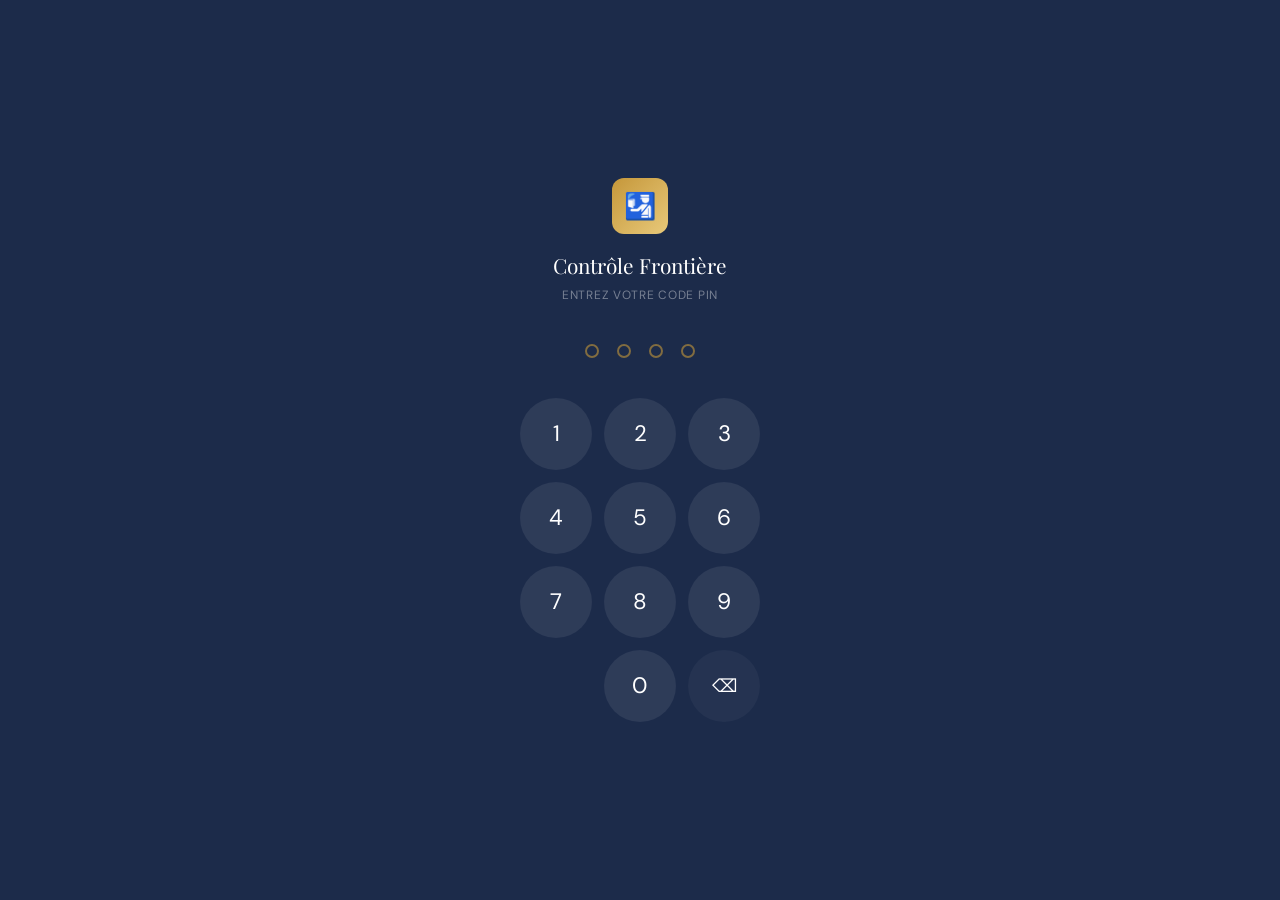
==== index.html @ 1e410df4 "Update index.html" ====
<!DOCTYPE html>
<html lang="fr">
<head>
<meta charset="UTF-8"/>
<meta name="viewport" content="width=device-width, initial-scale=1.0, viewport-fit=cover"/>
<meta name="mobile-web-app-capable" content="yes"/>
<meta name="apple-mobile-web-app-capable" content="yes"/>
<meta name="color-scheme" content="light only"/>
<meta name="theme-color" content="#1C2B4A"/>
<title>Traduction Contrôle Frontière</title>
<!-- Google tag (gtag.js) -->
<script async src="https://www.googletagmanager.com/gtag/js?id=G-CYJ9P1YVPS"></script>
<script>
  window.dataLayer = window.dataLayer || [];
  function gtag(){dataLayer.push(arguments);}
  gtag('js', new Date());

  gtag('config', 'G-CYJ9P1YVPS');
</script>
<link rel="preconnect" href="https://fonts.googleapis.com"/>
<link href="https://fonts.googleapis.com/css2?family=Playfair+Display:wght@500;700&family=DM+Sans:wght@300;400;500&display=swap" rel="stylesheet"/>
<style>
/* ═══════════════════════════════════════════════════════════
   style.css — Traduction Contrôle Frontière
   Mobile-first · Forced light mode
═══════════════════════════════════════════════════════════ */

/* ── 0. FORCE LIGHT MODE ── */
:root { color-scheme: light only; }
@media (prefers-color-scheme: dark) { :root { color-scheme: light; } }

/* ── 1. TOKENS ── */
:root {
  --navy:       #1C2B4A;
  --navy-2:     #253660;
  --navy-3:     #3a5a8a;
  --gold:       #C5973A;
  --gold-l:     #E8C97A;
  --sage:       #7A9E8E;
  --sage-l:     #B2CFC5;
  --cream:      #F7F4EE;
  --white:      #FFFFFF;
  --border:     rgba(28,43,74,.10);
  --border-2:   rgba(28,43,74,.06);
  --text:       #1E2235;
  --muted:      #7A7D90;
  --sh-sm:      0 2px 8px  rgba(28,43,74,.07);
  --sh-md:      0 4px 20px rgba(28,43,74,.10);
  --r-sm:  8px;
  --r-md:  12px;
  --r-lg:  16px;
  --r-xl:  20px;
  --r-pill:100px;
  --gap:   14px;
  --gap-sm:10px;
  --font-body:   'DM Sans', sans-serif;
  --font-display:'Playfair Display', serif;
  --topbar-h:    52px;
}

/* ── 2. RESET ── */
*, *::before, *::after { box-sizing: border-box; margin: 0; padding: 0; }
html, body { height: 100%; background: var(--cream) !important; color: var(--text) !important; }
body { font-family: var(--font-body); font-size: 16px; line-height: 1.5; overflow: hidden; overscroll-behavior: none; }
button { font-family: var(--font-body); cursor: pointer; border: none; background: none; -webkit-tap-highlight-color: transparent; }
input  { font-family: var(--font-body); color: var(--text); background: transparent; border: none; outline: none; }

/* ── 3. APP SHELL ── */
#app { display: flex; flex-direction: column; height: 100vh; height: 100dvh; overflow: hidden; background: var(--cream); }
.hidden { display: none !important; }

/* ── 4. TOPBAR ── */
.topbar {
  flex-shrink: 0;
  background: var(--navy);
  height: calc(var(--topbar-h) + env(safe-area-inset-top));
  padding-top: env(safe-area-inset-top);
  padding-inline: var(--gap);
  display: flex;
  align-items: center;
  box-shadow: 0 2px 16px rgba(0,0,0,.22);
  z-index: 10;
}
.topbar-state { display: flex; align-items: center; gap: 10px; width: 100%; }
.topbar-logo  { width:36px; height:36px; border-radius:var(--r-sm); background:linear-gradient(135deg,var(--gold),var(--gold-l)); display:flex; align-items:center; justify-content:center; font-size:18px; flex-shrink:0; }
.topbar-title { flex:1; display:flex; flex-direction:column; gap:1px; }
.topbar-main  { font-family:var(--font-display); font-size:1rem; font-weight:500; color:#fff; line-height:1.2; }
.topbar-sub   { font-size:.65rem; color:rgba(255,255,255,.45); letter-spacing:.07em; text-transform:uppercase; }
.topbar-back  { width:36px; height:36px; border-radius:var(--r-sm); background:rgba(255,255,255,.12); color:#fff; font-size:18px; display:flex; align-items:center; justify-content:center; flex-shrink:0; transition:background .18s; }
.topbar-back:active { background:rgba(255,255,255,.28); }
.topbar-flag  { font-size:1.75rem; flex-shrink:0; }

/* ── 5. SCREENS ── */
.screen { display: flex; flex-direction: column; flex: 1; overflow: hidden; }
.screen.active { display: flex; }

/* ── 6. HOME ── */
.hero { flex-shrink:0; background:linear-gradient(150deg,var(--navy) 0%,var(--navy-2) 55%,var(--navy-3) 100%); padding:26px var(--gap) 34px; text-align:center; }
.hero h1 { font-family:var(--font-display); font-size:1.45rem; font-weight:700; color:#fff; line-height:1.28; margin-bottom:8px; }
.hero h1 .accent { color:var(--gold-l); }
.hero p { font-size:.82rem; font-weight:300; color:rgba(255,255,255,.52); line-height:1.65; margin-bottom:18px; }
.hero-stats { display:flex; justify-content:center; gap:24px; }
.stat { display:flex; flex-direction:column; align-items:center; gap:2px; }
.stat-n { font-family:var(--font-display); font-size:1.3rem; color:var(--gold-l); line-height:1; }
.stat-l { font-size:.62rem; color:rgba(255,255,255,.38); letter-spacing:.07em; text-transform:uppercase; }

.wave { display:block; flex-shrink:0; width:100%; height:26px; background:linear-gradient(to bottom,var(--navy-3),var(--navy-3)); }

/* Search */
.search-wrap { flex-shrink:0; padding:13px var(--gap) 9px; }
.search-box  { display:flex; align-items:center; gap:8px; background:var(--white); border:1px solid var(--border); border-radius:var(--r-lg); padding:10px 14px; box-shadow:var(--sh-sm); }
.search-box input { flex:1; font-size:.9rem; }
.search-box input::placeholder { color:var(--muted); }
.search-icon  { font-size:1rem; color:var(--muted); flex-shrink:0; }
.search-clear { color:var(--muted); font-size:.9rem; padding:2px 4px; border-radius:4px; }
.search-clear:active { color:var(--navy); }

/* Filter chips */
.filter-bar { flex-shrink:0; display:flex; gap:7px; padding:0 var(--gap) 11px; overflow-x:auto; }
.filter-bar::-webkit-scrollbar { display:none; }
.chip { padding:5px 13px; border-radius:var(--r-pill); font-size:.75rem; border:1px solid var(--border); background:var(--white); color:var(--muted); white-space:nowrap; flex-shrink:0; transition:all .18s; }
.chip.active { background:var(--navy); color:#fff; border-color:var(--navy); }
.chip:active { opacity:.75; }

/* Lang grid */
.lang-grid { display:grid; grid-template-columns:repeat(2,1fr); gap:var(--gap-sm); padding:0 var(--gap) 10px; overflow-y:auto; -webkit-overflow-scrolling:touch; overscroll-behavior-y:contain; flex:1; min-height:0; }
.lang-grid::-webkit-scrollbar { width:3px; }
.lang-grid::-webkit-scrollbar-thumb { background:var(--sage-l); border-radius:2px; }

.lang-card { background:var(--white); border:1px solid var(--border); border-radius:var(--r-lg); padding:13px 11px; display:flex; align-items:center; gap:11px; box-shadow:var(--sh-sm); cursor:pointer; transition:transform .15s,box-shadow .15s; -webkit-tap-highlight-color:transparent; }
.lang-card:active { transform:scale(.96); box-shadow:none; }
.lc-flag   { font-size:1.75rem; line-height:1; flex-shrink:0; }
.lc-info   { flex:1; min-width:0; }
.lc-name   { font-weight:500; font-size:.88rem; color:var(--navy); white-space:nowrap; overflow:hidden; text-overflow:ellipsis; }
.lc-native { font-size:.7rem; color:var(--muted); font-weight:300; }
.lc-arrow  { font-size:.9rem; color:var(--gold); flex-shrink:0; }

.empty-state { grid-column:1/-1; text-align:center; padding:40px 0; color:var(--muted); }
.empty-icon  { font-size:2rem; margin-bottom:8px; }

/* Links button (bottom of home) */
.links-btn-wrap { flex-shrink:0; padding:10px var(--gap) calc(14px + env(safe-area-inset-bottom)); }
.links-btn { width:100%; display:flex; align-items:center; justify-content:center; gap:8px; padding:13px; border-radius:var(--r-lg); background:var(--white); border:1px solid var(--border); color:var(--navy); font-size:.9rem; font-weight:500; box-shadow:var(--sh-sm); transition:all .18s; }
.links-btn:active { background:var(--cream); }

/* ── 7. PHRASE SCREEN ── */
.cat-tabs { flex-shrink:0; display:flex; overflow-x:auto; background:var(--navy-2); border-bottom:1px solid rgba(255,255,255,.08); }
.cat-tabs::-webkit-scrollbar { display:none; }
.ctab { flex-shrink:0; padding:11px 14px; font-size:.76rem; color:rgba(255,255,255,.45); border-bottom:2px solid transparent; white-space:nowrap; transition:color .18s,border-color .18s; }
.ctab.active { color:#fff; }
.ctab:active { opacity:.7; }

.phrase-list { flex:1; overflow-y:auto; -webkit-overflow-scrolling:touch; overscroll-behavior-y:contain; padding:12px var(--gap) 24px; display:flex; flex-direction:column; gap:11px; }
.phrase-list::-webkit-scrollbar { width:3px; }
.phrase-list::-webkit-scrollbar-thumb { background:var(--sage-l); border-radius:2px; }

/* Phrase card */
.pcard { background:var(--white); border:1px solid var(--border); border-radius:var(--r-xl); overflow:visible; box-shadow:var(--sh-sm); }
.pcard-fr { display:flex; align-items:flex-start; gap:7px; padding:10px 14px 8px; border-bottom:1px dashed var(--border-2); }
.pcard-fr-flag { font-size:.95rem; flex-shrink:0; margin-top:1px; }
.pcard-fr-text { font-size:.78rem; color:var(--muted); font-style:italic; line-height:1.55; flex:1; }
.pcard-tr { padding:11px 14px 8px; }
.pcard-tr-text { font-size:1.05rem; font-weight:500; color:var(--navy); line-height:1.5; }
.pcard-tr-text.rtl { direction:rtl; text-align:right; font-size:1.15rem; }
.pcard-actions { display:flex; gap:8px; padding:0 14px 13px; }

/* Speak button */
.btn-speak { flex:1; display:flex; align-items:center; justify-content:center; gap:7px; padding:11px 0; border-radius:var(--r-md); font-size:.86rem; font-weight:500; color:#fff; background:linear-gradient(135deg,var(--navy),var(--navy-2)); transition:opacity .15s,background .2s; user-select:none; }
.btn-speak:active  { opacity:.82; }
.btn-speak.playing { background:linear-gradient(135deg,#2A6050,#3D8A72); }
.btn-speak .spk-icon { font-size:1rem; display:inline-block; }
.btn-speak.playing .spk-icon { animation:icon-pulse .45s infinite alternate; }
@keyframes icon-pulse { from{transform:scale(1)} to{transform:scale(1.3)} }

/* Copy button */
.btn-copy { width:44px; height:44px; flex-shrink:0; border-radius:var(--r-md); border:1px solid var(--border); background:var(--cream); font-size:1.05rem; display:flex; align-items:center; justify-content:center; transition:background .18s,border-color .18s; }
.btn-copy:active { transform:scale(.9); }
.btn-copy.copied { background:var(--sage); border-color:var(--sage); }

/* Expand button */
.btn-expand { width:44px; height:44px; flex-shrink:0; border-radius:var(--r-md); border:1px solid var(--border); background:var(--cream); font-size:1rem; display:flex; align-items:center; justify-content:center; color:var(--navy); transition:background .18s; }
.btn-expand:active { background:var(--navy); color:#fff; border-color:var(--navy); }

/* ── 8. LINKS & CODES SCREEN ── */

/* Onglets liens/codes */
.info-tabs { flex-shrink:0; display:flex; background:var(--navy-2); border-bottom:1px solid rgba(255,255,255,.08); }
.itab { flex:1; padding:12px 8px; font-size:.82rem; font-family:var(--font-body); color:rgba(255,255,255,.45); border-bottom:2px solid transparent; transition:all .18s; white-space:nowrap; }
.itab.active { color:#fff; border-bottom-color:var(--gold); }
.itab:active { opacity:.7; }
.links-page { flex:1; overflow-y:auto; -webkit-overflow-scrolling:touch; padding:20px var(--gap) 32px; display:flex; flex-direction:column; gap:12px; }
.links-page::-webkit-scrollbar { width:3px; }
.links-page::-webkit-scrollbar-thumb { background:var(--sage-l); border-radius:2px; }

.links-header { padding:0 0 8px; }
.links-header h2 { font-family:var(--font-display); font-size:1.3rem; color:var(--navy); margin-bottom:4px; }
.links-header p  { font-size:.82rem; color:var(--muted); }

.link-card { background:var(--white); border:1px solid var(--border); border-radius:var(--r-lg); padding:16px; display:flex; align-items:center; gap:14px; box-shadow:var(--sh-sm); text-decoration:none; color:inherit; transition:transform .15s,box-shadow .15s; -webkit-tap-highlight-color:transparent; }
.link-card:active { transform:scale(.97); box-shadow:none; }
.link-icon { width:44px; height:44px; border-radius:var(--r-md); background:linear-gradient(135deg,var(--navy),var(--navy-2)); display:flex; align-items:center; justify-content:center; font-size:1.2rem; flex-shrink:0; }
.link-info { flex:1; min-width:0; }
.link-title { font-weight:500; font-size:.95rem; color:var(--navy); }
.link-url   { font-size:.72rem; color:var(--muted); margin-top:2px; white-space:nowrap; overflow:hidden; text-overflow:ellipsis; }
/* Codes visa */
.codes-section-title { font-weight:500; font-size:.82rem; color:var(--muted); letter-spacing:.06em; text-transform:uppercase; padding:4px 0 8px; }
.code-card { background:var(--white); border:1px solid var(--border); border-radius:var(--r-md); padding:12px 14px; display:flex; align-items:flex-start; gap:12px; box-shadow:var(--sh-sm); margin-bottom:8px; }
.code-badge { flex-shrink:0; background:var(--navy); color:#fff; font-size:.78rem; font-weight:700; padding:4px 10px; border-radius:var(--r-sm); white-space:nowrap; letter-spacing:.03em; }
.code-badge.bnl { background:linear-gradient(135deg,#2A5A88,var(--navy)); }
.code-desc { font-size:.82rem; color:var(--text); line-height:1.55; }

/* ── 9. FULLSCREEN OVERLAY ── */
.fs-overlay {
  position: fixed;
  inset: 0;
  z-index: 200;
  background: var(--navy);
  display: flex;
  flex-direction: column;
  padding: env(safe-area-inset-top) 0 env(safe-area-inset-bottom);
}
.fs-overlay.hidden { display: none !important; }

.fs-close {
  position: absolute;
  top: calc(12px + env(safe-area-inset-top));
  right: 16px;
  width: 40px; height: 40px;
  border-radius: 50%;
  background: rgba(255,255,255,.15);
  color: #fff;
  font-size: 18px;
  display: flex; align-items: center; justify-content: center;
  z-index: 1;
  transition: background .18s;
}
.fs-close:active { background: rgba(255,255,255,.3); }

.fs-body {
  flex: 1;
  display: flex;
  flex-direction: column;
  align-items: center;
  justify-content: center;
  padding: 60px 24px 20px;
  gap: 28px;
  overflow-y: auto;
}

.fs-fr {
  font-size: 1rem;
  font-style: italic;
  color: rgba(255,255,255,.55);
  text-align: center;
  line-height: 1.6;
  max-width: 340px;
}

.fs-tr {
  font-family: var(--font-display);
  font-size: clamp(2rem, 12vw, 4rem);
  font-weight: 700;
  color: #fff;
  text-align: center;
  line-height: 1.25;
  width: 100%;
  padding: 0 16px;
  word-break: break-word;
  transition: font-size 0.2s ease;
}
.fs-tr.rtl { direction: rtl; }

.fs-actions {
  flex-shrink: 0;
  padding: 0 24px 20px;
}

.fs-speak {
  width: 100%;
  display: flex; align-items: center; justify-content: center; gap: 10px;
  padding: 16px;
  border-radius: var(--r-lg);
  background: rgba(255,255,255,.15);
  color: #fff;
  font-size: 1rem;
  font-weight: 500;
  border: 1px solid rgba(255,255,255,.2);
  transition: background .18s;
}
.fs-speak:active { background: rgba(255,255,255,.25); }
.fs-speak.playing { background: linear-gradient(135deg,#2A6050,#3D8A72); border-color:transparent; }
.fs-speak .spk-icon { font-size:1.1rem; }
.fs-speak.playing .spk-icon { animation: icon-pulse .45s infinite alternate; }

/* ── LOGIN PIN ── */
#login-screen {
  position: fixed;
  inset: 0;
  z-index: 9999;
  background: var(--navy);
  display: flex;
  flex-direction: column;
  align-items: center;
  justify-content: center;
  gap: 40px;
  padding: 24px;
  transition: opacity .35s ease;
}
#login-screen.hide {
  opacity: 0;
  pointer-events: none;
}
.login-header { text-align: center; }
.login-logo {
  width: 56px; height: 56px;
  border-radius: var(--r-md);
  background: linear-gradient(135deg, var(--gold), var(--gold-l));
  display: flex; align-items: center; justify-content: center;
  font-size: 26px;
  margin: 0 auto 16px;
}
.login-title {
  font-family: var(--font-display);
  font-size: 1.3rem;
  color: #fff;
  margin-bottom: 4px;
}
.login-sub {
  font-size: .75rem;
  color: rgba(255,255,255,.4);
  letter-spacing: .06em;
  text-transform: uppercase;
}
.pin-dots {
  display: flex;
  gap: 18px;
}
.pin-dot {
  width: 14px; height: 14px;
  border-radius: 50%;
  border: 2px solid rgba(197,151,58,.6);
  background: transparent;
  transition: background .15s, border-color .15s;
}
.pin-dot.filled {
  background: var(--gold);
  border-color: var(--gold);
}
@keyframes pin-shake {
  0%,100% { transform: translateX(0); }
  20%      { transform: translateX(-8px); }
  40%      { transform: translateX(8px); }
  60%      { transform: translateX(-6px); }
  80%      { transform: translateX(6px); }
}
.pin-dots.shake { animation: pin-shake .4s ease; }
.pin-dots.error .pin-dot { border-color: #e05555; background: #e05555; }
.pin-keypad {
  display: grid;
  grid-template-columns: repeat(3, 72px);
  grid-template-rows: repeat(4, 72px);
  gap: 12px;
}
.pin-key {
  width: 72px; height: 72px;
  border-radius: 50%;
  background: rgba(255,255,255,.08);
  color: #fff;
  font-family: var(--font-body);
  font-size: 1.4rem;
  font-weight: 400;
  display: flex; align-items: center; justify-content: center;
  transition: background .15s, transform .1s;
  -webkit-tap-highlight-color: transparent;
  user-select: none;
}
.pin-key:active { background: rgba(197,151,58,.35); transform: scale(.92); }
.pin-key.del { font-size: 1.1rem; background: rgba(255,255,255,.04); }
.pin-key.empty { visibility: hidden; pointer-events: none; }
</style>
</head>
<body>

<!-- ── LOGIN PIN SCREEN ── -->
<div id="login-screen">
  <div class="login-header">
    <div class="login-logo">🛂</div>
    <div class="login-title">Contrôle Frontière</div>
    <div class="login-sub">Entrez votre code PIN</div>
  </div>
  <div class="pin-dots" id="pin-dots">
    <div class="pin-dot" id="pd0"></div>
    <div class="pin-dot" id="pd1"></div>
    <div class="pin-dot" id="pd2"></div>
    <div class="pin-dot" id="pd3"></div>
  </div>
  <div class="pin-keypad">
    <button class="pin-key" data-k="1">1</button>
    <button class="pin-key" data-k="2">2</button>
    <button class="pin-key" data-k="3">3</button>
    <button class="pin-key" data-k="4">4</button>
    <button class="pin-key" data-k="5">5</button>
    <button class="pin-key" data-k="6">6</button>
    <button class="pin-key" data-k="7">7</button>
    <button class="pin-key" data-k="8">8</button>
    <button class="pin-key" data-k="9">9</button>
    <button class="pin-key empty" aria-hidden="true"></button>
    <button class="pin-key" data-k="0">0</button>
    <button class="pin-key del" data-k="del">⌫</button>
  </div>
</div>

<div id="app">
  <header class="topbar">
    <div class="topbar-state" id="topbar-home">
      <div class="topbar-logo">🛂</div>
      <div class="topbar-title">
        <span class="topbar-main">Contrôle Frontière</span>
        <span class="topbar-sub">Guide de traduction</span>
      </div>
    </div>
    <div class="topbar-state hidden" id="topbar-phrases">
      <button class="topbar-back" id="btn-back">←</button>
      <div class="topbar-title">
        <span class="topbar-main" id="topbar-lang-name"></span>
        <span class="topbar-sub" id="topbar-lang-native"></span>
      </div>
      <span class="topbar-flag" id="topbar-lang-flag"></span>
    </div>
    <div class="topbar-state hidden" id="topbar-links">
      <button class="topbar-back" id="btn-back-links">←</button>
      <div class="topbar-title">
        <span class="topbar-main">Liens &amp; Codes</span>
        <span class="topbar-sub">Ressources</span>
      </div>
      <span style="font-size:1.4rem">🔗</span>
    </div>
  </header>

  <main id="screen-home" class="screen active">
    <section class="hero">
      <h1>Traduction pour le<br/><span class="accent">contrôle aux frontières</span></h1>
      <p>Sélectionnez la langue du voyageur pour afficher et lire les phrases clés.</p>
      <div class="hero-stats">
        <div class="stat"><span class="stat-n">20</span><span class="stat-l">Langues</span></div>
        <div class="stat"><span class="stat-n">5</span><span class="stat-l">Catégories</span></div>
        <div class="stat"><span class="stat-n">100+</span><span class="stat-l">Phrases</span></div>
      </div>
    </section>
    <svg class="wave" viewBox="0 0 390 26" xmlns="http://www.w3.org/2000/svg" preserveAspectRatio="none">
      <path d="M0,26 C130,0 260,0 390,26 L390,26 L0,26 Z" fill="#F7F4EE"/>
    </svg>
    <div class="search-wrap">
      <div class="search-box">
        <span class="search-icon">🔍</span>
        <input type="search" id="search-input" placeholder="Rechercher une langue…" autocomplete="off" autocorrect="off" spellcheck="false"/>
        <button class="search-clear hidden" id="search-clear">✕</button>
      </div>
    </div>
    <nav class="filter-bar" id="filter-bar"></nav>
    <div class="lang-grid" id="lang-grid" role="list"></div>
    <div class="links-btn-wrap">
      <button class="links-btn" id="btn-open-links">🔗 &nbsp;Liens et informations utiles</button>
    </div>
  </main>

  <section id="screen-phrases" class="screen hidden">
    <nav class="cat-tabs" id="cat-tabs"></nav>
    <div class="phrase-list" id="phrase-list" aria-live="polite"></div>
  </section>

  <section id="screen-links" class="screen hidden">
    <div class="info-tabs">
      <button class="itab active" data-tab="liens">🔗 Liens utiles</button>
      <button class="itab" data-tab="codes">🪪 Codes Visa</button>
    </div>
    <div class="links-page" id="links-page"></div>
  </section>

  <div id="fs-overlay" class="fs-overlay hidden" role="dialog" aria-modal="true">
    <button class="fs-close" id="fs-close">✕</button>
    <div class="fs-body">
      <div class="fs-fr" id="fs-fr"></div>
      <div class="fs-tr" id="fs-tr"></div>
    </div>
    <div class="fs-actions">
      <button class="fs-speak" id="fs-speak"><span class="spk-icon">🔊</span> Écouter</button>
    </div>
  </div>
</div>
<script>
/* ═══════════════════════════════════════════════════════════
   app.js — Traduction Contrôle Frontière
   Données issues du Google Sheet Arnaud
═══════════════════════════════════════════════════════════ */
"use strict";

/* ─────────────────────────────────────────────────────────
   1. DONNÉES — CATÉGORIES
───────────────────────────────────────────────────────── */
const CATEGORIES = [
  { key: "motif",   label: "Motif de voyage", icon: "✈️",  color: "#2E6A58", offset: 0  },
  { key: "duree",   label: "Durée du voyage",  icon: "📅",  color: "#B07D20", offset: 5  },
  { key: "lieux",   label: "Lieux du séjour",  icon: "📍",  color: "#2A5A88", offset: 11 },
  { key: "argent",  label: "Argent",            icon: "💳",  color: "#8B3A2A", offset: 15 },
  { key: "autres",  label: "Autres",            icon: "📋",  color: "#5A3A8B", offset: 18 },
];

/* ─────────────────────────────────────────────────────────
   2. DONNÉES — LIENS UTILES
───────────────────────────────────────────────────────── */
const LINKS = [
  { id:1, titre:"Vols départs",           url:"https://www.brussels-charleroi-airport.com/d_jour.html",                                              icon:"✈️" },
  { id:2, titre:"Vols arrivées",           url:"https://www.brussels-charleroi-airport.com/a_jours.html",                                             icon:"🛬" },
  { id:3, titre:"Calculateur de séjour",  url:"https://ec.europa.eu/assets/home/visa-calculator/calculator.htm?lang=fr",                             icon:"🗓️" },
  { id:4, titre:"Vérification Booking",   url:"https://secure.booking.com/help/confirmation_pin_auth?origin=home_bnpinauth_start",                    icon:"🏨" },
  { id:5, titre:"Vérification Pégasus",   url:"https://www.flypgs.com/fr",                                                                           icon:"🛩️" },
  { id:6, titre:"Vérification Wizzair",   url:"https://www.wizzair.com/en-gb/travel-agency-booking",                                                  icon:"🟣" },
];

/* ─────────────────────────────────────────────────────────
   3. DONNÉES — LANGUES + QUESTIONS
   Structure : { slug, id, name, native, flag, region, rtl, audioFolder, questions }
   questions : tableau de 20 objets { fr, tr, cat }
   Les questions sont dans l'ordre Q001→Q020 tel que le CSV.
   Catégorie déduite de la colonne "catégorie" du CSV.
───────────────────────────────────────────────────────── */

// Map LangueID → { slug, native, region, rtl, audioFolder }
const LANG_META = {
  SQ: { slug:"albanais",    native:"Shqip",       region:"europe",        rtl:false, audioFolder:"Albanais"    },
  DE: { slug:"allemand",    native:"Deutsch",      region:"europe",        rtl:false, audioFolder:"Allemand"    },
  EN: { slug:"anglais",     native:"English",      region:"europe",        rtl:false, audioFolder:"Anglais"     },
  AR: { slug:"arabe",       native:"العربية",       region:"moyen-orient",  rtl:true,  audioFolder:"Arabe"       },
  BS: { slug:"bosniaque",   native:"Bosanski",     region:"europe",        rtl:false, audioFolder:"Bosniaque"   },
  ZH: { slug:"chinois",     native:"中文",          region:"asie",          rtl:false, audioFolder:"Chinois"     },
  ES: { slug:"espagnol",    native:"Español",      region:"amerique",      rtl:false, audioFolder:"Espagnol"    },
  KA: { slug:"georgien",    native:"ქართული",      region:"europe",        rtl:false, audioFolder:"Georgien"    },
  EL: { slug:"grec",        native:"Ελληνικά",     region:"europe",        rtl:false, audioFolder:"Grec"        },
  HE: { slug:"hebreu",      native:"עברית",         region:"moyen-orient",  rtl:true,  audioFolder:"Hebreu"      },
  IT: { slug:"italien",     native:"Italiano",     region:"europe",        rtl:false, audioFolder:"Italien"     },
  MK: { slug:"macedonien",  native:"Македонски",   region:"europe",        rtl:false, audioFolder:"Macedonien"  },
  NL: { slug:"neerlandais", native:"Nederlands",   region:"europe",        rtl:false, audioFolder:"Neerlandais" },
  FA: { slug:"persan",      native:"فارسی",         region:"moyen-orient",  rtl:true,  audioFolder:"Persan"      },
  PT: { slug:"portugais",   native:"Português",    region:"amerique",      rtl:false, audioFolder:"Portugais"   },
  RO: { slug:"roumain",     native:"Română",       region:"europe",        rtl:false, audioFolder:"Roumain"     },
  RU: { slug:"russe",       native:"Русский",      region:"europe",        rtl:false, audioFolder:"Russe"       },
  SR: { slug:"serbe",       native:"Srpski",       region:"europe",        rtl:false, audioFolder:"Serbe"       },
  TR: { slug:"turc",        native:"Türkçe",       region:"europe",        rtl:false, audioFolder:"Turc"        },
  UK: { slug:"ukrainien",   native:"Українська",   region:"europe",        rtl:false, audioFolder:"Ukrainien"   },
};

// Map catégorie CSV → clé interne
const CAT_MAP = {
  "Motif de voyage": "motif",
  "Durée du voyage": "duree",
  "Lieux du séjour": "lieux",
  "Argent":          "argent",
  "Autres":          "autres",
};

// Toutes les questions issues du CSV (ordre identique)
const RAW_QUESTIONS = [
  // ── ALBANAIS (SQ)
  {id:"Q001",lang:"SQ",fr:"Pourquoi venir en Belgique ?",tr:"Pse të vini në Belgjikë ?",cat:"Motif de voyage"},
  {id:"Q002",lang:"SQ",fr:"Pour rendre visite à de la famille ?",tr:"Për të vizituar familjen?",cat:"Motif de voyage"},
  {id:"Q003",lang:"SQ",fr:"Pour faire du tourisme ?",tr:"Për turizëm?",cat:"Motif de voyage"},
  {id:"Q004",lang:"SQ",fr:"Pour le travail ?",tr:"Për punë?",cat:"Motif de voyage"},
  {id:"Q005",lang:"SQ",fr:"Montrez-moi votre contrat de travail ou votre invitation.",tr:"Më trego kontratën tënde të punës ose ftesën.",cat:"Motif de voyage"},
  {id:"Q006",lang:"SQ",fr:"Combien de temps restez vous en Europe ?",tr:"Sa gjatë do të qëndrosh në Evropë?",cat:"Durée du voyage"},
  {id:"Q007",lang:"SQ",fr:"Jours",tr:"Ditë",cat:"Durée du voyage"},
  {id:"Q008",lang:"SQ",fr:"Semaines",tr:"Javë",cat:"Durée du voyage"},
  {id:"Q009",lang:"SQ",fr:"Mois",tr:"Muaj",cat:"Durée du voyage"},
  {id:"Q010",lang:"SQ",fr:"Avez-vous un billet retour ?",tr:"Ke biletë kthimi?",cat:"Durée du voyage"},
  {id:"Q011",lang:"SQ",fr:"Montrez moi votre billet retour",tr:"Më trego biletën tënde të kthimit.",cat:"Durée du voyage"},
  {id:"Q012",lang:"SQ",fr:"Où allez vous dormir ?",tr:"Ku do të qëndrosh?",cat:"Lieux du séjour"},
  {id:"Q013",lang:"SQ",fr:"Chez de la famille ou des amis ?",tr:"Me familje apo me miq?",cat:"Lieux du séjour"},
  {id:"Q014",lang:"SQ",fr:"A l'hôtel ?",tr:"Në një hotel?",cat:"Lieux du séjour"},
  {id:"Q015",lang:"SQ",fr:"Montrez-moi la réservation d'hôtel",tr:"Më trego rezervimin e hotelit.",cat:"Lieux du séjour"},
  {id:"Q016",lang:"SQ",fr:"Avez-vous de l'argent liquide ou une carte de crédit ?",tr:"A ke para në dorë apo kartë krediti?",cat:"Argent"},
  {id:"Q017",lang:"SQ",fr:"Montrez-moi l'argent",tr:"Më trego paratë në dorë.",cat:"Argent"},
  {id:"Q018",lang:"SQ",fr:"Montrez-moi la carte de crédit",tr:"Më trego kartën e kreditit.",cat:"Argent"},
  {id:"Q019",lang:"SQ",fr:"Mettez les 4 doigts de la main droite sur la lumière verte",tr:"Vendosni katër gishtat e dorës së djathtë mbi dritën jeshile.",cat:"Autres"},
  {id:"Q020",lang:"SQ",fr:"Placez-vous devant la caméra",tr:"Qëndroni përpara kamerës.",cat:"Autres"},
  // ── ALLEMAND (DE)
  {id:"Q001",lang:"DE",fr:"Pourquoi venir en Belgique ?",tr:"Warum nach Belgien kommen.",cat:"Motif de voyage"},
  {id:"Q002",lang:"DE",fr:"Pour rendre visite à de la famille ?",tr:"Um Ihre Familie zu besuchen?",cat:"Motif de voyage"},
  {id:"Q003",lang:"DE",fr:"Pour faire du tourisme ?",tr:"Um Urlaub zu machen?",cat:"Motif de voyage"},
  {id:"Q004",lang:"DE",fr:"Pour le travail ?",tr:"Um zu arbeiten?",cat:"Motif de voyage"},
  {id:"Q005",lang:"DE",fr:"Montrez-moi votre contrat de travail ou votre invitation.",tr:"Zeigen Sie mir Ihren Arbeitsvertrag oder Ihre Einladung.",cat:"Motif de voyage"},
  {id:"Q006",lang:"DE",fr:"Combien de temps restez vous en Europe ?",tr:"Wie lange bleiben Sie in Europa?",cat:"Durée du voyage"},
  {id:"Q007",lang:"DE",fr:"Jours",tr:"Tage",cat:"Durée du voyage"},
  {id:"Q008",lang:"DE",fr:"Semaines",tr:"Wochen",cat:"Durée du voyage"},
  {id:"Q009",lang:"DE",fr:"Mois",tr:"Monate",cat:"Durée du voyage"},
  {id:"Q010",lang:"DE",fr:"Avez-vous un billet retour ?",tr:"Haben Sie ein Rückflugticket?",cat:"Durée du voyage"},
  {id:"Q011",lang:"DE",fr:"Montrez moi votre billet retour",tr:"Zeigen Sie mir Ihr Rückflugticket.",cat:"Durée du voyage"},
  {id:"Q012",lang:"DE",fr:"Où allez vous dormir ?",tr:"Wo werden Sie übernachten?",cat:"Lieux du séjour"},
  {id:"Q013",lang:"DE",fr:"Chez de la famille ou des amis ?",tr:"Bei Familie oder Freunden?",cat:"Lieux du séjour"},
  {id:"Q014",lang:"DE",fr:"A l'hôtel ?",tr:"Im Hotel?",cat:"Lieux du séjour"},
  {id:"Q015",lang:"DE",fr:"Montrez-moi la réservation d'hôtel",tr:"Zeigen Sie mir die Hotelreservierung",cat:"Lieux du séjour"},
  {id:"Q016",lang:"DE",fr:"Avez-vous de l'argent liquide ou une carte de crédit ?",tr:"Haben Sie Bargeld oder eine Kreditkarte?",cat:"Argent"},
  {id:"Q017",lang:"DE",fr:"Montrez-moi l'argent",tr:"Zeigen Sie mir das Geld",cat:"Argent"},
  {id:"Q018",lang:"DE",fr:"Montrez-moi la carte de crédit",tr:"Zeigen Sie mir die Kreditkarte",cat:"Argent"},
  {id:"Q019",lang:"DE",fr:"Mettez les 4 doigts de la main droite sur la lumière verte",tr:"Legen Sie die vier Finger Ihrer rechten Hand auf das grüne Licht.",cat:"Autres"},
  {id:"Q020",lang:"DE",fr:"Placez-vous devant la caméra",tr:"Stellen Sie sich vor die Kamera.",cat:"Autres"},
  // ── ANGLAIS (EN)
  {id:"Q001",lang:"EN",fr:"Pourquoi venir en Belgique ?",tr:"Why do you come in Belgium ?",cat:"Motif de voyage"},
  {id:"Q002",lang:"EN",fr:"Pour rendre visite à de la famille ?",tr:"To visit your family?",cat:"Motif de voyage"},
  {id:"Q003",lang:"EN",fr:"Pour faire du tourisme ?",tr:"For tourism?",cat:"Motif de voyage"},
  {id:"Q004",lang:"EN",fr:"Pour le travail ?",tr:"For work?",cat:"Motif de voyage"},
  {id:"Q005",lang:"EN",fr:"Montrez-moi votre contrat de travail ou votre invitation.",tr:"Show me your employment contract or invitation.",cat:"Motif de voyage"},
  {id:"Q006",lang:"EN",fr:"Combien de temps restez vous en Europe ?",tr:"How long are you staying in Europe?",cat:"Durée du voyage"},
  {id:"Q007",lang:"EN",fr:"Jours",tr:"Days",cat:"Durée du voyage"},
  {id:"Q008",lang:"EN",fr:"Semaines",tr:"Weeks",cat:"Durée du voyage"},
  {id:"Q009",lang:"EN",fr:"Mois",tr:"Months",cat:"Durée du voyage"},
  {id:"Q010",lang:"EN",fr:"Avez-vous un billet retour ?",tr:"Do you have a return ticket?",cat:"Durée du voyage"},
  {id:"Q011",lang:"EN",fr:"Montrez moi votre billet retour",tr:"Show me your return ticket.",cat:"Durée du voyage"},
  {id:"Q012",lang:"EN",fr:"Où allez vous dormir ?",tr:"Where are you staying?",cat:"Lieux du séjour"},
  {id:"Q013",lang:"EN",fr:"Chez de la famille ou des amis ?",tr:"With family or friends?",cat:"Lieux du séjour"},
  {id:"Q014",lang:"EN",fr:"A l'hôtel ?",tr:"At a hotel?",cat:"Lieux du séjour"},
  {id:"Q015",lang:"EN",fr:"Montrez-moi la réservation d'hôtel",tr:"Show me the hotel reservation.",cat:"Lieux du séjour"},
  {id:"Q016",lang:"EN",fr:"Avez-vous de l'argent liquide ou une carte de crédit ?",tr:"Do you have cash or a credit card?",cat:"Argent"},
  {id:"Q017",lang:"EN",fr:"Montrez-moi l'argent",tr:"Show me the cash.",cat:"Argent"},
  {id:"Q018",lang:"EN",fr:"Montrez-moi la carte de crédit",tr:"Show me the credit card.",cat:"Argent"},
  {id:"Q019",lang:"EN",fr:"Mettez les 4 doigts de la main droite sur la lumière verte",tr:"Place the four fingers of your right hand on the green light.",cat:"Autres"},
  {id:"Q020",lang:"EN",fr:"Placez-vous devant la caméra",tr:"Stand in front of the camera.",cat:"Autres"},
  // ── ARABE (AR)
  {id:"Q001",lang:"AR",fr:"Pourquoi venir en Belgique ?",tr:"لماذا المجيء إلى بلجيكا؟",cat:"Motif de voyage"},
  {id:"Q002",lang:"AR",fr:"Pour rendre visite à de la famille ?",tr:"لزيارة عائلتك؟",cat:"Motif de voyage"},
  {id:"Q003",lang:"AR",fr:"Pour faire du tourisme ?",tr:"للسياحة؟",cat:"Motif de voyage"},
  {id:"Q004",lang:"AR",fr:"Pour le travail ?",tr:"للعمل؟",cat:"Motif de voyage"},
  {id:"Q005",lang:"AR",fr:"Montrez-moi votre contrat de travail ou votre invitation.",tr:"أرني عقد عملك أو دعوتك.",cat:"Motif de voyage"},
  {id:"Q006",lang:"AR",fr:"Combien de temps restez vous en Europe ?",tr:"كم من الوقت ستبقى في أوروبا؟",cat:"Durée du voyage"},
  {id:"Q007",lang:"AR",fr:"Jours",tr:"أيام",cat:"Durée du voyage"},
  {id:"Q008",lang:"AR",fr:"Semaines",tr:"أسابيع",cat:"Durée du voyage"},
  {id:"Q009",lang:"AR",fr:"Mois",tr:"أشهر",cat:"Durée du voyage"},
  {id:"Q010",lang:"AR",fr:"Avez-vous un billet retour ?",tr:"هل لديك تذكرة عودة؟",cat:"Durée du voyage"},
  {id:"Q011",lang:"AR",fr:"Montrez moi votre billet retour",tr:"أرني تذكرة عودتك.",cat:"Durée du voyage"},
  {id:"Q012",lang:"AR",fr:"Où allez vous dormir ?",tr:"أين ستنام؟",cat:"Lieux du séjour"},
  {id:"Q013",lang:"AR",fr:"Chez de la famille ou des amis ?",tr:"عند العائلة أو الأصدقاء؟",cat:"Lieux du séjour"},
  {id:"Q014",lang:"AR",fr:"A l'hôtel ?",tr:"في الفندق؟",cat:"Lieux du séjour"},
  {id:"Q015",lang:"AR",fr:"Montrez-moi la réservation d'hôtel",tr:"أرني حجز الفندق",cat:"Lieux du séjour"},
  {id:"Q016",lang:"AR",fr:"Avez-vous de l'argent liquide ou une carte de crédit ?",tr:"هل لديك نقود أو بطاقة ائتمان؟",cat:"Argent"},
  {id:"Q017",lang:"AR",fr:"Montrez-moi l'argent",tr:"أرني النقود",cat:"Argent"},
  {id:"Q018",lang:"AR",fr:"Montrez-moi la carte de crédit",tr:"أرني بطاقة الائتمان",cat:"Argent"},
  {id:"Q019",lang:"AR",fr:"Mettez les 4 doigts de la main droite sur la lumière verte",tr:"ضع أصابع يدك اليمنى الأربعة على الضوء الأخضر.",cat:"Autres"},
  {id:"Q020",lang:"AR",fr:"Placez-vous devant la caméra",tr:"قف أمام الكاميرا.",cat:"Autres"},
  // ── BOSNIAQUE (BS)
  {id:"Q001",lang:"BS",fr:"Pourquoi venir en Belgique ?",tr:"Zašto doći u Belgiju?",cat:"Motif de voyage"},
  {id:"Q002",lang:"BS",fr:"Pour rendre visite à de la famille ?",tr:"Da posjetite svoju porodicu?",cat:"Motif de voyage"},
  {id:"Q003",lang:"BS",fr:"Pour faire du tourisme ?",tr:"Za turizam?",cat:"Motif de voyage"},
  {id:"Q004",lang:"BS",fr:"Pour le travail ?",tr:"Za posao?",cat:"Motif de voyage"},
  {id:"Q005",lang:"BS",fr:"Montrez-moi votre contrat de travail ou votre invitation.",tr:"Pokazite mi vaš ugovor o radu ili pozivnicu.",cat:"Motif de voyage"},
  {id:"Q006",lang:"BS",fr:"Combien de temps restez vous en Europe ?",tr:"Koliko dugo boravite u Evropi?",cat:"Durée du voyage"},
  {id:"Q007",lang:"BS",fr:"Jours",tr:"Dani",cat:"Durée du voyage"},
  {id:"Q008",lang:"BS",fr:"Semaines",tr:"Sedmice",cat:"Durée du voyage"},
  {id:"Q009",lang:"BS",fr:"Mois",tr:"Mjeseci",cat:"Durée du voyage"},
  {id:"Q010",lang:"BS",fr:"Avez-vous un billet retour ?",tr:"Imate li povratnu kartu?",cat:"Durée du voyage"},
  {id:"Q011",lang:"BS",fr:"Montrez moi votre billet retour",tr:"Pokazite mi vašu povratnu kartu.",cat:"Durée du voyage"},
  {id:"Q012",lang:"BS",fr:"Où allez vous dormir ?",tr:"Gdje ćete boraviti?",cat:"Lieux du séjour"},
  {id:"Q013",lang:"BS",fr:"Chez de la famille ou des amis ?",tr:"Sa porodicom ili prijateljima?",cat:"Lieux du séjour"},
  {id:"Q014",lang:"BS",fr:"A l'hôtel ?",tr:"U hotelu?",cat:"Lieux du séjour"},
  {id:"Q015",lang:"BS",fr:"Montrez-moi la réservation d'hôtel",tr:"Pokažite mi rezervaciju hotela.",cat:"Lieux du séjour"},
  {id:"Q016",lang:"BS",fr:"Avez-vous de l'argent liquide ou une carte de crédit ?",tr:"Imate li gotovinu ili kreditnu karticu?",cat:"Argent"},
  {id:"Q017",lang:"BS",fr:"Montrez-moi l'argent",tr:"Pokažite mi gotovinu.",cat:"Argent"},
  {id:"Q018",lang:"BS",fr:"Montrez-moi la carte de crédit",tr:"Pokažite mi kreditnu karticu.",cat:"Argent"},
  {id:"Q019",lang:"BS",fr:"Mettez les 4 doigts de la main droite sur la lumière verte",tr:"Stavite četiri prsta desne ruke na zeleno svjetlo.",cat:"Autres"},
  {id:"Q020",lang:"BS",fr:"Placez-vous devant la caméra",tr:"Stajte ispred kamere.",cat:"Autres"},
  // ── CHINOIS (ZH)
  {id:"Q001",lang:"ZH",fr:"Pourquoi venir en Belgique ?",tr:"为什么来比利时？",cat:"Motif de voyage"},
  {id:"Q002",lang:"ZH",fr:"Pour rendre visite à de la famille ?",tr:"探亲？",cat:"Motif de voyage"},
  {id:"Q003",lang:"ZH",fr:"Pour faire du tourisme ?",tr:"旅游？",cat:"Motif de voyage"},
  {id:"Q004",lang:"ZH",fr:"Pour le travail ?",tr:"工作？",cat:"Motif de voyage"},
  {id:"Q005",lang:"ZH",fr:"Montrez-moi votre contrat de travail ou votre invitation.",tr:"请出示您的工作合同或邀请函。",cat:"Motif de voyage"},
  {id:"Q006",lang:"ZH",fr:"Combien de temps restez vous en Europe ?",tr:"您将在欧洲停留多久？",cat:"Durée du voyage"},
  {id:"Q007",lang:"ZH",fr:"Jours",tr:"几天",cat:"Durée du voyage"},
  {id:"Q008",lang:"ZH",fr:"Semaines",tr:"几周",cat:"Durée du voyage"},
  {id:"Q009",lang:"ZH",fr:"Mois",tr:"几个月",cat:"Durée du voyage"},
  {id:"Q010",lang:"ZH",fr:"Avez-vous un billet retour ?",tr:"您有返程机票吗？",cat:"Durée du voyage"},
  {id:"Q011",lang:"ZH",fr:"Montrez moi votre billet retour",tr:"请出示您的返程机票。",cat:"Durée du voyage"},
  {id:"Q012",lang:"ZH",fr:"Où allez vous dormir ?",tr:"你们打算住哪里？",cat:"Lieux du séjour"},
  {id:"Q013",lang:"ZH",fr:"Chez de la famille ou des amis ?",tr:"在亲戚或朋友家吗？",cat:"Lieux du séjour"},
  {id:"Q014",lang:"ZH",fr:"A l'hôtel ?",tr:"酒店？",cat:"Lieux du séjour"},
  {id:"Q015",lang:"ZH",fr:"Montrez-moi la réservation d'hôtel",tr:"给我看看酒店预订单",cat:"Lieux du séjour"},
  {id:"Q016",lang:"ZH",fr:"Avez-vous de l'argent liquide ou une carte de crédit ?",tr:"你们带现金还是信用卡？",cat:"Argent"},
  {id:"Q017",lang:"ZH",fr:"Montrez-moi l'argent",tr:"给我看看现金",cat:"Argent"},
  {id:"Q018",lang:"ZH",fr:"Montrez-moi la carte de crédit",tr:"给我看看信用卡",cat:"Argent"},
  {id:"Q019",lang:"ZH",fr:"Mettez les 4 doigts de la main droite sur la lumière verte",tr:"将右手的四根手指放在绿灯上。",cat:"Autres"},
  {id:"Q020",lang:"ZH",fr:"Placez-vous devant la caméra",tr:"站在摄像头前。",cat:"Autres"},
  // ── ESPAGNOL (ES)
  {id:"Q001",lang:"ES",fr:"Pourquoi venir en Belgique ?",tr:"¿Por qué viene a Bélgica?",cat:"Motif de voyage"},
  {id:"Q002",lang:"ES",fr:"Pour rendre visite à de la famille ?",tr:"¿Para visitar a tu familia?",cat:"Motif de voyage"},
  {id:"Q003",lang:"ES",fr:"Pour faire du tourisme ?",tr:"¿Para hacer turismo?",cat:"Motif de voyage"},
  {id:"Q004",lang:"ES",fr:"Pour le travail ?",tr:"¿Por trabajo?",cat:"Motif de voyage"},
  {id:"Q005",lang:"ES",fr:"Montrez-moi votre contrat de travail ou votre invitation.",tr:"Muéstrame tu contrato de trabajo o tu invitación.",cat:"Motif de voyage"},
  {id:"Q006",lang:"ES",fr:"Combien de temps restez vous en Europe ?",tr:"¿Cuánto tiempo te vas a quedar en Europa?",cat:"Durée du voyage"},
  {id:"Q007",lang:"ES",fr:"Jours",tr:"Días.",cat:"Durée du voyage"},
  {id:"Q008",lang:"ES",fr:"Semaines",tr:"Semanas.",cat:"Durée du voyage"},
  {id:"Q009",lang:"ES",fr:"Mois",tr:"Meses.",cat:"Durée du voyage"},
  {id:"Q010",lang:"ES",fr:"Avez-vous un billet retour ?",tr:"¿Tienes billete de vuelta?",cat:"Durée du voyage"},
  {id:"Q011",lang:"ES",fr:"Montrez moi votre billet retour",tr:"Muéstrame tu billete de vuelta.",cat:"Durée du voyage"},
  {id:"Q012",lang:"ES",fr:"Où allez vous dormir ?",tr:"¿Dónde vas a dormir?",cat:"Lieux du séjour"},
  {id:"Q013",lang:"ES",fr:"Chez de la famille ou des amis ?",tr:"¿En casa de familiares o amigos?",cat:"Lieux du séjour"},
  {id:"Q014",lang:"ES",fr:"A l'hôtel ?",tr:"¿En un hotel?",cat:"Lieux du séjour"},
  {id:"Q015",lang:"ES",fr:"Montrez-moi la réservation d'hôtel",tr:"Enséñame la reserva del hotel",cat:"Lieux du séjour"},
  {id:"Q016",lang:"ES",fr:"Avez-vous de l'argent liquide ou une carte de crédit ?",tr:"¿Tienes dinero en efectivo o una tarjeta de crédito?",cat:"Argent"},
  {id:"Q017",lang:"ES",fr:"Montrez-moi l'argent",tr:"Enséñame el dinero",cat:"Argent"},
  {id:"Q018",lang:"ES",fr:"Montrez-moi la carte de crédit",tr:"Enséñame la tarjeta de crédito",cat:"Argent"},
  {id:"Q019",lang:"ES",fr:"Mettez les 4 doigts de la main droite sur la lumière verte",tr:"Coloque los cuatro dedos de su mano derecha sobre la luz verde.",cat:"Autres"},
  {id:"Q020",lang:"ES",fr:"Placez-vous devant la caméra",tr:"Póngase delante de la cámara.",cat:"Autres"},
  // ── GÉORGIEN (KA)
  {id:"Q001",lang:"KA",fr:"Pourquoi venir en Belgique ?",tr:"რატომ ჩამოდი ბელგიაში ?",cat:"Motif de voyage"},
  {id:"Q002",lang:"KA",fr:"Pour rendre visite à de la famille ?",tr:"ოჯახის მოსანახულებლად?",cat:"Motif de voyage"},
  {id:"Q003",lang:"KA",fr:"Pour faire du tourisme ?",tr:"ტურიზმისთვის?",cat:"Motif de voyage"},
  {id:"Q004",lang:"KA",fr:"Pour le travail ?",tr:"სამუშაოდ?",cat:"Motif de voyage"},
  {id:"Q005",lang:"KA",fr:"Montrez-moi votre contrat de travail ou votre invitation.",tr:"მაჩვენეთ თქვენი შრომითი ხელშეკრულება ან მოსაწვევი.",cat:"Motif de voyage"},
  {id:"Q006",lang:"KA",fr:"Combien de temps restez vous en Europe ?",tr:"რამდენ ხანს რჩებით ევროპაში?",cat:"Durée du voyage"},
  {id:"Q007",lang:"KA",fr:"Jours",tr:"დღეები",cat:"Durée du voyage"},
  {id:"Q008",lang:"KA",fr:"Semaines",tr:"კვირები",cat:"Durée du voyage"},
  {id:"Q009",lang:"KA",fr:"Mois",tr:"თვეები",cat:"Durée du voyage"},
  {id:"Q010",lang:"KA",fr:"Avez-vous un billet retour ?",tr:"გაქვთ დასაბრუნებელი ბილეთი?",cat:"Durée du voyage"},
  {id:"Q011",lang:"KA",fr:"Montrez moi votre billet retour",tr:"მაჩვენეთ თქვენი დასაბრუნებელი ბილეთი.",cat:"Durée du voyage"},
  {id:"Q012",lang:"KA",fr:"Où allez vous dormir ?",tr:"სად დარჩებით?",cat:"Lieux du séjour"},
  {id:"Q013",lang:"KA",fr:"Chez de la famille ou des amis ?",tr:"ოჯახთან ერთად თუ მეგობრებთან?",cat:"Lieux du séjour"},
  {id:"Q014",lang:"KA",fr:"A l'hôtel ?",tr:"სასტუმროში?",cat:"Lieux du séjour"},
  {id:"Q015",lang:"KA",fr:"Montrez-moi la réservation d'hôtel",tr:"მაჩვენეთ სასტუმროს დაჯავშნის დამადასტურებელი დოკუმენტი.",cat:"Lieux du séjour"},
  {id:"Q016",lang:"KA",fr:"Avez-vous de l'argent liquide ou une carte de crédit ?",tr:"გაქვთ ნაღდი ფული ან საკრედიტო ბარათი?",cat:"Argent"},
  {id:"Q017",lang:"KA",fr:"Montrez-moi l'argent",tr:"მაჩვენეთ ნაღდი ფული.",cat:"Argent"},
  {id:"Q018",lang:"KA",fr:"Montrez-moi la carte de crédit",tr:"მაჩვენეთ საკრედიტო ბარათი.",cat:"Argent"},
  {id:"Q019",lang:"KA",fr:"Mettez les 4 doigts de la main droite sur la lumière verte",tr:"დადეთ თქვენი მარჯვენა ხელის ოთხი თითი მწვანე შუქზე.",cat:"Autres"},
  {id:"Q020",lang:"KA",fr:"Placez-vous devant la caméra",tr:"დადექით კამერის წინ.",cat:"Autres"},
  // ── GREC (EL)
  {id:"Q001",lang:"EL",fr:"Pourquoi venir en Belgique ?",tr:"Γιατί να έρθετε στο Βέλγιο;",cat:"Motif de voyage"},
  {id:"Q002",lang:"EL",fr:"Pour rendre visite à de la famille ?",tr:"Για να επισκεφθείτε την οικογένειά σας;",cat:"Motif de voyage"},
  {id:"Q003",lang:"EL",fr:"Pour faire du tourisme ?",tr:"Για τουρισμό;",cat:"Motif de voyage"},
  {id:"Q004",lang:"EL",fr:"Pour le travail ?",tr:"Για δουλειά;",cat:"Motif de voyage"},
  {id:"Q005",lang:"EL",fr:"Montrez-moi votre contrat de travail ou votre invitation.",tr:"Δείξτε μου τη σύμβαση εργασίας σας ή την πρόσκλησή σας.",cat:"Motif de voyage"},
  {id:"Q006",lang:"EL",fr:"Combien de temps restez vous en Europe ?",tr:"Πόσο καιρό θα μείνετε στην Ευρώπη;",cat:"Durée du voyage"},
  {id:"Q007",lang:"EL",fr:"Jours",tr:"Ημέρες",cat:"Durée du voyage"},
  {id:"Q008",lang:"EL",fr:"Semaines",tr:"Εβδομάδες",cat:"Durée du voyage"},
  {id:"Q009",lang:"EL",fr:"Mois",tr:"Μήνες",cat:"Durée du voyage"},
  {id:"Q010",lang:"EL",fr:"Avez-vous un billet retour ?",tr:"Έχετε εισιτήριο επιστροφής;",cat:"Durée du voyage"},
  {id:"Q011",lang:"EL",fr:"Montrez moi votre billet retour",tr:"Δείξτε μου το εισιτήριο επιστροφής σας.",cat:"Durée du voyage"},
  {id:"Q012",lang:"EL",fr:"Où allez vous dormir ?",tr:"Πού θα μείνετε;",cat:"Lieux du séjour"},
  {id:"Q013",lang:"EL",fr:"Chez de la famille ou des amis ?",tr:"Σε συγγενείς ή φίλους;",cat:"Lieux du séjour"},
  {id:"Q014",lang:"EL",fr:"A l'hôtel ?",tr:"Σε ξενοδοχείο;",cat:"Lieux du séjour"},
  {id:"Q015",lang:"EL",fr:"Montrez-moi la réservation d'hôtel",tr:"Δείξτε μου την κράτηση του ξενοδοχείου",cat:"Lieux du séjour"},
  {id:"Q016",lang:"EL",fr:"Avez-vous de l'argent liquide ou une carte de crédit ?",tr:"Έχετε μετρητά ή πιστωτική κάρτα;",cat:"Argent"},
  {id:"Q017",lang:"EL",fr:"Montrez-moi l'argent",tr:"Δείξτε μου τα χρήματα",cat:"Argent"},
  {id:"Q018",lang:"EL",fr:"Montrez-moi la carte de crédit",tr:"Δείξτε μου την πιστωτική κάρτα",cat:"Argent"},
  {id:"Q019",lang:"EL",fr:"Mettez les 4 doigts de la main droite sur la lumière verte",tr:"Τοποθετήστε τα τέσσερα δάχτυλα του δεξιού σας χεριού πάνω στο πράσινο φως.",cat:"Autres"},
  {id:"Q020",lang:"EL",fr:"Placez-vous devant la caméra",tr:"Σταθείτε μπροστά από την κάμερα.",cat:"Autres"},
  // ── HÉBREU (HE)
  {id:"Q001",lang:"HE",fr:"Pourquoi venir en Belgique ?",tr:"למה לבוא לבלגיה?",cat:"Motif de voyage"},
  {id:"Q002",lang:"HE",fr:"Pour rendre visite à de la famille ?",tr:"לבקר את המשפחה?",cat:"Motif de voyage"},
  {id:"Q003",lang:"HE",fr:"Pour faire du tourisme ?",tr:"לטייל?",cat:"Motif de voyage"},
  {id:"Q004",lang:"HE",fr:"Pour le travail ?",tr:"לעבודה?",cat:"Motif de voyage"},
  {id:"Q005",lang:"HE",fr:"Montrez-moi votre contrat de travail ou votre invitation.",tr:"הראו לי את חוזה העבודה או ההזמנה שלכם",cat:"Motif de voyage"},
  {id:"Q006",lang:"HE",fr:"Combien de temps restez vous en Europe ?",tr:"כמה זמן אתם מתכוונים להישאר באירופה?",cat:"Durée du voyage"},
  {id:"Q007",lang:"HE",fr:"Jours",tr:"ימים",cat:"Durée du voyage"},
  {id:"Q008",lang:"HE",fr:"Semaines",tr:"שבועות",cat:"Durée du voyage"},
  {id:"Q009",lang:"HE",fr:"Mois",tr:"חודשים",cat:"Durée du voyage"},
  {id:"Q010",lang:"HE",fr:"Avez-vous un billet retour ?",tr:"יש לכם כרטיס חזרה?",cat:"Durée du voyage"},
  {id:"Q011",lang:"HE",fr:"Montrez moi votre billet retour",tr:"הראו לי את כרטיס החזרה שלכם",cat:"Durée du voyage"},
  {id:"Q012",lang:"HE",fr:"Où allez vous dormir ?",tr:"איפה אתם מתכוונים לישון?",cat:"Lieux du séjour"},
  {id:"Q013",lang:"HE",fr:"Chez de la famille ou des amis ?",tr:"אצל משפחה או חברים?",cat:"Lieux du séjour"},
  {id:"Q014",lang:"HE",fr:"A l'hôtel ?",tr:"במלון?",cat:"Lieux du séjour"},
  {id:"Q015",lang:"HE",fr:"Montrez-moi la réservation d'hôtel",tr:"הראו לי את הזמנת המלון",cat:"Lieux du séjour"},
  {id:"Q016",lang:"HE",fr:"Avez-vous de l'argent liquide ou une carte de crédit ?",tr:"יש לכם מזומן או כרטיס אשראי?",cat:"Argent"},
  {id:"Q017",lang:"HE",fr:"Montrez-moi l'argent",tr:"הראו לי את הכסף",cat:"Argent"},
  {id:"Q018",lang:"HE",fr:"Montrez-moi la carte de crédit",tr:"הראו לי את כרטיס האשראי",cat:"Argent"},
  {id:"Q019",lang:"HE",fr:"Mettez les 4 doigts de la main droite sur la lumière verte",tr:"הניחו את ארבע אצבעות יד ימין על הנורית הירוקה.",cat:"Autres"},
  {id:"Q020",lang:"HE",fr:"Placez-vous devant la caméra",tr:"עמדו מול המצלמה.",cat:"Autres"},
  // ── ITALIEN (IT)
  {id:"Q001",lang:"IT",fr:"Pourquoi venir en Belgique ?",tr:"Perché venire in Belgio?",cat:"Motif de voyage"},
  {id:"Q002",lang:"IT",fr:"Pour rendre visite à de la famille ?",tr:"Per andare a trovare la tua famiglia?",cat:"Motif de voyage"},
  {id:"Q003",lang:"IT",fr:"Pour faire du tourisme ?",tr:"Per fare turismo?",cat:"Motif de voyage"},
  {id:"Q004",lang:"IT",fr:"Pour le travail ?",tr:"Per lavoro?",cat:"Motif de voyage"},
  {id:"Q005",lang:"IT",fr:"Montrez-moi votre contrat de travail ou votre invitation.",tr:"Mi mostri il suo contratto di lavoro o il suo invito.",cat:"Motif de voyage"},
  {id:"Q006",lang:"IT",fr:"Combien de temps restez vous en Europe ?",tr:"Quanto tempo rimarrà in Europa?",cat:"Durée du voyage"},
  {id:"Q007",lang:"IT",fr:"Jours",tr:"Giorni",cat:"Durée du voyage"},
  {id:"Q008",lang:"IT",fr:"Semaines",tr:"Settimane",cat:"Durée du voyage"},
  {id:"Q009",lang:"IT",fr:"Mois",tr:"Mesi",cat:"Durée du voyage"},
  {id:"Q010",lang:"IT",fr:"Avez-vous un billet retour ?",tr:"Ha un biglietto di ritorno?",cat:"Durée du voyage"},
  {id:"Q011",lang:"IT",fr:"Montrez moi votre billet retour",tr:"Mi mostri il suo biglietto di ritorno.",cat:"Durée du voyage"},
  {id:"Q012",lang:"IT",fr:"Où allez vous dormir ?",tr:"Dove dormirai?",cat:"Lieux du séjour"},
  {id:"Q013",lang:"IT",fr:"Chez de la famille ou des amis ?",tr:"Da familiari o amici?",cat:"Lieux du séjour"},
  {id:"Q014",lang:"IT",fr:"A l'hôtel ?",tr:"In hotel?",cat:"Lieux du séjour"},
  {id:"Q015",lang:"IT",fr:"Montrez-moi la réservation d'hôtel",tr:"Mostrami la prenotazione dell'hotel",cat:"Lieux du séjour"},
  {id:"Q016",lang:"IT",fr:"Avez-vous de l'argent liquide ou une carte de crédit ?",tr:"Hai contanti o una carta di credito?",cat:"Argent"},
  {id:"Q017",lang:"IT",fr:"Montrez-moi l'argent",tr:"Mostrami i contanti",cat:"Argent"},
  {id:"Q018",lang:"IT",fr:"Montrez-moi la carte de crédit",tr:"Mostrami la carta di credito",cat:"Argent"},
  {id:"Q019",lang:"IT",fr:"Mettez les 4 doigts de la main droite sur la lumière verte",tr:"Posizionate le quattro dita della mano destra sulla luce verde.",cat:"Autres"},
  {id:"Q020",lang:"IT",fr:"Placez-vous devant la caméra",tr:"Posizionatevi davanti alla telecamera.",cat:"Autres"},
  // ── MACÉDONIEN (MK)
  {id:"Q001",lang:"MK",fr:"Pourquoi venir en Belgique ?",tr:"Зошто да дојдете во Белгија?",cat:"Motif de voyage"},
  {id:"Q002",lang:"MK",fr:"Pour rendre visite à de la famille ?",tr:"Да го посетите вашето семејство?",cat:"Motif de voyage"},
  {id:"Q003",lang:"MK",fr:"Pour faire du tourisme ?",tr:"За туризам?",cat:"Motif de voyage"},
  {id:"Q004",lang:"MK",fr:"Pour le travail ?",tr:"За работа?",cat:"Motif de voyage"},
  {id:"Q005",lang:"MK",fr:"Montrez-moi votre contrat de travail ou votre invitation.",tr:"Покажете ми го вашиот договор за вработување или покана.",cat:"Motif de voyage"},
  {id:"Q006",lang:"MK",fr:"Combien de temps restez vous en Europe ?",tr:"Колку долго ќе престојувате во Европа?",cat:"Durée du voyage"},
  {id:"Q007",lang:"MK",fr:"Jours",tr:"Денови",cat:"Durée du voyage"},
  {id:"Q008",lang:"MK",fr:"Semaines",tr:"Недели",cat:"Durée du voyage"},
  {id:"Q009",lang:"MK",fr:"Mois",tr:"Месеци",cat:"Durée du voyage"},
  {id:"Q010",lang:"MK",fr:"Avez-vous un billet retour ?",tr:"Дали имате билет за повратна карта?",cat:"Durée du voyage"},
  {id:"Q011",lang:"MK",fr:"Montrez moi votre billet retour",tr:"Покажете ми ја вашата повратна карта.",cat:"Durée du voyage"},
  {id:"Q012",lang:"MK",fr:"Où allez vous dormir ?",tr:"Каде ќе престојувате?",cat:"Lieux du séjour"},
  {id:"Q013",lang:"MK",fr:"Chez de la famille ou des amis ?",tr:"Со семејство или со пријатели?",cat:"Lieux du séjour"},
  {id:"Q014",lang:"MK",fr:"A l'hôtel ?",tr:"Во хотел?",cat:"Lieux du séjour"},
  {id:"Q015",lang:"MK",fr:"Montrez-moi la réservation d'hôtel",tr:"Покажете ми ја хотелската резервација.",cat:"Lieux du séjour"},
  {id:"Q016",lang:"MK",fr:"Avez-vous de l'argent liquide ou une carte de crédit ?",tr:"Дали имате готовина или кредитна картичка?",cat:"Argent"},
  {id:"Q017",lang:"MK",fr:"Montrez-moi l'argent",tr:"Покажете ми ја готовината.",cat:"Argent"},
  {id:"Q018",lang:"MK",fr:"Montrez-moi la carte de crédit",tr:"Покажете ми ја кредитната картичка.",cat:"Argent"},
  {id:"Q019",lang:"MK",fr:"Mettez les 4 doigts de la main droite sur la lumière verte",tr:"Ставете ги четирите прста на вашата десна рака на зеленото светло.",cat:"Autres"},
  {id:"Q020",lang:"MK",fr:"Placez-vous devant la caméra",tr:"Стојте пред камерата.",cat:"Autres"},
  // ── NÉERLANDAIS (NL)
  {id:"Q001",lang:"NL",fr:"Pourquoi venir en Belgique ?",tr:"Waarom komt u naar België ?",cat:"Motif de voyage"},
  {id:"Q002",lang:"NL",fr:"Pour rendre visite à de la famille ?",tr:"Om uw familie te bezoeken?",cat:"Motif de voyage"},
  {id:"Q003",lang:"NL",fr:"Pour faire du tourisme ?",tr:"Om toerisme te bedrijven?",cat:"Motif de voyage"},
  {id:"Q004",lang:"NL",fr:"Pour le travail ?",tr:"Voor uw werk?",cat:"Motif de voyage"},
  {id:"Q005",lang:"NL",fr:"Montrez-moi votre contrat de travail ou votre invitation.",tr:"Laat me uw arbeidscontract of uw uitnodiging zien.",cat:"Motif de voyage"},
  {id:"Q006",lang:"NL",fr:"Combien de temps restez vous en Europe ?",tr:"Hoe lang blijft u in Europa?",cat:"Durée du voyage"},
  {id:"Q007",lang:"NL",fr:"Jours",tr:"Dagen",cat:"Durée du voyage"},
  {id:"Q008",lang:"NL",fr:"Semaines",tr:"Weken",cat:"Durée du voyage"},
  {id:"Q009",lang:"NL",fr:"Mois",tr:"Maanden",cat:"Durée du voyage"},
  {id:"Q010",lang:"NL",fr:"Avez-vous un billet retour ?",tr:"Heeft u een retourticket?",cat:"Durée du voyage"},
  {id:"Q011",lang:"NL",fr:"Montrez moi votre billet retour",tr:"Laat me uw retourticket zien.",cat:"Durée du voyage"},
  {id:"Q012",lang:"NL",fr:"Où allez vous dormir ?",tr:"Waar gaat u slapen?",cat:"Lieux du séjour"},
  {id:"Q013",lang:"NL",fr:"Chez de la famille ou des amis ?",tr:"Bij familie of vrienden?",cat:"Lieux du séjour"},
  {id:"Q014",lang:"NL",fr:"A l'hôtel ?",tr:"In een hotel?",cat:"Lieux du séjour"},
  {id:"Q015",lang:"NL",fr:"Montrez-moi la réservation d'hôtel",tr:"Laat me de hotelreservering zien",cat:"Lieux du séjour"},
  {id:"Q016",lang:"NL",fr:"Avez-vous de l'argent liquide ou une carte de crédit ?",tr:"Heeft u contant geld of een creditcard?",cat:"Argent"},
  {id:"Q017",lang:"NL",fr:"Montrez-moi l'argent",tr:"Laat me het geld zien",cat:"Argent"},
  {id:"Q018",lang:"NL",fr:"Montrez-moi la carte de crédit",tr:"Laat me de creditcard zien",cat:"Argent"},
  {id:"Q019",lang:"NL",fr:"Mettez les 4 doigts de la main droite sur la lumière verte",tr:"Plaats de vier vingers van uw rechterhand op het groene lampje.",cat:"Autres"},
  {id:"Q020",lang:"NL",fr:"Placez-vous devant la caméra",tr:"Ga voor de camera staan.",cat:"Autres"},
  // ── PERSAN (FA)
  {id:"Q001",lang:"FA",fr:"Pourquoi venir en Belgique ?",tr:"چرا به بلژیک بیایید؟",cat:"Motif de voyage"},
  {id:"Q002",lang:"FA",fr:"Pour rendre visite à de la famille ?",tr:"برای دیدار خانواده؟",cat:"Motif de voyage"},
  {id:"Q003",lang:"FA",fr:"Pour faire du tourisme ?",tr:"برای گردشگری؟",cat:"Motif de voyage"},
  {id:"Q004",lang:"FA",fr:"Pour le travail ?",tr:"برای کار؟",cat:"Motif de voyage"},
  {id:"Q005",lang:"FA",fr:"Montrez-moi votre contrat de travail ou votre invitation.",tr:"قرارداد استخدام یا دعوت‌نامه‌تان را به من نشان دهید.",cat:"Motif de voyage"},
  {id:"Q006",lang:"FA",fr:"Combien de temps restez vous en Europe ?",tr:"تا چه مدت در اروپا اقامت دارید؟",cat:"Durée du voyage"},
  {id:"Q007",lang:"FA",fr:"Jours",tr:"روزها",cat:"Durée du voyage"},
  {id:"Q008",lang:"FA",fr:"Semaines",tr:"هفته‌ها",cat:"Durée du voyage"},
  {id:"Q009",lang:"FA",fr:"Mois",tr:"ماهها",cat:"Durée du voyage"},
  {id:"Q010",lang:"FA",fr:"Avez-vous un billet retour ?",tr:"بلیط برگشت دارید؟",cat:"Durée du voyage"},
  {id:"Q011",lang:"FA",fr:"Montrez moi votre billet retour",tr:"بلیط برگشت خود را به من نشان دهید.",cat:"Durée du voyage"},
  {id:"Q012",lang:"FA",fr:"Où allez vous dormir ?",tr:"کجا اقامت خواهید داشت؟",cat:"Lieux du séjour"},
  {id:"Q013",lang:"FA",fr:"Chez de la famille ou des amis ?",tr:"با خانواده یا دوستان؟",cat:"Lieux du séjour"},
  {id:"Q014",lang:"FA",fr:"A l'hôtel ?",tr:"در هتل؟",cat:"Lieux du séjour"},
  {id:"Q015",lang:"FA",fr:"Montrez-moi la réservation d'hôtel",tr:"رزرو هتل را به من نشان دهید.",cat:"Lieux du séjour"},
  {id:"Q016",lang:"FA",fr:"Avez-vous de l'argent liquide ou une carte de crédit ?",tr:"آیا پول نقد یا کارت اعتباری دارید؟",cat:"Argent"},
  {id:"Q017",lang:"FA",fr:"Montrez-moi l'argent",tr:"پول نقد را به من نشان دهید.",cat:"Argent"},
  {id:"Q018",lang:"FA",fr:"Montrez-moi la carte de crédit",tr:"کارت اعتباری را به من نشان دهید.",cat:"Argent"},
  {id:"Q019",lang:"FA",fr:"Mettez les 4 doigts de la main droite sur la lumière verte",tr:"چهار انگشت دست راست خود را روی چراغ سبز قرار دهید.",cat:"Autres"},
  {id:"Q020",lang:"FA",fr:"Placez-vous devant la caméra",tr:"در مقابل دوربین بایستید.",cat:"Autres"},
  // ── PORTUGAIS (PT)
  {id:"Q001",lang:"PT",fr:"Pourquoi venir en Belgique ?",tr:"Porquê vir para a Bélgica ?",cat:"Motif de voyage"},
  {id:"Q002",lang:"PT",fr:"Pour rendre visite à de la famille ?",tr:"Para visitar a sua família?",cat:"Motif de voyage"},
  {id:"Q003",lang:"PT",fr:"Pour faire du tourisme ?",tr:"Para fazer turismo?",cat:"Motif de voyage"},
  {id:"Q004",lang:"PT",fr:"Pour le travail ?",tr:"Para trabalhar?",cat:"Motif de voyage"},
  {id:"Q005",lang:"PT",fr:"Montrez-moi votre contrat de travail ou votre invitation.",tr:"Mostre-me o seu contrato de trabalho ou o seu convite.",cat:"Motif de voyage"},
  {id:"Q006",lang:"PT",fr:"Combien de temps restez vous en Europe ?",tr:"Quanto tempo vai ficar na Europa?",cat:"Durée du voyage"},
  {id:"Q007",lang:"PT",fr:"Jours",tr:"Dias",cat:"Durée du voyage"},
  {id:"Q008",lang:"PT",fr:"Semaines",tr:"Semanas",cat:"Durée du voyage"},
  {id:"Q009",lang:"PT",fr:"Mois",tr:"Meses",cat:"Durée du voyage"},
  {id:"Q010",lang:"PT",fr:"Avez-vous un billet retour ?",tr:"Tem um bilhete de regresso?",cat:"Durée du voyage"},
  {id:"Q011",lang:"PT",fr:"Montrez moi votre billet retour",tr:"Mostre-me o seu bilhete de regresso.",cat:"Durée du voyage"},
  {id:"Q012",lang:"PT",fr:"Où allez vous dormir ?",tr:"Onde vai dormir?",cat:"Lieux du séjour"},
  {id:"Q013",lang:"PT",fr:"Chez de la famille ou des amis ?",tr:"Na casa de familiares ou amigos?",cat:"Lieux du séjour"},
  {id:"Q014",lang:"PT",fr:"A l'hôtel ?",tr:"Num hotel?",cat:"Lieux du séjour"},
  {id:"Q015",lang:"PT",fr:"Montrez-moi la réservation d'hôtel",tr:"Mostre-me a reserva do hotel",cat:"Lieux du séjour"},
  {id:"Q016",lang:"PT",fr:"Avez-vous de l'argent liquide ou une carte de crédit ?",tr:"Tem dinheiro em espécie ou cartão de crédito?",cat:"Argent"},
  {id:"Q017",lang:"PT",fr:"Montrez-moi l'argent",tr:"Mostre-me o dinheiro",cat:"Argent"},
  {id:"Q018",lang:"PT",fr:"Montrez-moi la carte de crédit",tr:"Mostre-me o cartão de crédito",cat:"Argent"},
  {id:"Q019",lang:"PT",fr:"Mettez les 4 doigts de la main droite sur la lumière verte",tr:"Coloque os quatro dedos da sua mão direita sobre a luz verde.",cat:"Autres"},
  {id:"Q020",lang:"PT",fr:"Placez-vous devant la caméra",tr:"Posicione-se em frente à câmara.",cat:"Autres"},
  // ── ROUMAIN (RO)
  {id:"Q001",lang:"RO",fr:"Pourquoi venir en Belgique ?",tr:"De ce să veniți în Belgia?",cat:"Motif de voyage"},
  {id:"Q002",lang:"RO",fr:"Pour rendre visite à de la famille ?",tr:"Pentru a vă vizita familia?",cat:"Motif de voyage"},
  {id:"Q003",lang:"RO",fr:"Pour faire du tourisme ?",tr:"Pentru turism?",cat:"Motif de voyage"},
  {id:"Q004",lang:"RO",fr:"Pour le travail ?",tr:"Pentru muncă?",cat:"Motif de voyage"},
  {id:"Q005",lang:"RO",fr:"Montrez-moi votre contrat de travail ou votre invitation.",tr:"Arată-mi contractul de muncă sau invitația.",cat:"Motif de voyage"},
  {id:"Q006",lang:"RO",fr:"Combien de temps restez vous en Europe ?",tr:"Cât timp rămâi în Europa?",cat:"Durée du voyage"},
  {id:"Q007",lang:"RO",fr:"Jours",tr:"Zile",cat:"Durée du voyage"},
  {id:"Q008",lang:"RO",fr:"Semaines",tr:"Săptămâni",cat:"Durée du voyage"},
  {id:"Q009",lang:"RO",fr:"Mois",tr:"Luni",cat:"Durée du voyage"},
  {id:"Q010",lang:"RO",fr:"Avez-vous un billet retour ?",tr:"Ai bilet de întoarcere?",cat:"Durée du voyage"},
  {id:"Q011",lang:"RO",fr:"Montrez moi votre billet retour",tr:"Arată-mi biletul de întoarcere.",cat:"Durée du voyage"},
  {id:"Q012",lang:"RO",fr:"Où allez vous dormir ?",tr:"Unde veți dormi?",cat:"Lieux du séjour"},
  {id:"Q013",lang:"RO",fr:"Chez de la famille ou des amis ?",tr:"La familie sau prieteni?",cat:"Lieux du séjour"},
  {id:"Q014",lang:"RO",fr:"A l'hôtel ?",tr:"La hotel?",cat:"Lieux du séjour"},
  {id:"Q015",lang:"RO",fr:"Montrez-moi la réservation d'hôtel",tr:"Arată-mi rezervarea de hotel",cat:"Lieux du séjour"},
  {id:"Q016",lang:"RO",fr:"Avez-vous de l'argent liquide ou une carte de crédit ?",tr:"Aveți bani cash sau card de credit?",cat:"Argent"},
  {id:"Q017",lang:"RO",fr:"Montrez-moi l'argent",tr:"Arată-mi banii",cat:"Argent"},
  {id:"Q018",lang:"RO",fr:"Montrez-moi la carte de crédit",tr:"Arată-mi cardul de credit",cat:"Argent"},
  {id:"Q019",lang:"RO",fr:"Mettez les 4 doigts de la main droite sur la lumière verte",tr:"Puneți cele patru degete ale mâinii drepte pe lumina verde.",cat:"Autres"},
  {id:"Q020",lang:"RO",fr:"Placez-vous devant la caméra",tr:"Așezați-vă în fața camerei.",cat:"Autres"},
  // ── RUSSE (RU)
  {id:"Q001",lang:"RU",fr:"Pourquoi venir en Belgique ?",tr:"Почему стоит приехать в Бельгию ?",cat:"Motif de voyage"},
  {id:"Q002",lang:"RU",fr:"Pour rendre visite à de la famille ?",tr:"Чтобы навестить семью?",cat:"Motif de voyage"},
  {id:"Q003",lang:"RU",fr:"Pour faire du tourisme ?",tr:"Для туризма?",cat:"Motif de voyage"},
  {id:"Q004",lang:"RU",fr:"Pour le travail ?",tr:"Для работы?",cat:"Motif de voyage"},
  {id:"Q005",lang:"RU",fr:"Montrez-moi votre contrat de travail ou votre invitation.",tr:"Покажите мне ваш трудовой договор или приглашение.",cat:"Motif de voyage"},
  {id:"Q006",lang:"RU",fr:"Combien de temps restez vous en Europe ?",tr:"Как долго вы останетесь в Европе?",cat:"Durée du voyage"},
  {id:"Q007",lang:"RU",fr:"Jours",tr:"Дни",cat:"Durée du voyage"},
  {id:"Q008",lang:"RU",fr:"Semaines",tr:"Недели",cat:"Durée du voyage"},
  {id:"Q009",lang:"RU",fr:"Mois",tr:"Месяцы",cat:"Durée du voyage"},
  {id:"Q010",lang:"RU",fr:"Avez-vous un billet retour ?",tr:"У вас есть обратный билет?",cat:"Durée du voyage"},
  {id:"Q011",lang:"RU",fr:"Montrez moi votre billet retour",tr:"Покажите мне ваш обратный билет.",cat:"Durée du voyage"},
  {id:"Q012",lang:"RU",fr:"Où allez vous dormir ?",tr:"Где вы будете ночевать?",cat:"Lieux du séjour"},
  {id:"Q013",lang:"RU",fr:"Chez de la famille ou des amis ?",tr:"У родственников или друзей?",cat:"Lieux du séjour"},
  {id:"Q014",lang:"RU",fr:"A l'hôtel ?",tr:"В отеле?",cat:"Lieux du séjour"},
  {id:"Q015",lang:"RU",fr:"Montrez-moi la réservation d'hôtel",tr:"Покажите мне бронирование отеля",cat:"Lieux du séjour"},
  {id:"Q016",lang:"RU",fr:"Avez-vous de l'argent liquide ou une carte de crédit ?",tr:"У вас есть наличные деньги или кредитная карта?",cat:"Argent"},
  {id:"Q017",lang:"RU",fr:"Montrez-moi l'argent",tr:"Покажите мне деньги",cat:"Argent"},
  {id:"Q018",lang:"RU",fr:"Montrez-moi la carte de crédit",tr:"Покажите мне кредитную карту",cat:"Argent"},
  {id:"Q019",lang:"RU",fr:"Mettez les 4 doigts de la main droite sur la lumière verte",tr:"Поместите четыре пальца правой руки на зеленый индикатор.",cat:"Autres"},
  {id:"Q020",lang:"RU",fr:"Placez-vous devant la caméra",tr:"Встаньте перед камерой.",cat:"Autres"},
  // ── SERBE (SR)
  {id:"Q001",lang:"SR",fr:"Pourquoi venir en Belgique ?",tr:"Зашто доћи у Белгију?",cat:"Motif de voyage"},
  {id:"Q002",lang:"SR",fr:"Pour rendre visite à de la famille ?",tr:"Да посетите своју породицу?",cat:"Motif de voyage"},
  {id:"Q003",lang:"SR",fr:"Pour faire du tourisme ?",tr:"За туризам?",cat:"Motif de voyage"},
  {id:"Q004",lang:"SR",fr:"Pour le travail ?",tr:"За посао?",cat:"Motif de voyage"},
  {id:"Q005",lang:"SR",fr:"Montrez-moi votre contrat de travail ou votre invitation.",tr:"Покажите ми ваш уговор о раду или позив.",cat:"Motif de voyage"},
  {id:"Q006",lang:"SR",fr:"Combien de temps restez vous en Europe ?",tr:"Колико дуго боравите у Европи?",cat:"Durée du voyage"},
  {id:"Q007",lang:"SR",fr:"Jours",tr:"Дани",cat:"Durée du voyage"},
  {id:"Q008",lang:"SR",fr:"Semaines",tr:"Недеље",cat:"Durée du voyage"},
  {id:"Q009",lang:"SR",fr:"Mois",tr:"Месеци",cat:"Durée du voyage"},
  {id:"Q010",lang:"SR",fr:"Avez-vous un billet retour ?",tr:"Имате ли повратну карту?",cat:"Durée du voyage"},
  {id:"Q011",lang:"SR",fr:"Montrez moi votre billet retour",tr:"Покажите ми вашу повратну карту.",cat:"Durée du voyage"},
  {id:"Q012",lang:"SR",fr:"Où allez vous dormir ?",tr:"Где ћете боравити?",cat:"Lieux du séjour"},
  {id:"Q013",lang:"SR",fr:"Chez de la famille ou des amis ?",tr:"Са породицом или пријатељима?",cat:"Lieux du séjour"},
  {id:"Q014",lang:"SR",fr:"A l'hôtel ?",tr:"У хотелу?",cat:"Lieux du séjour"},
  {id:"Q015",lang:"SR",fr:"Montrez-moi la réservation d'hôtel",tr:"Покажите ми резервацију хотела.",cat:"Lieux du séjour"},
  {id:"Q016",lang:"SR",fr:"Avez-vous de l'argent liquide ou une carte de crédit ?",tr:"Имате ли готовину или кредитну картицу?",cat:"Argent"},
  {id:"Q017",lang:"SR",fr:"Montrez-moi l'argent",tr:"Покажите ми готовину.",cat:"Argent"},
  {id:"Q018",lang:"SR",fr:"Montrez-moi la carte de crédit",tr:"Покажите ми кредитну картицу.",cat:"Argent"},
  {id:"Q019",lang:"SR",fr:"Mettez les 4 doigts de la main droite sur la lumière verte",tr:"Ставите четири прста десне руке на зелено светло.",cat:"Autres"},
  {id:"Q020",lang:"SR",fr:"Placez-vous devant la caméra",tr:"Станите испред камере.",cat:"Autres"},
  // ── TURC (TR)
  {id:"Q001",lang:"TR",fr:"Pourquoi venir en Belgique ?",tr:"Neden Belçika'ya geldiniz?",cat:"Motif de voyage"},
  {id:"Q002",lang:"TR",fr:"Pour rendre visite à de la famille ?",tr:"Ailenizi ziyaret etmek için mi?",cat:"Motif de voyage"},
  {id:"Q003",lang:"TR",fr:"Pour faire du tourisme ?",tr:"Turizm için mi?",cat:"Motif de voyage"},
  {id:"Q004",lang:"TR",fr:"Pour le travail ?",tr:"İş için mi?",cat:"Motif de voyage"},
  {id:"Q005",lang:"TR",fr:"Montrez-moi votre contrat de travail ou votre invitation.",tr:"İş sözleşmenizi veya davetiyenizi gösterin.",cat:"Motif de voyage"},
  {id:"Q006",lang:"TR",fr:"Combien de temps restez vous en Europe ?",tr:"Avrupa'da ne kadar kalacaksınız?",cat:"Durée du voyage"},
  {id:"Q007",lang:"TR",fr:"Jours",tr:"Gün",cat:"Durée du voyage"},
  {id:"Q008",lang:"TR",fr:"Semaines",tr:"Hafta",cat:"Durée du voyage"},
  {id:"Q009",lang:"TR",fr:"Mois",tr:"Ay",cat:"Durée du voyage"},
  {id:"Q010",lang:"TR",fr:"Avez-vous un billet retour ?",tr:"Gidiş-dönüş biletiniz var mı?",cat:"Durée du voyage"},
  {id:"Q011",lang:"TR",fr:"Montrez moi votre billet retour",tr:"Dönüş biletinizi gösterin.",cat:"Durée du voyage"},
  {id:"Q012",lang:"TR",fr:"Où allez vous dormir ?",tr:"Nerede kalacaksınız?",cat:"Lieux du séjour"},
  {id:"Q013",lang:"TR",fr:"Chez de la famille ou des amis ?",tr:"Ailenin veya arkadaşlarının yanında mı?",cat:"Lieux du séjour"},
  {id:"Q014",lang:"TR",fr:"A l'hôtel ?",tr:"Otelde mi?",cat:"Lieux du séjour"},
  {id:"Q015",lang:"TR",fr:"Montrez-moi la réservation d'hôtel",tr:"Otel rezervasyonunuzu gösterin",cat:"Lieux du séjour"},
  {id:"Q016",lang:"TR",fr:"Avez-vous de l'argent liquide ou une carte de crédit ?",tr:"Nakit paranız veya kredi kartınız var mı?",cat:"Argent"},
  {id:"Q017",lang:"TR",fr:"Montrez-moi l'argent",tr:"Paranızı gösterin",cat:"Argent"},
  {id:"Q018",lang:"TR",fr:"Montrez-moi la carte de crédit",tr:"Kredi kartınızı gösterin",cat:"Argent"},
  {id:"Q019",lang:"TR",fr:"Mettez les 4 doigts de la main droite sur la lumière verte",tr:"Sağ elinizin dört parmağını yeşil ışığın üzerine koyun.",cat:"Autres"},
  {id:"Q020",lang:"TR",fr:"Placez-vous devant la caméra",tr:"Kameranın önüne geçin.",cat:"Autres"},
  // ── UKRAINIEN (UK)
  {id:"Q001",lang:"UK",fr:"Pourquoi venir en Belgique ?",tr:"Навіщо приїжджати до Бельгії?",cat:"Motif de voyage"},
  {id:"Q002",lang:"UK",fr:"Pour rendre visite à de la famille ?",tr:"Щоб відвідати свою родину?",cat:"Motif de voyage"},
  {id:"Q003",lang:"UK",fr:"Pour faire du tourisme ?",tr:"Для туризму?",cat:"Motif de voyage"},
  {id:"Q004",lang:"UK",fr:"Pour le travail ?",tr:"Для роботи?",cat:"Motif de voyage"},
  {id:"Q005",lang:"UK",fr:"Montrez-moi votre contrat de travail ou votre invitation.",tr:"Покажіть мені ваш трудовий договір або запрошення.",cat:"Motif de voyage"},
  {id:"Q006",lang:"UK",fr:"Combien de temps restez vous en Europe ?",tr:"Як довго ви залишаєтеся в Європі?",cat:"Durée du voyage"},
  {id:"Q007",lang:"UK",fr:"Jours",tr:"Дні",cat:"Durée du voyage"},
  {id:"Q008",lang:"UK",fr:"Semaines",tr:"Тижні",cat:"Durée du voyage"},
  {id:"Q009",lang:"UK",fr:"Mois",tr:"Місяці",cat:"Durée du voyage"},
  {id:"Q010",lang:"UK",fr:"Avez-vous un billet retour ?",tr:"У вас є зворотний квиток?",cat:"Durée du voyage"},
  {id:"Q011",lang:"UK",fr:"Montrez moi votre billet retour",tr:"Покажіть мені ваш зворотний квиток.",cat:"Durée du voyage"},
  {id:"Q012",lang:"UK",fr:"Où allez vous dormir ?",tr:"Де ви будете ночувати?",cat:"Lieux du séjour"},
  {id:"Q013",lang:"UK",fr:"Chez de la famille ou des amis ?",tr:"У родичів чи друзів?",cat:"Lieux du séjour"},
  {id:"Q014",lang:"UK",fr:"A l'hôtel ?",tr:"В готелі?",cat:"Lieux du séjour"},
  {id:"Q015",lang:"UK",fr:"Montrez-moi la réservation d'hôtel",tr:"Покажіть мені бронювання готелю",cat:"Lieux du séjour"},
  {id:"Q016",lang:"UK",fr:"Avez-vous de l'argent liquide ou une carte de crédit ?",tr:"У вас є готівка або кредитна картка?",cat:"Argent"},
  {id:"Q017",lang:"UK",fr:"Montrez-moi l'argent",tr:"Покажіть мені гроші",cat:"Argent"},
  {id:"Q018",lang:"UK",fr:"Montrez-moi la carte de crédit",tr:"Покажіть мені кредитну картку",cat:"Argent"},
  {id:"Q019",lang:"UK",fr:"Mettez les 4 doigts de la main droite sur la lumière verte",tr:"Покладіть чотири пальці правої руки на зелене світло.",cat:"Autres"},
  {id:"Q020",lang:"UK",fr:"Placez-vous devant la caméra",tr:"Встаньте перед камерою.",cat:"Autres"},
];

/* ─────────────────────────────────────────────────────────
   4. CONSTRUCTION DES LANGUES
   Regroupe les questions par langue et catégorie
───────────────────────────────────────────────────────── */

// Liste ordonnée des LangueID (ordre du CSV Langues)
const LANG_ORDER = ["SQ","DE","EN","AR","BS","ZH","ES","KA","EL","HE","IT","MK","NL","FA","PT","RO","RU","SR","TR","UK"];

// Noms affichés (du CSV Langues)
const LANG_NAMES = {
  SQ:"Albanais", DE:"Allemand", EN:"Anglais", AR:"Arabe", BS:"Bosniaque",
  ZH:"Chinois",  ES:"Espagnol", KA:"Géorgien", EL:"Grec", HE:"Hébreu",
  IT:"Italien",  MK:"Macédonien", NL:"Néerlandais", FA:"Persan (Farsi)",
  PT:"Portugais", RO:"Roumain", RU:"Russe", SR:"Serbe", TR:"Turc", UK:"Ukrainien",
};

// Flags (du CSV Langues)
const LANG_FLAGS = {
  SQ:"🇦🇱", DE:"🇩🇪", EN:"🇬🇧", AR:"🇸🇦", BS:"🇧🇦",
  ZH:"🇨🇳", ES:"🇪🇸", KA:"🇬🇪", EL:"🇬🇷", HE:"🇮🇱",
  IT:"🇮🇹", MK:"🇲🇰", NL:"🇳🇱", FA:"🇮🇷", PT:"🇵🇹",
  RO:"🇷🇴", RU:"🇷🇺", SR:"🇷🇸", TR:"🇹🇷", UK:"🇺🇦",
};

// Construit l'objet LANGUAGES utilisé par l'UI
const LANGUAGES = LANG_ORDER.map(id => {
  const meta = LANG_META[id];
  const qs   = RAW_QUESTIONS.filter(q => q.lang === id);
  // Regroupe par catégorie
  const bycat = {};
  CATEGORIES.forEach(c => { bycat[c.key] = []; });
  qs.forEach(q => {
    const key = CAT_MAP[q.cat];
    if (key && bycat[key]) bycat[key].push({ fr: q.fr.trim(), tr: q.tr.trim(), qid: q.id });
  });
  return {
    id,
    slug:        meta.slug,
    name:        LANG_NAMES[id],
    native:      meta.native,
    flag:        LANG_FLAGS[id],
    region:      meta.region,
    rtl:         meta.rtl,
    audioFolder: meta.audioFolder,
    questions:   bycat,
  };
});

/* ─────────────────────────────────────────────────────────
   5. ÉTAT
───────────────────────────────────────────────────────── */
const state = {
  screen:      "home",   // "home" | "phrases" | "links"
  lang:        null,
  cat:         "motif",
  region:      "all",
  playingKey:  null,     // "idx-catkey" ou null
  fsIdx:       null,     // index dans la liste filtrée courante
};

/* ─────────────────────────────────────────────────────────
   6. DOM
───────────────────────────────────────────────────────── */
const $ = id => document.getElementById(id);
const DOM = {
  topbarHome:     $("topbar-home"),
  topbarPhrases:  $("topbar-phrases"),
  topbarLinks:    $("topbar-links"),
  langName:       $("topbar-lang-name"),
  langNative:     $("topbar-lang-native"),
  langFlag:       $("topbar-lang-flag"),
  btnBack:        $("btn-back"),
  btnBackLinks:   $("btn-back-links"),
  screenHome:     $("screen-home"),
  screenPhrases:  $("screen-phrases"),
  screenLinks:    $("screen-links"),
  searchInput:    $("search-input"),
  searchClear:    $("search-clear"),
  filterBar:      $("filter-bar"),
  langGrid:       $("lang-grid"),
  catTabs:        $("cat-tabs"),
  phraseList:     $("phrase-list"),
  linksPage:      $("links-page"),
  btnOpenLinks:   $("btn-open-links"),
  fsOverlay:      $("fs-overlay"),
  fsClose:        $("fs-close"),
  fsFr:           $("fs-fr"),
  fsTr:           $("fs-tr"),
  fsSpeak:        $("fs-speak"),
};

/* ─────────────────────────────────────────────────────────
   7. NAVIGATION
───────────────────────────────────────────────────────── */
function showScreen(name) {
  stopAudio();
  state.screen = name;
  // topbars
  DOM.topbarHome.classList.toggle   ("hidden", name !== "home");
  DOM.topbarPhrases.classList.toggle("hidden", name !== "phrases");
  DOM.topbarLinks.classList.toggle  ("hidden", name !== "links");
  // screens
  DOM.screenHome.classList.toggle   ("active",  name === "home");
  DOM.screenHome.classList.toggle   ("hidden",  name !== "home");
  DOM.screenPhrases.classList.toggle("active",  name === "phrases");
  DOM.screenPhrases.classList.toggle("hidden",  name !== "phrases");
  DOM.screenLinks.classList.toggle  ("active",  name === "links");
  DOM.screenLinks.classList.toggle  ("hidden",  name !== "links");
}

function goHome() { showScreen("home"); state.lang = null; }

function goToPhrases(lang) {
  state.lang = lang;
  state.cat  = "motif";
  DOM.langName.textContent   = lang.name;
  DOM.langNative.textContent = lang.native;
  DOM.langFlag.textContent   = lang.flag;
  showScreen("phrases");
  renderCatTabs();
  renderPhrases();
  DOM.phraseList.scrollTop = 0;
}

function goToLinks() {
  currentInfoTab = "liens";
  showScreen("links");
  // Reset onglets visuels
  document.querySelectorAll(".itab").forEach(t => {
    t.classList.toggle("active", t.dataset.tab === "liens");
  });
  renderLinks();
}

/* ─────────────────────────────────────────────────────────
   8. RENDER — HOME
───────────────────────────────────────────────────────── */
function renderFilters() {
  const regions = [
    ["all","Toutes"],["europe","Europe"],["moyen-orient","Moyen-Orient"],
    ["asie","Asie"],["amerique","Amériques"],
  ];
  DOM.filterBar.innerHTML = regions.map(([k,l]) =>
    `<button class="chip${state.region===k?" active":""}" data-region="${k}">${l}</button>`
  ).join("");
}

function renderGrid() {
  const q = DOM.searchInput.value.trim().toLowerCase();
  const filtered = LANGUAGES.filter(l => {
    const mr = state.region === "all" || l.region === state.region;
    const ms = l.name.toLowerCase().includes(q) || l.native.toLowerCase().includes(q);
    return mr && ms;
  });
  if (!filtered.length) {
    DOM.langGrid.innerHTML = `<div class="empty-state"><div class="empty-icon">🔍</div><p>Aucune langue trouvée</p></div>`;
    return;
  }
  DOM.langGrid.innerHTML = filtered.map(l => `
    <div class="lang-card" role="listitem" data-id="${l.id}">
      <span class="lc-flag">${l.flag}</span>
      <div class="lc-info">
        <div class="lc-name">${l.name}</div>
        <div class="lc-native">${l.native}</div>
      </div>
      <span class="lc-arrow">›</span>
    </div>`).join("");
}

/* ─────────────────────────────────────────────────────────
   9. RENDER — PHRASES
───────────────────────────────────────────────────────── */
function renderCatTabs() {
  DOM.catTabs.innerHTML = CATEGORIES.map(c => `
    <button class="ctab${state.cat===c.key?" active":""}"
      style="${state.cat===c.key?`border-bottom-color:${c.color}`:""}"
      data-cat="${c.key}" data-color="${c.color}">
      ${c.icon} ${c.label}
    </button>`).join("");
}

function renderPhrases() {
  const qs    = state.lang.questions[state.cat] || [];
  const isRtl = state.lang.rtl;
  if (!qs.length) {
    DOM.phraseList.innerHTML = `<div class="empty-state"><p>Aucune phrase dans cette catégorie.</p></div>`;
    return;
  }
  DOM.phraseList.innerHTML = qs.map((q, idx) => `
    <div class="pcard">
      <div class="pcard-fr">
        <span class="pcard-fr-flag">🇧🇪</span>
        <span class="pcard-fr-text">${q.fr}</span>
      </div>
      <div class="pcard-tr">
        <div class="pcard-tr-text${isRtl?" rtl":""}">${q.tr}</div>
      </div>
      <div class="pcard-actions">
        <button class="btn-speak idle" data-idx="${idx}" aria-label="Écouter">
          <span class="spk-icon">🔊</span> Écouter
        </button>
        <button class="btn-expand" data-idx="${idx}" aria-label="Agrandir">⛶</button>
      </div>
    </div>`).join("");
}

/* ─────────────────────────────────────────────────────────
   10. RENDER — LIENS & CODES VISA
───────────────────────────────────────────────────────── */

/* Codes B et BNL issus du PDF */
const CODES_B = [
  { code:"B1",  desc:"Autorisation de séjour provisoire, séjour limité à la durée des études + article 58 de la loi du 15 décembre 1980" },
  { code:"B2",  desc:"Inscription à (dénomination de l'établissement d'enseignement)" },
  { code:"B3",  desc:"Admis aux études à (+ dénomination de l'établissement d'enseignement)" },
  { code:"B4",  desc:"Demande d'équivalence de diplôme" },
  { code:"B5",  desc:"Inscription à un examen d'admission" },
  { code:"B6",  desc:"Autorisation de séjour provisoire, séjour limité à la durée de la bourse" },
  { code:"B7",  desc:"Autorisation de séjour provisoire, séjour limité à la durée de l'échange" },
  { code:"B8",  desc:"École privée — séjour temporaire limité à la durée de la formation" },
  { code:"B9",  desc:"Études secondaires — séjour limité à la durée de l'année scolaire" },
  { code:"B10", desc:"Regroupement familial étudiant — séjour limité à la durée des études du conjoint, père, mère ou partenaire enregistré" },
  { code:"B11", desc:"Regroupement familial — article 10, §1, points 4°-7° de la loi du 15 décembre 1980" },
  { code:"B12", desc:"Séjour limité à la durée de l'activité pour laquelle il y a dispense de permis de travail ou carte professionnelle" },
  { code:"B13", desc:"Chercheur — séjour limité à la durée de la convention d'accueil" },
  { code:"B14", desc:"Séjour limité à la durée du permis de travail + un mois" },
  { code:"B15", desc:"Séjour limité à la durée de la carte professionnelle" },
  { code:"B16", desc:"Séjour limité à huit mois" },
  { code:"B17", desc:"Séjour temporaire limité à un an" },
  { code:"B18", desc:"Séjour limité à six mois" },
  { code:"B19", desc:"Séjour temporaire — résident de longue durée" },
  { code:"B20", desc:"Regroupement familial — article 40 bis ou 40 ter de la loi du 15 décembre 1980" },
  { code:"B21", desc:"Regroupement familial — séjour limité à la durée du séjour du conjoint, partenaire, père, mère, fils ou fille" },
  { code:"B22", desc:"Regroupement familial — visa de retour" },
  { code:"B23", desc:"Séjour temporaire limité à six mois en vue d'une adoption" },
  { code:"B24", desc:"Séjour temporaire limité à un an — travail de vacances" },
  { code:"B25", desc:"Arrêté royal du 20 octobre 1991 — étrangers envoyés en poste auprès d'une ambassade, consulat ou organisation internationale" },
  { code:"B26", desc:"Droit de retour — autorisation de séjour provisoire — article 19 de la loi du 15 décembre 1980" },
  { code:"B27", desc:"Autorisation de retour après un an — autorisation de séjour provisoire" },
  { code:"B28", desc:"Regroupement familial — séjour limité au séjour du conjoint, partenaire, père ou mère — article 10 bis §2 ou 3" },
];

const CODES_BNL = [
  { code:"BNL 1",  desc:"Visa délivré après autorisation des autorités centrales" },
  { code:"BNL 2",  desc:"Visa délivré d'office" },
  { code:"BNL 3",  desc:"+ Dénomination du poste frontière d'entrée et/ou date d'entrée (raisons de sécurité, cas exceptionnels)" },
  { code:"BNL 4",  desc:"Visa délivré en représentation après avoir consulté l'État représenté" },
  { code:"BNL 5",  desc:"+ X jours : le titulaire du visa doit se présenter à la police dans les «x jours»" },
  { code:"BNL 8",  desc:"Visa délivré pour soins médicaux (le nom de l'hôpital peut être ajouté)" },
  { code:"BNL 9",  desc:"ASSURANCE NON REQUISE" },
  { code:"BNL 10", desc:"Visa délivré pour études" },
  { code:"BNL 11", desc:"Visa délivré en cas de regroupement familial" },
  { code:"BNL 12", desc:"Visa délivré pour activité professionnelle" },
  { code:"BNL 13", desc:"Visa délivré pour affaires" },
  { code:"BNL 14", desc:"Visa délivré en vue d'une adoption" },
  { code:"BNL 15", desc:"Visas C délivrés aux étrangers envoyés en poste auprès d'une ambassade, consulat ou organisation internationale" },
  { code:"BNL 16", desc:"Visa délivré pour partenariat" },
  { code:"BNL 17", desc:"Visa délivré pour mariage" },
  { code:"BNL 18", desc:"+ Nom du parent ou tuteur accompagnateur : visas délivrés aux mineurs qui voyagent accompagnés" },
  { code:"BNL 19", desc:"+ Nom de l'hôte : visas délivrés aux mineurs qui voyagent non accompagnés" },
];

let currentInfoTab = "liens"; // "liens" | "codes"

function renderLinks() {
  if (currentInfoTab === "liens") {
    renderLiensList();
  } else {
    renderCodesList();
  }
}

function renderLiensList() {
  DOM.linksPage.innerHTML = `
    <div class="links-header">
      <h2>Liens utiles</h2>
      <p>Ressources en ligne pour le contrôle aux frontières</p>
    </div>

    <a class="link-card" href="legislation.html" style="border-left:3px solid var(--gold);">
      <div class="link-icon" style="background:linear-gradient(135deg,#8B3A2A,#c0392b);">⚖️</div>
      <div class="link-info">
        <div class="link-title">Législation</div>
        <div class="link-url">Durée d'absence · Subsistance · Visa</div>
      </div>
      <span class="link-arrow">›</span>
    </a>

    ${LINKS.map(l => `
      <a class="link-card" href="${l.url}" target="_blank" rel="noopener noreferrer">
        <div class="link-icon">${l.icon}</div>
        <div class="link-info">
          <div class="link-title">${l.titre}</div>
          <div class="link-url">${l.url.replace(/^https?:\/\//,"")}</div>
        </div>
        <span class="link-arrow">›</span>
      </a>`).join("")}`;
}

function renderCodesList() {
  DOM.linksPage.innerHTML = `
    <div class="links-header">
      <h2>Codes Visa</h2>
      <p>Codes B (Belgique) et BNL (Benelux) — Annexe 22 du manuel Schengen</p>
    </div>

    <div class="codes-section-title">🇧🇪 Codes B — Spécifiques Belgique</div>
    ${CODES_B.map(c => `
      <div class="code-card">
        <div class="code-badge">${c.code}</div>
        <div class="code-desc">${c.desc}</div>
      </div>`).join("")}

    <div class="codes-section-title" style="margin-top:20px">🇧🇪🇳🇱🇱🇺 Codes BNL — Benelux</div>
    ${CODES_BNL.map(c => `
      <div class="code-card">
        <div class="code-badge bnl">${c.code}</div>
        <div class="code-desc">${c.desc}</div>
      </div>`).join("")}`;
}

/* ─────────────────────────────────────────────────────────
   11. FULLSCREEN OVERLAY
───────────────────────────────────────────────────────── */
function openFullscreen(idx) {
  const qs = state.lang.questions[state.cat] || [];
  const q  = qs[idx];
  if (!q) return;
  state.fsIdx = idx;
  DOM.fsFr.textContent = q.fr;
  DOM.fsTr.textContent = q.tr;
  DOM.fsTr.className   = "fs-tr" + (state.lang.rtl ? " rtl" : "");

  // Taille adaptative selon la longueur du texte traduit
  const len = q.tr.length;
  let size;
  if      (len <= 6)  size = "clamp(3.5rem, 35vw, 20rem)";
  else if (len <= 12) size = "clamp(3rem,   20vw, 14rem)";
  else if (len <= 20) size = "clamp(2.5rem, 15vw, 12rem)";
  else if (len <= 35) size = "clamp(2rem,   15vw, 10rem)";
  else if (len <= 55) size = "clamp(1.6rem,  13vw, 10rem)";
  else                size = "clamp(1.3rem,  10vw, 10rem)";
  DOM.fsTr.style.fontSize = size;

  DOM.fsSpeak.className = "fs-speak idle";
  DOM.fsSpeak.innerHTML = '<span class="spk-icon">🔊</span> Écouter';
  DOM.fsOverlay.classList.remove("hidden");
  document.body.style.overflow = "hidden";
}

function closeFullscreen() {
  stopAudio();
  DOM.fsOverlay.classList.add("hidden");
  document.body.style.overflow = "";
  state.fsIdx = null;
}

/* ─────────────────────────────────────────────────────────
   12. AUDIO MP3
───────────────────────────────────────────────────────── */
let currentAudio = null;

function audioPath(lang, catKey, idx) {
  // Numérotation continue Q1→Q20 par langue, dans l'ordre du CSV :
  // motif  5 questions → Q1  à Q5
  // duree  6 questions → Q6  à Q11
  // lieux  4 questions → Q12 à Q15
  // argent 3 questions → Q16 à Q18
  // autres 2 questions → Q19 à Q20
  const offsets = { motif:0, duree:5, lieux:11, argent:15, autres:18 };
  const n = (offsets[catKey] !== undefined ? offsets[catKey] : 0) + idx + 1;
  return `Audio/${lang.audioFolder}/Q${n}.mp3`;
}

function stopAudio() {
  if (currentAudio) {
    currentAudio.pause();
    currentAudio.currentTime = 0;
    currentAudio = null;
  }
  state.playingKey = null;
  updateSpeakBtns();
  // aussi mettre à jour le bouton fullscreen
  DOM.fsSpeak.className = "fs-speak idle";
  DOM.fsSpeak.innerHTML = '<span class="spk-icon">🔊</span> Écouter';
}

function playAudio(idx, isFullscreen) {
  const key  = `${state.cat}-${idx}`;
  if (state.playingKey === key) { stopAudio(); return; }
  stopAudio();
  const path = audioPath(state.lang, state.cat, idx);

  // ── DEBUG : affiche le chemin tenté dans la console du navigateur
  console.log("🔊 Tentative audio :", path);

  const audio = new Audio(path);
  currentAudio = audio;
  audio.addEventListener("play", () => {
    state.playingKey = key;
    updateSpeakBtns();
    if (isFullscreen) {
      DOM.fsSpeak.className = "fs-speak playing";
      DOM.fsSpeak.innerHTML = '<span class="spk-icon">⏹</span> Lecture…';
    }
  });
  audio.addEventListener("ended", stopAudio);
  audio.addEventListener("error", e => {
    // Affiche le chemin ET le code d'erreur dans la console
    console.error("❌ Audio introuvable :", path, "| code:", e.target.error?.code, "| message:", e.target.error?.message);
    stopAudio();
    // Affiche brièvement le chemin sur le bouton pour diagnostic
    const btn = document.querySelector(`.btn-speak[data-idx="${idx}"]`);
    if (btn) {
      btn.innerHTML = `<span style="font-size:.65rem;color:#fca">❌ ${path}</span>`;
      setTimeout(() => {
        btn.className = "btn-speak idle";
        btn.innerHTML = '<span class="spk-icon">🔊</span> Écouter';
      }, 4000);
    }
  });
  audio.play().catch(err => {
    console.error("❌ play() rejeté :", err, "| chemin :", path);
    stopAudio();
  });
}

function updateSpeakBtns() {
  document.querySelectorAll(".btn-speak").forEach(btn => {
    const idx = parseInt(btn.dataset.idx, 10);
    const key = `${state.cat}-${idx}`;
    const on  = key === state.playingKey;
    btn.className = "btn-speak " + (on ? "playing" : "idle");
    btn.innerHTML = on
      ? '<span class="spk-icon">⏹</span> Lecture…'
      : '<span class="spk-icon">🔊</span> Écouter';
  });
}

/* ─────────────────────────────────────────────────────────
   13. COPIE
───────────────────────────────────────────────────────── */
function copyText(text, idx) {
  navigator.clipboard && navigator.clipboard.writeText(text).catch(()=>{});
  const btn = $(`cp-${idx}`);
  if (!btn) return;
  btn.textContent = "✓";
  btn.classList.add("copied");
  setTimeout(() => { btn.textContent = "📋"; btn.classList.remove("copied"); }, 1500);
}

/* ─────────────────────────────────────────────────────────
   14. HELPERS
───────────────────────────────────────────────────────── */
function escAttr(s) {
  return String(s)
    .replace(/&/g,"&amp;").replace(/"/g,"&quot;")
    .replace(/'/g,"&#39;").replace(/</g,"&lt;").replace(/>/g,"&gt;");
}

/* ─────────────────────────────────────────────────────────
   15. ÉVÉNEMENTS
───────────────────────────────────────────────────────── */

// Helper sécurisé — évite les crashs si un élément est absent
function on(el, evt, fn) { if (el) el.addEventListener(evt, fn); }

// Retour
on(DOM.btnBack,      "click", goHome);
on($("btn-back-links"), "click", goHome);

// Ouvrir liens
on(DOM.btnOpenLinks, "click", goToLinks);

// Onglets liens/codes — sur document pour éviter blocage display:none
document.addEventListener("click", e => {
  const tab = e.target.closest(".itab");
  if (!tab) return;
  currentInfoTab = tab.dataset.tab;
  document.querySelectorAll(".itab").forEach(t => {
    t.classList.toggle("active", t.dataset.tab === currentInfoTab);
  });
  if (DOM.linksPage) DOM.linksPage.scrollTop = 0;
  renderLinks();
});

// Recherche
on(DOM.searchInput, "input", () => {
  const v = DOM.searchInput.value.length > 0;
  DOM.searchClear.classList.toggle("hidden", !v);
  renderGrid();
});
on(DOM.searchClear, "click", () => {
  DOM.searchInput.value = "";
  DOM.searchClear.classList.add("hidden");
  renderGrid();
});

// Filtres (délégué)
on(DOM.filterBar, "click", e => {
  const c = e.target.closest(".chip");
  if (!c) return;
  state.region = c.dataset.region;
  renderFilters();
  renderGrid();
});

// Cartes langues (délégué)
on(DOM.langGrid, "click", e => {
  const card = e.target.closest(".lang-card");
  if (!card) return;
  const lang = LANGUAGES.find(l => l.id === card.dataset.id);
  if (lang) goToPhrases(lang);
});

// Onglets catégories (délégué)
on(DOM.catTabs, "click", e => {
  const tab = e.target.closest(".ctab");
  if (!tab) return;
  stopAudio();
  state.cat = tab.dataset.cat;
  renderCatTabs();
  renderPhrases();
  DOM.phraseList.scrollTop = 0;
});

// Phrase list — speak / expand (délégué)
on(DOM.phraseList, "click", e => {
  const speak  = e.target.closest(".btn-speak");
  if (speak)  { playAudio(parseInt(speak.dataset.idx, 10), false); return; }
  const expand = e.target.closest(".btn-expand");
  if (expand) { openFullscreen(parseInt(expand.dataset.idx, 10)); }
});

// Fullscreen
on(DOM.fsClose,   "click", closeFullscreen);
on(DOM.fsOverlay, "click", e => { if (e.target === DOM.fsOverlay) closeFullscreen(); });
on(DOM.fsSpeak,   "click", () => { if (state.fsIdx !== null) playAudio(state.fsIdx, true); });

// Clavier
document.addEventListener("keydown", e => { if (e.key === "Escape") closeFullscreen(); });

// Stop audio si onglet caché
document.addEventListener("visibilitychange", () => { if (document.hidden) stopAudio(); });

/* ─────────────────────────────────────────────────────────
   16. INIT
───────────────────────────────────────────────────────── */
renderFilters();
renderGrid();

/* ─────────────────────────────────────────────────────────
   LOGIN PIN
───────────────────────────────────────────────────────── */
(function() {
  const PIN_CODE = '6041';
  const SESSION_KEY = 'pin_unlocked';

  const screen  = document.getElementById('login-screen');
  const dotsEl  = document.getElementById('pin-dots');
  const dotEls  = [0,1,2,3].map(i => document.getElementById('pd'+i));

  let entered = '';

  if (sessionStorage.getItem(SESSION_KEY) === '1') {
    screen.style.display = 'none';
    return;
  }

  function updateDots() {
    dotEls.forEach((d, i) => d.classList.toggle('filled', i < entered.length));
  }

  function onSuccess() {
    sessionStorage.setItem(SESSION_KEY, '1');
    screen.classList.add('hide');
    screen.addEventListener('transitionend', () => { screen.style.display = 'none'; }, { once: true });
  }

  function onError() {
    dotsEl.classList.add('error', 'shake');
    if (navigator.vibrate) navigator.vibrate([80, 40, 80]);
    setTimeout(() => {
      dotsEl.classList.remove('error', 'shake');
      entered = '';
      updateDots();
    }, 600);
  }

  function pressKey(k) {
    if (k === 'del') { entered = entered.slice(0, -1); updateDots(); return; }
    if (entered.length >= 4) return;
    entered += k;
    updateDots();
    if (entered.length === 4) {
      if (entered === PIN_CODE) { onSuccess(); } else { onError(); }
    }
  }

  document.querySelectorAll('.pin-key[data-k]').forEach(btn => {
    btn.addEventListener('click', () => pressKey(btn.dataset.k));
  });
})();
</script>
</body>
</html>
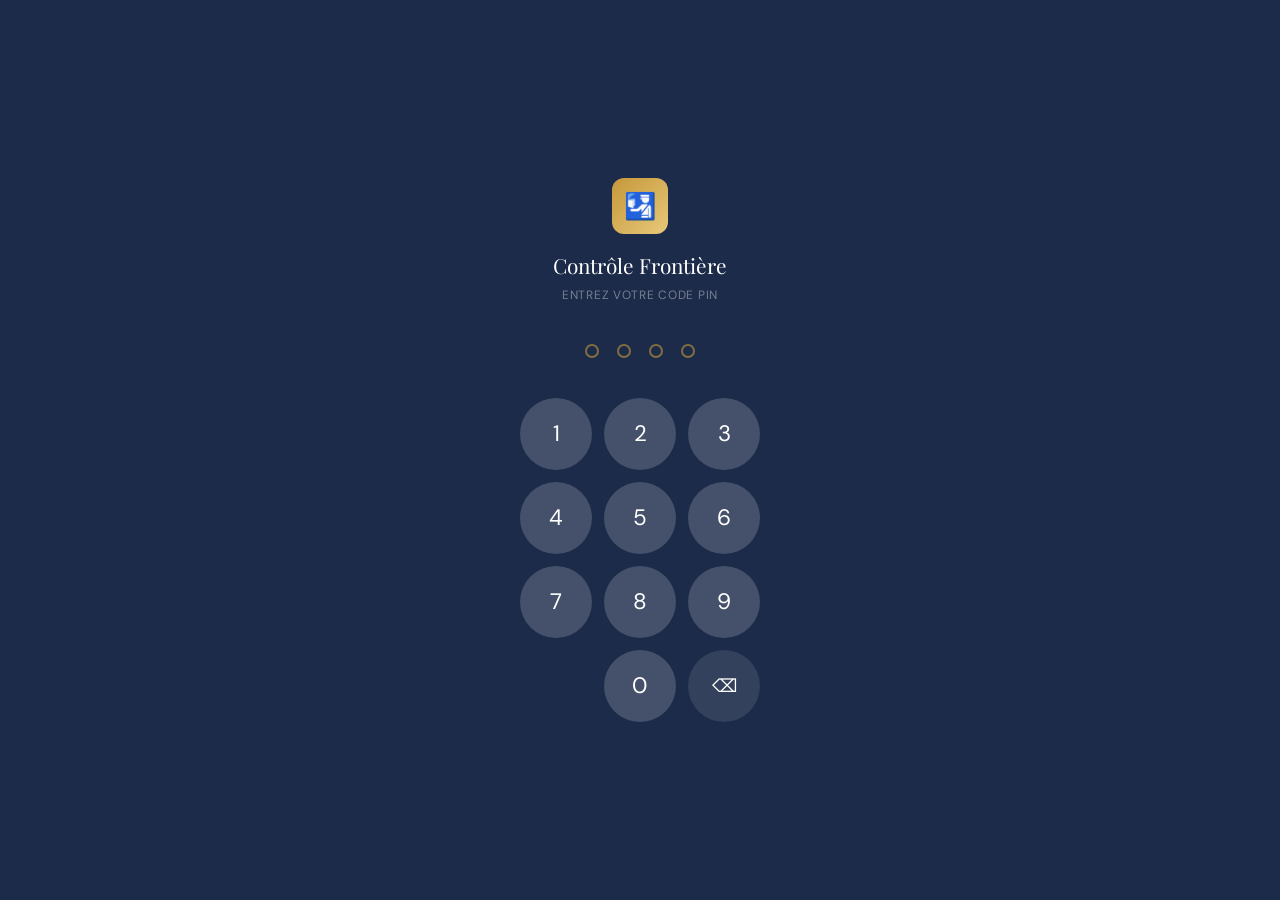
==== commit c5a9421f: "Update index.html" ====
--- a/index.html
+++ b/index.html
@@ -364,7 +364,7 @@
 .pin-key {
   width: 72px; height: 72px;
   border-radius: 50%;
-  background: rgba(255,255,255,.08);
+  background: rgba(255,255,255,.18);
   color: #fff;
   font-family: var(--font-body);
   font-size: 1.4rem;
@@ -375,7 +375,7 @@
   user-select: none;
 }
 .pin-key:active { background: rgba(197,151,58,.35); transform: scale(.92); }
-.pin-key.del { font-size: 1.1rem; background: rgba(255,255,255,.04); }
+.pin-key.del { font-size: 1.1rem; background: rgba(255,255,255,.10); }
 .pin-key.empty { visibility: hidden; pointer-events: none; }
 </style>
 </head>
@@ -1266,7 +1266,7 @@
       <div class="link-icon" style="background:linear-gradient(135deg,#8B3A2A,#c0392b);">⚖️</div>
       <div class="link-info">
         <div class="link-title">Législation</div>
-        <div class="link-url">Durée d'absence · Subsistance · Visa</div>
+        <div class="link-url">Irlande et Chypre · Obligation Visa · Code IATA</div>
       </div>
       <span class="link-arrow">›</span>
     </a>
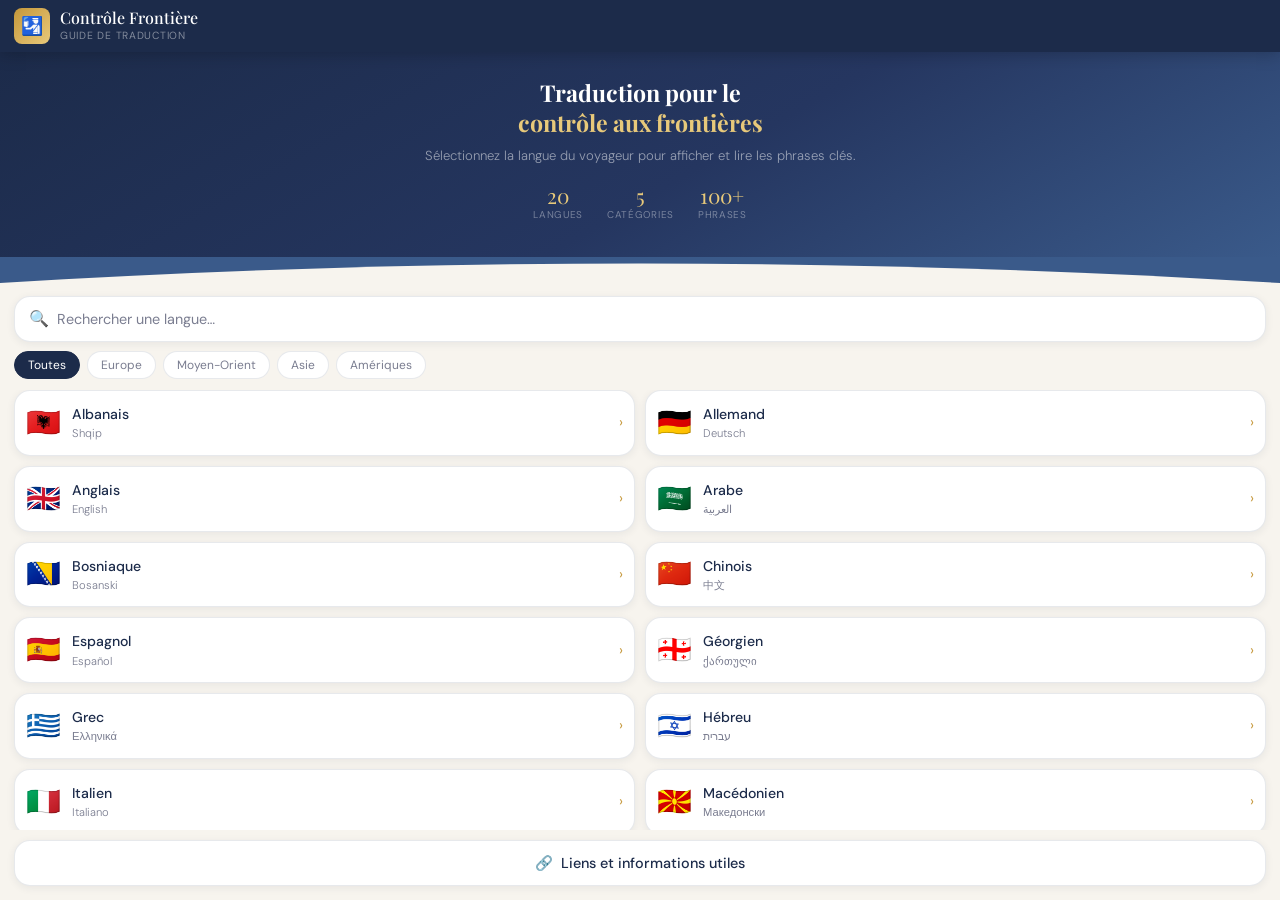
==== commit 87c5c160: "Update index.html mise a jour, logo et consolidation" ====
--- a/index.html
+++ b/index.html
@@ -8,15 +8,6 @@
 <meta name="color-scheme" content="light only"/>
 <meta name="theme-color" content="#1C2B4A"/>
 <title>Traduction Contrôle Frontière</title>
-<!-- Google tag (gtag.js) -->
-<script async src="https://www.googletagmanager.com/gtag/js?id=G-CYJ9P1YVPS"></script>
-<script>
-  window.dataLayer = window.dataLayer || [];
-  function gtag(){dataLayer.push(arguments);}
-  gtag('js', new Date());
-
-  gtag('config', 'G-CYJ9P1YVPS');
-</script>
 <link rel="preconnect" href="https://fonts.googleapis.com"/>
 <link href="https://fonts.googleapis.com/css2?family=Playfair+Display:wght@500;700&family=DM+Sans:wght@300;400;500&display=swap" rel="stylesheet"/>
 <style>
@@ -292,123 +283,10 @@
 .fs-speak .spk-icon { font-size:1.1rem; }
 .fs-speak.playing .spk-icon { animation: icon-pulse .45s infinite alternate; }
 
-/* ── LOGIN PIN ── */
-#login-screen {
-  position: fixed;
-  inset: 0;
-  z-index: 9999;
-  background: var(--navy);
-  display: flex;
-  flex-direction: column;
-  align-items: center;
-  justify-content: center;
-  gap: 40px;
-  padding: 24px;
-  transition: opacity .35s ease;
-}
-#login-screen.hide {
-  opacity: 0;
-  pointer-events: none;
-}
-.login-header { text-align: center; }
-.login-logo {
-  width: 56px; height: 56px;
-  border-radius: var(--r-md);
-  background: linear-gradient(135deg, var(--gold), var(--gold-l));
-  display: flex; align-items: center; justify-content: center;
-  font-size: 26px;
-  margin: 0 auto 16px;
-}
-.login-title {
-  font-family: var(--font-display);
-  font-size: 1.3rem;
-  color: #fff;
-  margin-bottom: 4px;
-}
-.login-sub {
-  font-size: .75rem;
-  color: rgba(255,255,255,.4);
-  letter-spacing: .06em;
-  text-transform: uppercase;
-}
-.pin-dots {
-  display: flex;
-  gap: 18px;
-}
-.pin-dot {
-  width: 14px; height: 14px;
-  border-radius: 50%;
-  border: 2px solid rgba(197,151,58,.6);
-  background: transparent;
-  transition: background .15s, border-color .15s;
-}
-.pin-dot.filled {
-  background: var(--gold);
-  border-color: var(--gold);
-}
-@keyframes pin-shake {
-  0%,100% { transform: translateX(0); }
-  20%      { transform: translateX(-8px); }
-  40%      { transform: translateX(8px); }
-  60%      { transform: translateX(-6px); }
-  80%      { transform: translateX(6px); }
-}
-.pin-dots.shake { animation: pin-shake .4s ease; }
-.pin-dots.error .pin-dot { border-color: #e05555; background: #e05555; }
-.pin-keypad {
-  display: grid;
-  grid-template-columns: repeat(3, 72px);
-  grid-template-rows: repeat(4, 72px);
-  gap: 12px;
-}
-.pin-key {
-  width: 72px; height: 72px;
-  border-radius: 50%;
-  background: rgba(255,255,255,.18);
-  color: #fff;
-  font-family: var(--font-body);
-  font-size: 1.4rem;
-  font-weight: 400;
-  display: flex; align-items: center; justify-content: center;
-  transition: background .15s, transform .1s;
-  -webkit-tap-highlight-color: transparent;
-  user-select: none;
-}
-.pin-key:active { background: rgba(197,151,58,.35); transform: scale(.92); }
-.pin-key.del { font-size: 1.1rem; background: rgba(255,255,255,.10); }
-.pin-key.empty { visibility: hidden; pointer-events: none; }
 </style>
 </head>
 <body>
 
-<!-- ── LOGIN PIN SCREEN ── -->
-<div id="login-screen">
-  <div class="login-header">
-    <div class="login-logo">🛂</div>
-    <div class="login-title">Contrôle Frontière</div>
-    <div class="login-sub">Entrez votre code PIN</div>
-  </div>
-  <div class="pin-dots" id="pin-dots">
-    <div class="pin-dot" id="pd0"></div>
-    <div class="pin-dot" id="pd1"></div>
-    <div class="pin-dot" id="pd2"></div>
-    <div class="pin-dot" id="pd3"></div>
-  </div>
-  <div class="pin-keypad">
-    <button class="pin-key" data-k="1">1</button>
-    <button class="pin-key" data-k="2">2</button>
-    <button class="pin-key" data-k="3">3</button>
-    <button class="pin-key" data-k="4">4</button>
-    <button class="pin-key" data-k="5">5</button>
-    <button class="pin-key" data-k="6">6</button>
-    <button class="pin-key" data-k="7">7</button>
-    <button class="pin-key" data-k="8">8</button>
-    <button class="pin-key" data-k="9">9</button>
-    <button class="pin-key empty" aria-hidden="true"></button>
-    <button class="pin-key" data-k="0">0</button>
-    <button class="pin-key del" data-k="del">⌫</button>
-  </div>
-</div>
 
 <div id="app">
   <header class="topbar">
@@ -1534,58 +1412,6 @@
 renderFilters();
 renderGrid();
 
-/* ─────────────────────────────────────────────────────────
-   LOGIN PIN
-───────────────────────────────────────────────────────── */
-(function() {
-  const PIN_CODE = '6041';
-  const SESSION_KEY = 'pin_unlocked';
-
-  const screen  = document.getElementById('login-screen');
-  const dotsEl  = document.getElementById('pin-dots');
-  const dotEls  = [0,1,2,3].map(i => document.getElementById('pd'+i));
-
-  let entered = '';
-
-  if (sessionStorage.getItem(SESSION_KEY) === '1') {
-    screen.style.display = 'none';
-    return;
-  }
-
-  function updateDots() {
-    dotEls.forEach((d, i) => d.classList.toggle('filled', i < entered.length));
-  }
-
-  function onSuccess() {
-    sessionStorage.setItem(SESSION_KEY, '1');
-    screen.classList.add('hide');
-    screen.addEventListener('transitionend', () => { screen.style.display = 'none'; }, { once: true });
-  }
-
-  function onError() {
-    dotsEl.classList.add('error', 'shake');
-    if (navigator.vibrate) navigator.vibrate([80, 40, 80]);
-    setTimeout(() => {
-      dotsEl.classList.remove('error', 'shake');
-      entered = '';
-      updateDots();
-    }, 600);
-  }
-
-  function pressKey(k) {
-    if (k === 'del') { entered = entered.slice(0, -1); updateDots(); return; }
-    if (entered.length >= 4) return;
-    entered += k;
-    updateDots();
-    if (entered.length === 4) {
-      if (entered === PIN_CODE) { onSuccess(); } else { onError(); }
-    }
-  }
-
-  document.querySelectorAll('.pin-key[data-k]').forEach(btn => {
-    btn.addEventListener('click', () => pressKey(btn.dataset.k));
-  });
-})();
 </script>
 </body>
 </html>
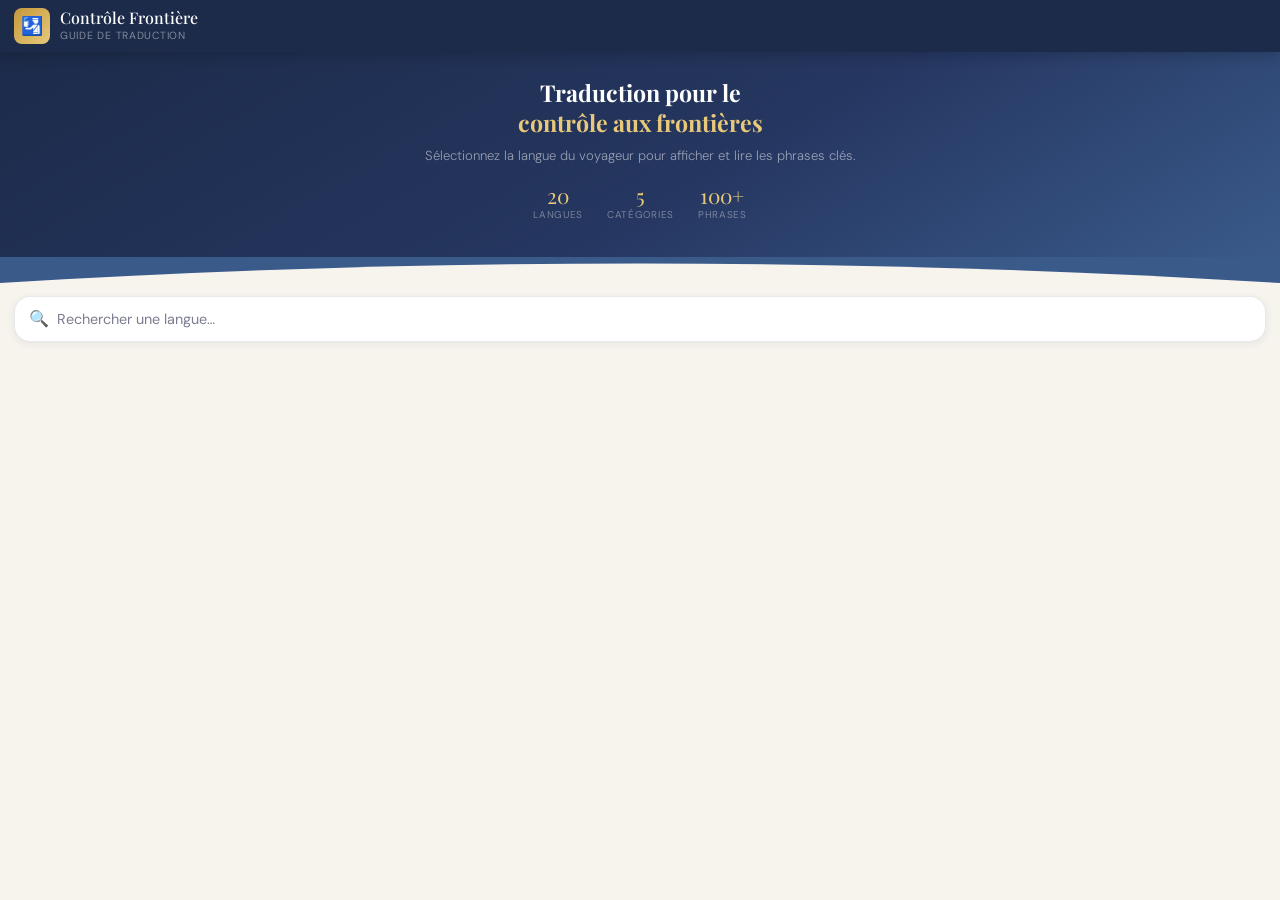
==== commit 0f388afb: "MZJ" ====
--- a/index.html
+++ b/index.html
@@ -1,1417 +1,99 @@
 <!DOCTYPE html>
 <html lang="fr">
 <head>
-<meta charset="UTF-8"/>
-<meta name="viewport" content="width=device-width, initial-scale=1.0, viewport-fit=cover"/>
-<meta name="mobile-web-app-capable" content="yes"/>
-<meta name="apple-mobile-web-app-capable" content="yes"/>
-<meta name="color-scheme" content="light only"/>
-<meta name="theme-color" content="#1C2B4A"/>
-<title>Traduction Contrôle Frontière</title>
-<link rel="preconnect" href="https://fonts.googleapis.com"/>
-<link href="https://fonts.googleapis.com/css2?family=Playfair+Display:wght@500;700&family=DM+Sans:wght@300;400;500&display=swap" rel="stylesheet"/>
-<style>
-/* ═══════════════════════════════════════════════════════════
-   style.css — Traduction Contrôle Frontière
-   Mobile-first · Forced light mode
-═══════════════════════════════════════════════════════════ */
+  <meta charset="UTF-8"/>
+  <meta name="viewport" content="width=device-width, initial-scale=1.0, viewport-fit=cover"/>
+  <meta name="apple-mobile-web-app-capable" content="yes"/>
+  <meta name="apple-mobile-web-app-status-bar-style" content="default"/>
+  <meta name="theme-color" content="#1C2B4A"/>
+  <!-- Force light mode — prevent OS dark mode from overriding -->
+  <meta name="color-scheme" content="light only"/>
+  <title>Traduction Contrôle Frontière</title>
 
-/* ── 0. FORCE LIGHT MODE ── */
-:root { color-scheme: light only; }
-@media (prefers-color-scheme: dark) { :root { color-scheme: light; } }
+  <!-- PWA manifest + icônes -->
+  <link rel="manifest" href="./manifest.json"/>
+  <link rel="icon" type="image/x-icon" href="./favicon.ico"/>
+  <link rel="icon" type="image/png" sizes="32x32" href="./icons/favicon-32.png"/>
+  <link rel="apple-touch-icon" sizes="180x180" href="./icons/apple-touch-icon.png"/>
 
-/* ── 1. TOKENS ── */
-:root {
-  --navy:       #1C2B4A;
-  --navy-2:     #253660;
-  --navy-3:     #3a5a8a;
-  --gold:       #C5973A;
-  --gold-l:     #E8C97A;
-  --sage:       #7A9E8E;
-  --sage-l:     #B2CFC5;
-  --cream:      #F7F4EE;
-  --white:      #FFFFFF;
-  --border:     rgba(28,43,74,.10);
-  --border-2:   rgba(28,43,74,.06);
-  --text:       #1E2235;
-  --muted:      #7A7D90;
-  --sh-sm:      0 2px 8px  rgba(28,43,74,.07);
-  --sh-md:      0 4px 20px rgba(28,43,74,.10);
-  --r-sm:  8px;
-  --r-md:  12px;
-  --r-lg:  16px;
-  --r-xl:  20px;
-  --r-pill:100px;
-  --gap:   14px;
-  --gap-sm:10px;
-  --font-body:   'DM Sans', sans-serif;
-  --font-display:'Playfair Display', serif;
-  --topbar-h:    52px;
-}
-
-/* ── 2. RESET ── */
-*, *::before, *::after { box-sizing: border-box; margin: 0; padding: 0; }
-html, body { height: 100%; background: var(--cream) !important; color: var(--text) !important; }
-body { font-family: var(--font-body); font-size: 16px; line-height: 1.5; overflow: hidden; overscroll-behavior: none; }
-button { font-family: var(--font-body); cursor: pointer; border: none; background: none; -webkit-tap-highlight-color: transparent; }
-input  { font-family: var(--font-body); color: var(--text); background: transparent; border: none; outline: none; }
-
-/* ── 3. APP SHELL ── */
-#app { display: flex; flex-direction: column; height: 100vh; height: 100dvh; overflow: hidden; background: var(--cream); }
-.hidden { display: none !important; }
-
-/* ── 4. TOPBAR ── */
-.topbar {
-  flex-shrink: 0;
-  background: var(--navy);
-  height: calc(var(--topbar-h) + env(safe-area-inset-top));
-  padding-top: env(safe-area-inset-top);
-  padding-inline: var(--gap);
-  display: flex;
-  align-items: center;
-  box-shadow: 0 2px 16px rgba(0,0,0,.22);
-  z-index: 10;
-}
-.topbar-state { display: flex; align-items: center; gap: 10px; width: 100%; }
-.topbar-logo  { width:36px; height:36px; border-radius:var(--r-sm); background:linear-gradient(135deg,var(--gold),var(--gold-l)); display:flex; align-items:center; justify-content:center; font-size:18px; flex-shrink:0; }
-.topbar-title { flex:1; display:flex; flex-direction:column; gap:1px; }
-.topbar-main  { font-family:var(--font-display); font-size:1rem; font-weight:500; color:#fff; line-height:1.2; }
-.topbar-sub   { font-size:.65rem; color:rgba(255,255,255,.45); letter-spacing:.07em; text-transform:uppercase; }
-.topbar-back  { width:36px; height:36px; border-radius:var(--r-sm); background:rgba(255,255,255,.12); color:#fff; font-size:18px; display:flex; align-items:center; justify-content:center; flex-shrink:0; transition:background .18s; }
-.topbar-back:active { background:rgba(255,255,255,.28); }
-.topbar-flag  { font-size:1.75rem; flex-shrink:0; }
-
-/* ── 5. SCREENS ── */
-.screen { display: flex; flex-direction: column; flex: 1; overflow: hidden; }
-.screen.active { display: flex; }
-
-/* ── 6. HOME ── */
-.hero { flex-shrink:0; background:linear-gradient(150deg,var(--navy) 0%,var(--navy-2) 55%,var(--navy-3) 100%); padding:26px var(--gap) 34px; text-align:center; }
-.hero h1 { font-family:var(--font-display); font-size:1.45rem; font-weight:700; color:#fff; line-height:1.28; margin-bottom:8px; }
-.hero h1 .accent { color:var(--gold-l); }
-.hero p { font-size:.82rem; font-weight:300; color:rgba(255,255,255,.52); line-height:1.65; margin-bottom:18px; }
-.hero-stats { display:flex; justify-content:center; gap:24px; }
-.stat { display:flex; flex-direction:column; align-items:center; gap:2px; }
-.stat-n { font-family:var(--font-display); font-size:1.3rem; color:var(--gold-l); line-height:1; }
-.stat-l { font-size:.62rem; color:rgba(255,255,255,.38); letter-spacing:.07em; text-transform:uppercase; }
-
-.wave { display:block; flex-shrink:0; width:100%; height:26px; background:linear-gradient(to bottom,var(--navy-3),var(--navy-3)); }
-
-/* Search */
-.search-wrap { flex-shrink:0; padding:13px var(--gap) 9px; }
-.search-box  { display:flex; align-items:center; gap:8px; background:var(--white); border:1px solid var(--border); border-radius:var(--r-lg); padding:10px 14px; box-shadow:var(--sh-sm); }
-.search-box input { flex:1; font-size:.9rem; }
-.search-box input::placeholder { color:var(--muted); }
-.search-icon  { font-size:1rem; color:var(--muted); flex-shrink:0; }
-.search-clear { color:var(--muted); font-size:.9rem; padding:2px 4px; border-radius:4px; }
-.search-clear:active { color:var(--navy); }
-
-/* Filter chips */
-.filter-bar { flex-shrink:0; display:flex; gap:7px; padding:0 var(--gap) 11px; overflow-x:auto; }
-.filter-bar::-webkit-scrollbar { display:none; }
-.chip { padding:5px 13px; border-radius:var(--r-pill); font-size:.75rem; border:1px solid var(--border); background:var(--white); color:var(--muted); white-space:nowrap; flex-shrink:0; transition:all .18s; }
-.chip.active { background:var(--navy); color:#fff; border-color:var(--navy); }
-.chip:active { opacity:.75; }
-
-/* Lang grid */
-.lang-grid { display:grid; grid-template-columns:repeat(2,1fr); gap:var(--gap-sm); padding:0 var(--gap) 10px; overflow-y:auto; -webkit-overflow-scrolling:touch; overscroll-behavior-y:contain; flex:1; min-height:0; }
-.lang-grid::-webkit-scrollbar { width:3px; }
-.lang-grid::-webkit-scrollbar-thumb { background:var(--sage-l); border-radius:2px; }
-
-.lang-card { background:var(--white); border:1px solid var(--border); border-radius:var(--r-lg); padding:13px 11px; display:flex; align-items:center; gap:11px; box-shadow:var(--sh-sm); cursor:pointer; transition:transform .15s,box-shadow .15s; -webkit-tap-highlight-color:transparent; }
-.lang-card:active { transform:scale(.96); box-shadow:none; }
-.lc-flag   { font-size:1.75rem; line-height:1; flex-shrink:0; }
-.lc-info   { flex:1; min-width:0; }
-.lc-name   { font-weight:500; font-size:.88rem; color:var(--navy); white-space:nowrap; overflow:hidden; text-overflow:ellipsis; }
-.lc-native { font-size:.7rem; color:var(--muted); font-weight:300; }
-.lc-arrow  { font-size:.9rem; color:var(--gold); flex-shrink:0; }
-
-.empty-state { grid-column:1/-1; text-align:center; padding:40px 0; color:var(--muted); }
-.empty-icon  { font-size:2rem; margin-bottom:8px; }
-
-/* Links button (bottom of home) */
-.links-btn-wrap { flex-shrink:0; padding:10px var(--gap) calc(14px + env(safe-area-inset-bottom)); }
-.links-btn { width:100%; display:flex; align-items:center; justify-content:center; gap:8px; padding:13px; border-radius:var(--r-lg); background:var(--white); border:1px solid var(--border); color:var(--navy); font-size:.9rem; font-weight:500; box-shadow:var(--sh-sm); transition:all .18s; }
-.links-btn:active { background:var(--cream); }
-
-/* ── 7. PHRASE SCREEN ── */
-.cat-tabs { flex-shrink:0; display:flex; overflow-x:auto; background:var(--navy-2); border-bottom:1px solid rgba(255,255,255,.08); }
-.cat-tabs::-webkit-scrollbar { display:none; }
-.ctab { flex-shrink:0; padding:11px 14px; font-size:.76rem; color:rgba(255,255,255,.45); border-bottom:2px solid transparent; white-space:nowrap; transition:color .18s,border-color .18s; }
-.ctab.active { color:#fff; }
-.ctab:active { opacity:.7; }
-
-.phrase-list { flex:1; overflow-y:auto; -webkit-overflow-scrolling:touch; overscroll-behavior-y:contain; padding:12px var(--gap) 24px; display:flex; flex-direction:column; gap:11px; }
-.phrase-list::-webkit-scrollbar { width:3px; }
-.phrase-list::-webkit-scrollbar-thumb { background:var(--sage-l); border-radius:2px; }
-
-/* Phrase card */
-.pcard { background:var(--white); border:1px solid var(--border); border-radius:var(--r-xl); overflow:visible; box-shadow:var(--sh-sm); }
-.pcard-fr { display:flex; align-items:flex-start; gap:7px; padding:10px 14px 8px; border-bottom:1px dashed var(--border-2); }
-.pcard-fr-flag { font-size:.95rem; flex-shrink:0; margin-top:1px; }
-.pcard-fr-text { font-size:.78rem; color:var(--muted); font-style:italic; line-height:1.55; flex:1; }
-.pcard-tr { padding:11px 14px 8px; }
-.pcard-tr-text { font-size:1.05rem; font-weight:500; color:var(--navy); line-height:1.5; }
-.pcard-tr-text.rtl { direction:rtl; text-align:right; font-size:1.15rem; }
-.pcard-actions { display:flex; gap:8px; padding:0 14px 13px; }
-
-/* Speak button */
-.btn-speak { flex:1; display:flex; align-items:center; justify-content:center; gap:7px; padding:11px 0; border-radius:var(--r-md); font-size:.86rem; font-weight:500; color:#fff; background:linear-gradient(135deg,var(--navy),var(--navy-2)); transition:opacity .15s,background .2s; user-select:none; }
-.btn-speak:active  { opacity:.82; }
-.btn-speak.playing { background:linear-gradient(135deg,#2A6050,#3D8A72); }
-.btn-speak .spk-icon { font-size:1rem; display:inline-block; }
-.btn-speak.playing .spk-icon { animation:icon-pulse .45s infinite alternate; }
-@keyframes icon-pulse { from{transform:scale(1)} to{transform:scale(1.3)} }
-
-/* Copy button */
-.btn-copy { width:44px; height:44px; flex-shrink:0; border-radius:var(--r-md); border:1px solid var(--border); background:var(--cream); font-size:1.05rem; display:flex; align-items:center; justify-content:center; transition:background .18s,border-color .18s; }
-.btn-copy:active { transform:scale(.9); }
-.btn-copy.copied { background:var(--sage); border-color:var(--sage); }
-
-/* Expand button */
-.btn-expand { width:44px; height:44px; flex-shrink:0; border-radius:var(--r-md); border:1px solid var(--border); background:var(--cream); font-size:1rem; display:flex; align-items:center; justify-content:center; color:var(--navy); transition:background .18s; }
-.btn-expand:active { background:var(--navy); color:#fff; border-color:var(--navy); }
-
-/* ── 8. LINKS & CODES SCREEN ── */
-
-/* Onglets liens/codes */
-.info-tabs { flex-shrink:0; display:flex; background:var(--navy-2); border-bottom:1px solid rgba(255,255,255,.08); }
-.itab { flex:1; padding:12px 8px; font-size:.82rem; font-family:var(--font-body); color:rgba(255,255,255,.45); border-bottom:2px solid transparent; transition:all .18s; white-space:nowrap; }
-.itab.active { color:#fff; border-bottom-color:var(--gold); }
-.itab:active { opacity:.7; }
-.links-page { flex:1; overflow-y:auto; -webkit-overflow-scrolling:touch; padding:20px var(--gap) 32px; display:flex; flex-direction:column; gap:12px; }
-.links-page::-webkit-scrollbar { width:3px; }
-.links-page::-webkit-scrollbar-thumb { background:var(--sage-l); border-radius:2px; }
-
-.links-header { padding:0 0 8px; }
-.links-header h2 { font-family:var(--font-display); font-size:1.3rem; color:var(--navy); margin-bottom:4px; }
-.links-header p  { font-size:.82rem; color:var(--muted); }
-
-.link-card { background:var(--white); border:1px solid var(--border); border-radius:var(--r-lg); padding:16px; display:flex; align-items:center; gap:14px; box-shadow:var(--sh-sm); text-decoration:none; color:inherit; transition:transform .15s,box-shadow .15s; -webkit-tap-highlight-color:transparent; }
-.link-card:active { transform:scale(.97); box-shadow:none; }
-.link-icon { width:44px; height:44px; border-radius:var(--r-md); background:linear-gradient(135deg,var(--navy),var(--navy-2)); display:flex; align-items:center; justify-content:center; font-size:1.2rem; flex-shrink:0; }
-.link-info { flex:1; min-width:0; }
-.link-title { font-weight:500; font-size:.95rem; color:var(--navy); }
-.link-url   { font-size:.72rem; color:var(--muted); margin-top:2px; white-space:nowrap; overflow:hidden; text-overflow:ellipsis; }
-/* Codes visa */
-.codes-section-title { font-weight:500; font-size:.82rem; color:var(--muted); letter-spacing:.06em; text-transform:uppercase; padding:4px 0 8px; }
-.code-card { background:var(--white); border:1px solid var(--border); border-radius:var(--r-md); padding:12px 14px; display:flex; align-items:flex-start; gap:12px; box-shadow:var(--sh-sm); margin-bottom:8px; }
-.code-badge { flex-shrink:0; background:var(--navy); color:#fff; font-size:.78rem; font-weight:700; padding:4px 10px; border-radius:var(--r-sm); white-space:nowrap; letter-spacing:.03em; }
-.code-badge.bnl { background:linear-gradient(135deg,#2A5A88,var(--navy)); }
-.code-desc { font-size:.82rem; color:var(--text); line-height:1.55; }
-
-/* ── 9. FULLSCREEN OVERLAY ── */
-.fs-overlay {
-  position: fixed;
-  inset: 0;
-  z-index: 200;
-  background: var(--navy);
-  display: flex;
-  flex-direction: column;
-  padding: env(safe-area-inset-top) 0 env(safe-area-inset-bottom);
-}
-.fs-overlay.hidden { display: none !important; }
-
-.fs-close {
-  position: absolute;
-  top: calc(12px + env(safe-area-inset-top));
-  right: 16px;
-  width: 40px; height: 40px;
-  border-radius: 50%;
-  background: rgba(255,255,255,.15);
-  color: #fff;
-  font-size: 18px;
-  display: flex; align-items: center; justify-content: center;
-  z-index: 1;
-  transition: background .18s;
-}
-.fs-close:active { background: rgba(255,255,255,.3); }
-
-.fs-body {
-  flex: 1;
-  display: flex;
-  flex-direction: column;
-  align-items: center;
-  justify-content: center;
-  padding: 60px 24px 20px;
-  gap: 28px;
-  overflow-y: auto;
-}
-
-.fs-fr {
-  font-size: 1rem;
-  font-style: italic;
-  color: rgba(255,255,255,.55);
-  text-align: center;
-  line-height: 1.6;
-  max-width: 340px;
-}
-
-.fs-tr {
-  font-family: var(--font-display);
-  font-size: clamp(2rem, 12vw, 4rem);
-  font-weight: 700;
-  color: #fff;
-  text-align: center;
-  line-height: 1.25;
-  width: 100%;
-  padding: 0 16px;
-  word-break: break-word;
-  transition: font-size 0.2s ease;
-}
-.fs-tr.rtl { direction: rtl; }
-
-.fs-actions {
-  flex-shrink: 0;
-  padding: 0 24px 20px;
-}
-
-.fs-speak {
-  width: 100%;
-  display: flex; align-items: center; justify-content: center; gap: 10px;
-  padding: 16px;
-  border-radius: var(--r-lg);
-  background: rgba(255,255,255,.15);
-  color: #fff;
-  font-size: 1rem;
-  font-weight: 500;
-  border: 1px solid rgba(255,255,255,.2);
-  transition: background .18s;
-}
-.fs-speak:active { background: rgba(255,255,255,.25); }
-.fs-speak.playing { background: linear-gradient(135deg,#2A6050,#3D8A72); border-color:transparent; }
-.fs-speak .spk-icon { font-size:1.1rem; }
-.fs-speak.playing .spk-icon { animation: icon-pulse .45s infinite alternate; }
-
-</style>
+  <link rel="preconnect" href="https://fonts.googleapis.com"/>
+  <link href="https://fonts.googleapis.com/css2?family=Playfair+Display:wght@500;700&family=DM+Sans:wght@300;400;500&display=swap" rel="stylesheet"/>
+  <link rel="stylesheet" href="style.css"/>
 </head>
 <body>
 
+<div id="app">
 
-<div id="app">
-  <header class="topbar">
+  <!-- ══════════════════════════════════════════════
+       TOP BAR — 3 états
+  ═══════════════════════════════════════════════════ -->
+  <header class="topbar" id="topbar">
+
+    <!-- Accueil -->
     <div class="topbar-state" id="topbar-home">
-      <div class="topbar-logo">🛂</div>
+      <div class="topbar-logo" aria-hidden="true">🛂</div>
       <div class="topbar-title">
         <span class="topbar-main">Contrôle Frontière</span>
         <span class="topbar-sub">Guide de traduction</span>
       </div>
     </div>
+
+    <!-- Phrases (masqué jusqu'à la sélection d'une langue) -->
     <div class="topbar-state hidden" id="topbar-phrases">
-      <button class="topbar-back" id="btn-back">←</button>
+      <button class="topbar-back" id="btn-back" aria-label="Retour">←</button>
       <div class="topbar-title">
-        <span class="topbar-main" id="topbar-lang-name"></span>
-        <span class="topbar-sub" id="topbar-lang-native"></span>
+        <span class="topbar-main" id="topbar-lang-name">—</span>
+        <span class="topbar-sub"  id="topbar-lang-native">—</span>
       </div>
-      <span class="topbar-flag" id="topbar-lang-flag"></span>
+      <span class="topbar-flag" id="topbar-lang-flag" aria-hidden="true"></span>
     </div>
+
+    <!-- Liens & Codes (masqué par défaut) -->
     <div class="topbar-state hidden" id="topbar-links">
-      <button class="topbar-back" id="btn-back-links">←</button>
+      <button class="topbar-back" id="btn-back-links" aria-label="Retour">←</button>
       <div class="topbar-title">
-        <span class="topbar-main">Liens &amp; Codes</span>
-        <span class="topbar-sub">Ressources</span>
+        <span class="topbar-main">Liens & Codes visa</span>
+        <span class="topbar-sub">Ressources utiles</span>
       </div>
-      <span style="font-size:1.4rem">🔗</span>
     </div>
+
   </header>
 
+  <!-- ══════════════════════════════════════════════
+       ÉCRAN 1 — Sélection langue
+  ═══════════════════════════════════════════════════ -->
   <main id="screen-home" class="screen active">
-    <section class="hero">
+
+    <!-- Hero -->
+    <section class="hero" aria-label="Introduction">
       <h1>Traduction pour le<br/><span class="accent">contrôle aux frontières</span></h1>
       <p>Sélectionnez la langue du voyageur pour afficher et lire les phrases clés.</p>
-      <div class="hero-stats">
+      <div class="hero-stats" aria-label="Statistiques">
         <div class="stat"><span class="stat-n">20</span><span class="stat-l">Langues</span></div>
-        <div class="stat"><span class="stat-n">5</span><span class="stat-l">Catégories</span></div>
+        <div class="stat"><span class="stat-n">5</span> <span class="stat-l">Catégories</span></div>
         <div class="stat"><span class="stat-n">100+</span><span class="stat-l">Phrases</span></div>
       </div>
     </section>
-    <svg class="wave" viewBox="0 0 390 26" xmlns="http://www.w3.org/2000/svg" preserveAspectRatio="none">
+
+    <!-- Séparateur vague -->
+    <svg class="wave" viewBox="0 0 390 26" xmlns="http://www.w3.org/2000/svg"
+         preserveAspectRatio="none" aria-hidden="true">
       <path d="M0,26 C130,0 260,0 390,26 L390,26 L0,26 Z" fill="#F7F4EE"/>
     </svg>
+
+    <!-- Recherche -->
     <div class="search-wrap">
       <div class="search-box">
-        <span class="search-icon">🔍</span>
-        <input type="search" id="search-input" placeholder="Rechercher une langue…" autocomplete="off" autocorrect="off" spellcheck="false"/>
-        <button class="search-clear hidden" id="search-clear">✕</button>
+        <span class="search-icon" aria-hidden="true">🔍</span>
+        <input
+          type="search"
+          id="search-input"
+          placeholder="Rechercher une langue…"
+          autocomplete="off"
+          autocorrect="off"
+          spellcheck="false"
+          aria-label="Rechercher une langue"
+        />
+        <button class="search-clear hidden" id="search-clear" aria-label="Effacer la recherche">✕</button>
       </div>
-    </div>
-    <nav class="filter-bar" id="filter-bar"></nav>
-    <div class="lang-grid" id="lang-grid" role="list"></div>
-    <div class="links-btn-wrap">
-      <button class="links-btn" id="btn-open-links">🔗 &nbsp;Liens et informations utiles</button>
-    </div>
-  </main>
-
-  <section id="screen-phrases" class="screen hidden">
-    <nav class="cat-tabs" id="cat-tabs"></nav>
-    <div class="phrase-list" id="phrase-list" aria-live="polite"></div>
-  </section>
-
-  <section id="screen-links" class="screen hidden">
-    <div class="info-tabs">
-      <button class="itab active" data-tab="liens">🔗 Liens utiles</button>
-      <button class="itab" data-tab="codes">🪪 Codes Visa</button>
-    </div>
-    <div class="links-page" id="links-page"></div>
-  </section>
-
-  <div id="fs-overlay" class="fs-overlay hidden" role="dialog" aria-modal="true">
-    <button class="fs-close" id="fs-close">✕</button>
-    <div class="fs-body">
-      <div class="fs-fr" id="fs-fr"></div>
-      <div class="fs-tr" id="fs-tr"></div>
-    </div>
-    <div class="fs-actions">
-      <button class="fs-speak" id="fs-speak"><span class="spk-icon">🔊</span> Écouter</button>
-    </div>
-  </div>
-</div>
-<script>
-/* ═══════════════════════════════════════════════════════════
-   app.js — Traduction Contrôle Frontière
-   Données issues du Google Sheet Arnaud
-═══════════════════════════════════════════════════════════ */
-"use strict";
-
-/* ─────────────────────────────────────────────────────────
-   1. DONNÉES — CATÉGORIES
-───────────────────────────────────────────────────────── */
-const CATEGORIES = [
-  { key: "motif",   label: "Motif de voyage", icon: "✈️",  color: "#2E6A58", offset: 0  },
-  { key: "duree",   label: "Durée du voyage",  icon: "📅",  color: "#B07D20", offset: 5  },
-  { key: "lieux",   label: "Lieux du séjour",  icon: "📍",  color: "#2A5A88", offset: 11 },
-  { key: "argent",  label: "Argent",            icon: "💳",  color: "#8B3A2A", offset: 15 },
-  { key: "autres",  label: "Autres",            icon: "📋",  color: "#5A3A8B", offset: 18 },
-];
-
-/* ─────────────────────────────────────────────────────────
-   2. DONNÉES — LIENS UTILES
-───────────────────────────────────────────────────────── */
-const LINKS = [
-  { id:1, titre:"Vols départs",           url:"https://www.brussels-charleroi-airport.com/d_jour.html",                                              icon:"✈️" },
-  { id:2, titre:"Vols arrivées",           url:"https://www.brussels-charleroi-airport.com/a_jours.html",                                             icon:"🛬" },
-  { id:3, titre:"Calculateur de séjour",  url:"https://ec.europa.eu/assets/home/visa-calculator/calculator.htm?lang=fr",                             icon:"🗓️" },
-  { id:4, titre:"Vérification Booking",   url:"https://secure.booking.com/help/confirmation_pin_auth?origin=home_bnpinauth_start",                    icon:"🏨" },
-  { id:5, titre:"Vérification Pégasus",   url:"https://www.flypgs.com/fr",                                                                           icon:"🛩️" },
-  { id:6, titre:"Vérification Wizzair",   url:"https://www.wizzair.com/en-gb/travel-agency-booking",                                                  icon:"🟣" },
-];
-
-/* ─────────────────────────────────────────────────────────
-   3. DONNÉES — LANGUES + QUESTIONS
-   Structure : { slug, id, name, native, flag, region, rtl, audioFolder, questions }
-   questions : tableau de 20 objets { fr, tr, cat }
-   Les questions sont dans l'ordre Q001→Q020 tel que le CSV.
-   Catégorie déduite de la colonne "catégorie" du CSV.
-───────────────────────────────────────────────────────── */
-
-// Map LangueID → { slug, native, region, rtl, audioFolder }
-const LANG_META = {
-  SQ: { slug:"albanais",    native:"Shqip",       region:"europe",        rtl:false, audioFolder:"Albanais"    },
-  DE: { slug:"allemand",    native:"Deutsch",      region:"europe",        rtl:false, audioFolder:"Allemand"    },
-  EN: { slug:"anglais",     native:"English",      region:"europe",        rtl:false, audioFolder:"Anglais"     },
-  AR: { slug:"arabe",       native:"العربية",       region:"moyen-orient",  rtl:true,  audioFolder:"Arabe"       },
-  BS: { slug:"bosniaque",   native:"Bosanski",     region:"europe",        rtl:false, audioFolder:"Bosniaque"   },
-  ZH: { slug:"chinois",     native:"中文",          region:"asie",          rtl:false, audioFolder:"Chinois"     },
-  ES: { slug:"espagnol",    native:"Español",      region:"amerique",      rtl:false, audioFolder:"Espagnol"    },
-  KA: { slug:"georgien",    native:"ქართული",      region:"europe",        rtl:false, audioFolder:"Georgien"    },
-  EL: { slug:"grec",        native:"Ελληνικά",     region:"europe",        rtl:false, audioFolder:"Grec"        },
-  HE: { slug:"hebreu",      native:"עברית",         region:"moyen-orient",  rtl:true,  audioFolder:"Hebreu"      },
-  IT: { slug:"italien",     native:"Italiano",     region:"europe",        rtl:false, audioFolder:"Italien"     },
-  MK: { slug:"macedonien",  native:"Македонски",   region:"europe",        rtl:false, audioFolder:"Macedonien"  },
-  NL: { slug:"neerlandais", native:"Nederlands",   region:"europe",        rtl:false, audioFolder:"Neerlandais" },
-  FA: { slug:"persan",      native:"فارسی",         region:"moyen-orient",  rtl:true,  audioFolder:"Persan"      },
-  PT: { slug:"portugais",   native:"Português",    region:"amerique",      rtl:false, audioFolder:"Portugais"   },
-  RO: { slug:"roumain",     native:"Română",       region:"europe",        rtl:false, audioFolder:"Roumain"     },
-  RU: { slug:"russe",       native:"Русский",      region:"europe",        rtl:false, audioFolder:"Russe"       },
-  SR: { slug:"serbe",       native:"Srpski",       region:"europe",        rtl:false, audioFolder:"Serbe"       },
-  TR: { slug:"turc",        native:"Türkçe",       region:"europe",        rtl:false, audioFolder:"Turc"        },
-  UK: { slug:"ukrainien",   native:"Українська",   region:"europe",        rtl:false, audioFolder:"Ukrainien"   },
-};
-
-// Map catégorie CSV → clé interne
-const CAT_MAP = {
-  "Motif de voyage": "motif",
-  "Durée du voyage": "duree",
-  "Lieux du séjour": "lieux",
-  "Argent":          "argent",
-  "Autres":          "autres",
-};
-
-// Toutes les questions issues du CSV (ordre identique)
-const RAW_QUESTIONS = [
-  // ── ALBANAIS (SQ)
-  {id:"Q001",lang:"SQ",fr:"Pourquoi venir en Belgique ?",tr:"Pse të vini në Belgjikë ?",cat:"Motif de voyage"},
-  {id:"Q002",lang:"SQ",fr:"Pour rendre visite à de la famille ?",tr:"Për të vizituar familjen?",cat:"Motif de voyage"},
-  {id:"Q003",lang:"SQ",fr:"Pour faire du tourisme ?",tr:"Për turizëm?",cat:"Motif de voyage"},
-  {id:"Q004",lang:"SQ",fr:"Pour le travail ?",tr:"Për punë?",cat:"Motif de voyage"},
-  {id:"Q005",lang:"SQ",fr:"Montrez-moi votre contrat de travail ou votre invitation.",tr:"Më trego kontratën tënde të punës ose ftesën.",cat:"Motif de voyage"},
-  {id:"Q006",lang:"SQ",fr:"Combien de temps restez vous en Europe ?",tr:"Sa gjatë do të qëndrosh në Evropë?",cat:"Durée du voyage"},
-  {id:"Q007",lang:"SQ",fr:"Jours",tr:"Ditë",cat:"Durée du voyage"},
-  {id:"Q008",lang:"SQ",fr:"Semaines",tr:"Javë",cat:"Durée du voyage"},
-  {id:"Q009",lang:"SQ",fr:"Mois",tr:"Muaj",cat:"Durée du voyage"},
-  {id:"Q010",lang:"SQ",fr:"Avez-vous un billet retour ?",tr:"Ke biletë kthimi?",cat:"Durée du voyage"},
-  {id:"Q011",lang:"SQ",fr:"Montrez moi votre billet retour",tr:"Më trego biletën tënde të kthimit.",cat:"Durée du voyage"},
-  {id:"Q012",lang:"SQ",fr:"Où allez vous dormir ?",tr:"Ku do të qëndrosh?",cat:"Lieux du séjour"},
-  {id:"Q013",lang:"SQ",fr:"Chez de la famille ou des amis ?",tr:"Me familje apo me miq?",cat:"Lieux du séjour"},
-  {id:"Q014",lang:"SQ",fr:"A l'hôtel ?",tr:"Në një hotel?",cat:"Lieux du séjour"},
-  {id:"Q015",lang:"SQ",fr:"Montrez-moi la réservation d'hôtel",tr:"Më trego rezervimin e hotelit.",cat:"Lieux du séjour"},
-  {id:"Q016",lang:"SQ",fr:"Avez-vous de l'argent liquide ou une carte de crédit ?",tr:"A ke para në dorë apo kartë krediti?",cat:"Argent"},
-  {id:"Q017",lang:"SQ",fr:"Montrez-moi l'argent",tr:"Më trego paratë në dorë.",cat:"Argent"},
-  {id:"Q018",lang:"SQ",fr:"Montrez-moi la carte de crédit",tr:"Më trego kartën e kreditit.",cat:"Argent"},
-  {id:"Q019",lang:"SQ",fr:"Mettez les 4 doigts de la main droite sur la lumière verte",tr:"Vendosni katër gishtat e dorës së djathtë mbi dritën jeshile.",cat:"Autres"},
-  {id:"Q020",lang:"SQ",fr:"Placez-vous devant la caméra",tr:"Qëndroni përpara kamerës.",cat:"Autres"},
-  // ── ALLEMAND (DE)
-  {id:"Q001",lang:"DE",fr:"Pourquoi venir en Belgique ?",tr:"Warum nach Belgien kommen.",cat:"Motif de voyage"},
-  {id:"Q002",lang:"DE",fr:"Pour rendre visite à de la famille ?",tr:"Um Ihre Familie zu besuchen?",cat:"Motif de voyage"},
-  {id:"Q003",lang:"DE",fr:"Pour faire du tourisme ?",tr:"Um Urlaub zu machen?",cat:"Motif de voyage"},
-  {id:"Q004",lang:"DE",fr:"Pour le travail ?",tr:"Um zu arbeiten?",cat:"Motif de voyage"},
-  {id:"Q005",lang:"DE",fr:"Montrez-moi votre contrat de travail ou votre invitation.",tr:"Zeigen Sie mir Ihren Arbeitsvertrag oder Ihre Einladung.",cat:"Motif de voyage"},
-  {id:"Q006",lang:"DE",fr:"Combien de temps restez vous en Europe ?",tr:"Wie lange bleiben Sie in Europa?",cat:"Durée du voyage"},
-  {id:"Q007",lang:"DE",fr:"Jours",tr:"Tage",cat:"Durée du voyage"},
-  {id:"Q008",lang:"DE",fr:"Semaines",tr:"Wochen",cat:"Durée du voyage"},
-  {id:"Q009",lang:"DE",fr:"Mois",tr:"Monate",cat:"Durée du voyage"},
-  {id:"Q010",lang:"DE",fr:"Avez-vous un billet retour ?",tr:"Haben Sie ein Rückflugticket?",cat:"Durée du voyage"},
-  {id:"Q011",lang:"DE",fr:"Montrez moi votre billet retour",tr:"Zeigen Sie mir Ihr Rückflugticket.",cat:"Durée du voyage"},
-  {id:"Q012",lang:"DE",fr:"Où allez vous dormir ?",tr:"Wo werden Sie übernachten?",cat:"Lieux du séjour"},
-  {id:"Q013",lang:"DE",fr:"Chez de la famille ou des amis ?",tr:"Bei Familie oder Freunden?",cat:"Lieux du séjour"},
-  {id:"Q014",lang:"DE",fr:"A l'hôtel ?",tr:"Im Hotel?",cat:"Lieux du séjour"},
-  {id:"Q015",lang:"DE",fr:"Montrez-moi la réservation d'hôtel",tr:"Zeigen Sie mir die Hotelreservierung",cat:"Lieux du séjour"},
-  {id:"Q016",lang:"DE",fr:"Avez-vous de l'argent liquide ou une carte de crédit ?",tr:"Haben Sie Bargeld oder eine Kreditkarte?",cat:"Argent"},
-  {id:"Q017",lang:"DE",fr:"Montrez-moi l'argent",tr:"Zeigen Sie mir das Geld",cat:"Argent"},
-  {id:"Q018",lang:"DE",fr:"Montrez-moi la carte de crédit",tr:"Zeigen Sie mir die Kreditkarte",cat:"Argent"},
-  {id:"Q019",lang:"DE",fr:"Mettez les 4 doigts de la main droite sur la lumière verte",tr:"Legen Sie die vier Finger Ihrer rechten Hand auf das grüne Licht.",cat:"Autres"},
-  {id:"Q020",lang:"DE",fr:"Placez-vous devant la caméra",tr:"Stellen Sie sich vor die Kamera.",cat:"Autres"},
-  // ── ANGLAIS (EN)
-  {id:"Q001",lang:"EN",fr:"Pourquoi venir en Belgique ?",tr:"Why do you come in Belgium ?",cat:"Motif de voyage"},
-  {id:"Q002",lang:"EN",fr:"Pour rendre visite à de la famille ?",tr:"To visit your family?",cat:"Motif de voyage"},
-  {id:"Q003",lang:"EN",fr:"Pour faire du tourisme ?",tr:"For tourism?",cat:"Motif de voyage"},
-  {id:"Q004",lang:"EN",fr:"Pour le travail ?",tr:"For work?",cat:"Motif de voyage"},
-  {id:"Q005",lang:"EN",fr:"Montrez-moi votre contrat de travail ou votre invitation.",tr:"Show me your employment contract or invitation.",cat:"Motif de voyage"},
-  {id:"Q006",lang:"EN",fr:"Combien de temps restez vous en Europe ?",tr:"How long are you staying in Europe?",cat:"Durée du voyage"},
-  {id:"Q007",lang:"EN",fr:"Jours",tr:"Days",cat:"Durée du voyage"},
-  {id:"Q008",lang:"EN",fr:"Semaines",tr:"Weeks",cat:"Durée du voyage"},
-  {id:"Q009",lang:"EN",fr:"Mois",tr:"Months",cat:"Durée du voyage"},
-  {id:"Q010",lang:"EN",fr:"Avez-vous un billet retour ?",tr:"Do you have a return ticket?",cat:"Durée du voyage"},
-  {id:"Q011",lang:"EN",fr:"Montrez moi votre billet retour",tr:"Show me your return ticket.",cat:"Durée du voyage"},
-  {id:"Q012",lang:"EN",fr:"Où allez vous dormir ?",tr:"Where are you staying?",cat:"Lieux du séjour"},
-  {id:"Q013",lang:"EN",fr:"Chez de la famille ou des amis ?",tr:"With family or friends?",cat:"Lieux du séjour"},
-  {id:"Q014",lang:"EN",fr:"A l'hôtel ?",tr:"At a hotel?",cat:"Lieux du séjour"},
-  {id:"Q015",lang:"EN",fr:"Montrez-moi la réservation d'hôtel",tr:"Show me the hotel reservation.",cat:"Lieux du séjour"},
-  {id:"Q016",lang:"EN",fr:"Avez-vous de l'argent liquide ou une carte de crédit ?",tr:"Do you have cash or a credit card?",cat:"Argent"},
-  {id:"Q017",lang:"EN",fr:"Montrez-moi l'argent",tr:"Show me the cash.",cat:"Argent"},
-  {id:"Q018",lang:"EN",fr:"Montrez-moi la carte de crédit",tr:"Show me the credit card.",cat:"Argent"},
-  {id:"Q019",lang:"EN",fr:"Mettez les 4 doigts de la main droite sur la lumière verte",tr:"Place the four fingers of your right hand on the green light.",cat:"Autres"},
-  {id:"Q020",lang:"EN",fr:"Placez-vous devant la caméra",tr:"Stand in front of the camera.",cat:"Autres"},
-  // ── ARABE (AR)
-  {id:"Q001",lang:"AR",fr:"Pourquoi venir en Belgique ?",tr:"لماذا المجيء إلى بلجيكا؟",cat:"Motif de voyage"},
-  {id:"Q002",lang:"AR",fr:"Pour rendre visite à de la famille ?",tr:"لزيارة عائلتك؟",cat:"Motif de voyage"},
-  {id:"Q003",lang:"AR",fr:"Pour faire du tourisme ?",tr:"للسياحة؟",cat:"Motif de voyage"},
-  {id:"Q004",lang:"AR",fr:"Pour le travail ?",tr:"للعمل؟",cat:"Motif de voyage"},
-  {id:"Q005",lang:"AR",fr:"Montrez-moi votre contrat de travail ou votre invitation.",tr:"أرني عقد عملك أو دعوتك.",cat:"Motif de voyage"},
-  {id:"Q006",lang:"AR",fr:"Combien de temps restez vous en Europe ?",tr:"كم من الوقت ستبقى في أوروبا؟",cat:"Durée du voyage"},
-  {id:"Q007",lang:"AR",fr:"Jours",tr:"أيام",cat:"Durée du voyage"},
-  {id:"Q008",lang:"AR",fr:"Semaines",tr:"أسابيع",cat:"Durée du voyage"},
-  {id:"Q009",lang:"AR",fr:"Mois",tr:"أشهر",cat:"Durée du voyage"},
-  {id:"Q010",lang:"AR",fr:"Avez-vous un billet retour ?",tr:"هل لديك تذكرة عودة؟",cat:"Durée du voyage"},
-  {id:"Q011",lang:"AR",fr:"Montrez moi votre billet retour",tr:"أرني تذكرة عودتك.",cat:"Durée du voyage"},
-  {id:"Q012",lang:"AR",fr:"Où allez vous dormir ?",tr:"أين ستنام؟",cat:"Lieux du séjour"},
-  {id:"Q013",lang:"AR",fr:"Chez de la famille ou des amis ?",tr:"عند العائلة أو الأصدقاء؟",cat:"Lieux du séjour"},
-  {id:"Q014",lang:"AR",fr:"A l'hôtel ?",tr:"في الفندق؟",cat:"Lieux du séjour"},
-  {id:"Q015",lang:"AR",fr:"Montrez-moi la réservation d'hôtel",tr:"أرني حجز الفندق",cat:"Lieux du séjour"},
-  {id:"Q016",lang:"AR",fr:"Avez-vous de l'argent liquide ou une carte de crédit ?",tr:"هل لديك نقود أو بطاقة ائتمان؟",cat:"Argent"},
-  {id:"Q017",lang:"AR",fr:"Montrez-moi l'argent",tr:"أرني النقود",cat:"Argent"},
-  {id:"Q018",lang:"AR",fr:"Montrez-moi la carte de crédit",tr:"أرني بطاقة الائتمان",cat:"Argent"},
-  {id:"Q019",lang:"AR",fr:"Mettez les 4 doigts de la main droite sur la lumière verte",tr:"ضع أصابع يدك اليمنى الأربعة على الضوء الأخضر.",cat:"Autres"},
-  {id:"Q020",lang:"AR",fr:"Placez-vous devant la caméra",tr:"قف أمام الكاميرا.",cat:"Autres"},
-  // ── BOSNIAQUE (BS)
-  {id:"Q001",lang:"BS",fr:"Pourquoi venir en Belgique ?",tr:"Zašto doći u Belgiju?",cat:"Motif de voyage"},
-  {id:"Q002",lang:"BS",fr:"Pour rendre visite à de la famille ?",tr:"Da posjetite svoju porodicu?",cat:"Motif de voyage"},
-  {id:"Q003",lang:"BS",fr:"Pour faire du tourisme ?",tr:"Za turizam?",cat:"Motif de voyage"},
-  {id:"Q004",lang:"BS",fr:"Pour le travail ?",tr:"Za posao?",cat:"Motif de voyage"},
-  {id:"Q005",lang:"BS",fr:"Montrez-moi votre contrat de travail ou votre invitation.",tr:"Pokazite mi vaš ugovor o radu ili pozivnicu.",cat:"Motif de voyage"},
-  {id:"Q006",lang:"BS",fr:"Combien de temps restez vous en Europe ?",tr:"Koliko dugo boravite u Evropi?",cat:"Durée du voyage"},
-  {id:"Q007",lang:"BS",fr:"Jours",tr:"Dani",cat:"Durée du voyage"},
-  {id:"Q008",lang:"BS",fr:"Semaines",tr:"Sedmice",cat:"Durée du voyage"},
-  {id:"Q009",lang:"BS",fr:"Mois",tr:"Mjeseci",cat:"Durée du voyage"},
-  {id:"Q010",lang:"BS",fr:"Avez-vous un billet retour ?",tr:"Imate li povratnu kartu?",cat:"Durée du voyage"},
-  {id:"Q011",lang:"BS",fr:"Montrez moi votre billet retour",tr:"Pokazite mi vašu povratnu kartu.",cat:"Durée du voyage"},
-  {id:"Q012",lang:"BS",fr:"Où allez vous dormir ?",tr:"Gdje ćete boraviti?",cat:"Lieux du séjour"},
-  {id:"Q013",lang:"BS",fr:"Chez de la famille ou des amis ?",tr:"Sa porodicom ili prijateljima?",cat:"Lieux du séjour"},
-  {id:"Q014",lang:"BS",fr:"A l'hôtel ?",tr:"U hotelu?",cat:"Lieux du séjour"},
-  {id:"Q015",lang:"BS",fr:"Montrez-moi la réservation d'hôtel",tr:"Pokažite mi rezervaciju hotela.",cat:"Lieux du séjour"},
-  {id:"Q016",lang:"BS",fr:"Avez-vous de l'argent liquide ou une carte de crédit ?",tr:"Imate li gotovinu ili kreditnu karticu?",cat:"Argent"},
-  {id:"Q017",lang:"BS",fr:"Montrez-moi l'argent",tr:"Pokažite mi gotovinu.",cat:"Argent"},
-  {id:"Q018",lang:"BS",fr:"Montrez-moi la carte de crédit",tr:"Pokažite mi kreditnu karticu.",cat:"Argent"},
-  {id:"Q019",lang:"BS",fr:"Mettez les 4 doigts de la main droite sur la lumière verte",tr:"Stavite četiri prsta desne ruke na zeleno svjetlo.",cat:"Autres"},
-  {id:"Q020",lang:"BS",fr:"Placez-vous devant la caméra",tr:"Stajte ispred kamere.",cat:"Autres"},
-  // ── CHINOIS (ZH)
-  {id:"Q001",lang:"ZH",fr:"Pourquoi venir en Belgique ?",tr:"为什么来比利时？",cat:"Motif de voyage"},
-  {id:"Q002",lang:"ZH",fr:"Pour rendre visite à de la famille ?",tr:"探亲？",cat:"Motif de voyage"},
-  {id:"Q003",lang:"ZH",fr:"Pour faire du tourisme ?",tr:"旅游？",cat:"Motif de voyage"},
-  {id:"Q004",lang:"ZH",fr:"Pour le travail ?",tr:"工作？",cat:"Motif de voyage"},
-  {id:"Q005",lang:"ZH",fr:"Montrez-moi votre contrat de travail ou votre invitation.",tr:"请出示您的工作合同或邀请函。",cat:"Motif de voyage"},
-  {id:"Q006",lang:"ZH",fr:"Combien de temps restez vous en Europe ?",tr:"您将在欧洲停留多久？",cat:"Durée du voyage"},
-  {id:"Q007",lang:"ZH",fr:"Jours",tr:"几天",cat:"Durée du voyage"},
-  {id:"Q008",lang:"ZH",fr:"Semaines",tr:"几周",cat:"Durée du voyage"},
-  {id:"Q009",lang:"ZH",fr:"Mois",tr:"几个月",cat:"Durée du voyage"},
-  {id:"Q010",lang:"ZH",fr:"Avez-vous un billet retour ?",tr:"您有返程机票吗？",cat:"Durée du voyage"},
-  {id:"Q011",lang:"ZH",fr:"Montrez moi votre billet retour",tr:"请出示您的返程机票。",cat:"Durée du voyage"},
-  {id:"Q012",lang:"ZH",fr:"Où allez vous dormir ?",tr:"你们打算住哪里？",cat:"Lieux du séjour"},
-  {id:"Q013",lang:"ZH",fr:"Chez de la famille ou des amis ?",tr:"在亲戚或朋友家吗？",cat:"Lieux du séjour"},
-  {id:"Q014",lang:"ZH",fr:"A l'hôtel ?",tr:"酒店？",cat:"Lieux du séjour"},
-  {id:"Q015",lang:"ZH",fr:"Montrez-moi la réservation d'hôtel",tr:"给我看看酒店预订单",cat:"Lieux du séjour"},
-  {id:"Q016",lang:"ZH",fr:"Avez-vous de l'argent liquide ou une carte de crédit ?",tr:"你们带现金还是信用卡？",cat:"Argent"},
-  {id:"Q017",lang:"ZH",fr:"Montrez-moi l'argent",tr:"给我看看现金",cat:"Argent"},
-  {id:"Q018",lang:"ZH",fr:"Montrez-moi la carte de crédit",tr:"给我看看信用卡",cat:"Argent"},
-  {id:"Q019",lang:"ZH",fr:"Mettez les 4 doigts de la main droite sur la lumière verte",tr:"将右手的四根手指放在绿灯上。",cat:"Autres"},
-  {id:"Q020",lang:"ZH",fr:"Placez-vous devant la caméra",tr:"站在摄像头前。",cat:"Autres"},
-  // ── ESPAGNOL (ES)
-  {id:"Q001",lang:"ES",fr:"Pourquoi venir en Belgique ?",tr:"¿Por qué viene a Bélgica?",cat:"Motif de voyage"},
-  {id:"Q002",lang:"ES",fr:"Pour rendre visite à de la famille ?",tr:"¿Para visitar a tu familia?",cat:"Motif de voyage"},
-  {id:"Q003",lang:"ES",fr:"Pour faire du tourisme ?",tr:"¿Para hacer turismo?",cat:"Motif de voyage"},
-  {id:"Q004",lang:"ES",fr:"Pour le travail ?",tr:"¿Por trabajo?",cat:"Motif de voyage"},
-  {id:"Q005",lang:"ES",fr:"Montrez-moi votre contrat de travail ou votre invitation.",tr:"Muéstrame tu contrato de trabajo o tu invitación.",cat:"Motif de voyage"},
-  {id:"Q006",lang:"ES",fr:"Combien de temps restez vous en Europe ?",tr:"¿Cuánto tiempo te vas a quedar en Europa?",cat:"Durée du voyage"},
-  {id:"Q007",lang:"ES",fr:"Jours",tr:"Días.",cat:"Durée du voyage"},
-  {id:"Q008",lang:"ES",fr:"Semaines",tr:"Semanas.",cat:"Durée du voyage"},
-  {id:"Q009",lang:"ES",fr:"Mois",tr:"Meses.",cat:"Durée du voyage"},
-  {id:"Q010",lang:"ES",fr:"Avez-vous un billet retour ?",tr:"¿Tienes billete de vuelta?",cat:"Durée du voyage"},
-  {id:"Q011",lang:"ES",fr:"Montrez moi votre billet retour",tr:"Muéstrame tu billete de vuelta.",cat:"Durée du voyage"},
-  {id:"Q012",lang:"ES",fr:"Où allez vous dormir ?",tr:"¿Dónde vas a dormir?",cat:"Lieux du séjour"},
-  {id:"Q013",lang:"ES",fr:"Chez de la famille ou des amis ?",tr:"¿En casa de familiares o amigos?",cat:"Lieux du séjour"},
-  {id:"Q014",lang:"ES",fr:"A l'hôtel ?",tr:"¿En un hotel?",cat:"Lieux du séjour"},
-  {id:"Q015",lang:"ES",fr:"Montrez-moi la réservation d'hôtel",tr:"Enséñame la reserva del hotel",cat:"Lieux du séjour"},
-  {id:"Q016",lang:"ES",fr:"Avez-vous de l'argent liquide ou une carte de crédit ?",tr:"¿Tienes dinero en efectivo o una tarjeta de crédito?",cat:"Argent"},
-  {id:"Q017",lang:"ES",fr:"Montrez-moi l'argent",tr:"Enséñame el dinero",cat:"Argent"},
-  {id:"Q018",lang:"ES",fr:"Montrez-moi la carte de crédit",tr:"Enséñame la tarjeta de crédito",cat:"Argent"},
-  {id:"Q019",lang:"ES",fr:"Mettez les 4 doigts de la main droite sur la lumière verte",tr:"Coloque los cuatro dedos de su mano derecha sobre la luz verde.",cat:"Autres"},
-  {id:"Q020",lang:"ES",fr:"Placez-vous devant la caméra",tr:"Póngase delante de la cámara.",cat:"Autres"},
-  // ── GÉORGIEN (KA)
-  {id:"Q001",lang:"KA",fr:"Pourquoi venir en Belgique ?",tr:"რატომ ჩამოდი ბელგიაში ?",cat:"Motif de voyage"},
-  {id:"Q002",lang:"KA",fr:"Pour rendre visite à de la famille ?",tr:"ოჯახის მოსანახულებლად?",cat:"Motif de voyage"},
-  {id:"Q003",lang:"KA",fr:"Pour faire du tourisme ?",tr:"ტურიზმისთვის?",cat:"Motif de voyage"},
-  {id:"Q004",lang:"KA",fr:"Pour le travail ?",tr:"სამუშაოდ?",cat:"Motif de voyage"},
-  {id:"Q005",lang:"KA",fr:"Montrez-moi votre contrat de travail ou votre invitation.",tr:"მაჩვენეთ თქვენი შრომითი ხელშეკრულება ან მოსაწვევი.",cat:"Motif de voyage"},
-  {id:"Q006",lang:"KA",fr:"Combien de temps restez vous en Europe ?",tr:"რამდენ ხანს რჩებით ევროპაში?",cat:"Durée du voyage"},
-  {id:"Q007",lang:"KA",fr:"Jours",tr:"დღეები",cat:"Durée du voyage"},
-  {id:"Q008",lang:"KA",fr:"Semaines",tr:"კვირები",cat:"Durée du voyage"},
-  {id:"Q009",lang:"KA",fr:"Mois",tr:"თვეები",cat:"Durée du voyage"},
-  {id:"Q010",lang:"KA",fr:"Avez-vous un billet retour ?",tr:"გაქვთ დასაბრუნებელი ბილეთი?",cat:"Durée du voyage"},
-  {id:"Q011",lang:"KA",fr:"Montrez moi votre billet retour",tr:"მაჩვენეთ თქვენი დასაბრუნებელი ბილეთი.",cat:"Durée du voyage"},
-  {id:"Q012",lang:"KA",fr:"Où allez vous dormir ?",tr:"სად დარჩებით?",cat:"Lieux du séjour"},
-  {id:"Q013",lang:"KA",fr:"Chez de la famille ou des amis ?",tr:"ოჯახთან ერთად თუ მეგობრებთან?",cat:"Lieux du séjour"},
-  {id:"Q014",lang:"KA",fr:"A l'hôtel ?",tr:"სასტუმროში?",cat:"Lieux du séjour"},
-  {id:"Q015",lang:"KA",fr:"Montrez-moi la réservation d'hôtel",tr:"მაჩვენეთ სასტუმროს დაჯავშნის დამადასტურებელი დოკუმენტი.",cat:"Lieux du séjour"},
-  {id:"Q016",lang:"KA",fr:"Avez-vous de l'argent liquide ou une carte de crédit ?",tr:"გაქვთ ნაღდი ფული ან საკრედიტო ბარათი?",cat:"Argent"},
-  {id:"Q017",lang:"KA",fr:"Montrez-moi l'argent",tr:"მაჩვენეთ ნაღდი ფული.",cat:"Argent"},
-  {id:"Q018",lang:"KA",fr:"Montrez-moi la carte de crédit",tr:"მაჩვენეთ საკრედიტო ბარათი.",cat:"Argent"},
-  {id:"Q019",lang:"KA",fr:"Mettez les 4 doigts de la main droite sur la lumière verte",tr:"დადეთ თქვენი მარჯვენა ხელის ოთხი თითი მწვანე შუქზე.",cat:"Autres"},
-  {id:"Q020",lang:"KA",fr:"Placez-vous devant la caméra",tr:"დადექით კამერის წინ.",cat:"Autres"},
-  // ── GREC (EL)
-  {id:"Q001",lang:"EL",fr:"Pourquoi venir en Belgique ?",tr:"Γιατί να έρθετε στο Βέλγιο;",cat:"Motif de voyage"},
-  {id:"Q002",lang:"EL",fr:"Pour rendre visite à de la famille ?",tr:"Για να επισκεφθείτε την οικογένειά σας;",cat:"Motif de voyage"},
-  {id:"Q003",lang:"EL",fr:"Pour faire du tourisme ?",tr:"Για τουρισμό;",cat:"Motif de voyage"},
-  {id:"Q004",lang:"EL",fr:"Pour le travail ?",tr:"Για δουλειά;",cat:"Motif de voyage"},
-  {id:"Q005",lang:"EL",fr:"Montrez-moi votre contrat de travail ou votre invitation.",tr:"Δείξτε μου τη σύμβαση εργασίας σας ή την πρόσκλησή σας.",cat:"Motif de voyage"},
-  {id:"Q006",lang:"EL",fr:"Combien de temps restez vous en Europe ?",tr:"Πόσο καιρό θα μείνετε στην Ευρώπη;",cat:"Durée du voyage"},
-  {id:"Q007",lang:"EL",fr:"Jours",tr:"Ημέρες",cat:"Durée du voyage"},
-  {id:"Q008",lang:"EL",fr:"Semaines",tr:"Εβδομάδες",cat:"Durée du voyage"},
-  {id:"Q009",lang:"EL",fr:"Mois",tr:"Μήνες",cat:"Durée du voyage"},
-  {id:"Q010",lang:"EL",fr:"Avez-vous un billet retour ?",tr:"Έχετε εισιτήριο επιστροφής;",cat:"Durée du voyage"},
-  {id:"Q011",lang:"EL",fr:"Montrez moi votre billet retour",tr:"Δείξτε μου το εισιτήριο επιστροφής σας.",cat:"Durée du voyage"},
-  {id:"Q012",lang:"EL",fr:"Où allez vous dormir ?",tr:"Πού θα μείνετε;",cat:"Lieux du séjour"},
-  {id:"Q013",lang:"EL",fr:"Chez de la famille ou des amis ?",tr:"Σε συγγενείς ή φίλους;",cat:"Lieux du séjour"},
-  {id:"Q014",lang:"EL",fr:"A l'hôtel ?",tr:"Σε ξενοδοχείο;",cat:"Lieux du séjour"},
-  {id:"Q015",lang:"EL",fr:"Montrez-moi la réservation d'hôtel",tr:"Δείξτε μου την κράτηση του ξενοδοχείου",cat:"Lieux du séjour"},
-  {id:"Q016",lang:"EL",fr:"Avez-vous de l'argent liquide ou une carte de crédit ?",tr:"Έχετε μετρητά ή πιστωτική κάρτα;",cat:"Argent"},
-  {id:"Q017",lang:"EL",fr:"Montrez-moi l'argent",tr:"Δείξτε μου τα χρήματα",cat:"Argent"},
-  {id:"Q018",lang:"EL",fr:"Montrez-moi la carte de crédit",tr:"Δείξτε μου την πιστωτική κάρτα",cat:"Argent"},
-  {id:"Q019",lang:"EL",fr:"Mettez les 4 doigts de la main droite sur la lumière verte",tr:"Τοποθετήστε τα τέσσερα δάχτυλα του δεξιού σας χεριού πάνω στο πράσινο φως.",cat:"Autres"},
-  {id:"Q020",lang:"EL",fr:"Placez-vous devant la caméra",tr:"Σταθείτε μπροστά από την κάμερα.",cat:"Autres"},
-  // ── HÉBREU (HE)
-  {id:"Q001",lang:"HE",fr:"Pourquoi venir en Belgique ?",tr:"למה לבוא לבלגיה?",cat:"Motif de voyage"},
-  {id:"Q002",lang:"HE",fr:"Pour rendre visite à de la famille ?",tr:"לבקר את המשפחה?",cat:"Motif de voyage"},
-  {id:"Q003",lang:"HE",fr:"Pour faire du tourisme ?",tr:"לטייל?",cat:"Motif de voyage"},
-  {id:"Q004",lang:"HE",fr:"Pour le travail ?",tr:"לעבודה?",cat:"Motif de voyage"},
-  {id:"Q005",lang:"HE",fr:"Montrez-moi votre contrat de travail ou votre invitation.",tr:"הראו לי את חוזה העבודה או ההזמנה שלכם",cat:"Motif de voyage"},
-  {id:"Q006",lang:"HE",fr:"Combien de temps restez vous en Europe ?",tr:"כמה זמן אתם מתכוונים להישאר באירופה?",cat:"Durée du voyage"},
-  {id:"Q007",lang:"HE",fr:"Jours",tr:"ימים",cat:"Durée du voyage"},
-  {id:"Q008",lang:"HE",fr:"Semaines",tr:"שבועות",cat:"Durée du voyage"},
-  {id:"Q009",lang:"HE",fr:"Mois",tr:"חודשים",cat:"Durée du voyage"},
-  {id:"Q010",lang:"HE",fr:"Avez-vous un billet retour ?",tr:"יש לכם כרטיס חזרה?",cat:"Durée du voyage"},
-  {id:"Q011",lang:"HE",fr:"Montrez moi votre billet retour",tr:"הראו לי את כרטיס החזרה שלכם",cat:"Durée du voyage"},
-  {id:"Q012",lang:"HE",fr:"Où allez vous dormir ?",tr:"איפה אתם מתכוונים לישון?",cat:"Lieux du séjour"},
-  {id:"Q013",lang:"HE",fr:"Chez de la famille ou des amis ?",tr:"אצל משפחה או חברים?",cat:"Lieux du séjour"},
-  {id:"Q014",lang:"HE",fr:"A l'hôtel ?",tr:"במלון?",cat:"Lieux du séjour"},
-  {id:"Q015",lang:"HE",fr:"Montrez-moi la réservation d'hôtel",tr:"הראו לי את הזמנת המלון",cat:"Lieux du séjour"},
-  {id:"Q016",lang:"HE",fr:"Avez-vous de l'argent liquide ou une carte de crédit ?",tr:"יש לכם מזומן או כרטיס אשראי?",cat:"Argent"},
-  {id:"Q017",lang:"HE",fr:"Montrez-moi l'argent",tr:"הראו לי את הכסף",cat:"Argent"},
-  {id:"Q018",lang:"HE",fr:"Montrez-moi la carte de crédit",tr:"הראו לי את כרטיס האשראי",cat:"Argent"},
-  {id:"Q019",lang:"HE",fr:"Mettez les 4 doigts de la main droite sur la lumière verte",tr:"הניחו את ארבע אצבעות יד ימין על הנורית הירוקה.",cat:"Autres"},
-  {id:"Q020",lang:"HE",fr:"Placez-vous devant la caméra",tr:"עמדו מול המצלמה.",cat:"Autres"},
-  // ── ITALIEN (IT)
-  {id:"Q001",lang:"IT",fr:"Pourquoi venir en Belgique ?",tr:"Perché venire in Belgio?",cat:"Motif de voyage"},
-  {id:"Q002",lang:"IT",fr:"Pour rendre visite à de la famille ?",tr:"Per andare a trovare la tua famiglia?",cat:"Motif de voyage"},
-  {id:"Q003",lang:"IT",fr:"Pour faire du tourisme ?",tr:"Per fare turismo?",cat:"Motif de voyage"},
-  {id:"Q004",lang:"IT",fr:"Pour le travail ?",tr:"Per lavoro?",cat:"Motif de voyage"},
-  {id:"Q005",lang:"IT",fr:"Montrez-moi votre contrat de travail ou votre invitation.",tr:"Mi mostri il suo contratto di lavoro o il suo invito.",cat:"Motif de voyage"},
-  {id:"Q006",lang:"IT",fr:"Combien de temps restez vous en Europe ?",tr:"Quanto tempo rimarrà in Europa?",cat:"Durée du voyage"},
-  {id:"Q007",lang:"IT",fr:"Jours",tr:"Giorni",cat:"Durée du voyage"},
-  {id:"Q008",lang:"IT",fr:"Semaines",tr:"Settimane",cat:"Durée du voyage"},
-  {id:"Q009",lang:"IT",fr:"Mois",tr:"Mesi",cat:"Durée du voyage"},
-  {id:"Q010",lang:"IT",fr:"Avez-vous un billet retour ?",tr:"Ha un biglietto di ritorno?",cat:"Durée du voyage"},
-  {id:"Q011",lang:"IT",fr:"Montrez moi votre billet retour",tr:"Mi mostri il suo biglietto di ritorno.",cat:"Durée du voyage"},
-  {id:"Q012",lang:"IT",fr:"Où allez vous dormir ?",tr:"Dove dormirai?",cat:"Lieux du séjour"},
-  {id:"Q013",lang:"IT",fr:"Chez de la famille ou des amis ?",tr:"Da familiari o amici?",cat:"Lieux du séjour"},
-  {id:"Q014",lang:"IT",fr:"A l'hôtel ?",tr:"In hotel?",cat:"Lieux du séjour"},
-  {id:"Q015",lang:"IT",fr:"Montrez-moi la réservation d'hôtel",tr:"Mostrami la prenotazione dell'hotel",cat:"Lieux du séjour"},
-  {id:"Q016",lang:"IT",fr:"Avez-vous de l'argent liquide ou une carte de crédit ?",tr:"Hai contanti o una carta di credito?",cat:"Argent"},
-  {id:"Q017",lang:"IT",fr:"Montrez-moi l'argent",tr:"Mostrami i contanti",cat:"Argent"},
-  {id:"Q018",lang:"IT",fr:"Montrez-moi la carte de crédit",tr:"Mostrami la carta di credito",cat:"Argent"},
-  {id:"Q019",lang:"IT",fr:"Mettez les 4 doigts de la main droite sur la lumière verte",tr:"Posizionate le quattro dita della mano destra sulla luce verde.",cat:"Autres"},
-  {id:"Q020",lang:"IT",fr:"Placez-vous devant la caméra",tr:"Posizionatevi davanti alla telecamera.",cat:"Autres"},
-  // ── MACÉDONIEN (MK)
-  {id:"Q001",lang:"MK",fr:"Pourquoi venir en Belgique ?",tr:"Зошто да дојдете во Белгија?",cat:"Motif de voyage"},
-  {id:"Q002",lang:"MK",fr:"Pour rendre visite à de la famille ?",tr:"Да го посетите вашето семејство?",cat:"Motif de voyage"},
-  {id:"Q003",lang:"MK",fr:"Pour faire du tourisme ?",tr:"За туризам?",cat:"Motif de voyage"},
-  {id:"Q004",lang:"MK",fr:"Pour le travail ?",tr:"За работа?",cat:"Motif de voyage"},
-  {id:"Q005",lang:"MK",fr:"Montrez-moi votre contrat de travail ou votre invitation.",tr:"Покажете ми го вашиот договор за вработување или покана.",cat:"Motif de voyage"},
-  {id:"Q006",lang:"MK",fr:"Combien de temps restez vous en Europe ?",tr:"Колку долго ќе престојувате во Европа?",cat:"Durée du voyage"},
-  {id:"Q007",lang:"MK",fr:"Jours",tr:"Денови",cat:"Durée du voyage"},
-  {id:"Q008",lang:"MK",fr:"Semaines",tr:"Недели",cat:"Durée du voyage"},
-  {id:"Q009",lang:"MK",fr:"Mois",tr:"Месеци",cat:"Durée du voyage"},
-  {id:"Q010",lang:"MK",fr:"Avez-vous un billet retour ?",tr:"Дали имате билет за повратна карта?",cat:"Durée du voyage"},
-  {id:"Q011",lang:"MK",fr:"Montrez moi votre billet retour",tr:"Покажете ми ја вашата повратна карта.",cat:"Durée du voyage"},
-  {id:"Q012",lang:"MK",fr:"Où allez vous dormir ?",tr:"Каде ќе престојувате?",cat:"Lieux du séjour"},
-  {id:"Q013",lang:"MK",fr:"Chez de la famille ou des amis ?",tr:"Со семејство или со пријатели?",cat:"Lieux du séjour"},
-  {id:"Q014",lang:"MK",fr:"A l'hôtel ?",tr:"Во хотел?",cat:"Lieux du séjour"},
-  {id:"Q015",lang:"MK",fr:"Montrez-moi la réservation d'hôtel",tr:"Покажете ми ја хотелската резервација.",cat:"Lieux du séjour"},
-  {id:"Q016",lang:"MK",fr:"Avez-vous de l'argent liquide ou une carte de crédit ?",tr:"Дали имате готовина или кредитна картичка?",cat:"Argent"},
-  {id:"Q017",lang:"MK",fr:"Montrez-moi l'argent",tr:"Покажете ми ја готовината.",cat:"Argent"},
-  {id:"Q018",lang:"MK",fr:"Montrez-moi la carte de crédit",tr:"Покажете ми ја кредитната картичка.",cat:"Argent"},
-  {id:"Q019",lang:"MK",fr:"Mettez les 4 doigts de la main droite sur la lumière verte",tr:"Ставете ги четирите прста на вашата десна рака на зеленото светло.",cat:"Autres"},
-  {id:"Q020",lang:"MK",fr:"Placez-vous devant la caméra",tr:"Стојте пред камерата.",cat:"Autres"},
-  // ── NÉERLANDAIS (NL)
-  {id:"Q001",lang:"NL",fr:"Pourquoi venir en Belgique ?",tr:"Waarom komt u naar België ?",cat:"Motif de voyage"},
-  {id:"Q002",lang:"NL",fr:"Pour rendre visite à de la famille ?",tr:"Om uw familie te bezoeken?",cat:"Motif de voyage"},
-  {id:"Q003",lang:"NL",fr:"Pour faire du tourisme ?",tr:"Om toerisme te bedrijven?",cat:"Motif de voyage"},
-  {id:"Q004",lang:"NL",fr:"Pour le travail ?",tr:"Voor uw werk?",cat:"Motif de voyage"},
-  {id:"Q005",lang:"NL",fr:"Montrez-moi votre contrat de travail ou votre invitation.",tr:"Laat me uw arbeidscontract of uw uitnodiging zien.",cat:"Motif de voyage"},
-  {id:"Q006",lang:"NL",fr:"Combien de temps restez vous en Europe ?",tr:"Hoe lang blijft u in Europa?",cat:"Durée du voyage"},
-  {id:"Q007",lang:"NL",fr:"Jours",tr:"Dagen",cat:"Durée du voyage"},
-  {id:"Q008",lang:"NL",fr:"Semaines",tr:"Weken",cat:"Durée du voyage"},
-  {id:"Q009",lang:"NL",fr:"Mois",tr:"Maanden",cat:"Durée du voyage"},
-  {id:"Q010",lang:"NL",fr:"Avez-vous un billet retour ?",tr:"Heeft u een retourticket?",cat:"Durée du voyage"},
-  {id:"Q011",lang:"NL",fr:"Montrez moi votre billet retour",tr:"Laat me uw retourticket zien.",cat:"Durée du voyage"},
-  {id:"Q012",lang:"NL",fr:"Où allez vous dormir ?",tr:"Waar gaat u slapen?",cat:"Lieux du séjour"},
-  {id:"Q013",lang:"NL",fr:"Chez de la famille ou des amis ?",tr:"Bij familie of vrienden?",cat:"Lieux du séjour"},
-  {id:"Q014",lang:"NL",fr:"A l'hôtel ?",tr:"In een hotel?",cat:"Lieux du séjour"},
-  {id:"Q015",lang:"NL",fr:"Montrez-moi la réservation d'hôtel",tr:"Laat me de hotelreservering zien",cat:"Lieux du séjour"},
-  {id:"Q016",lang:"NL",fr:"Avez-vous de l'argent liquide ou une carte de crédit ?",tr:"Heeft u contant geld of een creditcard?",cat:"Argent"},
-  {id:"Q017",lang:"NL",fr:"Montrez-moi l'argent",tr:"Laat me het geld zien",cat:"Argent"},
-  {id:"Q018",lang:"NL",fr:"Montrez-moi la carte de crédit",tr:"Laat me de creditcard zien",cat:"Argent"},
-  {id:"Q019",lang:"NL",fr:"Mettez les 4 doigts de la main droite sur la lumière verte",tr:"Plaats de vier vingers van uw rechterhand op het groene lampje.",cat:"Autres"},
-  {id:"Q020",lang:"NL",fr:"Placez-vous devant la caméra",tr:"Ga voor de camera staan.",cat:"Autres"},
-  // ── PERSAN (FA)
-  {id:"Q001",lang:"FA",fr:"Pourquoi venir en Belgique ?",tr:"چرا به بلژیک بیایید؟",cat:"Motif de voyage"},
-  {id:"Q002",lang:"FA",fr:"Pour rendre visite à de la famille ?",tr:"برای دیدار خانواده؟",cat:"Motif de voyage"},
-  {id:"Q003",lang:"FA",fr:"Pour faire du tourisme ?",tr:"برای گردشگری؟",cat:"Motif de voyage"},
-  {id:"Q004",lang:"FA",fr:"Pour le travail ?",tr:"برای کار؟",cat:"Motif de voyage"},
-  {id:"Q005",lang:"FA",fr:"Montrez-moi votre contrat de travail ou votre invitation.",tr:"قرارداد استخدام یا دعوت‌نامه‌تان را به من نشان دهید.",cat:"Motif de voyage"},
-  {id:"Q006",lang:"FA",fr:"Combien de temps restez vous en Europe ?",tr:"تا چه مدت در اروپا اقامت دارید؟",cat:"Durée du voyage"},
-  {id:"Q007",lang:"FA",fr:"Jours",tr:"روزها",cat:"Durée du voyage"},
-  {id:"Q008",lang:"FA",fr:"Semaines",tr:"هفته‌ها",cat:"Durée du voyage"},
-  {id:"Q009",lang:"FA",fr:"Mois",tr:"ماهها",cat:"Durée du voyage"},
-  {id:"Q010",lang:"FA",fr:"Avez-vous un billet retour ?",tr:"بلیط برگشت دارید؟",cat:"Durée du voyage"},
-  {id:"Q011",lang:"FA",fr:"Montrez moi votre billet retour",tr:"بلیط برگشت خود را به من نشان دهید.",cat:"Durée du voyage"},
-  {id:"Q012",lang:"FA",fr:"Où allez vous dormir ?",tr:"کجا اقامت خواهید داشت؟",cat:"Lieux du séjour"},
-  {id:"Q013",lang:"FA",fr:"Chez de la famille ou des amis ?",tr:"با خانواده یا دوستان؟",cat:"Lieux du séjour"},
-  {id:"Q014",lang:"FA",fr:"A l'hôtel ?",tr:"در هتل؟",cat:"Lieux du séjour"},
-  {id:"Q015",lang:"FA",fr:"Montrez-moi la réservation d'hôtel",tr:"رزرو هتل را به من نشان دهید.",cat:"Lieux du séjour"},
-  {id:"Q016",lang:"FA",fr:"Avez-vous de l'argent liquide ou une carte de crédit ?",tr:"آیا پول نقد یا کارت اعتباری دارید؟",cat:"Argent"},
-  {id:"Q017",lang:"FA",fr:"Montrez-moi l'argent",tr:"پول نقد را به من نشان دهید.",cat:"Argent"},
-  {id:"Q018",lang:"FA",fr:"Montrez-moi la carte de crédit",tr:"کارت اعتباری را به من نشان دهید.",cat:"Argent"},
-  {id:"Q019",lang:"FA",fr:"Mettez les 4 doigts de la main droite sur la lumière verte",tr:"چهار انگشت دست راست خود را روی چراغ سبز قرار دهید.",cat:"Autres"},
-  {id:"Q020",lang:"FA",fr:"Placez-vous devant la caméra",tr:"در مقابل دوربین بایستید.",cat:"Autres"},
-  // ── PORTUGAIS (PT)
-  {id:"Q001",lang:"PT",fr:"Pourquoi venir en Belgique ?",tr:"Porquê vir para a Bélgica ?",cat:"Motif de voyage"},
-  {id:"Q002",lang:"PT",fr:"Pour rendre visite à de la famille ?",tr:"Para visitar a sua família?",cat:"Motif de voyage"},
-  {id:"Q003",lang:"PT",fr:"Pour faire du tourisme ?",tr:"Para fazer turismo?",cat:"Motif de voyage"},
-  {id:"Q004",lang:"PT",fr:"Pour le travail ?",tr:"Para trabalhar?",cat:"Motif de voyage"},
-  {id:"Q005",lang:"PT",fr:"Montrez-moi votre contrat de travail ou votre invitation.",tr:"Mostre-me o seu contrato de trabalho ou o seu convite.",cat:"Motif de voyage"},
-  {id:"Q006",lang:"PT",fr:"Combien de temps restez vous en Europe ?",tr:"Quanto tempo vai ficar na Europa?",cat:"Durée du voyage"},
-  {id:"Q007",lang:"PT",fr:"Jours",tr:"Dias",cat:"Durée du voyage"},
-  {id:"Q008",lang:"PT",fr:"Semaines",tr:"Semanas",cat:"Durée du voyage"},
-  {id:"Q009",lang:"PT",fr:"Mois",tr:"Meses",cat:"Durée du voyage"},
-  {id:"Q010",lang:"PT",fr:"Avez-vous un billet retour ?",tr:"Tem um bilhete de regresso?",cat:"Durée du voyage"},
-  {id:"Q011",lang:"PT",fr:"Montrez moi votre billet retour",tr:"Mostre-me o seu bilhete de regresso.",cat:"Durée du voyage"},
-  {id:"Q012",lang:"PT",fr:"Où allez vous dormir ?",tr:"Onde vai dormir?",cat:"Lieux du séjour"},
-  {id:"Q013",lang:"PT",fr:"Chez de la famille ou des amis ?",tr:"Na casa de familiares ou amigos?",cat:"Lieux du séjour"},
-  {id:"Q014",lang:"PT",fr:"A l'hôtel ?",tr:"Num hotel?",cat:"Lieux du séjour"},
-  {id:"Q015",lang:"PT",fr:"Montrez-moi la réservation d'hôtel",tr:"Mostre-me a reserva do hotel",cat:"Lieux du séjour"},
-  {id:"Q016",lang:"PT",fr:"Avez-vous de l'argent liquide ou une carte de crédit ?",tr:"Tem dinheiro em espécie ou cartão de crédito?",cat:"Argent"},
-  {id:"Q017",lang:"PT",fr:"Montrez-moi l'argent",tr:"Mostre-me o dinheiro",cat:"Argent"},
-  {id:"Q018",lang:"PT",fr:"Montrez-moi la carte de crédit",tr:"Mostre-me o cartão de crédito",cat:"Argent"},
-  {id:"Q019",lang:"PT",fr:"Mettez les 4 doigts de la main droite sur la lumière verte",tr:"Coloque os quatro dedos da sua mão direita sobre a luz verde.",cat:"Autres"},
-  {id:"Q020",lang:"PT",fr:"Placez-vous devant la caméra",tr:"Posicione-se em frente à câmara.",cat:"Autres"},
-  // ── ROUMAIN (RO)
-  {id:"Q001",lang:"RO",fr:"Pourquoi venir en Belgique ?",tr:"De ce să veniți în Belgia?",cat:"Motif de voyage"},
-  {id:"Q002",lang:"RO",fr:"Pour rendre visite à de la famille ?",tr:"Pentru a vă vizita familia?",cat:"Motif de voyage"},
-  {id:"Q003",lang:"RO",fr:"Pour faire du tourisme ?",tr:"Pentru turism?",cat:"Motif de voyage"},
-  {id:"Q004",lang:"RO",fr:"Pour le travail ?",tr:"Pentru muncă?",cat:"Motif de voyage"},
-  {id:"Q005",lang:"RO",fr:"Montrez-moi votre contrat de travail ou votre invitation.",tr:"Arată-mi contractul de muncă sau invitația.",cat:"Motif de voyage"},
-  {id:"Q006",lang:"RO",fr:"Combien de temps restez vous en Europe ?",tr:"Cât timp rămâi în Europa?",cat:"Durée du voyage"},
-  {id:"Q007",lang:"RO",fr:"Jours",tr:"Zile",cat:"Durée du voyage"},
-  {id:"Q008",lang:"RO",fr:"Semaines",tr:"Săptămâni",cat:"Durée du voyage"},
-  {id:"Q009",lang:"RO",fr:"Mois",tr:"Luni",cat:"Durée du voyage"},
-  {id:"Q010",lang:"RO",fr:"Avez-vous un billet retour ?",tr:"Ai bilet de întoarcere?",cat:"Durée du voyage"},
-  {id:"Q011",lang:"RO",fr:"Montrez moi votre billet retour",tr:"Arată-mi biletul de întoarcere.",cat:"Durée du voyage"},
-  {id:"Q012",lang:"RO",fr:"Où allez vous dormir ?",tr:"Unde veți dormi?",cat:"Lieux du séjour"},
-  {id:"Q013",lang:"RO",fr:"Chez de la famille ou des amis ?",tr:"La familie sau prieteni?",cat:"Lieux du séjour"},
-  {id:"Q014",lang:"RO",fr:"A l'hôtel ?",tr:"La hotel?",cat:"Lieux du séjour"},
-  {id:"Q015",lang:"RO",fr:"Montrez-moi la réservation d'hôtel",tr:"Arată-mi rezervarea de hotel",cat:"Lieux du séjour"},
-  {id:"Q016",lang:"RO",fr:"Avez-vous de l'argent liquide ou une carte de crédit ?",tr:"Aveți bani cash sau card de credit?",cat:"Argent"},
-  {id:"Q017",lang:"RO",fr:"Montrez-moi l'argent",tr:"Arată-mi banii",cat:"Argent"},
-  {id:"Q018",lang:"RO",fr:"Montrez-moi la carte de crédit",tr:"Arată-mi cardul de credit",cat:"Argent"},
-  {id:"Q019",lang:"RO",fr:"Mettez les 4 doigts de la main droite sur la lumière verte",tr:"Puneți cele patru degete ale mâinii drepte pe lumina verde.",cat:"Autres"},
-  {id:"Q020",lang:"RO",fr:"Placez-vous devant la caméra",tr:"Așezați-vă în fața camerei.",cat:"Autres"},
-  // ── RUSSE (RU)
-  {id:"Q001",lang:"RU",fr:"Pourquoi venir en Belgique ?",tr:"Почему стоит приехать в Бельгию ?",cat:"Motif de voyage"},
-  {id:"Q002",lang:"RU",fr:"Pour rendre visite à de la famille ?",tr:"Чтобы навестить семью?",cat:"Motif de voyage"},
-  {id:"Q003",lang:"RU",fr:"Pour faire du tourisme ?",tr:"Для туризма?",cat:"Motif de voyage"},
-  {id:"Q004",lang:"RU",fr:"Pour le travail ?",tr:"Для работы?",cat:"Motif de voyage"},
-  {id:"Q005",lang:"RU",fr:"Montrez-moi votre contrat de travail ou votre invitation.",tr:"Покажите мне ваш трудовой договор или приглашение.",cat:"Motif de voyage"},
-  {id:"Q006",lang:"RU",fr:"Combien de temps restez vous en Europe ?",tr:"Как долго вы останетесь в Европе?",cat:"Durée du voyage"},
-  {id:"Q007",lang:"RU",fr:"Jours",tr:"Дни",cat:"Durée du voyage"},
-  {id:"Q008",lang:"RU",fr:"Semaines",tr:"Недели",cat:"Durée du voyage"},
-  {id:"Q009",lang:"RU",fr:"Mois",tr:"Месяцы",cat:"Durée du voyage"},
-  {id:"Q010",lang:"RU",fr:"Avez-vous un billet retour ?",tr:"У вас есть обратный билет?",cat:"Durée du voyage"},
-  {id:"Q011",lang:"RU",fr:"Montrez moi votre billet retour",tr:"Покажите мне ваш обратный билет.",cat:"Durée du voyage"},
-  {id:"Q012",lang:"RU",fr:"Où allez vous dormir ?",tr:"Где вы будете ночевать?",cat:"Lieux du séjour"},
-  {id:"Q013",lang:"RU",fr:"Chez de la famille ou des amis ?",tr:"У родственников или друзей?",cat:"Lieux du séjour"},
-  {id:"Q014",lang:"RU",fr:"A l'hôtel ?",tr:"В отеле?",cat:"Lieux du séjour"},
-  {id:"Q015",lang:"RU",fr:"Montrez-moi la réservation d'hôtel",tr:"Покажите мне бронирование отеля",cat:"Lieux du séjour"},
-  {id:"Q016",lang:"RU",fr:"Avez-vous de l'argent liquide ou une carte de crédit ?",tr:"У вас есть наличные деньги или кредитная карта?",cat:"Argent"},
-  {id:"Q017",lang:"RU",fr:"Montrez-moi l'argent",tr:"Покажите мне деньги",cat:"Argent"},
-  {id:"Q018",lang:"RU",fr:"Montrez-moi la carte de crédit",tr:"Покажите мне кредитную карту",cat:"Argent"},
-  {id:"Q019",lang:"RU",fr:"Mettez les 4 doigts de la main droite sur la lumière verte",tr:"Поместите четыре пальца правой руки на зеленый индикатор.",cat:"Autres"},
-  {id:"Q020",lang:"RU",fr:"Placez-vous devant la caméra",tr:"Встаньте перед камерой.",cat:"Autres"},
-  // ── SERBE (SR)
-  {id:"Q001",lang:"SR",fr:"Pourquoi venir en Belgique ?",tr:"Зашто доћи у Белгију?",cat:"Motif de voyage"},
-  {id:"Q002",lang:"SR",fr:"Pour rendre visite à de la famille ?",tr:"Да посетите своју породицу?",cat:"Motif de voyage"},
-  {id:"Q003",lang:"SR",fr:"Pour faire du tourisme ?",tr:"За туризам?",cat:"Motif de voyage"},
-  {id:"Q004",lang:"SR",fr:"Pour le travail ?",tr:"За посао?",cat:"Motif de voyage"},
-  {id:"Q005",lang:"SR",fr:"Montrez-moi votre contrat de travail ou votre invitation.",tr:"Покажите ми ваш уговор о раду или позив.",cat:"Motif de voyage"},
-  {id:"Q006",lang:"SR",fr:"Combien de temps restez vous en Europe ?",tr:"Колико дуго боравите у Европи?",cat:"Durée du voyage"},
-  {id:"Q007",lang:"SR",fr:"Jours",tr:"Дани",cat:"Durée du voyage"},
-  {id:"Q008",lang:"SR",fr:"Semaines",tr:"Недеље",cat:"Durée du voyage"},
-  {id:"Q009",lang:"SR",fr:"Mois",tr:"Месеци",cat:"Durée du voyage"},
-  {id:"Q010",lang:"SR",fr:"Avez-vous un billet retour ?",tr:"Имате ли повратну карту?",cat:"Durée du voyage"},
-  {id:"Q011",lang:"SR",fr:"Montrez moi votre billet retour",tr:"Покажите ми вашу повратну карту.",cat:"Durée du voyage"},
-  {id:"Q012",lang:"SR",fr:"Où allez vous dormir ?",tr:"Где ћете боравити?",cat:"Lieux du séjour"},
-  {id:"Q013",lang:"SR",fr:"Chez de la famille ou des amis ?",tr:"Са породицом или пријатељима?",cat:"Lieux du séjour"},
-  {id:"Q014",lang:"SR",fr:"A l'hôtel ?",tr:"У хотелу?",cat:"Lieux du séjour"},
-  {id:"Q015",lang:"SR",fr:"Montrez-moi la réservation d'hôtel",tr:"Покажите ми резервацију хотела.",cat:"Lieux du séjour"},
-  {id:"Q016",lang:"SR",fr:"Avez-vous de l'argent liquide ou une carte de crédit ?",tr:"Имате ли готовину или кредитну картицу?",cat:"Argent"},
-  {id:"Q017",lang:"SR",fr:"Montrez-moi l'argent",tr:"Покажите ми готовину.",cat:"Argent"},
-  {id:"Q018",lang:"SR",fr:"Montrez-moi la carte de crédit",tr:"Покажите ми кредитну картицу.",cat:"Argent"},
-  {id:"Q019",lang:"SR",fr:"Mettez les 4 doigts de la main droite sur la lumière verte",tr:"Ставите четири прста десне руке на зелено светло.",cat:"Autres"},
-  {id:"Q020",lang:"SR",fr:"Placez-vous devant la caméra",tr:"Станите испред камере.",cat:"Autres"},
-  // ── TURC (TR)
-  {id:"Q001",lang:"TR",fr:"Pourquoi venir en Belgique ?",tr:"Neden Belçika'ya geldiniz?",cat:"Motif de voyage"},
-  {id:"Q002",lang:"TR",fr:"Pour rendre visite à de la famille ?",tr:"Ailenizi ziyaret etmek için mi?",cat:"Motif de voyage"},
-  {id:"Q003",lang:"TR",fr:"Pour faire du tourisme ?",tr:"Turizm için mi?",cat:"Motif de voyage"},
-  {id:"Q004",lang:"TR",fr:"Pour le travail ?",tr:"İş için mi?",cat:"Motif de voyage"},
-  {id:"Q005",lang:"TR",fr:"Montrez-moi votre contrat de travail ou votre invitation.",tr:"İş sözleşmenizi veya davetiyenizi gösterin.",cat:"Motif de voyage"},
-  {id:"Q006",lang:"TR",fr:"Combien de temps restez vous en Europe ?",tr:"Avrupa'da ne kadar kalacaksınız?",cat:"Durée du voyage"},
-  {id:"Q007",lang:"TR",fr:"Jours",tr:"Gün",cat:"Durée du voyage"},
-  {id:"Q008",lang:"TR",fr:"Semaines",tr:"Hafta",cat:"Durée du voyage"},
-  {id:"Q009",lang:"TR",fr:"Mois",tr:"Ay",cat:"Durée du voyage"},
-  {id:"Q010",lang:"TR",fr:"Avez-vous un billet retour ?",tr:"Gidiş-dönüş biletiniz var mı?",cat:"Durée du voyage"},
-  {id:"Q011",lang:"TR",fr:"Montrez moi votre billet retour",tr:"Dönüş biletinizi gösterin.",cat:"Durée du voyage"},
-  {id:"Q012",lang:"TR",fr:"Où allez vous dormir ?",tr:"Nerede kalacaksınız?",cat:"Lieux du séjour"},
-  {id:"Q013",lang:"TR",fr:"Chez de la famille ou des amis ?",tr:"Ailenin veya arkadaşlarının yanında mı?",cat:"Lieux du séjour"},
-  {id:"Q014",lang:"TR",fr:"A l'hôtel ?",tr:"Otelde mi?",cat:"Lieux du séjour"},
-  {id:"Q015",lang:"TR",fr:"Montrez-moi la réservation d'hôtel",tr:"Otel rezervasyonunuzu gösterin",cat:"Lieux du séjour"},
-  {id:"Q016",lang:"TR",fr:"Avez-vous de l'argent liquide ou une carte de crédit ?",tr:"Nakit paranız veya kredi kartınız var mı?",cat:"Argent"},
-  {id:"Q017",lang:"TR",fr:"Montrez-moi l'argent",tr:"Paranızı gösterin",cat:"Argent"},
-  {id:"Q018",lang:"TR",fr:"Montrez-moi la carte de crédit",tr:"Kredi kartınızı gösterin",cat:"Argent"},
-  {id:"Q019",lang:"TR",fr:"Mettez les 4 doigts de la main droite sur la lumière verte",tr:"Sağ elinizin dört parmağını yeşil ışığın üzerine koyun.",cat:"Autres"},
-  {id:"Q020",lang:"TR",fr:"Placez-vous devant la caméra",tr:"Kameranın önüne geçin.",cat:"Autres"},
-  // ── UKRAINIEN (UK)
-  {id:"Q001",lang:"UK",fr:"Pourquoi venir en Belgique ?",tr:"Навіщо приїжджати до Бельгії?",cat:"Motif de voyage"},
-  {id:"Q002",lang:"UK",fr:"Pour rendre visite à de la famille ?",tr:"Щоб відвідати свою родину?",cat:"Motif de voyage"},
-  {id:"Q003",lang:"UK",fr:"Pour faire du tourisme ?",tr:"Для туризму?",cat:"Motif de voyage"},
-  {id:"Q004",lang:"UK",fr:"Pour le travail ?",tr:"Для роботи?",cat:"Motif de voyage"},
-  {id:"Q005",lang:"UK",fr:"Montrez-moi votre contrat de travail ou votre invitation.",tr:"Покажіть мені ваш трудовий договір або запрошення.",cat:"Motif de voyage"},
-  {id:"Q006",lang:"UK",fr:"Combien de temps restez vous en Europe ?",tr:"Як довго ви залишаєтеся в Європі?",cat:"Durée du voyage"},
-  {id:"Q007",lang:"UK",fr:"Jours",tr:"Дні",cat:"Durée du voyage"},
-  {id:"Q008",lang:"UK",fr:"Semaines",tr:"Тижні",cat:"Durée du voyage"},
-  {id:"Q009",lang:"UK",fr:"Mois",tr:"Місяці",cat:"Durée du voyage"},
-  {id:"Q010",lang:"UK",fr:"Avez-vous un billet retour ?",tr:"У вас є зворотний квиток?",cat:"Durée du voyage"},
-  {id:"Q011",lang:"UK",fr:"Montrez moi votre billet retour",tr:"Покажіть мені ваш зворотний квиток.",cat:"Durée du voyage"},
-  {id:"Q012",lang:"UK",fr:"Où allez vous dormir ?",tr:"Де ви будете ночувати?",cat:"Lieux du séjour"},
-  {id:"Q013",lang:"UK",fr:"Chez de la famille ou des amis ?",tr:"У родичів чи друзів?",cat:"Lieux du séjour"},
-  {id:"Q014",lang:"UK",fr:"A l'hôtel ?",tr:"В готелі?",cat:"Lieux du séjour"},
-  {id:"Q015",lang:"UK",fr:"Montrez-moi la réservation d'hôtel",tr:"Покажіть мені бронювання готелю",cat:"Lieux du séjour"},
-  {id:"Q016",lang:"UK",fr:"Avez-vous de l'argent liquide ou une carte de crédit ?",tr:"У вас є готівка або кредитна картка?",cat:"Argent"},
-  {id:"Q017",lang:"UK",fr:"Montrez-moi l'argent",tr:"Покажіть мені гроші",cat:"Argent"},
-  {id:"Q018",lang:"UK",fr:"Montrez-moi la carte de crédit",tr:"Покажіть мені кредитну картку",cat:"Argent"},
-  {id:"Q019",lang:"UK",fr:"Mettez les 4 doigts de la main droite sur la lumière verte",tr:"Покладіть чотири пальці правої руки на зелене світло.",cat:"Autres"},
-  {id:"Q020",lang:"UK",fr:"Placez-vous devant la caméra",tr:"Встаньте перед камерою.",cat:"Autres"},
-];
-
-/* ─────────────────────────────────────────────────────────
-   4. CONSTRUCTION DES LANGUES
-   Regroupe les questions par langue et catégorie
-───────────────────────────────────────────────────────── */
-
-// Liste ordonnée des LangueID (ordre du CSV Langues)
-const LANG_ORDER = ["SQ","DE","EN","AR","BS","ZH","ES","KA","EL","HE","IT","MK","NL","FA","PT","RO","RU","SR","TR","UK"];
-
-// Noms affichés (du CSV Langues)
-const LANG_NAMES = {
-  SQ:"Albanais", DE:"Allemand", EN:"Anglais", AR:"Arabe", BS:"Bosniaque",
-  ZH:"Chinois",  ES:"Espagnol", KA:"Géorgien", EL:"Grec", HE:"Hébreu",
-  IT:"Italien",  MK:"Macédonien", NL:"Néerlandais", FA:"Persan (Farsi)",
-  PT:"Portugais", RO:"Roumain", RU:"Russe", SR:"Serbe", TR:"Turc", UK:"Ukrainien",
-};
-
-// Flags (du CSV Langues)
-const LANG_FLAGS = {
-  SQ:"🇦🇱", DE:"🇩🇪", EN:"🇬🇧", AR:"🇸🇦", BS:"🇧🇦",
-  ZH:"🇨🇳", ES:"🇪🇸", KA:"🇬🇪", EL:"🇬🇷", HE:"🇮🇱",
-  IT:"🇮🇹", MK:"🇲🇰", NL:"🇳🇱", FA:"🇮🇷", PT:"🇵🇹",
-  RO:"🇷🇴", RU:"🇷🇺", SR:"🇷🇸", TR:"🇹🇷", UK:"🇺🇦",
-};
-
-// Construit l'objet LANGUAGES utilisé par l'UI
-const LANGUAGES = LANG_ORDER.map(id => {
-  const meta = LANG_META[id];
-  const qs   = RAW_QUESTIONS.filter(q => q.lang === id);
-  // Regroupe par catégorie
-  const bycat = {};
-  CATEGORIES.forEach(c => { bycat[c.key] = []; });
-  qs.forEach(q => {
-    const key = CAT_MAP[q.cat];
-    if (key && bycat[key]) bycat[key].push({ fr: q.fr.trim(), tr: q.tr.trim(), qid: q.id });
-  });
-  return {
-    id,
-    slug:        meta.slug,
-    name:        LANG_NAMES[id],
-    native:      meta.native,
-    flag:        LANG_FLAGS[id],
-    region:      meta.region,
-    rtl:         meta.rtl,
-    audioFolder: meta.audioFolder,
-    questions:   bycat,
-  };
-});
-
-/* ─────────────────────────────────────────────────────────
-   5. ÉTAT
-───────────────────────────────────────────────────────── */
-const state = {
-  screen:      "home",   // "home" | "phrases" | "links"
-  lang:        null,
-  cat:         "motif",
-  region:      "all",
-  playingKey:  null,     // "idx-catkey" ou null
-  fsIdx:       null,     // index dans la liste filtrée courante
-};
-
-/* ─────────────────────────────────────────────────────────
-   6. DOM
-───────────────────────────────────────────────────────── */
-const $ = id => document.getElementById(id);
-const DOM = {
-  topbarHome:     $("topbar-home"),
-  topbarPhrases:  $("topbar-phrases"),
-  topbarLinks:    $("topbar-links"),
-  langName:       $("topbar-lang-name"),
-  langNative:     $("topbar-lang-native"),
-  langFlag:       $("topbar-lang-flag"),
-  btnBack:        $("btn-back"),
-  btnBackLinks:   $("btn-back-links"),
-  screenHome:     $("screen-home"),
-  screenPhrases:  $("screen-phrases"),
-  screenLinks:    $("screen-links"),
-  searchInput:    $("search-input"),
-  searchClear:    $("search-clear"),
-  filterBar:      $("filter-bar"),
-  langGrid:       $("lang-grid"),
-  catTabs:        $("cat-tabs"),
-  phraseList:     $("phrase-list"),
-  linksPage:      $("links-page"),
-  btnOpenLinks:   $("btn-open-links"),
-  fsOverlay:      $("fs-overlay"),
-  fsClose:        $("fs-close"),
-  fsFr:           $("fs-fr"),
-  fsTr:           $("fs-tr"),
-  fsSpeak:        $("fs-speak"),
-};
-
-/* ─────────────────────────────────────────────────────────
-   7. NAVIGATION
-───────────────────────────────────────────────────────── */
-function showScreen(name) {
-  stopAudio();
-  state.screen = name;
-  // topbars
-  DOM.topbarHome.classList.toggle   ("hidden", name !== "home");
-  DOM.topbarPhrases.classList.toggle("hidden", name !== "phrases");
-  DOM.topbarLinks.classList.toggle  ("hidden", name !== "links");
-  // screens
-  DOM.screenHome.classList.toggle   ("active",  name === "home");
-  DOM.screenHome.classList.toggle   ("hidden",  name !== "home");
-  DOM.screenPhrases.classList.toggle("active",  name === "phrases");
-  DOM.screenPhrases.classList.toggle("hidden",  name !== "phrases");
-  DOM.screenLinks.classList.toggle  ("active",  name === "links");
-  DOM.screenLinks.classList.toggle  ("hidden",  name !== "links");
-}
-
-function goHome() { showScreen("home"); state.lang = null; }
-
-function goToPhrases(lang) {
-  state.lang = lang;
-  state.cat  = "motif";
-  DOM.langName.textContent   = lang.name;
-  DOM.langNative.textContent = lang.native;
-  DOM.langFlag.textContent   = lang.flag;
-  showScreen("phrases");
-  renderCatTabs();
-  renderPhrases();
-  DOM.phraseList.scrollTop = 0;
-}
-
-function goToLinks() {
-  currentInfoTab = "liens";
-  showScreen("links");
-  // Reset onglets visuels
-  document.querySelectorAll(".itab").forEach(t => {
-    t.classList.toggle("active", t.dataset.tab === "liens");
-  });
-  renderLinks();
-}
-
-/* ─────────────────────────────────────────────────────────
-   8. RENDER — HOME
-───────────────────────────────────────────────────────── */
-function renderFilters() {
-  const regions = [
-    ["all","Toutes"],["europe","Europe"],["moyen-orient","Moyen-Orient"],
-    ["asie","Asie"],["amerique","Amériques"],
-  ];
-  DOM.filterBar.innerHTML = regions.map(([k,l]) =>
-    `<button class="chip${state.region===k?" active":""}" data-region="${k}">${l}</button>`
-  ).join("");
-}
-
-function renderGrid() {
-  const q = DOM.searchInput.value.trim().toLowerCase();
-  const filtered = LANGUAGES.filter(l => {
-    const mr = state.region === "all" || l.region === state.region;
-    const ms = l.name.toLowerCase().includes(q) || l.native.toLowerCase().includes(q);
-    return mr && ms;
-  });
-  if (!filtered.length) {
-    DOM.langGrid.innerHTML = `<div class="empty-state"><div class="empty-icon">🔍</div><p>Aucune langue trouvée</p></div>`;
-    return;
-  }
-  DOM.langGrid.innerHTML = filtered.map(l => `
-    <div class="lang-card" role="listitem" data-id="${l.id}">
-      <span class="lc-flag">${l.flag}</span>
-      <div class="lc-info">
-        <div class="lc-name">${l.name}</div>
-        <div class="lc-native">${l.native}</div>
-      </div>
-      <span class="lc-arrow">›</span>
-    </div>`).join("");
-}
-
-/* ─────────────────────────────────────────────────────────
-   9. RENDER — PHRASES
-───────────────────────────────────────────────────────── */
-function renderCatTabs() {
-  DOM.catTabs.innerHTML = CATEGORIES.map(c => `
-    <button class="ctab${state.cat===c.key?" active":""}"
-      style="${state.cat===c.key?`border-bottom-color:${c.color}`:""}"
-      data-cat="${c.key}" data-color="${c.color}">
-      ${c.icon} ${c.label}
-    </button>`).join("");
-}
-
-function renderPhrases() {
-  const qs    = state.lang.questions[state.cat] || [];
-  const isRtl = state.lang.rtl;
-  if (!qs.length) {
-    DOM.phraseList.innerHTML = `<div class="empty-state"><p>Aucune phrase dans cette catégorie.</p></div>`;
-    return;
-  }
-  DOM.phraseList.innerHTML = qs.map((q, idx) => `
-    <div class="pcard">
-      <div class="pcard-fr">
-        <span class="pcard-fr-flag">🇧🇪</span>
-        <span class="pcard-fr-text">${q.fr}</span>
-      </div>
-      <div class="pcard-tr">
-        <div class="pcard-tr-text${isRtl?" rtl":""}">${q.tr}</div>
-      </div>
-      <div class="pcard-actions">
-        <button class="btn-speak idle" data-idx="${idx}" aria-label="Écouter">
-          <span class="spk-icon">🔊</span> Écouter
-        </button>
-        <button class="btn-expand" data-idx="${idx}" aria-label="Agrandir">⛶</button>
-      </div>
-    </div>`).join("");
-}
-
-/* ─────────────────────────────────────────────────────────
-   10. RENDER — LIENS & CODES VISA
-───────────────────────────────────────────────────────── */
-
-/* Codes B et BNL issus du PDF */
-const CODES_B = [
-  { code:"B1",  desc:"Autorisation de séjour provisoire, séjour limité à la durée des études + article 58 de la loi du 15 décembre 1980" },
-  { code:"B2",  desc:"Inscription à (dénomination de l'établissement d'enseignement)" },
-  { code:"B3",  desc:"Admis aux études à (+ dénomination de l'établissement d'enseignement)" },
-  { code:"B4",  desc:"Demande d'équivalence de diplôme" },
-  { code:"B5",  desc:"Inscription à un examen d'admission" },
-  { code:"B6",  desc:"Autorisation de séjour provisoire, séjour limité à la durée de la bourse" },
-  { code:"B7",  desc:"Autorisation de séjour provisoire, séjour limité à la durée de l'échange" },
-  { code:"B8",  desc:"École privée — séjour temporaire limité à la durée de la formation" },
-  { code:"B9",  desc:"Études secondaires — séjour limité à la durée de l'année scolaire" },
-  { code:"B10", desc:"Regroupement familial étudiant — séjour limité à la durée des études du conjoint, père, mère ou partenaire enregistré" },
-  { code:"B11", desc:"Regroupement familial — article 10, §1, points 4°-7° de la loi du 15 décembre 1980" },
-  { code:"B12", desc:"Séjour limité à la durée de l'activité pour laquelle il y a dispense de permis de travail ou carte professionnelle" },
-  { code:"B13", desc:"Chercheur — séjour limité à la durée de la convention d'accueil" },
-  { code:"B14", desc:"Séjour limité à la durée du permis de travail + un mois" },
-  { code:"B15", desc:"Séjour limité à la durée de la carte professionnelle" },
-  { code:"B16", desc:"Séjour limité à huit mois" },
-  { code:"B17", desc:"Séjour temporaire limité à un an" },
-  { code:"B18", desc:"Séjour limité à six mois" },
-  { code:"B19", desc:"Séjour temporaire — résident de longue durée" },
-  { code:"B20", desc:"Regroupement familial — article 40 bis ou 40 ter de la loi du 15 décembre 1980" },
-  { code:"B21", desc:"Regroupement familial — séjour limité à la durée du séjour du conjoint, partenaire, père, mère, fils ou fille" },
-  { code:"B22", desc:"Regroupement familial — visa de retour" },
-  { code:"B23", desc:"Séjour temporaire limité à six mois en vue d'une adoption" },
-  { code:"B24", desc:"Séjour temporaire limité à un an — travail de vacances" },
-  { code:"B25", desc:"Arrêté royal du 20 octobre 1991 — étrangers envoyés en poste auprès d'une ambassade, consulat ou organisation internationale" },
-  { code:"B26", desc:"Droit de retour — autorisation de séjour provisoire — article 19 de la loi du 15 décembre 1980" },
-  { code:"B27", desc:"Autorisation de retour après un an — autorisation de séjour provisoire" },
-  { code:"B28", desc:"Regroupement familial — séjour limité au séjour du conjoint, partenaire, père ou mère — article 10 bis §2 ou 3" },
-];
-
-const CODES_BNL = [
-  { code:"BNL 1",  desc:"Visa délivré après autorisation des autorités centrales" },
-  { code:"BNL 2",  desc:"Visa délivré d'office" },
-  { code:"BNL 3",  desc:"+ Dénomination du poste frontière d'entrée et/ou date d'entrée (raisons de sécurité, cas exceptionnels)" },
-  { code:"BNL 4",  desc:"Visa délivré en représentation après avoir consulté l'État représenté" },
-  { code:"BNL 5",  desc:"+ X jours : le titulaire du visa doit se présenter à la police dans les «x jours»" },
-  { code:"BNL 8",  desc:"Visa délivré pour soins médicaux (le nom de l'hôpital peut être ajouté)" },
-  { code:"BNL 9",  desc:"ASSURANCE NON REQUISE" },
-  { code:"BNL 10", desc:"Visa délivré pour études" },
-  { code:"BNL 11", desc:"Visa délivré en cas de regroupement familial" },
-  { code:"BNL 12", desc:"Visa délivré pour activité professionnelle" },
-  { code:"BNL 13", desc:"Visa délivré pour affaires" },
-  { code:"BNL 14", desc:"Visa délivré en vue d'une adoption" },
-  { code:"BNL 15", desc:"Visas C délivrés aux étrangers envoyés en poste auprès d'une ambassade, consulat ou organisation internationale" },
-  { code:"BNL 16", desc:"Visa délivré pour partenariat" },
-  { code:"BNL 17", desc:"Visa délivré pour mariage" },
-  { code:"BNL 18", desc:"+ Nom du parent ou tuteur accompagnateur : visas délivrés aux mineurs qui voyagent accompagnés" },
-  { code:"BNL 19", desc:"+ Nom de l'hôte : visas délivrés aux mineurs qui voyagent non accompagnés" },
-];
-
-let currentInfoTab = "liens"; // "liens" | "codes"
-
-function renderLinks() {
-  if (currentInfoTab === "liens") {
-    renderLiensList();
-  } else {
-    renderCodesList();
-  }
-}
-
-function renderLiensList() {
-  DOM.linksPage.innerHTML = `
-    <div class="links-header">
-      <h2>Liens utiles</h2>
-      <p>Ressources en ligne pour le contrôle aux frontières</p>
-    </div>
-
-    <a class="link-card" href="legislation.html" style="border-left:3px solid var(--gold);">
-      <div class="link-icon" style="background:linear-gradient(135deg,#8B3A2A,#c0392b);">⚖️</div>
-      <div class="link-info">
-        <div class="link-title">Législation</div>
-        <div class="link-url">Irlande et Chypre · Obligation Visa · Code IATA</div>
-      </div>
-      <span class="link-arrow">›</span>
-    </a>
-
-    ${LINKS.map(l => `
-      <a class="link-card" href="${l.url}" target="_blank" rel="noopener noreferrer">
-        <div class="link-icon">${l.icon}</div>
-        <div class="link-info">
-          <div class="link-title">${l.titre}</div>
-          <div class="link-url">${l.url.replace(/^https?:\/\//,"")}</div>
-        </div>
-        <span class="link-arrow">›</span>
-      </a>`).join("")}`;
-}
-
-function renderCodesList() {
-  DOM.linksPage.innerHTML = `
-    <div class="links-header">
-      <h2>Codes Visa</h2>
-      <p>Codes B (Belgique) et BNL (Benelux) — Annexe 22 du manuel Schengen</p>
-    </div>
-
-    <div class="codes-section-title">🇧🇪 Codes B — Spécifiques Belgique</div>
-    ${CODES_B.map(c => `
-      <div class="code-card">
-        <div class="code-badge">${c.code}</div>
-        <div class="code-desc">${c.desc}</div>
-      </div>`).join("")}
-
-    <div class="codes-section-title" style="margin-top:20px">🇧🇪🇳🇱🇱🇺 Codes BNL — Benelux</div>
-    ${CODES_BNL.map(c => `
-      <div class="code-card">
-        <div class="code-badge bnl">${c.code}</div>
-        <div class="code-desc">${c.desc}</div>
-      </div>`).join("")}`;
-}
-
-/* ─────────────────────────────────────────────────────────
-   11. FULLSCREEN OVERLAY
-───────────────────────────────────────────────────────── */
-function openFullscreen(idx) {
-  const qs = state.lang.questions[state.cat] || [];
-  const q  = qs[idx];
-  if (!q) return;
-  state.fsIdx = idx;
-  DOM.fsFr.textContent = q.fr;
-  DOM.fsTr.textContent = q.tr;
-  DOM.fsTr.className   = "fs-tr" + (state.lang.rtl ? " rtl" : "");
-
-  // Taille adaptative selon la longueur du texte traduit
-  const len = q.tr.length;
-  let size;
-  if      (len <= 6)  size = "clamp(3.5rem, 35vw, 20rem)";
-  else if (len <= 12) size = "clamp(3rem,   20vw, 14rem)";
-  else if (len <= 20) size = "clamp(2.5rem, 15vw, 12rem)";
-  else if (len <= 35) size = "clamp(2rem,   15vw, 10rem)";
-  else if (len <= 55) size = "clamp(1.6rem,  13vw, 10rem)";
-  else                size = "clamp(1.3rem,  10vw, 10rem)";
-  DOM.fsTr.style.fontSize = size;
-
-  DOM.fsSpeak.className = "fs-speak idle";
-  DOM.fsSpeak.innerHTML = '<span class="spk-icon">🔊</span> Écouter';
-  DOM.fsOverlay.classList.remove("hidden");
-  document.body.style.overflow = "hidden";
-}
-
-function closeFullscreen() {
-  stopAudio();
-  DOM.fsOverlay.classList.add("hidden");
-  document.body.style.overflow = "";
-  state.fsIdx = null;
-}
-
-/* ─────────────────────────────────────────────────────────
-   12. AUDIO MP3
-───────────────────────────────────────────────────────── */
-let currentAudio = null;
-
-function audioPath(lang, catKey, idx) {
-  // Numérotation continue Q1→Q20 par langue, dans l'ordre du CSV :
-  // motif  5 questions → Q1  à Q5
-  // duree  6 questions → Q6  à Q11
-  // lieux  4 questions → Q12 à Q15
-  // argent 3 questions → Q16 à Q18
-  // autres 2 questions → Q19 à Q20
-  const offsets = { motif:0, duree:5, lieux:11, argent:15, autres:18 };
-  const n = (offsets[catKey] !== undefined ? offsets[catKey] : 0) + idx + 1;
-  return `Audio/${lang.audioFolder}/Q${n}.mp3`;
-}
-
-function stopAudio() {
-  if (currentAudio) {
-    currentAudio.pause();
-    currentAudio.currentTime = 0;
-    currentAudio = null;
-  }
-  state.playingKey = null;
-  updateSpeakBtns();
-  // aussi mettre à jour le bouton fullscreen
-  DOM.fsSpeak.className = "fs-speak idle";
-  DOM.fsSpeak.innerHTML = '<span class="spk-icon">🔊</span> Écouter';
-}
-
-function playAudio(idx, isFullscreen) {
-  const key  = `${state.cat}-${idx}`;
-  if (state.playingKey === key) { stopAudio(); return; }
-  stopAudio();
-  const path = audioPath(state.lang, state.cat, idx);
-
-  // ── DEBUG : affiche le chemin tenté dans la console du navigateur
-  console.log("🔊 Tentative audio :", path);
-
-  const audio = new Audio(path);
-  currentAudio = audio;
-  audio.addEventListener("play", () => {
-    state.playingKey = key;
-    updateSpeakBtns();
-    if (isFullscreen) {
-      DOM.fsSpeak.className = "fs-speak playing";
-      DOM.fsSpeak.innerHTML = '<span class="spk-icon">⏹</span> Lecture…';
-    }
-  });
-  audio.addEventListener("ended", stopAudio);
-  audio.addEventListener("error", e => {
-    // Affiche le chemin ET le code d'erreur dans la console
-    console.error("❌ Audio introuvable :", path, "| code:", e.target.error?.code, "| message:", e.target.error?.message);
-    stopAudio();
-    // Affiche brièvement le chemin sur le bouton pour diagnostic
-    const btn = document.querySelector(`.btn-speak[data-idx="${idx}"]`);
-    if (btn) {
-      btn.innerHTML = `<span style="font-size:.65rem;color:#fca">❌ ${path}</span>`;
-      setTimeout(() => {
-        btn.className = "btn-speak idle";
-        btn.innerHTML = '<span class="spk-icon">🔊</span> Écouter';
-      }, 4000);
-    }
-  });
-  audio.play().catch(err => {
-    console.error("❌ play() rejeté :", err, "| chemin :", path);
-    stopAudio();
-  });
-}
-
-function updateSpeakBtns() {
-  document.querySelectorAll(".btn-speak").forEach(btn => {
-    const idx = parseInt(btn.dataset.idx, 10);
-    const key = `${state.cat}-${idx}`;
-    const on  = key === state.playingKey;
-    btn.className = "btn-speak " + (on ? "playing" : "idle");
-    btn.innerHTML = on
-      ? '<span class="spk-icon">⏹</span> Lecture…'
-      : '<span class="spk-icon">🔊</span> Écouter';
-  });
-}
-
-/* ─────────────────────────────────────────────────────────
-   13. COPIE
-───────────────────────────────────────────────────────── */
-function copyText(text, idx) {
-  navigator.clipboard && navigator.clipboard.writeText(text).catch(()=>{});
-  const btn = $(`cp-${idx}`);
-  if (!btn) return;
-  btn.textContent = "✓";
-  btn.classList.add("copied");
-  setTimeout(() => { btn.textContent = "📋"; btn.classList.remove("copied"); }, 1500);
-}
-
-/* ─────────────────────────────────────────────────────────
-   14. HELPERS
-───────────────────────────────────────────────────────── */
-function escAttr(s) {
-  return String(s)
-    .replace(/&/g,"&amp;").replace(/"/g,"&quot;")
-    .replace(/'/g,"&#39;").replace(/</g,"&lt;").replace(/>/g,"&gt;");
-}
-
-/* ─────────────────────────────────────────────────────────
-   15. ÉVÉNEMENTS
-───────────────────────────────────────────────────────── */
-
-// Helper sécurisé — évite les crashs si un élément est absent
-function on(el, evt, fn) { if (el) el.addEventListener(evt, fn); }
-
-// Retour
-on(DOM.btnBack,      "click", goHome);
-on($("btn-back-links"), "click", goHome);
-
-// Ouvrir liens
-on(DOM.btnOpenLinks, "click", goToLinks);
-
-// Onglets liens/codes — sur document pour éviter blocage display:none
-document.addEventListener("click", e => {
-  const tab = e.target.closest(".itab");
-  if (!tab) return;
-  currentInfoTab = tab.dataset.tab;
-  document.querySelectorAll(".itab").forEach(t => {
-    t.classList.toggle("active", t.dataset.tab === currentInfoTab);
-  });
-  if (DOM.linksPage) DOM.linksPage.scrollTop = 0;
-  renderLinks();
-});
-
-// Recherche
-on(DOM.searchInput, "input", () => {
-  const v = DOM.searchInput.value.length > 0;
-  DOM.searchClear.classList.toggle("hidden", !v);
-  renderGrid();
-});
-on(DOM.searchClear, "click", () => {
-  DOM.searchInput.value = "";
-  DOM.searchClear.classList.add("hidden");
-  renderGrid();
-});
-
-// Filtres (délégué)
-on(DOM.filterBar, "click", e => {
-  const c = e.target.closest(".chip");
-  if (!c) return;
-  state.region = c.dataset.region;
-  renderFilters();
-  renderGrid();
-});
-
-// Cartes langues (délégué)
-on(DOM.langGrid, "click", e => {
-  const card = e.target.closest(".lang-card");
-  if (!card) return;
-  const lang = LANGUAGES.find(l => l.id === card.dataset.id);
-  if (lang) goToPhrases(lang);
-});
-
-// Onglets catégories (délégué)
-on(DOM.catTabs, "click", e => {
-  const tab = e.target.closest(".ctab");
-  if (!tab) return;
-  stopAudio();
-  state.cat = tab.dataset.cat;
-  renderCatTabs();
-  renderPhrases();
-  DOM.phraseList.scrollTop = 0;
-});
-
-// Phrase list — speak / expand (délégué)
-on(DOM.phraseList, "click", e => {
-  const speak  = e.target.closest(".btn-speak");
-  if (speak)  { playAudio(parseInt(speak.dataset.idx, 10), false); return; }
-  const expand = e.target.closest(".btn-expand");
-  if (expand) { openFullscreen(parseInt(expand.dataset.idx, 10)); }
-});
-
-// Fullscreen
-on(DOM.fsClose,   "click", closeFullscreen);
-on(DOM.fsOverlay, "click", e => { if (e.target === DOM.fsOverlay) closeFullscreen(); });
-on(DOM.fsSpeak,   "click", () => { if (state.fsIdx !== null) playAudio(state.fsIdx, true); });
-
-// Clavier
-document.addEventListener("keydown", e => { if (e.key === "Escape") closeFullscreen(); });
-
-// Stop audio si onglet caché
-document.addEventListener("visibilitychange", () => { if (document.hidden) stopAudio(); });
-
-/* ─────────────────────────────────────────────────────────
-   16. INIT
-───────────────────────────────────────────────────────── */
-renderFilters();
-renderGrid();
-
-</script>
-</body>
-</html>
+    
--- a/style.css
+++ b/style.css
@@ -0,0 +1,600 @@
+/* ═══════════════════════════════════════════════════════════
+   style.css — Traduction Contrôle Frontière
+   Mobile-first · Forced light mode · No dark mode
+═══════════════════════════════════════════════════════════ */
+
+/* ── 0. FORCE LIGHT MODE (overrides OS dark mode) ── */
+:root {
+  color-scheme: light only;
+}
+
+/* ── 1. DESIGN TOKENS ── */
+:root {
+  /* Palette */
+  --navy:       #1C2B4A;
+  --navy-2:     #253660;
+  --navy-3:     #3a5a8a;
+  --gold:       #C5973A;
+  --gold-light: #E8C97A;
+  --sage:       #7A9E8E;
+  --sage-light: #B2CFC5;
+  --cream:      #F7F4EE;
+  --white:      #FFFFFF;
+  --border:     rgba(28, 43, 74, 0.10);
+  --border-2:   rgba(28, 43, 74, 0.06);
+
+  /* Text */
+  --text:       #1E2235;
+  --text-muted: #7A7D90;
+
+  /* Shadows */
+  --shadow-sm:  0 2px 8px  rgba(28, 43, 74, 0.07);
+  --shadow-md:  0 4px 20px rgba(28, 43, 74, 0.10);
+  --shadow-lg:  0 8px 32px rgba(28, 43, 74, 0.14);
+
+  /* Radii */
+  --r-sm:  8px;
+  --r-md:  12px;
+  --r-lg:  16px;
+  --r-xl:  20px;
+  --r-pill: 100px;
+
+  /* Spacing */
+  --gap:    14px;
+  --gap-sm: 10px;
+
+  /* Typography */
+  --font-body:    'DM Sans', sans-serif;
+  --font-display: 'Playfair Display', serif;
+
+  /* Topbar */
+  --topbar-h: 52px;
+  --topbar-bg: var(--navy);
+}
+
+/* ── 2. RESET & BASE ── */
+*,
+*::before,
+*::after {
+  box-sizing: border-box;
+  margin: 0;
+  padding: 0;
+}
+
+html,
+body {
+  height: 100%;
+  /* Lock to light mode — ignore OS preference */
+  background-color: var(--cream) !important;
+  color:            var(--text)  !important;
+}
+
+body {
+  font-family: var(--font-body);
+  font-size:   16px;
+  line-height: 1.5;
+  /* Prevent iOS rubber-band on body */
+  overscroll-behavior: none;
+  /* Never overflow the body */
+  overflow: hidden;
+}
+
+button {
+  font-family: var(--font-body);
+  cursor: pointer;
+  border: none;
+  background: none;
+  -webkit-tap-highlight-color: transparent;
+}
+
+input {
+  font-family: var(--font-body);
+  color: var(--text);
+  background: transparent;
+  border: none;
+  outline: none;
+}
+
+/* ── 3. APP SHELL ── */
+#app {
+  display: flex;
+  flex-direction: column;
+  height: 100vh;
+  height: 100dvh;      /* dynamic viewport on mobile browsers */
+  overflow: hidden;
+  background: var(--cream);
+}
+
+/* ── 4. UTILITY ── */
+.hidden {
+  display: none !important;
+}
+
+/* ─── Thin custom scrollbar ─── */
+.has-scroll {
+  overflow-y: auto;
+  -webkit-overflow-scrolling: touch;
+  overscroll-behavior-y: contain;
+}
+.has-scroll::-webkit-scrollbar        { width: 3px; }
+.has-scroll::-webkit-scrollbar-track  { background: transparent; }
+.has-scroll::-webkit-scrollbar-thumb  { background: var(--sage-light); border-radius: 2px; }
+
+/* ── 5. TOPBAR ── */
+.topbar {
+  flex-shrink: 0;
+  background: var(--topbar-bg);
+  height: calc(var(--topbar-h) + env(safe-area-inset-top));
+  padding-top: env(safe-area-inset-top);
+  padding-inline: var(--gap);
+  display: flex;
+  align-items: center;
+  box-shadow: 0 2px 16px rgba(0,0,0,0.22);
+  z-index: 10;
+}
+
+/* Both inner states fill the topbar */
+.topbar-state {
+  display: flex;
+  align-items: center;
+  gap: 10px;
+  width: 100%;
+}
+
+.topbar-logo {
+  width: 36px;
+  height: 36px;
+  border-radius: var(--r-sm);
+  background: linear-gradient(135deg, var(--gold), var(--gold-light));
+  display: flex;
+  align-items: center;
+  justify-content: center;
+  font-size: 18px;
+  flex-shrink: 0;
+}
+
+.topbar-title {
+  flex: 1;
+  display: flex;
+  flex-direction: column;
+  gap: 1px;
+}
+
+.topbar-main {
+  font-family: var(--font-display);
+  font-size: 1rem;
+  font-weight: 500;
+  color: #fff;
+  line-height: 1.2;
+}
+
+.topbar-sub {
+  font-size: 0.65rem;
+  color: rgba(255,255,255,0.45);
+  letter-spacing: 0.07em;
+  text-transform: uppercase;
+}
+
+.topbar-back {
+  width: 36px;
+  height: 36px;
+  border-radius: var(--r-sm);
+  background: rgba(255,255,255,0.12);
+  color: #fff;
+  font-size: 18px;
+  display: flex;
+  align-items: center;
+  justify-content: center;
+  flex-shrink: 0;
+  transition: background 0.18s;
+}
+.topbar-back:active { background: rgba(255,255,255,0.28); }
+
+.topbar-flag {
+  font-size: 1.75rem;
+  flex-shrink: 0;
+}
+
+/* ── 6. SCREENS ── */
+.screen {
+  display: flex;
+  flex-direction: column;
+  flex: 1;
+  overflow: hidden;
+}
+.screen.active { display: flex; }
+
+/* ═══════════════════════════════════════
+   SCREEN 1 — HOME
+═══════════════════════════════════════ */
+
+/* ─── Hero ─── */
+.hero {
+  flex-shrink: 0;
+  background: linear-gradient(150deg, var(--navy) 0%, var(--navy-2) 55%, var(--navy-3) 100%);
+  padding: 26px var(--gap) 34px;
+  text-align: center;
+}
+
+.hero h1 {
+  font-family: var(--font-display);
+  font-size: 1.45rem;
+  font-weight: 700;
+  color: #fff;
+  line-height: 1.28;
+  margin-bottom: 8px;
+}
+
+.hero h1 .accent {
+  color: var(--gold-light);
+}
+
+.hero p {
+  font-size: 0.82rem;
+  font-weight: 300;
+  color: rgba(255,255,255,0.52);
+  line-height: 1.65;
+  margin-bottom: 18px;
+}
+
+.hero-stats {
+  display: flex;
+  justify-content: center;
+  gap: 24px;
+}
+
+.stat {
+  display: flex;
+  flex-direction: column;
+  align-items: center;
+  gap: 2px;
+}
+
+.stat-n {
+  font-family: var(--font-display);
+  font-size: 1.3rem;
+  color: var(--gold-light);
+  line-height: 1;
+}
+
+.stat-l {
+  font-size: 0.62rem;
+  color: rgba(255,255,255,0.38);
+  letter-spacing: 0.07em;
+  text-transform: uppercase;
+}
+
+/* ─── Wave separator ─── */
+.wave {
+  display: block;
+  flex-shrink: 0;
+  width: 100%;
+  height: 26px;
+  /* same gradient as hero bottom so it blends */
+  background: linear-gradient(to bottom, var(--navy-3), var(--navy-3));
+}
+
+/* ─── Search ─── */
+.search-wrap {
+  flex-shrink: 0;
+  padding: 13px var(--gap) 9px;
+}
+
+.search-box {
+  display: flex;
+  align-items: center;
+  gap: 8px;
+  background: var(--white);
+  border: 1px solid var(--border);
+  border-radius: var(--r-lg);
+  padding: 10px 14px;
+  box-shadow: var(--shadow-sm);
+}
+
+.search-icon {
+  font-size: 1rem;
+  color: var(--text-muted);
+  flex-shrink: 0;
+}
+
+.search-box input {
+  flex: 1;
+  font-size: 0.9rem;
+  color: var(--text);
+}
+.search-box input::placeholder { color: var(--text-muted); }
+
+.search-clear {
+  color: var(--text-muted);
+  font-size: 0.9rem;
+  padding: 2px 4px;
+  border-radius: 4px;
+  flex-shrink: 0;
+  transition: color 0.15s;
+}
+.search-clear:active { color: var(--navy); }
+
+/* ─── Region filter chips ─── */
+.filter-bar {
+  flex-shrink: 0;
+  display: flex;
+  gap: 7px;
+  padding: 0 var(--gap) 11px;
+  overflow-x: auto;
+}
+.filter-bar::-webkit-scrollbar { display: none; }
+
+.chip {
+  padding: 5px 13px;
+  border-radius: var(--r-pill);
+  font-size: 0.75rem;
+  border: 1px solid var(--border);
+  background: var(--white);
+  color: var(--text-muted);
+  white-space: nowrap;
+  flex-shrink: 0;
+  transition: all 0.18s;
+}
+.chip.active {
+  background: var(--navy);
+  color: #fff;
+  border-color: var(--navy);
+}
+.chip:active { opacity: 0.75; }
+
+/* ─── Language grid ─── */
+.lang-grid {
+  display: grid;
+  grid-template-columns: repeat(2, 1fr);
+  gap: var(--gap-sm);
+  padding: 0 var(--gap) 28px;
+  overflow-y: auto;
+  -webkit-overflow-scrolling: touch;
+  overscroll-behavior-y: contain;
+}
+.lang-grid::-webkit-scrollbar        { width: 3px; }
+.lang-grid::-webkit-scrollbar-thumb  { background: var(--sage-light); border-radius: 2px; }
+
+/* Language card */
+.lang-card {
+  background: var(--white);
+  border: 1px solid var(--border);
+  border-radius: var(--r-lg);
+  padding: 13px 11px;
+  display: flex;
+  align-items: center;
+  gap: 11px;
+  box-shadow: var(--shadow-sm);
+  cursor: pointer;
+  transition: transform 0.15s, box-shadow 0.15s;
+  -webkit-tap-highlight-color: transparent;
+  position: relative;
+}
+.lang-card:active {
+  transform: scale(0.96);
+  box-shadow: none;
+}
+
+.lc-flag {
+  font-size: 1.75rem;
+  line-height: 1;
+  flex-shrink: 0;
+}
+
+.lc-info {
+  flex: 1;
+  min-width: 0;
+}
+
+.lc-name {
+  font-weight: 500;
+  font-size: 0.88rem;
+  color: var(--navy);
+  white-space: nowrap;
+  overflow: hidden;
+  text-overflow: ellipsis;
+}
+
+.lc-native {
+  font-size: 0.7rem;
+  color: var(--text-muted);
+  font-weight: 300;
+}
+
+.lc-arrow {
+  font-size: 0.9rem;
+  color: var(--gold);
+  flex-shrink: 0;
+}
+
+/* Empty state */
+.empty-state {
+  grid-column: 1 / -1;
+  text-align: center;
+  padding: 40px 0;
+  color: var(--text-muted);
+}
+.empty-state .empty-icon {
+  font-size: 2rem;
+  margin-bottom: 8px;
+}
+
+/* ═══════════════════════════════════════
+   SCREEN 2 — PHRASE VIEWER
+═══════════════════════════════════════ */
+
+/* ─── Category tab bar ─── */
+.cat-tabs {
+  flex-shrink: 0;
+  display: flex;
+  overflow-x: auto;
+  background: var(--navy-2);
+  border-bottom: 1px solid rgba(255,255,255,0.08);
+}
+.cat-tabs::-webkit-scrollbar { display: none; }
+
+.ctab {
+  flex-shrink: 0;
+  padding: 11px 14px;
+  font-size: 0.76rem;
+  color: rgba(255,255,255,0.45);
+  border-bottom: 2px solid transparent;
+  white-space: nowrap;
+  transition: color 0.18s, border-color 0.18s;
+}
+.ctab.active {
+  color: #fff;
+  border-bottom-color: var(--gold); /* overridden per-category in JS */
+}
+.ctab:active { opacity: 0.7; }
+
+/* ─── Phrase list ─── */
+.phrase-list {
+  flex: 1;
+  overflow-y: auto;
+  -webkit-overflow-scrolling: touch;
+  overscroll-behavior-y: contain;
+  padding: 12px var(--gap) 32px;
+  display: flex;
+  flex-direction: column;
+  gap: 11px;
+}
+.phrase-list::-webkit-scrollbar        { width: 3px; }
+.phrase-list::-webkit-scrollbar-thumb  { background: var(--sage-light); border-radius: 2px; }
+
+/* ─── Phrase card ─── */
+.pcard {
+  background: var(--white);
+  border: 1px solid var(--border);
+  border-radius: var(--r-xl);
+  overflow: hidden;
+  box-shadow: var(--shadow-sm);
+}
+
+/* French question row */
+.pcard-fr {
+  display: flex;
+  align-items: flex-start;
+  gap: 7px;
+  padding: 10px 14px 8px;
+  border-bottom: 1px dashed var(--border-2);
+}
+
+.pcard-fr-flag {
+  font-size: 0.95rem;
+  flex-shrink: 0;
+  margin-top: 1px;
+}
+
+.pcard-fr-text {
+  font-size: 0.78rem;
+  color: var(--text-muted);
+  font-style: italic;
+  line-height: 1.55;
+  flex: 1;
+}
+
+/* Translation row */
+.pcard-tr {
+  padding: 11px 14px 8px;
+}
+
+.pcard-tr-text {
+  font-size: 1.05rem;
+  font-weight: 500;
+  color: var(--navy);
+  line-height: 1.5;
+}
+
+/* RTL languages (Arabic, Hebrew, Persian) */
+.pcard-tr-text.rtl {
+  direction: rtl;
+  text-align: right;
+  font-size: 1.15rem;
+}
+
+/* Actions row */
+.pcard-actions {
+  display: flex;
+  gap: 8px;
+  padding: 0 14px 13px;
+}
+
+/* ─── Speak button ─── */
+.btn-speak {
+  flex: 1;
+  display: flex;
+  align-items: center;
+  justify-content: center;
+  gap: 7px;
+  padding: 11px 0;
+  border-radius: var(--r-md);
+  font-size: 0.86rem;
+  font-weight: 500;
+  color: #fff;
+  background: linear-gradient(135deg, var(--navy), var(--navy-2));
+  transition: opacity 0.15s, background 0.2s;
+  user-select: none;
+  -webkit-tap-highlight-color: transparent;
+}
+
+.btn-speak:active {
+  opacity: 0.82;
+}
+
+/* Playing state */
+.btn-speak.playing {
+  background: linear-gradient(135deg, #2A6050, #3D8A72);
+}
+
+.btn-speak .spk-icon {
+  font-size: 1rem;
+  display: inline-block;
+  transition: transform 0.2s;
+}
+
+.btn-speak.playing .spk-icon {
+  animation: icon-pulse 0.45s infinite alternate;
+}
+
+@keyframes icon-pulse {
+  from { transform: scale(1); }
+  to   { transform: scale(1.3); }
+}
+
+/* ─── Copy button ─── */
+.btn-copy {
+  width: 44px;
+  height: 44px;
+  flex-shrink: 0;
+  border-radius: var(--r-md);
+  border: 1px solid var(--border);
+  background: var(--cream);
+  font-size: 1.05rem;
+  display: flex;
+  align-items: center;
+  justify-content: center;
+  transition: background 0.18s, border-color 0.18s;
+  -webkit-tap-highlight-color: transparent;
+}
+
+.btn-copy:active {
+  transform: scale(0.9);
+}
+
+.btn-copy.copied {
+  background: var(--sage);
+  border-color: var(--sage);
+}
+
+/* ══════════════════════════════════════════
+   SCREEN 1 (suite) — Bouton Liens & Codes
+══════════════════════════════════════════ */
+.links-btn-wrap {
+  flex-shrink: 0;
+  padding: 0 var(--gap) 20px;
+  /* Colle le bouton sous la grille, visible même si la liste est courte */
+}
+
+.links-btn {
+ 
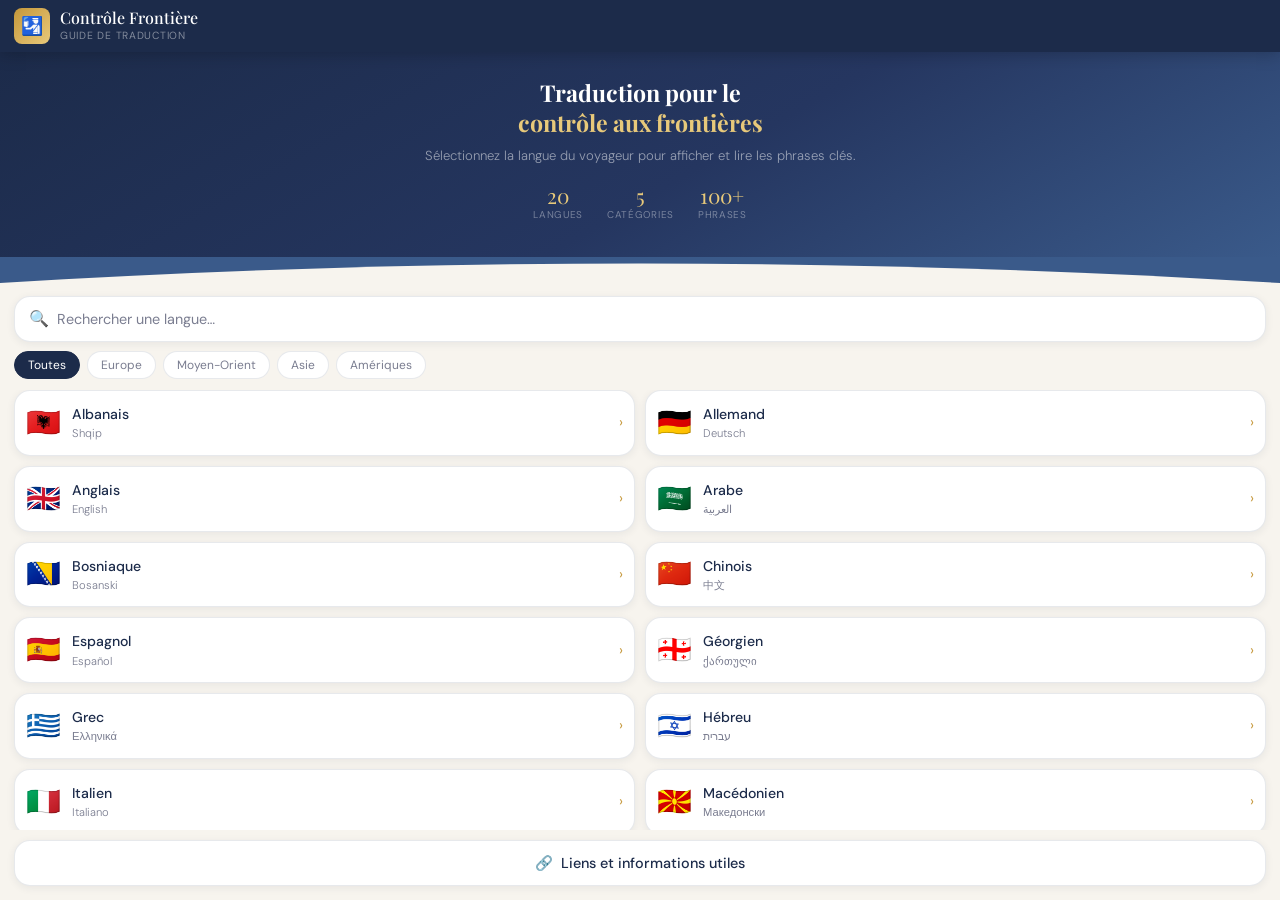
==== commit 0d74e388: "Restaure index.html complet (1417 lignes) après écrasement accidentel" ====
--- a/index.html
+++ b/index.html
@@ -1,99 +1,1417 @@
 <!DOCTYPE html>
 <html lang="fr">
 <head>
-  <meta charset="UTF-8"/>
-  <meta name="viewport" content="width=device-width, initial-scale=1.0, viewport-fit=cover"/>
-  <meta name="apple-mobile-web-app-capable" content="yes"/>
-  <meta name="apple-mobile-web-app-status-bar-style" content="default"/>
-  <meta name="theme-color" content="#1C2B4A"/>
-  <!-- Force light mode — prevent OS dark mode from overriding -->
-  <meta name="color-scheme" content="light only"/>
-  <title>Traduction Contrôle Frontière</title>
-
-  <!-- PWA manifest + icônes -->
-  <link rel="manifest" href="./manifest.json"/>
-  <link rel="icon" type="image/x-icon" href="./favicon.ico"/>
-  <link rel="icon" type="image/png" sizes="32x32" href="./icons/favicon-32.png"/>
-  <link rel="apple-touch-icon" sizes="180x180" href="./icons/apple-touch-icon.png"/>
-
-  <link rel="preconnect" href="https://fonts.googleapis.com"/>
-  <link href="https://fonts.googleapis.com/css2?family=Playfair+Display:wght@500;700&family=DM+Sans:wght@300;400;500&display=swap" rel="stylesheet"/>
-  <link rel="stylesheet" href="style.css"/>
+<meta charset="UTF-8"/>
+<meta name="viewport" content="width=device-width, initial-scale=1.0, viewport-fit=cover"/>
+<meta name="mobile-web-app-capable" content="yes"/>
+<meta name="apple-mobile-web-app-capable" content="yes"/>
+<meta name="color-scheme" content="light only"/>
+<meta name="theme-color" content="#1C2B4A"/>
+<title>Traduction Contrôle Frontière</title>
+<link rel="preconnect" href="https://fonts.googleapis.com"/>
+<link href="https://fonts.googleapis.com/css2?family=Playfair+Display:wght@500;700&family=DM+Sans:wght@300;400;500&display=swap" rel="stylesheet"/>
+<style>
+/* ═══════════════════════════════════════════════════════════
+   style.css — Traduction Contrôle Frontière
+   Mobile-first · Forced light mode
+═══════════════════════════════════════════════════════════ */
+
+/* ── 0. FORCE LIGHT MODE ── */
+:root { color-scheme: light only; }
+@media (prefers-color-scheme: dark) { :root { color-scheme: light; } }
+
+/* ── 1. TOKENS ── */
+:root {
+  --navy:       #1C2B4A;
+  --navy-2:     #253660;
+  --navy-3:     #3a5a8a;
+  --gold:       #C5973A;
+  --gold-l:     #E8C97A;
+  --sage:       #7A9E8E;
+  --sage-l:     #B2CFC5;
+  --cream:      #F7F4EE;
+  --white:      #FFFFFF;
+  --border:     rgba(28,43,74,.10);
+  --border-2:   rgba(28,43,74,.06);
+  --text:       #1E2235;
+  --muted:      #7A7D90;
+  --sh-sm:      0 2px 8px  rgba(28,43,74,.07);
+  --sh-md:      0 4px 20px rgba(28,43,74,.10);
+  --r-sm:  8px;
+  --r-md:  12px;
+  --r-lg:  16px;
+  --r-xl:  20px;
+  --r-pill:100px;
+  --gap:   14px;
+  --gap-sm:10px;
+  --font-body:   'DM Sans', sans-serif;
+  --font-display:'Playfair Display', serif;
+  --topbar-h:    52px;
+}
+
+/* ── 2. RESET ── */
+*, *::before, *::after { box-sizing: border-box; margin: 0; padding: 0; }
+html, body { height: 100%; background: var(--cream) !important; color: var(--text) !important; }
+body { font-family: var(--font-body); font-size: 16px; line-height: 1.5; overflow: hidden; overscroll-behavior: none; }
+button { font-family: var(--font-body); cursor: pointer; border: none; background: none; -webkit-tap-highlight-color: transparent; }
+input  { font-family: var(--font-body); color: var(--text); background: transparent; border: none; outline: none; }
+
+/* ── 3. APP SHELL ── */
+#app { display: flex; flex-direction: column; height: 100vh; height: 100dvh; overflow: hidden; background: var(--cream); }
+.hidden { display: none !important; }
+
+/* ── 4. TOPBAR ── */
+.topbar {
+  flex-shrink: 0;
+  background: var(--navy);
+  height: calc(var(--topbar-h) + env(safe-area-inset-top));
+  padding-top: env(safe-area-inset-top);
+  padding-inline: var(--gap);
+  display: flex;
+  align-items: center;
+  box-shadow: 0 2px 16px rgba(0,0,0,.22);
+  z-index: 10;
+}
+.topbar-state { display: flex; align-items: center; gap: 10px; width: 100%; }
+.topbar-logo  { width:36px; height:36px; border-radius:var(--r-sm); background:linear-gradient(135deg,var(--gold),var(--gold-l)); display:flex; align-items:center; justify-content:center; font-size:18px; flex-shrink:0; }
+.topbar-title { flex:1; display:flex; flex-direction:column; gap:1px; }
+.topbar-main  { font-family:var(--font-display); font-size:1rem; font-weight:500; color:#fff; line-height:1.2; }
+.topbar-sub   { font-size:.65rem; color:rgba(255,255,255,.45); letter-spacing:.07em; text-transform:uppercase; }
+.topbar-back  { width:36px; height:36px; border-radius:var(--r-sm); background:rgba(255,255,255,.12); color:#fff; font-size:18px; display:flex; align-items:center; justify-content:center; flex-shrink:0; transition:background .18s; }
+.topbar-back:active { background:rgba(255,255,255,.28); }
+.topbar-flag  { font-size:1.75rem; flex-shrink:0; }
+
+/* ── 5. SCREENS ── */
+.screen { display: flex; flex-direction: column; flex: 1; overflow: hidden; }
+.screen.active { display: flex; }
+
+/* ── 6. HOME ── */
+.hero { flex-shrink:0; background:linear-gradient(150deg,var(--navy) 0%,var(--navy-2) 55%,var(--navy-3) 100%); padding:26px var(--gap) 34px; text-align:center; }
+.hero h1 { font-family:var(--font-display); font-size:1.45rem; font-weight:700; color:#fff; line-height:1.28; margin-bottom:8px; }
+.hero h1 .accent { color:var(--gold-l); }
+.hero p { font-size:.82rem; font-weight:300; color:rgba(255,255,255,.52); line-height:1.65; margin-bottom:18px; }
+.hero-stats { display:flex; justify-content:center; gap:24px; }
+.stat { display:flex; flex-direction:column; align-items:center; gap:2px; }
+.stat-n { font-family:var(--font-display); font-size:1.3rem; color:var(--gold-l); line-height:1; }
+.stat-l { font-size:.62rem; color:rgba(255,255,255,.38); letter-spacing:.07em; text-transform:uppercase; }
+
+.wave { display:block; flex-shrink:0; width:100%; height:26px; background:linear-gradient(to bottom,var(--navy-3),var(--navy-3)); }
+
+/* Search */
+.search-wrap { flex-shrink:0; padding:13px var(--gap) 9px; }
+.search-box  { display:flex; align-items:center; gap:8px; background:var(--white); border:1px solid var(--border); border-radius:var(--r-lg); padding:10px 14px; box-shadow:var(--sh-sm); }
+.search-box input { flex:1; font-size:.9rem; }
+.search-box input::placeholder { color:var(--muted); }
+.search-icon  { font-size:1rem; color:var(--muted); flex-shrink:0; }
+.search-clear { color:var(--muted); font-size:.9rem; padding:2px 4px; border-radius:4px; }
+.search-clear:active { color:var(--navy); }
+
+/* Filter chips */
+.filter-bar { flex-shrink:0; display:flex; gap:7px; padding:0 var(--gap) 11px; overflow-x:auto; }
+.filter-bar::-webkit-scrollbar { display:none; }
+.chip { padding:5px 13px; border-radius:var(--r-pill); font-size:.75rem; border:1px solid var(--border); background:var(--white); color:var(--muted); white-space:nowrap; flex-shrink:0; transition:all .18s; }
+.chip.active { background:var(--navy); color:#fff; border-color:var(--navy); }
+.chip:active { opacity:.75; }
+
+/* Lang grid */
+.lang-grid { display:grid; grid-template-columns:repeat(2,1fr); gap:var(--gap-sm); padding:0 var(--gap) 10px; overflow-y:auto; -webkit-overflow-scrolling:touch; overscroll-behavior-y:contain; flex:1; min-height:0; }
+.lang-grid::-webkit-scrollbar { width:3px; }
+.lang-grid::-webkit-scrollbar-thumb { background:var(--sage-l); border-radius:2px; }
+
+.lang-card { background:var(--white); border:1px solid var(--border); border-radius:var(--r-lg); padding:13px 11px; display:flex; align-items:center; gap:11px; box-shadow:var(--sh-sm); cursor:pointer; transition:transform .15s,box-shadow .15s; -webkit-tap-highlight-color:transparent; }
+.lang-card:active { transform:scale(.96); box-shadow:none; }
+.lc-flag   { font-size:1.75rem; line-height:1; flex-shrink:0; }
+.lc-info   { flex:1; min-width:0; }
+.lc-name   { font-weight:500; font-size:.88rem; color:var(--navy); white-space:nowrap; overflow:hidden; text-overflow:ellipsis; }
+.lc-native { font-size:.7rem; color:var(--muted); font-weight:300; }
+.lc-arrow  { font-size:.9rem; color:var(--gold); flex-shrink:0; }
+
+.empty-state { grid-column:1/-1; text-align:center; padding:40px 0; color:var(--muted); }
+.empty-icon  { font-size:2rem; margin-bottom:8px; }
+
+/* Links button (bottom of home) */
+.links-btn-wrap { flex-shrink:0; padding:10px var(--gap) calc(14px + env(safe-area-inset-bottom)); }
+.links-btn { width:100%; display:flex; align-items:center; justify-content:center; gap:8px; padding:13px; border-radius:var(--r-lg); background:var(--white); border:1px solid var(--border); color:var(--navy); font-size:.9rem; font-weight:500; box-shadow:var(--sh-sm); transition:all .18s; }
+.links-btn:active { background:var(--cream); }
+
+/* ── 7. PHRASE SCREEN ── */
+.cat-tabs { flex-shrink:0; display:flex; overflow-x:auto; background:var(--navy-2); border-bottom:1px solid rgba(255,255,255,.08); }
+.cat-tabs::-webkit-scrollbar { display:none; }
+.ctab { flex-shrink:0; padding:11px 14px; font-size:.76rem; color:rgba(255,255,255,.45); border-bottom:2px solid transparent; white-space:nowrap; transition:color .18s,border-color .18s; }
+.ctab.active { color:#fff; }
+.ctab:active { opacity:.7; }
+
+.phrase-list { flex:1; overflow-y:auto; -webkit-overflow-scrolling:touch; overscroll-behavior-y:contain; padding:12px var(--gap) 24px; display:flex; flex-direction:column; gap:11px; }
+.phrase-list::-webkit-scrollbar { width:3px; }
+.phrase-list::-webkit-scrollbar-thumb { background:var(--sage-l); border-radius:2px; }
+
+/* Phrase card */
+.pcard { background:var(--white); border:1px solid var(--border); border-radius:var(--r-xl); overflow:visible; box-shadow:var(--sh-sm); }
+.pcard-fr { display:flex; align-items:flex-start; gap:7px; padding:10px 14px 8px; border-bottom:1px dashed var(--border-2); }
+.pcard-fr-flag { font-size:.95rem; flex-shrink:0; margin-top:1px; }
+.pcard-fr-text { font-size:.78rem; color:var(--muted); font-style:italic; line-height:1.55; flex:1; }
+.pcard-tr { padding:11px 14px 8px; }
+.pcard-tr-text { font-size:1.05rem; font-weight:500; color:var(--navy); line-height:1.5; }
+.pcard-tr-text.rtl { direction:rtl; text-align:right; font-size:1.15rem; }
+.pcard-actions { display:flex; gap:8px; padding:0 14px 13px; }
+
+/* Speak button */
+.btn-speak { flex:1; display:flex; align-items:center; justify-content:center; gap:7px; padding:11px 0; border-radius:var(--r-md); font-size:.86rem; font-weight:500; color:#fff; background:linear-gradient(135deg,var(--navy),var(--navy-2)); transition:opacity .15s,background .2s; user-select:none; }
+.btn-speak:active  { opacity:.82; }
+.btn-speak.playing { background:linear-gradient(135deg,#2A6050,#3D8A72); }
+.btn-speak .spk-icon { font-size:1rem; display:inline-block; }
+.btn-speak.playing .spk-icon { animation:icon-pulse .45s infinite alternate; }
+@keyframes icon-pulse { from{transform:scale(1)} to{transform:scale(1.3)} }
+
+/* Copy button */
+.btn-copy { width:44px; height:44px; flex-shrink:0; border-radius:var(--r-md); border:1px solid var(--border); background:var(--cream); font-size:1.05rem; display:flex; align-items:center; justify-content:center; transition:background .18s,border-color .18s; }
+.btn-copy:active { transform:scale(.9); }
+.btn-copy.copied { background:var(--sage); border-color:var(--sage); }
+
+/* Expand button */
+.btn-expand { width:44px; height:44px; flex-shrink:0; border-radius:var(--r-md); border:1px solid var(--border); background:var(--cream); font-size:1rem; display:flex; align-items:center; justify-content:center; color:var(--navy); transition:background .18s; }
+.btn-expand:active { background:var(--navy); color:#fff; border-color:var(--navy); }
+
+/* ── 8. LINKS & CODES SCREEN ── */
+
+/* Onglets liens/codes */
+.info-tabs { flex-shrink:0; display:flex; background:var(--navy-2); border-bottom:1px solid rgba(255,255,255,.08); }
+.itab { flex:1; padding:12px 8px; font-size:.82rem; font-family:var(--font-body); color:rgba(255,255,255,.45); border-bottom:2px solid transparent; transition:all .18s; white-space:nowrap; }
+.itab.active { color:#fff; border-bottom-color:var(--gold); }
+.itab:active { opacity:.7; }
+.links-page { flex:1; overflow-y:auto; -webkit-overflow-scrolling:touch; padding:20px var(--gap) 32px; display:flex; flex-direction:column; gap:12px; }
+.links-page::-webkit-scrollbar { width:3px; }
+.links-page::-webkit-scrollbar-thumb { background:var(--sage-l); border-radius:2px; }
+
+.links-header { padding:0 0 8px; }
+.links-header h2 { font-family:var(--font-display); font-size:1.3rem; color:var(--navy); margin-bottom:4px; }
+.links-header p  { font-size:.82rem; color:var(--muted); }
+
+.link-card { background:var(--white); border:1px solid var(--border); border-radius:var(--r-lg); padding:16px; display:flex; align-items:center; gap:14px; box-shadow:var(--sh-sm); text-decoration:none; color:inherit; transition:transform .15s,box-shadow .15s; -webkit-tap-highlight-color:transparent; }
+.link-card:active { transform:scale(.97); box-shadow:none; }
+.link-icon { width:44px; height:44px; border-radius:var(--r-md); background:linear-gradient(135deg,var(--navy),var(--navy-2)); display:flex; align-items:center; justify-content:center; font-size:1.2rem; flex-shrink:0; }
+.link-info { flex:1; min-width:0; }
+.link-title { font-weight:500; font-size:.95rem; color:var(--navy); }
+.link-url   { font-size:.72rem; color:var(--muted); margin-top:2px; white-space:nowrap; overflow:hidden; text-overflow:ellipsis; }
+/* Codes visa */
+.codes-section-title { font-weight:500; font-size:.82rem; color:var(--muted); letter-spacing:.06em; text-transform:uppercase; padding:4px 0 8px; }
+.code-card { background:var(--white); border:1px solid var(--border); border-radius:var(--r-md); padding:12px 14px; display:flex; align-items:flex-start; gap:12px; box-shadow:var(--sh-sm); margin-bottom:8px; }
+.code-badge { flex-shrink:0; background:var(--navy); color:#fff; font-size:.78rem; font-weight:700; padding:4px 10px; border-radius:var(--r-sm); white-space:nowrap; letter-spacing:.03em; }
+.code-badge.bnl { background:linear-gradient(135deg,#2A5A88,var(--navy)); }
+.code-desc { font-size:.82rem; color:var(--text); line-height:1.55; }
+
+/* ── 9. FULLSCREEN OVERLAY ── */
+.fs-overlay {
+  position: fixed;
+  inset: 0;
+  z-index: 200;
+  background: var(--navy);
+  display: flex;
+  flex-direction: column;
+  padding: env(safe-area-inset-top) 0 env(safe-area-inset-bottom);
+}
+.fs-overlay.hidden { display: none !important; }
+
+.fs-close {
+  position: absolute;
+  top: calc(12px + env(safe-area-inset-top));
+  right: 16px;
+  width: 40px; height: 40px;
+  border-radius: 50%;
+  background: rgba(255,255,255,.15);
+  color: #fff;
+  font-size: 18px;
+  display: flex; align-items: center; justify-content: center;
+  z-index: 1;
+  transition: background .18s;
+}
+.fs-close:active { background: rgba(255,255,255,.3); }
+
+.fs-body {
+  flex: 1;
+  display: flex;
+  flex-direction: column;
+  align-items: center;
+  justify-content: center;
+  padding: 60px 24px 20px;
+  gap: 28px;
+  overflow-y: auto;
+}
+
+.fs-fr {
+  font-size: 1rem;
+  font-style: italic;
+  color: rgba(255,255,255,.55);
+  text-align: center;
+  line-height: 1.6;
+  max-width: 340px;
+}
+
+.fs-tr {
+  font-family: var(--font-display);
+  font-size: clamp(2rem, 12vw, 4rem);
+  font-weight: 700;
+  color: #fff;
+  text-align: center;
+  line-height: 1.25;
+  width: 100%;
+  padding: 0 16px;
+  word-break: break-word;
+  transition: font-size 0.2s ease;
+}
+.fs-tr.rtl { direction: rtl; }
+
+.fs-actions {
+  flex-shrink: 0;
+  padding: 0 24px 20px;
+}
+
+.fs-speak {
+  width: 100%;
+  display: flex; align-items: center; justify-content: center; gap: 10px;
+  padding: 16px;
+  border-radius: var(--r-lg);
+  background: rgba(255,255,255,.15);
+  color: #fff;
+  font-size: 1rem;
+  font-weight: 500;
+  border: 1px solid rgba(255,255,255,.2);
+  transition: background .18s;
+}
+.fs-speak:active { background: rgba(255,255,255,.25); }
+.fs-speak.playing { background: linear-gradient(135deg,#2A6050,#3D8A72); border-color:transparent; }
+.fs-speak .spk-icon { font-size:1.1rem; }
+.fs-speak.playing .spk-icon { animation: icon-pulse .45s infinite alternate; }
+
+</style>
 </head>
 <body>
 
+
 <div id="app">
-
-  <!-- ══════════════════════════════════════════════
-       TOP BAR — 3 états
-  ═══════════════════════════════════════════════════ -->
-  <header class="topbar" id="topbar">
-
-    <!-- Accueil -->
+  <header class="topbar">
     <div class="topbar-state" id="topbar-home">
-      <div class="topbar-logo" aria-hidden="true">🛂</div>
+      <div class="topbar-logo">🛂</div>
       <div class="topbar-title">
         <span class="topbar-main">Contrôle Frontière</span>
         <span class="topbar-sub">Guide de traduction</span>
       </div>
     </div>
-
-    <!-- Phrases (masqué jusqu'à la sélection d'une langue) -->
     <div class="topbar-state hidden" id="topbar-phrases">
-      <button class="topbar-back" id="btn-back" aria-label="Retour">←</button>
+      <button class="topbar-back" id="btn-back">←</button>
       <div class="topbar-title">
-        <span class="topbar-main" id="topbar-lang-name">—</span>
-        <span class="topbar-sub"  id="topbar-lang-native">—</span>
+        <span class="topbar-main" id="topbar-lang-name"></span>
+        <span class="topbar-sub" id="topbar-lang-native"></span>
       </div>
-      <span class="topbar-flag" id="topbar-lang-flag" aria-hidden="true"></span>
+      <span class="topbar-flag" id="topbar-lang-flag"></span>
     </div>
-
-    <!-- Liens & Codes (masqué par défaut) -->
     <div class="topbar-state hidden" id="topbar-links">
-      <button class="topbar-back" id="btn-back-links" aria-label="Retour">←</button>
+      <button class="topbar-back" id="btn-back-links">←</button>
       <div class="topbar-title">
-        <span class="topbar-main">Liens & Codes visa</span>
-        <span class="topbar-sub">Ressources utiles</span>
+        <span class="topbar-main">Liens &amp; Codes</span>
+        <span class="topbar-sub">Ressources</span>
       </div>
+      <span style="font-size:1.4rem">🔗</span>
     </div>
-
   </header>
 
-  <!-- ══════════════════════════════════════════════
-       ÉCRAN 1 — Sélection langue
-  ═══════════════════════════════════════════════════ -->
   <main id="screen-home" class="screen active">
-
-    <!-- Hero -->
-    <section class="hero" aria-label="Introduction">
+    <section class="hero">
       <h1>Traduction pour le<br/><span class="accent">contrôle aux frontières</span></h1>
       <p>Sélectionnez la langue du voyageur pour afficher et lire les phrases clés.</p>
-      <div class="hero-stats" aria-label="Statistiques">
+      <div class="hero-stats">
         <div class="stat"><span class="stat-n">20</span><span class="stat-l">Langues</span></div>
-        <div class="stat"><span class="stat-n">5</span> <span class="stat-l">Catégories</span></div>
+        <div class="stat"><span class="stat-n">5</span><span class="stat-l">Catégories</span></div>
         <div class="stat"><span class="stat-n">100+</span><span class="stat-l">Phrases</span></div>
       </div>
     </section>
-
-    <!-- Séparateur vague -->
-    <svg class="wave" viewBox="0 0 390 26" xmlns="http://www.w3.org/2000/svg"
-         preserveAspectRatio="none" aria-hidden="true">
+    <svg class="wave" viewBox="0 0 390 26" xmlns="http://www.w3.org/2000/svg" preserveAspectRatio="none">
       <path d="M0,26 C130,0 260,0 390,26 L390,26 L0,26 Z" fill="#F7F4EE"/>
     </svg>
-
-    <!-- Recherche -->
     <div class="search-wrap">
       <div class="search-box">
-        <span class="search-icon" aria-hidden="true">🔍</span>
-        <input
-          type="search"
-          id="search-input"
-          placeholder="Rechercher une langue…"
-          autocomplete="off"
-          autocorrect="off"
-          spellcheck="false"
-          aria-label="Rechercher une langue"
-        />
-        <button class="search-clear hidden" id="search-clear" aria-label="Effacer la recherche">✕</button>
+        <span class="search-icon">🔍</span>
+        <input type="search" id="search-input" placeholder="Rechercher une langue…" autocomplete="off" autocorrect="off" spellcheck="false"/>
+        <button class="search-clear hidden" id="search-clear">✕</button>
       </div>
-    +    </div>
+    <nav class="filter-bar" id="filter-bar"></nav>
+    <div class="lang-grid" id="lang-grid" role="list"></div>
+    <div class="links-btn-wrap">
+      <button class="links-btn" id="btn-open-links">🔗 &nbsp;Liens et informations utiles</button>
+    </div>
+  </main>
+
+  <section id="screen-phrases" class="screen hidden">
+    <nav class="cat-tabs" id="cat-tabs"></nav>
+    <div class="phrase-list" id="phrase-list" aria-live="polite"></div>
+  </section>
+
+  <section id="screen-links" class="screen hidden">
+    <div class="info-tabs">
+      <button class="itab active" data-tab="liens">🔗 Liens utiles</button>
+      <button class="itab" data-tab="codes">🪪 Codes Visa</button>
+    </div>
+    <div class="links-page" id="links-page"></div>
+  </section>
+
+  <div id="fs-overlay" class="fs-overlay hidden" role="dialog" aria-modal="true">
+    <button class="fs-close" id="fs-close">✕</button>
+    <div class="fs-body">
+      <div class="fs-fr" id="fs-fr"></div>
+      <div class="fs-tr" id="fs-tr"></div>
+    </div>
+    <div class="fs-actions">
+      <button class="fs-speak" id="fs-speak"><span class="spk-icon">🔊</span> Écouter</button>
+    </div>
+  </div>
+</div>
+<script>
+/* ═══════════════════════════════════════════════════════════
+   app.js — Traduction Contrôle Frontière
+   Données issues du Google Sheet Arnaud
+═══════════════════════════════════════════════════════════ */
+"use strict";
+
+/* ─────────────────────────────────────────────────────────
+   1. DONNÉES — CATÉGORIES
+───────────────────────────────────────────────────────── */
+const CATEGORIES = [
+  { key: "motif",   label: "Motif de voyage", icon: "✈️",  color: "#2E6A58", offset: 0  },
+  { key: "duree",   label: "Durée du voyage",  icon: "📅",  color: "#B07D20", offset: 5  },
+  { key: "lieux",   label: "Lieux du séjour",  icon: "📍",  color: "#2A5A88", offset: 11 },
+  { key: "argent",  label: "Argent",            icon: "💳",  color: "#8B3A2A", offset: 15 },
+  { key: "autres",  label: "Autres",            icon: "📋",  color: "#5A3A8B", offset: 18 },
+];
+
+/* ─────────────────────────────────────────────────────────
+   2. DONNÉES — LIENS UTILES
+───────────────────────────────────────────────────────── */
+const LINKS = [
+  { id:1, titre:"Vols départs",           url:"https://www.brussels-charleroi-airport.com/d_jour.html",                                              icon:"✈️" },
+  { id:2, titre:"Vols arrivées",           url:"https://www.brussels-charleroi-airport.com/a_jours.html",                                             icon:"🛬" },
+  { id:3, titre:"Calculateur de séjour",  url:"https://ec.europa.eu/assets/home/visa-calculator/calculator.htm?lang=fr",                             icon:"🗓️" },
+  { id:4, titre:"Vérification Booking",   url:"https://secure.booking.com/help/confirmation_pin_auth?origin=home_bnpinauth_start",                    icon:"🏨" },
+  { id:5, titre:"Vérification Pégasus",   url:"https://www.flypgs.com/fr",                                                                           icon:"🛩️" },
+  { id:6, titre:"Vérification Wizzair",   url:"https://www.wizzair.com/en-gb/travel-agency-booking",                                                  icon:"🟣" },
+];
+
+/* ─────────────────────────────────────────────────────────
+   3. DONNÉES — LANGUES + QUESTIONS
+   Structure : { slug, id, name, native, flag, region, rtl, audioFolder, questions }
+   questions : tableau de 20 objets { fr, tr, cat }
+   Les questions sont dans l'ordre Q001→Q020 tel que le CSV.
+   Catégorie déduite de la colonne "catégorie" du CSV.
+───────────────────────────────────────────────────────── */
+
+// Map LangueID → { slug, native, region, rtl, audioFolder }
+const LANG_META = {
+  SQ: { slug:"albanais",    native:"Shqip",       region:"europe",        rtl:false, audioFolder:"Albanais"    },
+  DE: { slug:"allemand",    native:"Deutsch",      region:"europe",        rtl:false, audioFolder:"Allemand"    },
+  EN: { slug:"anglais",     native:"English",      region:"europe",        rtl:false, audioFolder:"Anglais"     },
+  AR: { slug:"arabe",       native:"العربية",       region:"moyen-orient",  rtl:true,  audioFolder:"Arabe"       },
+  BS: { slug:"bosniaque",   native:"Bosanski",     region:"europe",        rtl:false, audioFolder:"Bosniaque"   },
+  ZH: { slug:"chinois",     native:"中文",          region:"asie",          rtl:false, audioFolder:"Chinois"     },
+  ES: { slug:"espagnol",    native:"Español",      region:"amerique",      rtl:false, audioFolder:"Espagnol"    },
+  KA: { slug:"georgien",    native:"ქართული",      region:"europe",        rtl:false, audioFolder:"Georgien"    },
+  EL: { slug:"grec",        native:"Ελληνικά",     region:"europe",        rtl:false, audioFolder:"Grec"        },
+  HE: { slug:"hebreu",      native:"עברית",         region:"moyen-orient",  rtl:true,  audioFolder:"Hebreu"      },
+  IT: { slug:"italien",     native:"Italiano",     region:"europe",        rtl:false, audioFolder:"Italien"     },
+  MK: { slug:"macedonien",  native:"Македонски",   region:"europe",        rtl:false, audioFolder:"Macedonien"  },
+  NL: { slug:"neerlandais", native:"Nederlands",   region:"europe",        rtl:false, audioFolder:"Neerlandais" },
+  FA: { slug:"persan",      native:"فارسی",         region:"moyen-orient",  rtl:true,  audioFolder:"Persan"      },
+  PT: { slug:"portugais",   native:"Português",    region:"amerique",      rtl:false, audioFolder:"Portugais"   },
+  RO: { slug:"roumain",     native:"Română",       region:"europe",        rtl:false, audioFolder:"Roumain"     },
+  RU: { slug:"russe",       native:"Русский",      region:"europe",        rtl:false, audioFolder:"Russe"       },
+  SR: { slug:"serbe",       native:"Srpski",       region:"europe",        rtl:false, audioFolder:"Serbe"       },
+  TR: { slug:"turc",        native:"Türkçe",       region:"europe",        rtl:false, audioFolder:"Turc"        },
+  UK: { slug:"ukrainien",   native:"Українська",   region:"europe",        rtl:false, audioFolder:"Ukrainien"   },
+};
+
+// Map catégorie CSV → clé interne
+const CAT_MAP = {
+  "Motif de voyage": "motif",
+  "Durée du voyage": "duree",
+  "Lieux du séjour": "lieux",
+  "Argent":          "argent",
+  "Autres":          "autres",
+};
+
+// Toutes les questions issues du CSV (ordre identique)
+const RAW_QUESTIONS = [
+  // ── ALBANAIS (SQ)
+  {id:"Q001",lang:"SQ",fr:"Pourquoi venir en Belgique ?",tr:"Pse të vini në Belgjikë ?",cat:"Motif de voyage"},
+  {id:"Q002",lang:"SQ",fr:"Pour rendre visite à de la famille ?",tr:"Për të vizituar familjen?",cat:"Motif de voyage"},
+  {id:"Q003",lang:"SQ",fr:"Pour faire du tourisme ?",tr:"Për turizëm?",cat:"Motif de voyage"},
+  {id:"Q004",lang:"SQ",fr:"Pour le travail ?",tr:"Për punë?",cat:"Motif de voyage"},
+  {id:"Q005",lang:"SQ",fr:"Montrez-moi votre contrat de travail ou votre invitation.",tr:"Më trego kontratën tënde të punës ose ftesën.",cat:"Motif de voyage"},
+  {id:"Q006",lang:"SQ",fr:"Combien de temps restez vous en Europe ?",tr:"Sa gjatë do të qëndrosh në Evropë?",cat:"Durée du voyage"},
+  {id:"Q007",lang:"SQ",fr:"Jours",tr:"Ditë",cat:"Durée du voyage"},
+  {id:"Q008",lang:"SQ",fr:"Semaines",tr:"Javë",cat:"Durée du voyage"},
+  {id:"Q009",lang:"SQ",fr:"Mois",tr:"Muaj",cat:"Durée du voyage"},
+  {id:"Q010",lang:"SQ",fr:"Avez-vous un billet retour ?",tr:"Ke biletë kthimi?",cat:"Durée du voyage"},
+  {id:"Q011",lang:"SQ",fr:"Montrez moi votre billet retour",tr:"Më trego biletën tënde të kthimit.",cat:"Durée du voyage"},
+  {id:"Q012",lang:"SQ",fr:"Où allez vous dormir ?",tr:"Ku do të qëndrosh?",cat:"Lieux du séjour"},
+  {id:"Q013",lang:"SQ",fr:"Chez de la famille ou des amis ?",tr:"Me familje apo me miq?",cat:"Lieux du séjour"},
+  {id:"Q014",lang:"SQ",fr:"A l'hôtel ?",tr:"Në një hotel?",cat:"Lieux du séjour"},
+  {id:"Q015",lang:"SQ",fr:"Montrez-moi la réservation d'hôtel",tr:"Më trego rezervimin e hotelit.",cat:"Lieux du séjour"},
+  {id:"Q016",lang:"SQ",fr:"Avez-vous de l'argent liquide ou une carte de crédit ?",tr:"A ke para në dorë apo kartë krediti?",cat:"Argent"},
+  {id:"Q017",lang:"SQ",fr:"Montrez-moi l'argent",tr:"Më trego paratë në dorë.",cat:"Argent"},
+  {id:"Q018",lang:"SQ",fr:"Montrez-moi la carte de crédit",tr:"Më trego kartën e kreditit.",cat:"Argent"},
+  {id:"Q019",lang:"SQ",fr:"Mettez les 4 doigts de la main droite sur la lumière verte",tr:"Vendosni katër gishtat e dorës së djathtë mbi dritën jeshile.",cat:"Autres"},
+  {id:"Q020",lang:"SQ",fr:"Placez-vous devant la caméra",tr:"Qëndroni përpara kamerës.",cat:"Autres"},
+  // ── ALLEMAND (DE)
+  {id:"Q001",lang:"DE",fr:"Pourquoi venir en Belgique ?",tr:"Warum nach Belgien kommen.",cat:"Motif de voyage"},
+  {id:"Q002",lang:"DE",fr:"Pour rendre visite à de la famille ?",tr:"Um Ihre Familie zu besuchen?",cat:"Motif de voyage"},
+  {id:"Q003",lang:"DE",fr:"Pour faire du tourisme ?",tr:"Um Urlaub zu machen?",cat:"Motif de voyage"},
+  {id:"Q004",lang:"DE",fr:"Pour le travail ?",tr:"Um zu arbeiten?",cat:"Motif de voyage"},
+  {id:"Q005",lang:"DE",fr:"Montrez-moi votre contrat de travail ou votre invitation.",tr:"Zeigen Sie mir Ihren Arbeitsvertrag oder Ihre Einladung.",cat:"Motif de voyage"},
+  {id:"Q006",lang:"DE",fr:"Combien de temps restez vous en Europe ?",tr:"Wie lange bleiben Sie in Europa?",cat:"Durée du voyage"},
+  {id:"Q007",lang:"DE",fr:"Jours",tr:"Tage",cat:"Durée du voyage"},
+  {id:"Q008",lang:"DE",fr:"Semaines",tr:"Wochen",cat:"Durée du voyage"},
+  {id:"Q009",lang:"DE",fr:"Mois",tr:"Monate",cat:"Durée du voyage"},
+  {id:"Q010",lang:"DE",fr:"Avez-vous un billet retour ?",tr:"Haben Sie ein Rückflugticket?",cat:"Durée du voyage"},
+  {id:"Q011",lang:"DE",fr:"Montrez moi votre billet retour",tr:"Zeigen Sie mir Ihr Rückflugticket.",cat:"Durée du voyage"},
+  {id:"Q012",lang:"DE",fr:"Où allez vous dormir ?",tr:"Wo werden Sie übernachten?",cat:"Lieux du séjour"},
+  {id:"Q013",lang:"DE",fr:"Chez de la famille ou des amis ?",tr:"Bei Familie oder Freunden?",cat:"Lieux du séjour"},
+  {id:"Q014",lang:"DE",fr:"A l'hôtel ?",tr:"Im Hotel?",cat:"Lieux du séjour"},
+  {id:"Q015",lang:"DE",fr:"Montrez-moi la réservation d'hôtel",tr:"Zeigen Sie mir die Hotelreservierung",cat:"Lieux du séjour"},
+  {id:"Q016",lang:"DE",fr:"Avez-vous de l'argent liquide ou une carte de crédit ?",tr:"Haben Sie Bargeld oder eine Kreditkarte?",cat:"Argent"},
+  {id:"Q017",lang:"DE",fr:"Montrez-moi l'argent",tr:"Zeigen Sie mir das Geld",cat:"Argent"},
+  {id:"Q018",lang:"DE",fr:"Montrez-moi la carte de crédit",tr:"Zeigen Sie mir die Kreditkarte",cat:"Argent"},
+  {id:"Q019",lang:"DE",fr:"Mettez les 4 doigts de la main droite sur la lumière verte",tr:"Legen Sie die vier Finger Ihrer rechten Hand auf das grüne Licht.",cat:"Autres"},
+  {id:"Q020",lang:"DE",fr:"Placez-vous devant la caméra",tr:"Stellen Sie sich vor die Kamera.",cat:"Autres"},
+  // ── ANGLAIS (EN)
+  {id:"Q001",lang:"EN",fr:"Pourquoi venir en Belgique ?",tr:"Why do you come in Belgium ?",cat:"Motif de voyage"},
+  {id:"Q002",lang:"EN",fr:"Pour rendre visite à de la famille ?",tr:"To visit your family?",cat:"Motif de voyage"},
+  {id:"Q003",lang:"EN",fr:"Pour faire du tourisme ?",tr:"For tourism?",cat:"Motif de voyage"},
+  {id:"Q004",lang:"EN",fr:"Pour le travail ?",tr:"For work?",cat:"Motif de voyage"},
+  {id:"Q005",lang:"EN",fr:"Montrez-moi votre contrat de travail ou votre invitation.",tr:"Show me your employment contract or invitation.",cat:"Motif de voyage"},
+  {id:"Q006",lang:"EN",fr:"Combien de temps restez vous en Europe ?",tr:"How long are you staying in Europe?",cat:"Durée du voyage"},
+  {id:"Q007",lang:"EN",fr:"Jours",tr:"Days",cat:"Durée du voyage"},
+  {id:"Q008",lang:"EN",fr:"Semaines",tr:"Weeks",cat:"Durée du voyage"},
+  {id:"Q009",lang:"EN",fr:"Mois",tr:"Months",cat:"Durée du voyage"},
+  {id:"Q010",lang:"EN",fr:"Avez-vous un billet retour ?",tr:"Do you have a return ticket?",cat:"Durée du voyage"},
+  {id:"Q011",lang:"EN",fr:"Montrez moi votre billet retour",tr:"Show me your return ticket.",cat:"Durée du voyage"},
+  {id:"Q012",lang:"EN",fr:"Où allez vous dormir ?",tr:"Where are you staying?",cat:"Lieux du séjour"},
+  {id:"Q013",lang:"EN",fr:"Chez de la famille ou des amis ?",tr:"With family or friends?",cat:"Lieux du séjour"},
+  {id:"Q014",lang:"EN",fr:"A l'hôtel ?",tr:"At a hotel?",cat:"Lieux du séjour"},
+  {id:"Q015",lang:"EN",fr:"Montrez-moi la réservation d'hôtel",tr:"Show me the hotel reservation.",cat:"Lieux du séjour"},
+  {id:"Q016",lang:"EN",fr:"Avez-vous de l'argent liquide ou une carte de crédit ?",tr:"Do you have cash or a credit card?",cat:"Argent"},
+  {id:"Q017",lang:"EN",fr:"Montrez-moi l'argent",tr:"Show me the cash.",cat:"Argent"},
+  {id:"Q018",lang:"EN",fr:"Montrez-moi la carte de crédit",tr:"Show me the credit card.",cat:"Argent"},
+  {id:"Q019",lang:"EN",fr:"Mettez les 4 doigts de la main droite sur la lumière verte",tr:"Place the four fingers of your right hand on the green light.",cat:"Autres"},
+  {id:"Q020",lang:"EN",fr:"Placez-vous devant la caméra",tr:"Stand in front of the camera.",cat:"Autres"},
+  // ── ARABE (AR)
+  {id:"Q001",lang:"AR",fr:"Pourquoi venir en Belgique ?",tr:"لماذا المجيء إلى بلجيكا؟",cat:"Motif de voyage"},
+  {id:"Q002",lang:"AR",fr:"Pour rendre visite à de la famille ?",tr:"لزيارة عائلتك؟",cat:"Motif de voyage"},
+  {id:"Q003",lang:"AR",fr:"Pour faire du tourisme ?",tr:"للسياحة؟",cat:"Motif de voyage"},
+  {id:"Q004",lang:"AR",fr:"Pour le travail ?",tr:"للعمل؟",cat:"Motif de voyage"},
+  {id:"Q005",lang:"AR",fr:"Montrez-moi votre contrat de travail ou votre invitation.",tr:"أرني عقد عملك أو دعوتك.",cat:"Motif de voyage"},
+  {id:"Q006",lang:"AR",fr:"Combien de temps restez vous en Europe ?",tr:"كم من الوقت ستبقى في أوروبا؟",cat:"Durée du voyage"},
+  {id:"Q007",lang:"AR",fr:"Jours",tr:"أيام",cat:"Durée du voyage"},
+  {id:"Q008",lang:"AR",fr:"Semaines",tr:"أسابيع",cat:"Durée du voyage"},
+  {id:"Q009",lang:"AR",fr:"Mois",tr:"أشهر",cat:"Durée du voyage"},
+  {id:"Q010",lang:"AR",fr:"Avez-vous un billet retour ?",tr:"هل لديك تذكرة عودة؟",cat:"Durée du voyage"},
+  {id:"Q011",lang:"AR",fr:"Montrez moi votre billet retour",tr:"أرني تذكرة عودتك.",cat:"Durée du voyage"},
+  {id:"Q012",lang:"AR",fr:"Où allez vous dormir ?",tr:"أين ستنام؟",cat:"Lieux du séjour"},
+  {id:"Q013",lang:"AR",fr:"Chez de la famille ou des amis ?",tr:"عند العائلة أو الأصدقاء؟",cat:"Lieux du séjour"},
+  {id:"Q014",lang:"AR",fr:"A l'hôtel ?",tr:"في الفندق؟",cat:"Lieux du séjour"},
+  {id:"Q015",lang:"AR",fr:"Montrez-moi la réservation d'hôtel",tr:"أرني حجز الفندق",cat:"Lieux du séjour"},
+  {id:"Q016",lang:"AR",fr:"Avez-vous de l'argent liquide ou une carte de crédit ?",tr:"هل لديك نقود أو بطاقة ائتمان؟",cat:"Argent"},
+  {id:"Q017",lang:"AR",fr:"Montrez-moi l'argent",tr:"أرني النقود",cat:"Argent"},
+  {id:"Q018",lang:"AR",fr:"Montrez-moi la carte de crédit",tr:"أرني بطاقة الائتمان",cat:"Argent"},
+  {id:"Q019",lang:"AR",fr:"Mettez les 4 doigts de la main droite sur la lumière verte",tr:"ضع أصابع يدك اليمنى الأربعة على الضوء الأخضر.",cat:"Autres"},
+  {id:"Q020",lang:"AR",fr:"Placez-vous devant la caméra",tr:"قف أمام الكاميرا.",cat:"Autres"},
+  // ── BOSNIAQUE (BS)
+  {id:"Q001",lang:"BS",fr:"Pourquoi venir en Belgique ?",tr:"Zašto doći u Belgiju?",cat:"Motif de voyage"},
+  {id:"Q002",lang:"BS",fr:"Pour rendre visite à de la famille ?",tr:"Da posjetite svoju porodicu?",cat:"Motif de voyage"},
+  {id:"Q003",lang:"BS",fr:"Pour faire du tourisme ?",tr:"Za turizam?",cat:"Motif de voyage"},
+  {id:"Q004",lang:"BS",fr:"Pour le travail ?",tr:"Za posao?",cat:"Motif de voyage"},
+  {id:"Q005",lang:"BS",fr:"Montrez-moi votre contrat de travail ou votre invitation.",tr:"Pokazite mi vaš ugovor o radu ili pozivnicu.",cat:"Motif de voyage"},
+  {id:"Q006",lang:"BS",fr:"Combien de temps restez vous en Europe ?",tr:"Koliko dugo boravite u Evropi?",cat:"Durée du voyage"},
+  {id:"Q007",lang:"BS",fr:"Jours",tr:"Dani",cat:"Durée du voyage"},
+  {id:"Q008",lang:"BS",fr:"Semaines",tr:"Sedmice",cat:"Durée du voyage"},
+  {id:"Q009",lang:"BS",fr:"Mois",tr:"Mjeseci",cat:"Durée du voyage"},
+  {id:"Q010",lang:"BS",fr:"Avez-vous un billet retour ?",tr:"Imate li povratnu kartu?",cat:"Durée du voyage"},
+  {id:"Q011",lang:"BS",fr:"Montrez moi votre billet retour",tr:"Pokazite mi vašu povratnu kartu.",cat:"Durée du voyage"},
+  {id:"Q012",lang:"BS",fr:"Où allez vous dormir ?",tr:"Gdje ćete boraviti?",cat:"Lieux du séjour"},
+  {id:"Q013",lang:"BS",fr:"Chez de la famille ou des amis ?",tr:"Sa porodicom ili prijateljima?",cat:"Lieux du séjour"},
+  {id:"Q014",lang:"BS",fr:"A l'hôtel ?",tr:"U hotelu?",cat:"Lieux du séjour"},
+  {id:"Q015",lang:"BS",fr:"Montrez-moi la réservation d'hôtel",tr:"Pokažite mi rezervaciju hotela.",cat:"Lieux du séjour"},
+  {id:"Q016",lang:"BS",fr:"Avez-vous de l'argent liquide ou une carte de crédit ?",tr:"Imate li gotovinu ili kreditnu karticu?",cat:"Argent"},
+  {id:"Q017",lang:"BS",fr:"Montrez-moi l'argent",tr:"Pokažite mi gotovinu.",cat:"Argent"},
+  {id:"Q018",lang:"BS",fr:"Montrez-moi la carte de crédit",tr:"Pokažite mi kreditnu karticu.",cat:"Argent"},
+  {id:"Q019",lang:"BS",fr:"Mettez les 4 doigts de la main droite sur la lumière verte",tr:"Stavite četiri prsta desne ruke na zeleno svjetlo.",cat:"Autres"},
+  {id:"Q020",lang:"BS",fr:"Placez-vous devant la caméra",tr:"Stajte ispred kamere.",cat:"Autres"},
+  // ── CHINOIS (ZH)
+  {id:"Q001",lang:"ZH",fr:"Pourquoi venir en Belgique ?",tr:"为什么来比利时？",cat:"Motif de voyage"},
+  {id:"Q002",lang:"ZH",fr:"Pour rendre visite à de la famille ?",tr:"探亲？",cat:"Motif de voyage"},
+  {id:"Q003",lang:"ZH",fr:"Pour faire du tourisme ?",tr:"旅游？",cat:"Motif de voyage"},
+  {id:"Q004",lang:"ZH",fr:"Pour le travail ?",tr:"工作？",cat:"Motif de voyage"},
+  {id:"Q005",lang:"ZH",fr:"Montrez-moi votre contrat de travail ou votre invitation.",tr:"请出示您的工作合同或邀请函。",cat:"Motif de voyage"},
+  {id:"Q006",lang:"ZH",fr:"Combien de temps restez vous en Europe ?",tr:"您将在欧洲停留多久？",cat:"Durée du voyage"},
+  {id:"Q007",lang:"ZH",fr:"Jours",tr:"几天",cat:"Durée du voyage"},
+  {id:"Q008",lang:"ZH",fr:"Semaines",tr:"几周",cat:"Durée du voyage"},
+  {id:"Q009",lang:"ZH",fr:"Mois",tr:"几个月",cat:"Durée du voyage"},
+  {id:"Q010",lang:"ZH",fr:"Avez-vous un billet retour ?",tr:"您有返程机票吗？",cat:"Durée du voyage"},
+  {id:"Q011",lang:"ZH",fr:"Montrez moi votre billet retour",tr:"请出示您的返程机票。",cat:"Durée du voyage"},
+  {id:"Q012",lang:"ZH",fr:"Où allez vous dormir ?",tr:"你们打算住哪里？",cat:"Lieux du séjour"},
+  {id:"Q013",lang:"ZH",fr:"Chez de la famille ou des amis ?",tr:"在亲戚或朋友家吗？",cat:"Lieux du séjour"},
+  {id:"Q014",lang:"ZH",fr:"A l'hôtel ?",tr:"酒店？",cat:"Lieux du séjour"},
+  {id:"Q015",lang:"ZH",fr:"Montrez-moi la réservation d'hôtel",tr:"给我看看酒店预订单",cat:"Lieux du séjour"},
+  {id:"Q016",lang:"ZH",fr:"Avez-vous de l'argent liquide ou une carte de crédit ?",tr:"你们带现金还是信用卡？",cat:"Argent"},
+  {id:"Q017",lang:"ZH",fr:"Montrez-moi l'argent",tr:"给我看看现金",cat:"Argent"},
+  {id:"Q018",lang:"ZH",fr:"Montrez-moi la carte de crédit",tr:"给我看看信用卡",cat:"Argent"},
+  {id:"Q019",lang:"ZH",fr:"Mettez les 4 doigts de la main droite sur la lumière verte",tr:"将右手的四根手指放在绿灯上。",cat:"Autres"},
+  {id:"Q020",lang:"ZH",fr:"Placez-vous devant la caméra",tr:"站在摄像头前。",cat:"Autres"},
+  // ── ESPAGNOL (ES)
+  {id:"Q001",lang:"ES",fr:"Pourquoi venir en Belgique ?",tr:"¿Por qué viene a Bélgica?",cat:"Motif de voyage"},
+  {id:"Q002",lang:"ES",fr:"Pour rendre visite à de la famille ?",tr:"¿Para visitar a tu familia?",cat:"Motif de voyage"},
+  {id:"Q003",lang:"ES",fr:"Pour faire du tourisme ?",tr:"¿Para hacer turismo?",cat:"Motif de voyage"},
+  {id:"Q004",lang:"ES",fr:"Pour le travail ?",tr:"¿Por trabajo?",cat:"Motif de voyage"},
+  {id:"Q005",lang:"ES",fr:"Montrez-moi votre contrat de travail ou votre invitation.",tr:"Muéstrame tu contrato de trabajo o tu invitación.",cat:"Motif de voyage"},
+  {id:"Q006",lang:"ES",fr:"Combien de temps restez vous en Europe ?",tr:"¿Cuánto tiempo te vas a quedar en Europa?",cat:"Durée du voyage"},
+  {id:"Q007",lang:"ES",fr:"Jours",tr:"Días.",cat:"Durée du voyage"},
+  {id:"Q008",lang:"ES",fr:"Semaines",tr:"Semanas.",cat:"Durée du voyage"},
+  {id:"Q009",lang:"ES",fr:"Mois",tr:"Meses.",cat:"Durée du voyage"},
+  {id:"Q010",lang:"ES",fr:"Avez-vous un billet retour ?",tr:"¿Tienes billete de vuelta?",cat:"Durée du voyage"},
+  {id:"Q011",lang:"ES",fr:"Montrez moi votre billet retour",tr:"Muéstrame tu billete de vuelta.",cat:"Durée du voyage"},
+  {id:"Q012",lang:"ES",fr:"Où allez vous dormir ?",tr:"¿Dónde vas a dormir?",cat:"Lieux du séjour"},
+  {id:"Q013",lang:"ES",fr:"Chez de la famille ou des amis ?",tr:"¿En casa de familiares o amigos?",cat:"Lieux du séjour"},
+  {id:"Q014",lang:"ES",fr:"A l'hôtel ?",tr:"¿En un hotel?",cat:"Lieux du séjour"},
+  {id:"Q015",lang:"ES",fr:"Montrez-moi la réservation d'hôtel",tr:"Enséñame la reserva del hotel",cat:"Lieux du séjour"},
+  {id:"Q016",lang:"ES",fr:"Avez-vous de l'argent liquide ou une carte de crédit ?",tr:"¿Tienes dinero en efectivo o una tarjeta de crédito?",cat:"Argent"},
+  {id:"Q017",lang:"ES",fr:"Montrez-moi l'argent",tr:"Enséñame el dinero",cat:"Argent"},
+  {id:"Q018",lang:"ES",fr:"Montrez-moi la carte de crédit",tr:"Enséñame la tarjeta de crédito",cat:"Argent"},
+  {id:"Q019",lang:"ES",fr:"Mettez les 4 doigts de la main droite sur la lumière verte",tr:"Coloque los cuatro dedos de su mano derecha sobre la luz verde.",cat:"Autres"},
+  {id:"Q020",lang:"ES",fr:"Placez-vous devant la caméra",tr:"Póngase delante de la cámara.",cat:"Autres"},
+  // ── GÉORGIEN (KA)
+  {id:"Q001",lang:"KA",fr:"Pourquoi venir en Belgique ?",tr:"რატომ ჩამოდი ბელგიაში ?",cat:"Motif de voyage"},
+  {id:"Q002",lang:"KA",fr:"Pour rendre visite à de la famille ?",tr:"ოჯახის მოსანახულებლად?",cat:"Motif de voyage"},
+  {id:"Q003",lang:"KA",fr:"Pour faire du tourisme ?",tr:"ტურიზმისთვის?",cat:"Motif de voyage"},
+  {id:"Q004",lang:"KA",fr:"Pour le travail ?",tr:"სამუშაოდ?",cat:"Motif de voyage"},
+  {id:"Q005",lang:"KA",fr:"Montrez-moi votre contrat de travail ou votre invitation.",tr:"მაჩვენეთ თქვენი შრომითი ხელშეკრულება ან მოსაწვევი.",cat:"Motif de voyage"},
+  {id:"Q006",lang:"KA",fr:"Combien de temps restez vous en Europe ?",tr:"რამდენ ხანს რჩებით ევროპაში?",cat:"Durée du voyage"},
+  {id:"Q007",lang:"KA",fr:"Jours",tr:"დღეები",cat:"Durée du voyage"},
+  {id:"Q008",lang:"KA",fr:"Semaines",tr:"კვირები",cat:"Durée du voyage"},
+  {id:"Q009",lang:"KA",fr:"Mois",tr:"თვეები",cat:"Durée du voyage"},
+  {id:"Q010",lang:"KA",fr:"Avez-vous un billet retour ?",tr:"გაქვთ დასაბრუნებელი ბილეთი?",cat:"Durée du voyage"},
+  {id:"Q011",lang:"KA",fr:"Montrez moi votre billet retour",tr:"მაჩვენეთ თქვენი დასაბრუნებელი ბილეთი.",cat:"Durée du voyage"},
+  {id:"Q012",lang:"KA",fr:"Où allez vous dormir ?",tr:"სად დარჩებით?",cat:"Lieux du séjour"},
+  {id:"Q013",lang:"KA",fr:"Chez de la famille ou des amis ?",tr:"ოჯახთან ერთად თუ მეგობრებთან?",cat:"Lieux du séjour"},
+  {id:"Q014",lang:"KA",fr:"A l'hôtel ?",tr:"სასტუმროში?",cat:"Lieux du séjour"},
+  {id:"Q015",lang:"KA",fr:"Montrez-moi la réservation d'hôtel",tr:"მაჩვენეთ სასტუმროს დაჯავშნის დამადასტურებელი დოკუმენტი.",cat:"Lieux du séjour"},
+  {id:"Q016",lang:"KA",fr:"Avez-vous de l'argent liquide ou une carte de crédit ?",tr:"გაქვთ ნაღდი ფული ან საკრედიტო ბარათი?",cat:"Argent"},
+  {id:"Q017",lang:"KA",fr:"Montrez-moi l'argent",tr:"მაჩვენეთ ნაღდი ფული.",cat:"Argent"},
+  {id:"Q018",lang:"KA",fr:"Montrez-moi la carte de crédit",tr:"მაჩვენეთ საკრედიტო ბარათი.",cat:"Argent"},
+  {id:"Q019",lang:"KA",fr:"Mettez les 4 doigts de la main droite sur la lumière verte",tr:"დადეთ თქვენი მარჯვენა ხელის ოთხი თითი მწვანე შუქზე.",cat:"Autres"},
+  {id:"Q020",lang:"KA",fr:"Placez-vous devant la caméra",tr:"დადექით კამერის წინ.",cat:"Autres"},
+  // ── GREC (EL)
+  {id:"Q001",lang:"EL",fr:"Pourquoi venir en Belgique ?",tr:"Γιατί να έρθετε στο Βέλγιο;",cat:"Motif de voyage"},
+  {id:"Q002",lang:"EL",fr:"Pour rendre visite à de la famille ?",tr:"Για να επισκεφθείτε την οικογένειά σας;",cat:"Motif de voyage"},
+  {id:"Q003",lang:"EL",fr:"Pour faire du tourisme ?",tr:"Για τουρισμό;",cat:"Motif de voyage"},
+  {id:"Q004",lang:"EL",fr:"Pour le travail ?",tr:"Για δουλειά;",cat:"Motif de voyage"},
+  {id:"Q005",lang:"EL",fr:"Montrez-moi votre contrat de travail ou votre invitation.",tr:"Δείξτε μου τη σύμβαση εργασίας σας ή την πρόσκλησή σας.",cat:"Motif de voyage"},
+  {id:"Q006",lang:"EL",fr:"Combien de temps restez vous en Europe ?",tr:"Πόσο καιρό θα μείνετε στην Ευρώπη;",cat:"Durée du voyage"},
+  {id:"Q007",lang:"EL",fr:"Jours",tr:"Ημέρες",cat:"Durée du voyage"},
+  {id:"Q008",lang:"EL",fr:"Semaines",tr:"Εβδομάδες",cat:"Durée du voyage"},
+  {id:"Q009",lang:"EL",fr:"Mois",tr:"Μήνες",cat:"Durée du voyage"},
+  {id:"Q010",lang:"EL",fr:"Avez-vous un billet retour ?",tr:"Έχετε εισιτήριο επιστροφής;",cat:"Durée du voyage"},
+  {id:"Q011",lang:"EL",fr:"Montrez moi votre billet retour",tr:"Δείξτε μου το εισιτήριο επιστροφής σας.",cat:"Durée du voyage"},
+  {id:"Q012",lang:"EL",fr:"Où allez vous dormir ?",tr:"Πού θα μείνετε;",cat:"Lieux du séjour"},
+  {id:"Q013",lang:"EL",fr:"Chez de la famille ou des amis ?",tr:"Σε συγγενείς ή φίλους;",cat:"Lieux du séjour"},
+  {id:"Q014",lang:"EL",fr:"A l'hôtel ?",tr:"Σε ξενοδοχείο;",cat:"Lieux du séjour"},
+  {id:"Q015",lang:"EL",fr:"Montrez-moi la réservation d'hôtel",tr:"Δείξτε μου την κράτηση του ξενοδοχείου",cat:"Lieux du séjour"},
+  {id:"Q016",lang:"EL",fr:"Avez-vous de l'argent liquide ou une carte de crédit ?",tr:"Έχετε μετρητά ή πιστωτική κάρτα;",cat:"Argent"},
+  {id:"Q017",lang:"EL",fr:"Montrez-moi l'argent",tr:"Δείξτε μου τα χρήματα",cat:"Argent"},
+  {id:"Q018",lang:"EL",fr:"Montrez-moi la carte de crédit",tr:"Δείξτε μου την πιστωτική κάρτα",cat:"Argent"},
+  {id:"Q019",lang:"EL",fr:"Mettez les 4 doigts de la main droite sur la lumière verte",tr:"Τοποθετήστε τα τέσσερα δάχτυλα του δεξιού σας χεριού πάνω στο πράσινο φως.",cat:"Autres"},
+  {id:"Q020",lang:"EL",fr:"Placez-vous devant la caméra",tr:"Σταθείτε μπροστά από την κάμερα.",cat:"Autres"},
+  // ── HÉBREU (HE)
+  {id:"Q001",lang:"HE",fr:"Pourquoi venir en Belgique ?",tr:"למה לבוא לבלגיה?",cat:"Motif de voyage"},
+  {id:"Q002",lang:"HE",fr:"Pour rendre visite à de la famille ?",tr:"לבקר את המשפחה?",cat:"Motif de voyage"},
+  {id:"Q003",lang:"HE",fr:"Pour faire du tourisme ?",tr:"לטייל?",cat:"Motif de voyage"},
+  {id:"Q004",lang:"HE",fr:"Pour le travail ?",tr:"לעבודה?",cat:"Motif de voyage"},
+  {id:"Q005",lang:"HE",fr:"Montrez-moi votre contrat de travail ou votre invitation.",tr:"הראו לי את חוזה העבודה או ההזמנה שלכם",cat:"Motif de voyage"},
+  {id:"Q006",lang:"HE",fr:"Combien de temps restez vous en Europe ?",tr:"כמה זמן אתם מתכוונים להישאר באירופה?",cat:"Durée du voyage"},
+  {id:"Q007",lang:"HE",fr:"Jours",tr:"ימים",cat:"Durée du voyage"},
+  {id:"Q008",lang:"HE",fr:"Semaines",tr:"שבועות",cat:"Durée du voyage"},
+  {id:"Q009",lang:"HE",fr:"Mois",tr:"חודשים",cat:"Durée du voyage"},
+  {id:"Q010",lang:"HE",fr:"Avez-vous un billet retour ?",tr:"יש לכם כרטיס חזרה?",cat:"Durée du voyage"},
+  {id:"Q011",lang:"HE",fr:"Montrez moi votre billet retour",tr:"הראו לי את כרטיס החזרה שלכם",cat:"Durée du voyage"},
+  {id:"Q012",lang:"HE",fr:"Où allez vous dormir ?",tr:"איפה אתם מתכוונים לישון?",cat:"Lieux du séjour"},
+  {id:"Q013",lang:"HE",fr:"Chez de la famille ou des amis ?",tr:"אצל משפחה או חברים?",cat:"Lieux du séjour"},
+  {id:"Q014",lang:"HE",fr:"A l'hôtel ?",tr:"במלון?",cat:"Lieux du séjour"},
+  {id:"Q015",lang:"HE",fr:"Montrez-moi la réservation d'hôtel",tr:"הראו לי את הזמנת המלון",cat:"Lieux du séjour"},
+  {id:"Q016",lang:"HE",fr:"Avez-vous de l'argent liquide ou une carte de crédit ?",tr:"יש לכם מזומן או כרטיס אשראי?",cat:"Argent"},
+  {id:"Q017",lang:"HE",fr:"Montrez-moi l'argent",tr:"הראו לי את הכסף",cat:"Argent"},
+  {id:"Q018",lang:"HE",fr:"Montrez-moi la carte de crédit",tr:"הראו לי את כרטיס האשראי",cat:"Argent"},
+  {id:"Q019",lang:"HE",fr:"Mettez les 4 doigts de la main droite sur la lumière verte",tr:"הניחו את ארבע אצבעות יד ימין על הנורית הירוקה.",cat:"Autres"},
+  {id:"Q020",lang:"HE",fr:"Placez-vous devant la caméra",tr:"עמדו מול המצלמה.",cat:"Autres"},
+  // ── ITALIEN (IT)
+  {id:"Q001",lang:"IT",fr:"Pourquoi venir en Belgique ?",tr:"Perché venire in Belgio?",cat:"Motif de voyage"},
+  {id:"Q002",lang:"IT",fr:"Pour rendre visite à de la famille ?",tr:"Per andare a trovare la tua famiglia?",cat:"Motif de voyage"},
+  {id:"Q003",lang:"IT",fr:"Pour faire du tourisme ?",tr:"Per fare turismo?",cat:"Motif de voyage"},
+  {id:"Q004",lang:"IT",fr:"Pour le travail ?",tr:"Per lavoro?",cat:"Motif de voyage"},
+  {id:"Q005",lang:"IT",fr:"Montrez-moi votre contrat de travail ou votre invitation.",tr:"Mi mostri il suo contratto di lavoro o il suo invito.",cat:"Motif de voyage"},
+  {id:"Q006",lang:"IT",fr:"Combien de temps restez vous en Europe ?",tr:"Quanto tempo rimarrà in Europa?",cat:"Durée du voyage"},
+  {id:"Q007",lang:"IT",fr:"Jours",tr:"Giorni",cat:"Durée du voyage"},
+  {id:"Q008",lang:"IT",fr:"Semaines",tr:"Settimane",cat:"Durée du voyage"},
+  {id:"Q009",lang:"IT",fr:"Mois",tr:"Mesi",cat:"Durée du voyage"},
+  {id:"Q010",lang:"IT",fr:"Avez-vous un billet retour ?",tr:"Ha un biglietto di ritorno?",cat:"Durée du voyage"},
+  {id:"Q011",lang:"IT",fr:"Montrez moi votre billet retour",tr:"Mi mostri il suo biglietto di ritorno.",cat:"Durée du voyage"},
+  {id:"Q012",lang:"IT",fr:"Où allez vous dormir ?",tr:"Dove dormirai?",cat:"Lieux du séjour"},
+  {id:"Q013",lang:"IT",fr:"Chez de la famille ou des amis ?",tr:"Da familiari o amici?",cat:"Lieux du séjour"},
+  {id:"Q014",lang:"IT",fr:"A l'hôtel ?",tr:"In hotel?",cat:"Lieux du séjour"},
+  {id:"Q015",lang:"IT",fr:"Montrez-moi la réservation d'hôtel",tr:"Mostrami la prenotazione dell'hotel",cat:"Lieux du séjour"},
+  {id:"Q016",lang:"IT",fr:"Avez-vous de l'argent liquide ou une carte de crédit ?",tr:"Hai contanti o una carta di credito?",cat:"Argent"},
+  {id:"Q017",lang:"IT",fr:"Montrez-moi l'argent",tr:"Mostrami i contanti",cat:"Argent"},
+  {id:"Q018",lang:"IT",fr:"Montrez-moi la carte de crédit",tr:"Mostrami la carta di credito",cat:"Argent"},
+  {id:"Q019",lang:"IT",fr:"Mettez les 4 doigts de la main droite sur la lumière verte",tr:"Posizionate le quattro dita della mano destra sulla luce verde.",cat:"Autres"},
+  {id:"Q020",lang:"IT",fr:"Placez-vous devant la caméra",tr:"Posizionatevi davanti alla telecamera.",cat:"Autres"},
+  // ── MACÉDONIEN (MK)
+  {id:"Q001",lang:"MK",fr:"Pourquoi venir en Belgique ?",tr:"Зошто да дојдете во Белгија?",cat:"Motif de voyage"},
+  {id:"Q002",lang:"MK",fr:"Pour rendre visite à de la famille ?",tr:"Да го посетите вашето семејство?",cat:"Motif de voyage"},
+  {id:"Q003",lang:"MK",fr:"Pour faire du tourisme ?",tr:"За туризам?",cat:"Motif de voyage"},
+  {id:"Q004",lang:"MK",fr:"Pour le travail ?",tr:"За работа?",cat:"Motif de voyage"},
+  {id:"Q005",lang:"MK",fr:"Montrez-moi votre contrat de travail ou votre invitation.",tr:"Покажете ми го вашиот договор за вработување или покана.",cat:"Motif de voyage"},
+  {id:"Q006",lang:"MK",fr:"Combien de temps restez vous en Europe ?",tr:"Колку долго ќе престојувате во Европа?",cat:"Durée du voyage"},
+  {id:"Q007",lang:"MK",fr:"Jours",tr:"Денови",cat:"Durée du voyage"},
+  {id:"Q008",lang:"MK",fr:"Semaines",tr:"Недели",cat:"Durée du voyage"},
+  {id:"Q009",lang:"MK",fr:"Mois",tr:"Месеци",cat:"Durée du voyage"},
+  {id:"Q010",lang:"MK",fr:"Avez-vous un billet retour ?",tr:"Дали имате билет за повратна карта?",cat:"Durée du voyage"},
+  {id:"Q011",lang:"MK",fr:"Montrez moi votre billet retour",tr:"Покажете ми ја вашата повратна карта.",cat:"Durée du voyage"},
+  {id:"Q012",lang:"MK",fr:"Où allez vous dormir ?",tr:"Каде ќе престојувате?",cat:"Lieux du séjour"},
+  {id:"Q013",lang:"MK",fr:"Chez de la famille ou des amis ?",tr:"Со семејство или со пријатели?",cat:"Lieux du séjour"},
+  {id:"Q014",lang:"MK",fr:"A l'hôtel ?",tr:"Во хотел?",cat:"Lieux du séjour"},
+  {id:"Q015",lang:"MK",fr:"Montrez-moi la réservation d'hôtel",tr:"Покажете ми ја хотелската резервација.",cat:"Lieux du séjour"},
+  {id:"Q016",lang:"MK",fr:"Avez-vous de l'argent liquide ou une carte de crédit ?",tr:"Дали имате готовина или кредитна картичка?",cat:"Argent"},
+  {id:"Q017",lang:"MK",fr:"Montrez-moi l'argent",tr:"Покажете ми ја готовината.",cat:"Argent"},
+  {id:"Q018",lang:"MK",fr:"Montrez-moi la carte de crédit",tr:"Покажете ми ја кредитната картичка.",cat:"Argent"},
+  {id:"Q019",lang:"MK",fr:"Mettez les 4 doigts de la main droite sur la lumière verte",tr:"Ставете ги четирите прста на вашата десна рака на зеленото светло.",cat:"Autres"},
+  {id:"Q020",lang:"MK",fr:"Placez-vous devant la caméra",tr:"Стојте пред камерата.",cat:"Autres"},
+  // ── NÉERLANDAIS (NL)
+  {id:"Q001",lang:"NL",fr:"Pourquoi venir en Belgique ?",tr:"Waarom komt u naar België ?",cat:"Motif de voyage"},
+  {id:"Q002",lang:"NL",fr:"Pour rendre visite à de la famille ?",tr:"Om uw familie te bezoeken?",cat:"Motif de voyage"},
+  {id:"Q003",lang:"NL",fr:"Pour faire du tourisme ?",tr:"Om toerisme te bedrijven?",cat:"Motif de voyage"},
+  {id:"Q004",lang:"NL",fr:"Pour le travail ?",tr:"Voor uw werk?",cat:"Motif de voyage"},
+  {id:"Q005",lang:"NL",fr:"Montrez-moi votre contrat de travail ou votre invitation.",tr:"Laat me uw arbeidscontract of uw uitnodiging zien.",cat:"Motif de voyage"},
+  {id:"Q006",lang:"NL",fr:"Combien de temps restez vous en Europe ?",tr:"Hoe lang blijft u in Europa?",cat:"Durée du voyage"},
+  {id:"Q007",lang:"NL",fr:"Jours",tr:"Dagen",cat:"Durée du voyage"},
+  {id:"Q008",lang:"NL",fr:"Semaines",tr:"Weken",cat:"Durée du voyage"},
+  {id:"Q009",lang:"NL",fr:"Mois",tr:"Maanden",cat:"Durée du voyage"},
+  {id:"Q010",lang:"NL",fr:"Avez-vous un billet retour ?",tr:"Heeft u een retourticket?",cat:"Durée du voyage"},
+  {id:"Q011",lang:"NL",fr:"Montrez moi votre billet retour",tr:"Laat me uw retourticket zien.",cat:"Durée du voyage"},
+  {id:"Q012",lang:"NL",fr:"Où allez vous dormir ?",tr:"Waar gaat u slapen?",cat:"Lieux du séjour"},
+  {id:"Q013",lang:"NL",fr:"Chez de la famille ou des amis ?",tr:"Bij familie of vrienden?",cat:"Lieux du séjour"},
+  {id:"Q014",lang:"NL",fr:"A l'hôtel ?",tr:"In een hotel?",cat:"Lieux du séjour"},
+  {id:"Q015",lang:"NL",fr:"Montrez-moi la réservation d'hôtel",tr:"Laat me de hotelreservering zien",cat:"Lieux du séjour"},
+  {id:"Q016",lang:"NL",fr:"Avez-vous de l'argent liquide ou une carte de crédit ?",tr:"Heeft u contant geld of een creditcard?",cat:"Argent"},
+  {id:"Q017",lang:"NL",fr:"Montrez-moi l'argent",tr:"Laat me het geld zien",cat:"Argent"},
+  {id:"Q018",lang:"NL",fr:"Montrez-moi la carte de crédit",tr:"Laat me de creditcard zien",cat:"Argent"},
+  {id:"Q019",lang:"NL",fr:"Mettez les 4 doigts de la main droite sur la lumière verte",tr:"Plaats de vier vingers van uw rechterhand op het groene lampje.",cat:"Autres"},
+  {id:"Q020",lang:"NL",fr:"Placez-vous devant la caméra",tr:"Ga voor de camera staan.",cat:"Autres"},
+  // ── PERSAN (FA)
+  {id:"Q001",lang:"FA",fr:"Pourquoi venir en Belgique ?",tr:"چرا به بلژیک بیایید؟",cat:"Motif de voyage"},
+  {id:"Q002",lang:"FA",fr:"Pour rendre visite à de la famille ?",tr:"برای دیدار خانواده؟",cat:"Motif de voyage"},
+  {id:"Q003",lang:"FA",fr:"Pour faire du tourisme ?",tr:"برای گردشگری؟",cat:"Motif de voyage"},
+  {id:"Q004",lang:"FA",fr:"Pour le travail ?",tr:"برای کار؟",cat:"Motif de voyage"},
+  {id:"Q005",lang:"FA",fr:"Montrez-moi votre contrat de travail ou votre invitation.",tr:"قرارداد استخدام یا دعوت‌نامه‌تان را به من نشان دهید.",cat:"Motif de voyage"},
+  {id:"Q006",lang:"FA",fr:"Combien de temps restez vous en Europe ?",tr:"تا چه مدت در اروپا اقامت دارید؟",cat:"Durée du voyage"},
+  {id:"Q007",lang:"FA",fr:"Jours",tr:"روزها",cat:"Durée du voyage"},
+  {id:"Q008",lang:"FA",fr:"Semaines",tr:"هفته‌ها",cat:"Durée du voyage"},
+  {id:"Q009",lang:"FA",fr:"Mois",tr:"ماهها",cat:"Durée du voyage"},
+  {id:"Q010",lang:"FA",fr:"Avez-vous un billet retour ?",tr:"بلیط برگشت دارید؟",cat:"Durée du voyage"},
+  {id:"Q011",lang:"FA",fr:"Montrez moi votre billet retour",tr:"بلیط برگشت خود را به من نشان دهید.",cat:"Durée du voyage"},
+  {id:"Q012",lang:"FA",fr:"Où allez vous dormir ?",tr:"کجا اقامت خواهید داشت؟",cat:"Lieux du séjour"},
+  {id:"Q013",lang:"FA",fr:"Chez de la famille ou des amis ?",tr:"با خانواده یا دوستان؟",cat:"Lieux du séjour"},
+  {id:"Q014",lang:"FA",fr:"A l'hôtel ?",tr:"در هتل؟",cat:"Lieux du séjour"},
+  {id:"Q015",lang:"FA",fr:"Montrez-moi la réservation d'hôtel",tr:"رزرو هتل را به من نشان دهید.",cat:"Lieux du séjour"},
+  {id:"Q016",lang:"FA",fr:"Avez-vous de l'argent liquide ou une carte de crédit ?",tr:"آیا پول نقد یا کارت اعتباری دارید؟",cat:"Argent"},
+  {id:"Q017",lang:"FA",fr:"Montrez-moi l'argent",tr:"پول نقد را به من نشان دهید.",cat:"Argent"},
+  {id:"Q018",lang:"FA",fr:"Montrez-moi la carte de crédit",tr:"کارت اعتباری را به من نشان دهید.",cat:"Argent"},
+  {id:"Q019",lang:"FA",fr:"Mettez les 4 doigts de la main droite sur la lumière verte",tr:"چهار انگشت دست راست خود را روی چراغ سبز قرار دهید.",cat:"Autres"},
+  {id:"Q020",lang:"FA",fr:"Placez-vous devant la caméra",tr:"در مقابل دوربین بایستید.",cat:"Autres"},
+  // ── PORTUGAIS (PT)
+  {id:"Q001",lang:"PT",fr:"Pourquoi venir en Belgique ?",tr:"Porquê vir para a Bélgica ?",cat:"Motif de voyage"},
+  {id:"Q002",lang:"PT",fr:"Pour rendre visite à de la famille ?",tr:"Para visitar a sua família?",cat:"Motif de voyage"},
+  {id:"Q003",lang:"PT",fr:"Pour faire du tourisme ?",tr:"Para fazer turismo?",cat:"Motif de voyage"},
+  {id:"Q004",lang:"PT",fr:"Pour le travail ?",tr:"Para trabalhar?",cat:"Motif de voyage"},
+  {id:"Q005",lang:"PT",fr:"Montrez-moi votre contrat de travail ou votre invitation.",tr:"Mostre-me o seu contrato de trabalho ou o seu convite.",cat:"Motif de voyage"},
+  {id:"Q006",lang:"PT",fr:"Combien de temps restez vous en Europe ?",tr:"Quanto tempo vai ficar na Europa?",cat:"Durée du voyage"},
+  {id:"Q007",lang:"PT",fr:"Jours",tr:"Dias",cat:"Durée du voyage"},
+  {id:"Q008",lang:"PT",fr:"Semaines",tr:"Semanas",cat:"Durée du voyage"},
+  {id:"Q009",lang:"PT",fr:"Mois",tr:"Meses",cat:"Durée du voyage"},
+  {id:"Q010",lang:"PT",fr:"Avez-vous un billet retour ?",tr:"Tem um bilhete de regresso?",cat:"Durée du voyage"},
+  {id:"Q011",lang:"PT",fr:"Montrez moi votre billet retour",tr:"Mostre-me o seu bilhete de regresso.",cat:"Durée du voyage"},
+  {id:"Q012",lang:"PT",fr:"Où allez vous dormir ?",tr:"Onde vai dormir?",cat:"Lieux du séjour"},
+  {id:"Q013",lang:"PT",fr:"Chez de la famille ou des amis ?",tr:"Na casa de familiares ou amigos?",cat:"Lieux du séjour"},
+  {id:"Q014",lang:"PT",fr:"A l'hôtel ?",tr:"Num hotel?",cat:"Lieux du séjour"},
+  {id:"Q015",lang:"PT",fr:"Montrez-moi la réservation d'hôtel",tr:"Mostre-me a reserva do hotel",cat:"Lieux du séjour"},
+  {id:"Q016",lang:"PT",fr:"Avez-vous de l'argent liquide ou une carte de crédit ?",tr:"Tem dinheiro em espécie ou cartão de crédito?",cat:"Argent"},
+  {id:"Q017",lang:"PT",fr:"Montrez-moi l'argent",tr:"Mostre-me o dinheiro",cat:"Argent"},
+  {id:"Q018",lang:"PT",fr:"Montrez-moi la carte de crédit",tr:"Mostre-me o cartão de crédito",cat:"Argent"},
+  {id:"Q019",lang:"PT",fr:"Mettez les 4 doigts de la main droite sur la lumière verte",tr:"Coloque os quatro dedos da sua mão direita sobre a luz verde.",cat:"Autres"},
+  {id:"Q020",lang:"PT",fr:"Placez-vous devant la caméra",tr:"Posicione-se em frente à câmara.",cat:"Autres"},
+  // ── ROUMAIN (RO)
+  {id:"Q001",lang:"RO",fr:"Pourquoi venir en Belgique ?",tr:"De ce să veniți în Belgia?",cat:"Motif de voyage"},
+  {id:"Q002",lang:"RO",fr:"Pour rendre visite à de la famille ?",tr:"Pentru a vă vizita familia?",cat:"Motif de voyage"},
+  {id:"Q003",lang:"RO",fr:"Pour faire du tourisme ?",tr:"Pentru turism?",cat:"Motif de voyage"},
+  {id:"Q004",lang:"RO",fr:"Pour le travail ?",tr:"Pentru muncă?",cat:"Motif de voyage"},
+  {id:"Q005",lang:"RO",fr:"Montrez-moi votre contrat de travail ou votre invitation.",tr:"Arată-mi contractul de muncă sau invitația.",cat:"Motif de voyage"},
+  {id:"Q006",lang:"RO",fr:"Combien de temps restez vous en Europe ?",tr:"Cât timp rămâi în Europa?",cat:"Durée du voyage"},
+  {id:"Q007",lang:"RO",fr:"Jours",tr:"Zile",cat:"Durée du voyage"},
+  {id:"Q008",lang:"RO",fr:"Semaines",tr:"Săptămâni",cat:"Durée du voyage"},
+  {id:"Q009",lang:"RO",fr:"Mois",tr:"Luni",cat:"Durée du voyage"},
+  {id:"Q010",lang:"RO",fr:"Avez-vous un billet retour ?",tr:"Ai bilet de întoarcere?",cat:"Durée du voyage"},
+  {id:"Q011",lang:"RO",fr:"Montrez moi votre billet retour",tr:"Arată-mi biletul de întoarcere.",cat:"Durée du voyage"},
+  {id:"Q012",lang:"RO",fr:"Où allez vous dormir ?",tr:"Unde veți dormi?",cat:"Lieux du séjour"},
+  {id:"Q013",lang:"RO",fr:"Chez de la famille ou des amis ?",tr:"La familie sau prieteni?",cat:"Lieux du séjour"},
+  {id:"Q014",lang:"RO",fr:"A l'hôtel ?",tr:"La hotel?",cat:"Lieux du séjour"},
+  {id:"Q015",lang:"RO",fr:"Montrez-moi la réservation d'hôtel",tr:"Arată-mi rezervarea de hotel",cat:"Lieux du séjour"},
+  {id:"Q016",lang:"RO",fr:"Avez-vous de l'argent liquide ou une carte de crédit ?",tr:"Aveți bani cash sau card de credit?",cat:"Argent"},
+  {id:"Q017",lang:"RO",fr:"Montrez-moi l'argent",tr:"Arată-mi banii",cat:"Argent"},
+  {id:"Q018",lang:"RO",fr:"Montrez-moi la carte de crédit",tr:"Arată-mi cardul de credit",cat:"Argent"},
+  {id:"Q019",lang:"RO",fr:"Mettez les 4 doigts de la main droite sur la lumière verte",tr:"Puneți cele patru degete ale mâinii drepte pe lumina verde.",cat:"Autres"},
+  {id:"Q020",lang:"RO",fr:"Placez-vous devant la caméra",tr:"Așezați-vă în fața camerei.",cat:"Autres"},
+  // ── RUSSE (RU)
+  {id:"Q001",lang:"RU",fr:"Pourquoi venir en Belgique ?",tr:"Почему стоит приехать в Бельгию ?",cat:"Motif de voyage"},
+  {id:"Q002",lang:"RU",fr:"Pour rendre visite à de la famille ?",tr:"Чтобы навестить семью?",cat:"Motif de voyage"},
+  {id:"Q003",lang:"RU",fr:"Pour faire du tourisme ?",tr:"Для туризма?",cat:"Motif de voyage"},
+  {id:"Q004",lang:"RU",fr:"Pour le travail ?",tr:"Для работы?",cat:"Motif de voyage"},
+  {id:"Q005",lang:"RU",fr:"Montrez-moi votre contrat de travail ou votre invitation.",tr:"Покажите мне ваш трудовой договор или приглашение.",cat:"Motif de voyage"},
+  {id:"Q006",lang:"RU",fr:"Combien de temps restez vous en Europe ?",tr:"Как долго вы останетесь в Европе?",cat:"Durée du voyage"},
+  {id:"Q007",lang:"RU",fr:"Jours",tr:"Дни",cat:"Durée du voyage"},
+  {id:"Q008",lang:"RU",fr:"Semaines",tr:"Недели",cat:"Durée du voyage"},
+  {id:"Q009",lang:"RU",fr:"Mois",tr:"Месяцы",cat:"Durée du voyage"},
+  {id:"Q010",lang:"RU",fr:"Avez-vous un billet retour ?",tr:"У вас есть обратный билет?",cat:"Durée du voyage"},
+  {id:"Q011",lang:"RU",fr:"Montrez moi votre billet retour",tr:"Покажите мне ваш обратный билет.",cat:"Durée du voyage"},
+  {id:"Q012",lang:"RU",fr:"Où allez vous dormir ?",tr:"Где вы будете ночевать?",cat:"Lieux du séjour"},
+  {id:"Q013",lang:"RU",fr:"Chez de la famille ou des amis ?",tr:"У родственников или друзей?",cat:"Lieux du séjour"},
+  {id:"Q014",lang:"RU",fr:"A l'hôtel ?",tr:"В отеле?",cat:"Lieux du séjour"},
+  {id:"Q015",lang:"RU",fr:"Montrez-moi la réservation d'hôtel",tr:"Покажите мне бронирование отеля",cat:"Lieux du séjour"},
+  {id:"Q016",lang:"RU",fr:"Avez-vous de l'argent liquide ou une carte de crédit ?",tr:"У вас есть наличные деньги или кредитная карта?",cat:"Argent"},
+  {id:"Q017",lang:"RU",fr:"Montrez-moi l'argent",tr:"Покажите мне деньги",cat:"Argent"},
+  {id:"Q018",lang:"RU",fr:"Montrez-moi la carte de crédit",tr:"Покажите мне кредитную карту",cat:"Argent"},
+  {id:"Q019",lang:"RU",fr:"Mettez les 4 doigts de la main droite sur la lumière verte",tr:"Поместите четыре пальца правой руки на зеленый индикатор.",cat:"Autres"},
+  {id:"Q020",lang:"RU",fr:"Placez-vous devant la caméra",tr:"Встаньте перед камерой.",cat:"Autres"},
+  // ── SERBE (SR)
+  {id:"Q001",lang:"SR",fr:"Pourquoi venir en Belgique ?",tr:"Зашто доћи у Белгију?",cat:"Motif de voyage"},
+  {id:"Q002",lang:"SR",fr:"Pour rendre visite à de la famille ?",tr:"Да посетите своју породицу?",cat:"Motif de voyage"},
+  {id:"Q003",lang:"SR",fr:"Pour faire du tourisme ?",tr:"За туризам?",cat:"Motif de voyage"},
+  {id:"Q004",lang:"SR",fr:"Pour le travail ?",tr:"За посао?",cat:"Motif de voyage"},
+  {id:"Q005",lang:"SR",fr:"Montrez-moi votre contrat de travail ou votre invitation.",tr:"Покажите ми ваш уговор о раду или позив.",cat:"Motif de voyage"},
+  {id:"Q006",lang:"SR",fr:"Combien de temps restez vous en Europe ?",tr:"Колико дуго боравите у Европи?",cat:"Durée du voyage"},
+  {id:"Q007",lang:"SR",fr:"Jours",tr:"Дани",cat:"Durée du voyage"},
+  {id:"Q008",lang:"SR",fr:"Semaines",tr:"Недеље",cat:"Durée du voyage"},
+  {id:"Q009",lang:"SR",fr:"Mois",tr:"Месеци",cat:"Durée du voyage"},
+  {id:"Q010",lang:"SR",fr:"Avez-vous un billet retour ?",tr:"Имате ли повратну карту?",cat:"Durée du voyage"},
+  {id:"Q011",lang:"SR",fr:"Montrez moi votre billet retour",tr:"Покажите ми вашу повратну карту.",cat:"Durée du voyage"},
+  {id:"Q012",lang:"SR",fr:"Où allez vous dormir ?",tr:"Где ћете боравити?",cat:"Lieux du séjour"},
+  {id:"Q013",lang:"SR",fr:"Chez de la famille ou des amis ?",tr:"Са породицом или пријатељима?",cat:"Lieux du séjour"},
+  {id:"Q014",lang:"SR",fr:"A l'hôtel ?",tr:"У хотелу?",cat:"Lieux du séjour"},
+  {id:"Q015",lang:"SR",fr:"Montrez-moi la réservation d'hôtel",tr:"Покажите ми резервацију хотела.",cat:"Lieux du séjour"},
+  {id:"Q016",lang:"SR",fr:"Avez-vous de l'argent liquide ou une carte de crédit ?",tr:"Имате ли готовину или кредитну картицу?",cat:"Argent"},
+  {id:"Q017",lang:"SR",fr:"Montrez-moi l'argent",tr:"Покажите ми готовину.",cat:"Argent"},
+  {id:"Q018",lang:"SR",fr:"Montrez-moi la carte de crédit",tr:"Покажите ми кредитну картицу.",cat:"Argent"},
+  {id:"Q019",lang:"SR",fr:"Mettez les 4 doigts de la main droite sur la lumière verte",tr:"Ставите четири прста десне руке на зелено светло.",cat:"Autres"},
+  {id:"Q020",lang:"SR",fr:"Placez-vous devant la caméra",tr:"Станите испред камере.",cat:"Autres"},
+  // ── TURC (TR)
+  {id:"Q001",lang:"TR",fr:"Pourquoi venir en Belgique ?",tr:"Neden Belçika'ya geldiniz?",cat:"Motif de voyage"},
+  {id:"Q002",lang:"TR",fr:"Pour rendre visite à de la famille ?",tr:"Ailenizi ziyaret etmek için mi?",cat:"Motif de voyage"},
+  {id:"Q003",lang:"TR",fr:"Pour faire du tourisme ?",tr:"Turizm için mi?",cat:"Motif de voyage"},
+  {id:"Q004",lang:"TR",fr:"Pour le travail ?",tr:"İş için mi?",cat:"Motif de voyage"},
+  {id:"Q005",lang:"TR",fr:"Montrez-moi votre contrat de travail ou votre invitation.",tr:"İş sözleşmenizi veya davetiyenizi gösterin.",cat:"Motif de voyage"},
+  {id:"Q006",lang:"TR",fr:"Combien de temps restez vous en Europe ?",tr:"Avrupa'da ne kadar kalacaksınız?",cat:"Durée du voyage"},
+  {id:"Q007",lang:"TR",fr:"Jours",tr:"Gün",cat:"Durée du voyage"},
+  {id:"Q008",lang:"TR",fr:"Semaines",tr:"Hafta",cat:"Durée du voyage"},
+  {id:"Q009",lang:"TR",fr:"Mois",tr:"Ay",cat:"Durée du voyage"},
+  {id:"Q010",lang:"TR",fr:"Avez-vous un billet retour ?",tr:"Gidiş-dönüş biletiniz var mı?",cat:"Durée du voyage"},
+  {id:"Q011",lang:"TR",fr:"Montrez moi votre billet retour",tr:"Dönüş biletinizi gösterin.",cat:"Durée du voyage"},
+  {id:"Q012",lang:"TR",fr:"Où allez vous dormir ?",tr:"Nerede kalacaksınız?",cat:"Lieux du séjour"},
+  {id:"Q013",lang:"TR",fr:"Chez de la famille ou des amis ?",tr:"Ailenin veya arkadaşlarının yanında mı?",cat:"Lieux du séjour"},
+  {id:"Q014",lang:"TR",fr:"A l'hôtel ?",tr:"Otelde mi?",cat:"Lieux du séjour"},
+  {id:"Q015",lang:"TR",fr:"Montrez-moi la réservation d'hôtel",tr:"Otel rezervasyonunuzu gösterin",cat:"Lieux du séjour"},
+  {id:"Q016",lang:"TR",fr:"Avez-vous de l'argent liquide ou une carte de crédit ?",tr:"Nakit paranız veya kredi kartınız var mı?",cat:"Argent"},
+  {id:"Q017",lang:"TR",fr:"Montrez-moi l'argent",tr:"Paranızı gösterin",cat:"Argent"},
+  {id:"Q018",lang:"TR",fr:"Montrez-moi la carte de crédit",tr:"Kredi kartınızı gösterin",cat:"Argent"},
+  {id:"Q019",lang:"TR",fr:"Mettez les 4 doigts de la main droite sur la lumière verte",tr:"Sağ elinizin dört parmağını yeşil ışığın üzerine koyun.",cat:"Autres"},
+  {id:"Q020",lang:"TR",fr:"Placez-vous devant la caméra",tr:"Kameranın önüne geçin.",cat:"Autres"},
+  // ── UKRAINIEN (UK)
+  {id:"Q001",lang:"UK",fr:"Pourquoi venir en Belgique ?",tr:"Навіщо приїжджати до Бельгії?",cat:"Motif de voyage"},
+  {id:"Q002",lang:"UK",fr:"Pour rendre visite à de la famille ?",tr:"Щоб відвідати свою родину?",cat:"Motif de voyage"},
+  {id:"Q003",lang:"UK",fr:"Pour faire du tourisme ?",tr:"Для туризму?",cat:"Motif de voyage"},
+  {id:"Q004",lang:"UK",fr:"Pour le travail ?",tr:"Для роботи?",cat:"Motif de voyage"},
+  {id:"Q005",lang:"UK",fr:"Montrez-moi votre contrat de travail ou votre invitation.",tr:"Покажіть мені ваш трудовий договір або запрошення.",cat:"Motif de voyage"},
+  {id:"Q006",lang:"UK",fr:"Combien de temps restez vous en Europe ?",tr:"Як довго ви залишаєтеся в Європі?",cat:"Durée du voyage"},
+  {id:"Q007",lang:"UK",fr:"Jours",tr:"Дні",cat:"Durée du voyage"},
+  {id:"Q008",lang:"UK",fr:"Semaines",tr:"Тижні",cat:"Durée du voyage"},
+  {id:"Q009",lang:"UK",fr:"Mois",tr:"Місяці",cat:"Durée du voyage"},
+  {id:"Q010",lang:"UK",fr:"Avez-vous un billet retour ?",tr:"У вас є зворотний квиток?",cat:"Durée du voyage"},
+  {id:"Q011",lang:"UK",fr:"Montrez moi votre billet retour",tr:"Покажіть мені ваш зворотний квиток.",cat:"Durée du voyage"},
+  {id:"Q012",lang:"UK",fr:"Où allez vous dormir ?",tr:"Де ви будете ночувати?",cat:"Lieux du séjour"},
+  {id:"Q013",lang:"UK",fr:"Chez de la famille ou des amis ?",tr:"У родичів чи друзів?",cat:"Lieux du séjour"},
+  {id:"Q014",lang:"UK",fr:"A l'hôtel ?",tr:"В готелі?",cat:"Lieux du séjour"},
+  {id:"Q015",lang:"UK",fr:"Montrez-moi la réservation d'hôtel",tr:"Покажіть мені бронювання готелю",cat:"Lieux du séjour"},
+  {id:"Q016",lang:"UK",fr:"Avez-vous de l'argent liquide ou une carte de crédit ?",tr:"У вас є готівка або кредитна картка?",cat:"Argent"},
+  {id:"Q017",lang:"UK",fr:"Montrez-moi l'argent",tr:"Покажіть мені гроші",cat:"Argent"},
+  {id:"Q018",lang:"UK",fr:"Montrez-moi la carte de crédit",tr:"Покажіть мені кредитну картку",cat:"Argent"},
+  {id:"Q019",lang:"UK",fr:"Mettez les 4 doigts de la main droite sur la lumière verte",tr:"Покладіть чотири пальці правої руки на зелене світло.",cat:"Autres"},
+  {id:"Q020",lang:"UK",fr:"Placez-vous devant la caméra",tr:"Встаньте перед камерою.",cat:"Autres"},
+];
+
+/* ─────────────────────────────────────────────────────────
+   4. CONSTRUCTION DES LANGUES
+   Regroupe les questions par langue et catégorie
+───────────────────────────────────────────────────────── */
+
+// Liste ordonnée des LangueID (ordre du CSV Langues)
+const LANG_ORDER = ["SQ","DE","EN","AR","BS","ZH","ES","KA","EL","HE","IT","MK","NL","FA","PT","RO","RU","SR","TR","UK"];
+
+// Noms affichés (du CSV Langues)
+const LANG_NAMES = {
+  SQ:"Albanais", DE:"Allemand", EN:"Anglais", AR:"Arabe", BS:"Bosniaque",
+  ZH:"Chinois",  ES:"Espagnol", KA:"Géorgien", EL:"Grec", HE:"Hébreu",
+  IT:"Italien",  MK:"Macédonien", NL:"Néerlandais", FA:"Persan (Farsi)",
+  PT:"Portugais", RO:"Roumain", RU:"Russe", SR:"Serbe", TR:"Turc", UK:"Ukrainien",
+};
+
+// Flags (du CSV Langues)
+const LANG_FLAGS = {
+  SQ:"🇦🇱", DE:"🇩🇪", EN:"🇬🇧", AR:"🇸🇦", BS:"🇧🇦",
+  ZH:"🇨🇳", ES:"🇪🇸", KA:"🇬🇪", EL:"🇬🇷", HE:"🇮🇱",
+  IT:"🇮🇹", MK:"🇲🇰", NL:"🇳🇱", FA:"🇮🇷", PT:"🇵🇹",
+  RO:"🇷🇴", RU:"🇷🇺", SR:"🇷🇸", TR:"🇹🇷", UK:"🇺🇦",
+};
+
+// Construit l'objet LANGUAGES utilisé par l'UI
+const LANGUAGES = LANG_ORDER.map(id => {
+  const meta = LANG_META[id];
+  const qs   = RAW_QUESTIONS.filter(q => q.lang === id);
+  // Regroupe par catégorie
+  const bycat = {};
+  CATEGORIES.forEach(c => { bycat[c.key] = []; });
+  qs.forEach(q => {
+    const key = CAT_MAP[q.cat];
+    if (key && bycat[key]) bycat[key].push({ fr: q.fr.trim(), tr: q.tr.trim(), qid: q.id });
+  });
+  return {
+    id,
+    slug:        meta.slug,
+    name:        LANG_NAMES[id],
+    native:      meta.native,
+    flag:        LANG_FLAGS[id],
+    region:      meta.region,
+    rtl:         meta.rtl,
+    audioFolder: meta.audioFolder,
+    questions:   bycat,
+  };
+});
+
+/* ─────────────────────────────────────────────────────────
+   5. ÉTAT
+───────────────────────────────────────────────────────── */
+const state = {
+  screen:      "home",   // "home" | "phrases" | "links"
+  lang:        null,
+  cat:         "motif",
+  region:      "all",
+  playingKey:  null,     // "idx-catkey" ou null
+  fsIdx:       null,     // index dans la liste filtrée courante
+};
+
+/* ─────────────────────────────────────────────────────────
+   6. DOM
+───────────────────────────────────────────────────────── */
+const $ = id => document.getElementById(id);
+const DOM = {
+  topbarHome:     $("topbar-home"),
+  topbarPhrases:  $("topbar-phrases"),
+  topbarLinks:    $("topbar-links"),
+  langName:       $("topbar-lang-name"),
+  langNative:     $("topbar-lang-native"),
+  langFlag:       $("topbar-lang-flag"),
+  btnBack:        $("btn-back"),
+  btnBackLinks:   $("btn-back-links"),
+  screenHome:     $("screen-home"),
+  screenPhrases:  $("screen-phrases"),
+  screenLinks:    $("screen-links"),
+  searchInput:    $("search-input"),
+  searchClear:    $("search-clear"),
+  filterBar:      $("filter-bar"),
+  langGrid:       $("lang-grid"),
+  catTabs:        $("cat-tabs"),
+  phraseList:     $("phrase-list"),
+  linksPage:      $("links-page"),
+  btnOpenLinks:   $("btn-open-links"),
+  fsOverlay:      $("fs-overlay"),
+  fsClose:        $("fs-close"),
+  fsFr:           $("fs-fr"),
+  fsTr:           $("fs-tr"),
+  fsSpeak:        $("fs-speak"),
+};
+
+/* ─────────────────────────────────────────────────────────
+   7. NAVIGATION
+───────────────────────────────────────────────────────── */
+function showScreen(name) {
+  stopAudio();
+  state.screen = name;
+  // topbars
+  DOM.topbarHome.classList.toggle   ("hidden", name !== "home");
+  DOM.topbarPhrases.classList.toggle("hidden", name !== "phrases");
+  DOM.topbarLinks.classList.toggle  ("hidden", name !== "links");
+  // screens
+  DOM.screenHome.classList.toggle   ("active",  name === "home");
+  DOM.screenHome.classList.toggle   ("hidden",  name !== "home");
+  DOM.screenPhrases.classList.toggle("active",  name === "phrases");
+  DOM.screenPhrases.classList.toggle("hidden",  name !== "phrases");
+  DOM.screenLinks.classList.toggle  ("active",  name === "links");
+  DOM.screenLinks.classList.toggle  ("hidden",  name !== "links");
+}
+
+function goHome() { showScreen("home"); state.lang = null; }
+
+function goToPhrases(lang) {
+  state.lang = lang;
+  state.cat  = "motif";
+  DOM.langName.textContent   = lang.name;
+  DOM.langNative.textContent = lang.native;
+  DOM.langFlag.textContent   = lang.flag;
+  showScreen("phrases");
+  renderCatTabs();
+  renderPhrases();
+  DOM.phraseList.scrollTop = 0;
+}
+
+function goToLinks() {
+  currentInfoTab = "liens";
+  showScreen("links");
+  // Reset onglets visuels
+  document.querySelectorAll(".itab").forEach(t => {
+    t.classList.toggle("active", t.dataset.tab === "liens");
+  });
+  renderLinks();
+}
+
+/* ─────────────────────────────────────────────────────────
+   8. RENDER — HOME
+───────────────────────────────────────────────────────── */
+function renderFilters() {
+  const regions = [
+    ["all","Toutes"],["europe","Europe"],["moyen-orient","Moyen-Orient"],
+    ["asie","Asie"],["amerique","Amériques"],
+  ];
+  DOM.filterBar.innerHTML = regions.map(([k,l]) =>
+    `<button class="chip${state.region===k?" active":""}" data-region="${k}">${l}</button>`
+  ).join("");
+}
+
+function renderGrid() {
+  const q = DOM.searchInput.value.trim().toLowerCase();
+  const filtered = LANGUAGES.filter(l => {
+    const mr = state.region === "all" || l.region === state.region;
+    const ms = l.name.toLowerCase().includes(q) || l.native.toLowerCase().includes(q);
+    return mr && ms;
+  });
+  if (!filtered.length) {
+    DOM.langGrid.innerHTML = `<div class="empty-state"><div class="empty-icon">🔍</div><p>Aucune langue trouvée</p></div>`;
+    return;
+  }
+  DOM.langGrid.innerHTML = filtered.map(l => `
+    <div class="lang-card" role="listitem" data-id="${l.id}">
+      <span class="lc-flag">${l.flag}</span>
+      <div class="lc-info">
+        <div class="lc-name">${l.name}</div>
+        <div class="lc-native">${l.native}</div>
+      </div>
+      <span class="lc-arrow">›</span>
+    </div>`).join("");
+}
+
+/* ─────────────────────────────────────────────────────────
+   9. RENDER — PHRASES
+───────────────────────────────────────────────────────── */
+function renderCatTabs() {
+  DOM.catTabs.innerHTML = CATEGORIES.map(c => `
+    <button class="ctab${state.cat===c.key?" active":""}"
+      style="${state.cat===c.key?`border-bottom-color:${c.color}`:""}"
+      data-cat="${c.key}" data-color="${c.color}">
+      ${c.icon} ${c.label}
+    </button>`).join("");
+}
+
+function renderPhrases() {
+  const qs    = state.lang.questions[state.cat] || [];
+  const isRtl = state.lang.rtl;
+  if (!qs.length) {
+    DOM.phraseList.innerHTML = `<div class="empty-state"><p>Aucune phrase dans cette catégorie.</p></div>`;
+    return;
+  }
+  DOM.phraseList.innerHTML = qs.map((q, idx) => `
+    <div class="pcard">
+      <div class="pcard-fr">
+        <span class="pcard-fr-flag">🇧🇪</span>
+        <span class="pcard-fr-text">${q.fr}</span>
+      </div>
+      <div class="pcard-tr">
+        <div class="pcard-tr-text${isRtl?" rtl":""}">${q.tr}</div>
+      </div>
+      <div class="pcard-actions">
+        <button class="btn-speak idle" data-idx="${idx}" aria-label="Écouter">
+          <span class="spk-icon">🔊</span> Écouter
+        </button>
+        <button class="btn-expand" data-idx="${idx}" aria-label="Agrandir">⛶</button>
+      </div>
+    </div>`).join("");
+}
+
+/* ─────────────────────────────────────────────────────────
+   10. RENDER — LIENS & CODES VISA
+───────────────────────────────────────────────────────── */
+
+/* Codes B et BNL issus du PDF */
+const CODES_B = [
+  { code:"B1",  desc:"Autorisation de séjour provisoire, séjour limité à la durée des études + article 58 de la loi du 15 décembre 1980" },
+  { code:"B2",  desc:"Inscription à (dénomination de l'établissement d'enseignement)" },
+  { code:"B3",  desc:"Admis aux études à (+ dénomination de l'établissement d'enseignement)" },
+  { code:"B4",  desc:"Demande d'équivalence de diplôme" },
+  { code:"B5",  desc:"Inscription à un examen d'admission" },
+  { code:"B6",  desc:"Autorisation de séjour provisoire, séjour limité à la durée de la bourse" },
+  { code:"B7",  desc:"Autorisation de séjour provisoire, séjour limité à la durée de l'échange" },
+  { code:"B8",  desc:"École privée — séjour temporaire limité à la durée de la formation" },
+  { code:"B9",  desc:"Études secondaires — séjour limité à la durée de l'année scolaire" },
+  { code:"B10", desc:"Regroupement familial étudiant — séjour limité à la durée des études du conjoint, père, mère ou partenaire enregistré" },
+  { code:"B11", desc:"Regroupement familial — article 10, §1, points 4°-7° de la loi du 15 décembre 1980" },
+  { code:"B12", desc:"Séjour limité à la durée de l'activité pour laquelle il y a dispense de permis de travail ou carte professionnelle" },
+  { code:"B13", desc:"Chercheur — séjour limité à la durée de la convention d'accueil" },
+  { code:"B14", desc:"Séjour limité à la durée du permis de travail + un mois" },
+  { code:"B15", desc:"Séjour limité à la durée de la carte professionnelle" },
+  { code:"B16", desc:"Séjour limité à huit mois" },
+  { code:"B17", desc:"Séjour temporaire limité à un an" },
+  { code:"B18", desc:"Séjour limité à six mois" },
+  { code:"B19", desc:"Séjour temporaire — résident de longue durée" },
+  { code:"B20", desc:"Regroupement familial — article 40 bis ou 40 ter de la loi du 15 décembre 1980" },
+  { code:"B21", desc:"Regroupement familial — séjour limité à la durée du séjour du conjoint, partenaire, père, mère, fils ou fille" },
+  { code:"B22", desc:"Regroupement familial — visa de retour" },
+  { code:"B23", desc:"Séjour temporaire limité à six mois en vue d'une adoption" },
+  { code:"B24", desc:"Séjour temporaire limité à un an — travail de vacances" },
+  { code:"B25", desc:"Arrêté royal du 20 octobre 1991 — étrangers envoyés en poste auprès d'une ambassade, consulat ou organisation internationale" },
+  { code:"B26", desc:"Droit de retour — autorisation de séjour provisoire — article 19 de la loi du 15 décembre 1980" },
+  { code:"B27", desc:"Autorisation de retour après un an — autorisation de séjour provisoire" },
+  { code:"B28", desc:"Regroupement familial — séjour limité au séjour du conjoint, partenaire, père ou mère — article 10 bis §2 ou 3" },
+];
+
+const CODES_BNL = [
+  { code:"BNL 1",  desc:"Visa délivré après autorisation des autorités centrales" },
+  { code:"BNL 2",  desc:"Visa délivré d'office" },
+  { code:"BNL 3",  desc:"+ Dénomination du poste frontière d'entrée et/ou date d'entrée (raisons de sécurité, cas exceptionnels)" },
+  { code:"BNL 4",  desc:"Visa délivré en représentation après avoir consulté l'État représenté" },
+  { code:"BNL 5",  desc:"+ X jours : le titulaire du visa doit se présenter à la police dans les «x jours»" },
+  { code:"BNL 8",  desc:"Visa délivré pour soins médicaux (le nom de l'hôpital peut être ajouté)" },
+  { code:"BNL 9",  desc:"ASSURANCE NON REQUISE" },
+  { code:"BNL 10", desc:"Visa délivré pour études" },
+  { code:"BNL 11", desc:"Visa délivré en cas de regroupement familial" },
+  { code:"BNL 12", desc:"Visa délivré pour activité professionnelle" },
+  { code:"BNL 13", desc:"Visa délivré pour affaires" },
+  { code:"BNL 14", desc:"Visa délivré en vue d'une adoption" },
+  { code:"BNL 15", desc:"Visas C délivrés aux étrangers envoyés en poste auprès d'une ambassade, consulat ou organisation internationale" },
+  { code:"BNL 16", desc:"Visa délivré pour partenariat" },
+  { code:"BNL 17", desc:"Visa délivré pour mariage" },
+  { code:"BNL 18", desc:"+ Nom du parent ou tuteur accompagnateur : visas délivrés aux mineurs qui voyagent accompagnés" },
+  { code:"BNL 19", desc:"+ Nom de l'hôte : visas délivrés aux mineurs qui voyagent non accompagnés" },
+];
+
+let currentInfoTab = "liens"; // "liens" | "codes"
+
+function renderLinks() {
+  if (currentInfoTab === "liens") {
+    renderLiensList();
+  } else {
+    renderCodesList();
+  }
+}
+
+function renderLiensList() {
+  DOM.linksPage.innerHTML = `
+    <div class="links-header">
+      <h2>Liens utiles</h2>
+      <p>Ressources en ligne pour le contrôle aux frontières</p>
+    </div>
+
+    <a class="link-card" href="legislation.html" style="border-left:3px solid var(--gold);">
+      <div class="link-icon" style="background:linear-gradient(135deg,#8B3A2A,#c0392b);">⚖️</div>
+      <div class="link-info">
+        <div class="link-title">Législation</div>
+        <div class="link-url">Irlande et Chypre · Obligation Visa · Code IATA</div>
+      </div>
+      <span class="link-arrow">›</span>
+    </a>
+
+    ${LINKS.map(l => `
+      <a class="link-card" href="${l.url}" target="_blank" rel="noopener noreferrer">
+        <div class="link-icon">${l.icon}</div>
+        <div class="link-info">
+          <div class="link-title">${l.titre}</div>
+          <div class="link-url">${l.url.replace(/^https?:\/\//,"")}</div>
+        </div>
+        <span class="link-arrow">›</span>
+      </a>`).join("")}`;
+}
+
+function renderCodesList() {
+  DOM.linksPage.innerHTML = `
+    <div class="links-header">
+      <h2>Codes Visa</h2>
+      <p>Codes B (Belgique) et BNL (Benelux) — Annexe 22 du manuel Schengen</p>
+    </div>
+
+    <div class="codes-section-title">🇧🇪 Codes B — Spécifiques Belgique</div>
+    ${CODES_B.map(c => `
+      <div class="code-card">
+        <div class="code-badge">${c.code}</div>
+        <div class="code-desc">${c.desc}</div>
+      </div>`).join("")}
+
+    <div class="codes-section-title" style="margin-top:20px">🇧🇪🇳🇱🇱🇺 Codes BNL — Benelux</div>
+    ${CODES_BNL.map(c => `
+      <div class="code-card">
+        <div class="code-badge bnl">${c.code}</div>
+        <div class="code-desc">${c.desc}</div>
+      </div>`).join("")}`;
+}
+
+/* ─────────────────────────────────────────────────────────
+   11. FULLSCREEN OVERLAY
+───────────────────────────────────────────────────────── */
+function openFullscreen(idx) {
+  const qs = state.lang.questions[state.cat] || [];
+  const q  = qs[idx];
+  if (!q) return;
+  state.fsIdx = idx;
+  DOM.fsFr.textContent = q.fr;
+  DOM.fsTr.textContent = q.tr;
+  DOM.fsTr.className   = "fs-tr" + (state.lang.rtl ? " rtl" : "");
+
+  // Taille adaptative selon la longueur du texte traduit
+  const len = q.tr.length;
+  let size;
+  if      (len <= 6)  size = "clamp(3.5rem, 35vw, 20rem)";
+  else if (len <= 12) size = "clamp(3rem,   20vw, 14rem)";
+  else if (len <= 20) size = "clamp(2.5rem, 15vw, 12rem)";
+  else if (len <= 35) size = "clamp(2rem,   15vw, 10rem)";
+  else if (len <= 55) size = "clamp(1.6rem,  13vw, 10rem)";
+  else                size = "clamp(1.3rem,  10vw, 10rem)";
+  DOM.fsTr.style.fontSize = size;
+
+  DOM.fsSpeak.className = "fs-speak idle";
+  DOM.fsSpeak.innerHTML = '<span class="spk-icon">🔊</span> Écouter';
+  DOM.fsOverlay.classList.remove("hidden");
+  document.body.style.overflow = "hidden";
+}
+
+function closeFullscreen() {
+  stopAudio();
+  DOM.fsOverlay.classList.add("hidden");
+  document.body.style.overflow = "";
+  state.fsIdx = null;
+}
+
+/* ─────────────────────────────────────────────────────────
+   12. AUDIO MP3
+───────────────────────────────────────────────────────── */
+let currentAudio = null;
+
+function audioPath(lang, catKey, idx) {
+  // Numérotation continue Q1→Q20 par langue, dans l'ordre du CSV :
+  // motif  5 questions → Q1  à Q5
+  // duree  6 questions → Q6  à Q11
+  // lieux  4 questions → Q12 à Q15
+  // argent 3 questions → Q16 à Q18
+  // autres 2 questions → Q19 à Q20
+  const offsets = { motif:0, duree:5, lieux:11, argent:15, autres:18 };
+  const n = (offsets[catKey] !== undefined ? offsets[catKey] : 0) + idx + 1;
+  return `Audio/${lang.audioFolder}/Q${n}.mp3`;
+}
+
+function stopAudio() {
+  if (currentAudio) {
+    currentAudio.pause();
+    currentAudio.currentTime = 0;
+    currentAudio = null;
+  }
+  state.playingKey = null;
+  updateSpeakBtns();
+  // aussi mettre à jour le bouton fullscreen
+  DOM.fsSpeak.className = "fs-speak idle";
+  DOM.fsSpeak.innerHTML = '<span class="spk-icon">🔊</span> Écouter';
+}
+
+function playAudio(idx, isFullscreen) {
+  const key  = `${state.cat}-${idx}`;
+  if (state.playingKey === key) { stopAudio(); return; }
+  stopAudio();
+  const path = audioPath(state.lang, state.cat, idx);
+
+  // ── DEBUG : affiche le chemin tenté dans la console du navigateur
+  console.log("🔊 Tentative audio :", path);
+
+  const audio = new Audio(path);
+  currentAudio = audio;
+  audio.addEventListener("play", () => {
+    state.playingKey = key;
+    updateSpeakBtns();
+    if (isFullscreen) {
+      DOM.fsSpeak.className = "fs-speak playing";
+      DOM.fsSpeak.innerHTML = '<span class="spk-icon">⏹</span> Lecture…';
+    }
+  });
+  audio.addEventListener("ended", stopAudio);
+  audio.addEventListener("error", e => {
+    // Affiche le chemin ET le code d'erreur dans la console
+    console.error("❌ Audio introuvable :", path, "| code:", e.target.error?.code, "| message:", e.target.error?.message);
+    stopAudio();
+    // Affiche brièvement le chemin sur le bouton pour diagnostic
+    const btn = document.querySelector(`.btn-speak[data-idx="${idx}"]`);
+    if (btn) {
+      btn.innerHTML = `<span style="font-size:.65rem;color:#fca">❌ ${path}</span>`;
+      setTimeout(() => {
+        btn.className = "btn-speak idle";
+        btn.innerHTML = '<span class="spk-icon">🔊</span> Écouter';
+      }, 4000);
+    }
+  });
+  audio.play().catch(err => {
+    console.error("❌ play() rejeté :", err, "| chemin :", path);
+    stopAudio();
+  });
+}
+
+function updateSpeakBtns() {
+  document.querySelectorAll(".btn-speak").forEach(btn => {
+    const idx = parseInt(btn.dataset.idx, 10);
+    const key = `${state.cat}-${idx}`;
+    const on  = key === state.playingKey;
+    btn.className = "btn-speak " + (on ? "playing" : "idle");
+    btn.innerHTML = on
+      ? '<span class="spk-icon">⏹</span> Lecture…'
+      : '<span class="spk-icon">🔊</span> Écouter';
+  });
+}
+
+/* ─────────────────────────────────────────────────────────
+   13. COPIE
+───────────────────────────────────────────────────────── */
+function copyText(text, idx) {
+  navigator.clipboard && navigator.clipboard.writeText(text).catch(()=>{});
+  const btn = $(`cp-${idx}`);
+  if (!btn) return;
+  btn.textContent = "✓";
+  btn.classList.add("copied");
+  setTimeout(() => { btn.textContent = "📋"; btn.classList.remove("copied"); }, 1500);
+}
+
+/* ─────────────────────────────────────────────────────────
+   14. HELPERS
+───────────────────────────────────────────────────────── */
+function escAttr(s) {
+  return String(s)
+    .replace(/&/g,"&amp;").replace(/"/g,"&quot;")
+    .replace(/'/g,"&#39;").replace(/</g,"&lt;").replace(/>/g,"&gt;");
+}
+
+/* ─────────────────────────────────────────────────────────
+   15. ÉVÉNEMENTS
+───────────────────────────────────────────────────────── */
+
+// Helper sécurisé — évite les crashs si un élément est absent
+function on(el, evt, fn) { if (el) el.addEventListener(evt, fn); }
+
+// Retour
+on(DOM.btnBack,      "click", goHome);
+on($("btn-back-links"), "click", goHome);
+
+// Ouvrir liens
+on(DOM.btnOpenLinks, "click", goToLinks);
+
+// Onglets liens/codes — sur document pour éviter blocage display:none
+document.addEventListener("click", e => {
+  const tab = e.target.closest(".itab");
+  if (!tab) return;
+  currentInfoTab = tab.dataset.tab;
+  document.querySelectorAll(".itab").forEach(t => {
+    t.classList.toggle("active", t.dataset.tab === currentInfoTab);
+  });
+  if (DOM.linksPage) DOM.linksPage.scrollTop = 0;
+  renderLinks();
+});
+
+// Recherche
+on(DOM.searchInput, "input", () => {
+  const v = DOM.searchInput.value.length > 0;
+  DOM.searchClear.classList.toggle("hidden", !v);
+  renderGrid();
+});
+on(DOM.searchClear, "click", () => {
+  DOM.searchInput.value = "";
+  DOM.searchClear.classList.add("hidden");
+  renderGrid();
+});
+
+// Filtres (délégué)
+on(DOM.filterBar, "click", e => {
+  const c = e.target.closest(".chip");
+  if (!c) return;
+  state.region = c.dataset.region;
+  renderFilters();
+  renderGrid();
+});
+
+// Cartes langues (délégué)
+on(DOM.langGrid, "click", e => {
+  const card = e.target.closest(".lang-card");
+  if (!card) return;
+  const lang = LANGUAGES.find(l => l.id === card.dataset.id);
+  if (lang) goToPhrases(lang);
+});
+
+// Onglets catégories (délégué)
+on(DOM.catTabs, "click", e => {
+  const tab = e.target.closest(".ctab");
+  if (!tab) return;
+  stopAudio();
+  state.cat = tab.dataset.cat;
+  renderCatTabs();
+  renderPhrases();
+  DOM.phraseList.scrollTop = 0;
+});
+
+// Phrase list — speak / expand (délégué)
+on(DOM.phraseList, "click", e => {
+  const speak  = e.target.closest(".btn-speak");
+  if (speak)  { playAudio(parseInt(speak.dataset.idx, 10), false); return; }
+  const expand = e.target.closest(".btn-expand");
+  if (expand) { openFullscreen(parseInt(expand.dataset.idx, 10)); }
+});
+
+// Fullscreen
+on(DOM.fsClose,   "click", closeFullscreen);
+on(DOM.fsOverlay, "click", e => { if (e.target === DOM.fsOverlay) closeFullscreen(); });
+on(DOM.fsSpeak,   "click", () => { if (state.fsIdx !== null) playAudio(state.fsIdx, true); });
+
+// Clavier
+document.addEventListener("keydown", e => { if (e.key === "Escape") closeFullscreen(); });
+
+// Stop audio si onglet caché
+document.addEventListener("visibilitychange", () => { if (document.hidden) stopAudio(); });
+
+/* ─────────────────────────────────────────────────────────
+   16. INIT
+───────────────────────────────────────────────────────── */
+renderFilters();
+renderGrid();
+
+</script>
+</body>
+</html>
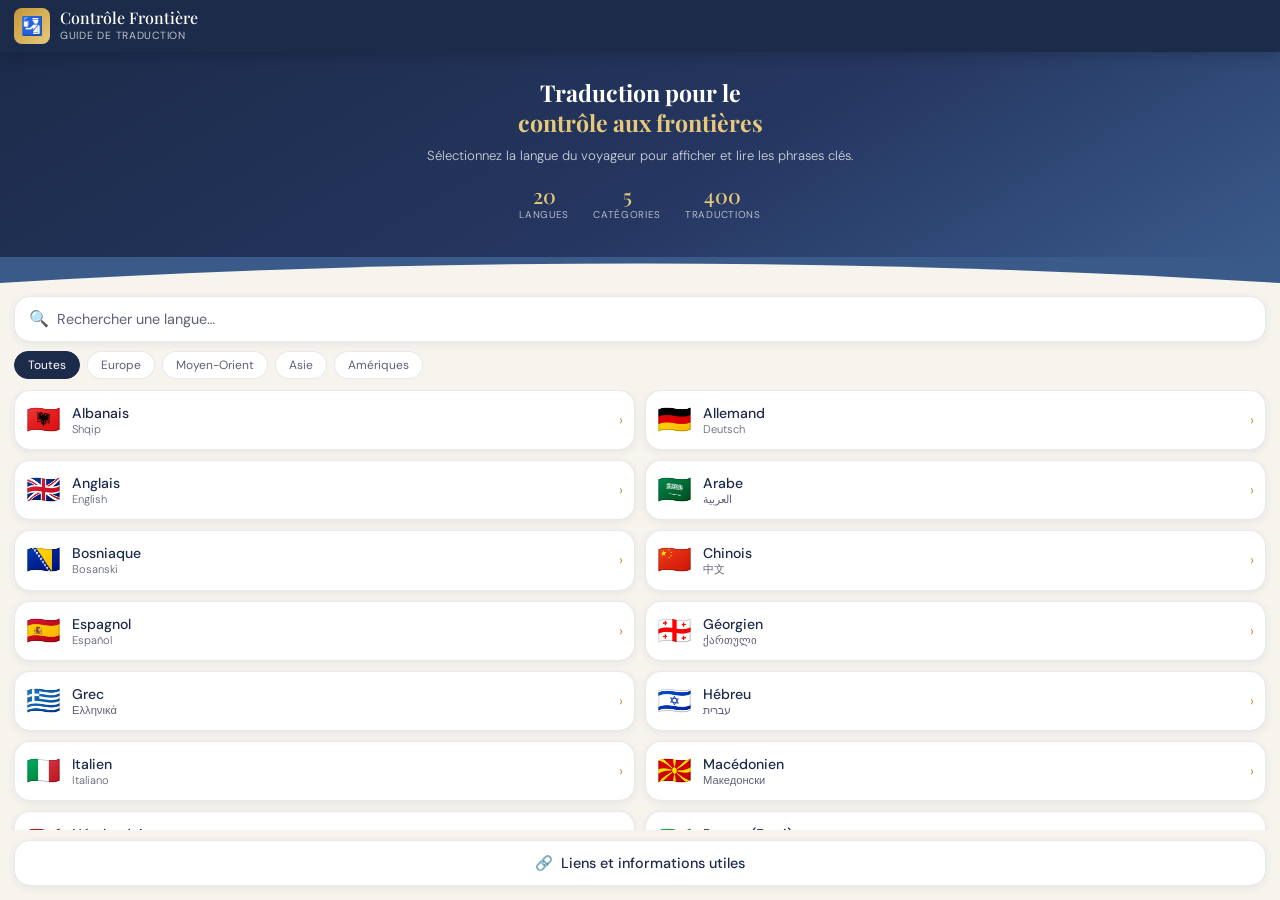
==== commit c40eff1a: "PWA + accessibilité + nettoyage: manifest et icônes reliés, icône maskable corrigée, service worker " ====
--- a/index.html
+++ b/index.html
@@ -8,8 +8,11 @@
 <meta name="color-scheme" content="light only"/>
 <meta name="theme-color" content="#1C2B4A"/>
 <title>Traduction Contrôle Frontière</title>
-<link rel="preconnect" href="https://fonts.googleapis.com"/>
-<link href="https://fonts.googleapis.com/css2?family=Playfair+Display:wght@500;700&family=DM+Sans:wght@300;400;500&display=swap" rel="stylesheet"/>
+<meta name="description" content="Guide de traduction gratuit pour le contrôle aux frontières : 20 langues, phrases clés avec audio, codes visa et ressources utiles."/>
+<link rel="manifest" href="manifest.json"/>
+<link rel="icon" type="image/png" sizes="32x32" href="icons/favicon-32.png"/>
+<link rel="apple-touch-icon" sizes="180x180" href="icons/apple-touch-icon.png"/>
+<link rel="stylesheet" href="fonts.css"/>
 <style>
 /* ═══════════════════════════════════════════════════════════
    style.css — Traduction Contrôle Frontière
@@ -34,7 +37,7 @@
   --border:     rgba(28,43,74,.10);
   --border-2:   rgba(28,43,74,.06);
   --text:       #1E2235;
-  --muted:      #7A7D90;
+  --muted:      #5E6175;
   --sh-sm:      0 2px 8px  rgba(28,43,74,.07);
   --sh-md:      0 4px 20px rgba(28,43,74,.10);
   --r-sm:  8px;
@@ -76,7 +79,7 @@
 .topbar-logo  { width:36px; height:36px; border-radius:var(--r-sm); background:linear-gradient(135deg,var(--gold),var(--gold-l)); display:flex; align-items:center; justify-content:center; font-size:18px; flex-shrink:0; }
 .topbar-title { flex:1; display:flex; flex-direction:column; gap:1px; }
 .topbar-main  { font-family:var(--font-display); font-size:1rem; font-weight:500; color:#fff; line-height:1.2; }
-.topbar-sub   { font-size:.65rem; color:rgba(255,255,255,.45); letter-spacing:.07em; text-transform:uppercase; }
+.topbar-sub   { font-size:.65rem; color:rgba(255,255,255,.72); letter-spacing:.07em; text-transform:uppercase; }
 .topbar-back  { width:36px; height:36px; border-radius:var(--r-sm); background:rgba(255,255,255,.12); color:#fff; font-size:18px; display:flex; align-items:center; justify-content:center; flex-shrink:0; transition:background .18s; }
 .topbar-back:active { background:rgba(255,255,255,.28); }
 .topbar-flag  { font-size:1.75rem; flex-shrink:0; }
@@ -89,11 +92,11 @@
 .hero { flex-shrink:0; background:linear-gradient(150deg,var(--navy) 0%,var(--navy-2) 55%,var(--navy-3) 100%); padding:26px var(--gap) 34px; text-align:center; }
 .hero h1 { font-family:var(--font-display); font-size:1.45rem; font-weight:700; color:#fff; line-height:1.28; margin-bottom:8px; }
 .hero h1 .accent { color:var(--gold-l); }
-.hero p { font-size:.82rem; font-weight:300; color:rgba(255,255,255,.52); line-height:1.65; margin-bottom:18px; }
+.hero p { font-size:.82rem; font-weight:300; color:rgba(255,255,255,.78); line-height:1.65; margin-bottom:18px; }
 .hero-stats { display:flex; justify-content:center; gap:24px; }
 .stat { display:flex; flex-direction:column; align-items:center; gap:2px; }
 .stat-n { font-family:var(--font-display); font-size:1.3rem; color:var(--gold-l); line-height:1; }
-.stat-l { font-size:.62rem; color:rgba(255,255,255,.38); letter-spacing:.07em; text-transform:uppercase; }
+.stat-l { font-size:.62rem; color:rgba(255,255,255,.66); letter-spacing:.07em; text-transform:uppercase; }
 
 .wave { display:block; flex-shrink:0; width:100%; height:26px; background:linear-gradient(to bottom,var(--navy-3),var(--navy-3)); }
 
@@ -120,6 +123,8 @@
 
 .lang-card { background:var(--white); border:1px solid var(--border); border-radius:var(--r-lg); padding:13px 11px; display:flex; align-items:center; gap:11px; box-shadow:var(--sh-sm); cursor:pointer; transition:transform .15s,box-shadow .15s; -webkit-tap-highlight-color:transparent; }
 .lang-card:active { transform:scale(.96); box-shadow:none; }
+.lang-card { width:100%; text-align:left; }
+:focus-visible { outline:3px solid var(--gold); outline-offset:2px; border-radius:4px; }
 .lc-flag   { font-size:1.75rem; line-height:1; flex-shrink:0; }
 .lc-info   { flex:1; min-width:0; }
 .lc-name   { font-weight:500; font-size:.88rem; color:var(--navy); white-space:nowrap; overflow:hidden; text-overflow:ellipsis; }
@@ -137,7 +142,7 @@
 /* ── 7. PHRASE SCREEN ── */
 .cat-tabs { flex-shrink:0; display:flex; overflow-x:auto; background:var(--navy-2); border-bottom:1px solid rgba(255,255,255,.08); }
 .cat-tabs::-webkit-scrollbar { display:none; }
-.ctab { flex-shrink:0; padding:11px 14px; font-size:.76rem; color:rgba(255,255,255,.45); border-bottom:2px solid transparent; white-space:nowrap; transition:color .18s,border-color .18s; }
+.ctab { flex-shrink:0; padding:11px 14px; font-size:.76rem; color:rgba(255,255,255,.72); border-bottom:2px solid transparent; white-space:nowrap; transition:color .18s,border-color .18s; }
 .ctab.active { color:#fff; }
 .ctab:active { opacity:.7; }
 
@@ -176,7 +181,7 @@
 
 /* Onglets liens/codes */
 .info-tabs { flex-shrink:0; display:flex; background:var(--navy-2); border-bottom:1px solid rgba(255,255,255,.08); }
-.itab { flex:1; padding:12px 8px; font-size:.82rem; font-family:var(--font-body); color:rgba(255,255,255,.45); border-bottom:2px solid transparent; transition:all .18s; white-space:nowrap; }
+.itab { flex:1; padding:12px 8px; font-size:.82rem; font-family:var(--font-body); color:rgba(255,255,255,.72); border-bottom:2px solid transparent; transition:all .18s; white-space:nowrap; }
 .itab.active { color:#fff; border-bottom-color:var(--gold); }
 .itab:active { opacity:.7; }
 .links-page { flex:1; overflow-y:auto; -webkit-overflow-scrolling:touch; padding:20px var(--gap) 32px; display:flex; flex-direction:column; gap:12px; }
@@ -322,7 +327,7 @@
       <div class="hero-stats">
         <div class="stat"><span class="stat-n">20</span><span class="stat-l">Langues</span></div>
         <div class="stat"><span class="stat-n">5</span><span class="stat-l">Catégories</span></div>
-        <div class="stat"><span class="stat-n">100+</span><span class="stat-l">Phrases</span></div>
+        <div class="stat"><span class="stat-n">400</span><span class="stat-l">Traductions</span></div>
       </div>
     </section>
     <svg class="wave" viewBox="0 0 390 26" xmlns="http://www.w3.org/2000/svg" preserveAspectRatio="none">
@@ -331,7 +336,7 @@
     <div class="search-wrap">
       <div class="search-box">
         <span class="search-icon">🔍</span>
-        <input type="search" id="search-input" placeholder="Rechercher une langue…" autocomplete="off" autocorrect="off" spellcheck="false"/>
+        <input type="search" id="search-input" aria-label="Rechercher une langue" placeholder="Rechercher une langue…" autocomplete="off" autocorrect="off" spellcheck="false"/>
         <button class="search-clear hidden" id="search-clear">✕</button>
       </div>
     </div>
@@ -366,1052 +371,6 @@
     </div>
   </div>
 </div>
-<script>
-/* ═══════════════════════════════════════════════════════════
-   app.js — Traduction Contrôle Frontière
-   Données issues du Google Sheet Arnaud
-═══════════════════════════════════════════════════════════ */
-"use strict";
-
-/* ─────────────────────────────────────────────────────────
-   1. DONNÉES — CATÉGORIES
-───────────────────────────────────────────────────────── */
-const CATEGORIES = [
-  { key: "motif",   label: "Motif de voyage", icon: "✈️",  color: "#2E6A58", offset: 0  },
-  { key: "duree",   label: "Durée du voyage",  icon: "📅",  color: "#B07D20", offset: 5  },
-  { key: "lieux",   label: "Lieux du séjour",  icon: "📍",  color: "#2A5A88", offset: 11 },
-  { key: "argent",  label: "Argent",            icon: "💳",  color: "#8B3A2A", offset: 15 },
-  { key: "autres",  label: "Autres",            icon: "📋",  color: "#5A3A8B", offset: 18 },
-];
-
-/* ─────────────────────────────────────────────────────────
-   2. DONNÉES — LIENS UTILES
-───────────────────────────────────────────────────────── */
-const LINKS = [
-  { id:1, titre:"Vols départs",           url:"https://www.brussels-charleroi-airport.com/d_jour.html",                                              icon:"✈️" },
-  { id:2, titre:"Vols arrivées",           url:"https://www.brussels-charleroi-airport.com/a_jours.html",                                             icon:"🛬" },
-  { id:3, titre:"Calculateur de séjour",  url:"https://ec.europa.eu/assets/home/visa-calculator/calculator.htm?lang=fr",                             icon:"🗓️" },
-  { id:4, titre:"Vérification Booking",   url:"https://secure.booking.com/help/confirmation_pin_auth?origin=home_bnpinauth_start",                    icon:"🏨" },
-  { id:5, titre:"Vérification Pégasus",   url:"https://www.flypgs.com/fr",                                                                           icon:"🛩️" },
-  { id:6, titre:"Vérification Wizzair",   url:"https://www.wizzair.com/en-gb/travel-agency-booking",                                                  icon:"🟣" },
-];
-
-/* ─────────────────────────────────────────────────────────
-   3. DONNÉES — LANGUES + QUESTIONS
-   Structure : { slug, id, name, native, flag, region, rtl, audioFolder, questions }
-   questions : tableau de 20 objets { fr, tr, cat }
-   Les questions sont dans l'ordre Q001→Q020 tel que le CSV.
-   Catégorie déduite de la colonne "catégorie" du CSV.
-───────────────────────────────────────────────────────── */
-
-// Map LangueID → { slug, native, region, rtl, audioFolder }
-const LANG_META = {
-  SQ: { slug:"albanais",    native:"Shqip",       region:"europe",        rtl:false, audioFolder:"Albanais"    },
-  DE: { slug:"allemand",    native:"Deutsch",      region:"europe",        rtl:false, audioFolder:"Allemand"    },
-  EN: { slug:"anglais",     native:"English",      region:"europe",        rtl:false, audioFolder:"Anglais"     },
-  AR: { slug:"arabe",       native:"العربية",       region:"moyen-orient",  rtl:true,  audioFolder:"Arabe"       },
-  BS: { slug:"bosniaque",   native:"Bosanski",     region:"europe",        rtl:false, audioFolder:"Bosniaque"   },
-  ZH: { slug:"chinois",     native:"中文",          region:"asie",          rtl:false, audioFolder:"Chinois"     },
-  ES: { slug:"espagnol",    native:"Español",      region:"amerique",      rtl:false, audioFolder:"Espagnol"    },
-  KA: { slug:"georgien",    native:"ქართული",      region:"europe",        rtl:false, audioFolder:"Georgien"    },
-  EL: { slug:"grec",        native:"Ελληνικά",     region:"europe",        rtl:false, audioFolder:"Grec"        },
-  HE: { slug:"hebreu",      native:"עברית",         region:"moyen-orient",  rtl:true,  audioFolder:"Hebreu"      },
-  IT: { slug:"italien",     native:"Italiano",     region:"europe",        rtl:false, audioFolder:"Italien"     },
-  MK: { slug:"macedonien",  native:"Македонски",   region:"europe",        rtl:false, audioFolder:"Macedonien"  },
-  NL: { slug:"neerlandais", native:"Nederlands",   region:"europe",        rtl:false, audioFolder:"Neerlandais" },
-  FA: { slug:"persan",      native:"فارسی",         region:"moyen-orient",  rtl:true,  audioFolder:"Persan"      },
-  PT: { slug:"portugais",   native:"Português",    region:"amerique",      rtl:false, audioFolder:"Portugais"   },
-  RO: { slug:"roumain",     native:"Română",       region:"europe",        rtl:false, audioFolder:"Roumain"     },
-  RU: { slug:"russe",       native:"Русский",      region:"europe",        rtl:false, audioFolder:"Russe"       },
-  SR: { slug:"serbe",       native:"Srpski",       region:"europe",        rtl:false, audioFolder:"Serbe"       },
-  TR: { slug:"turc",        native:"Türkçe",       region:"europe",        rtl:false, audioFolder:"Turc"        },
-  UK: { slug:"ukrainien",   native:"Українська",   region:"europe",        rtl:false, audioFolder:"Ukrainien"   },
-};
-
-// Map catégorie CSV → clé interne
-const CAT_MAP = {
-  "Motif de voyage": "motif",
-  "Durée du voyage": "duree",
-  "Lieux du séjour": "lieux",
-  "Argent":          "argent",
-  "Autres":          "autres",
-};
-
-// Toutes les questions issues du CSV (ordre identique)
-const RAW_QUESTIONS = [
-  // ── ALBANAIS (SQ)
-  {id:"Q001",lang:"SQ",fr:"Pourquoi venir en Belgique ?",tr:"Pse të vini në Belgjikë ?",cat:"Motif de voyage"},
-  {id:"Q002",lang:"SQ",fr:"Pour rendre visite à de la famille ?",tr:"Për të vizituar familjen?",cat:"Motif de voyage"},
-  {id:"Q003",lang:"SQ",fr:"Pour faire du tourisme ?",tr:"Për turizëm?",cat:"Motif de voyage"},
-  {id:"Q004",lang:"SQ",fr:"Pour le travail ?",tr:"Për punë?",cat:"Motif de voyage"},
-  {id:"Q005",lang:"SQ",fr:"Montrez-moi votre contrat de travail ou votre invitation.",tr:"Më trego kontratën tënde të punës ose ftesën.",cat:"Motif de voyage"},
-  {id:"Q006",lang:"SQ",fr:"Combien de temps restez vous en Europe ?",tr:"Sa gjatë do të qëndrosh në Evropë?",cat:"Durée du voyage"},
-  {id:"Q007",lang:"SQ",fr:"Jours",tr:"Ditë",cat:"Durée du voyage"},
-  {id:"Q008",lang:"SQ",fr:"Semaines",tr:"Javë",cat:"Durée du voyage"},
-  {id:"Q009",lang:"SQ",fr:"Mois",tr:"Muaj",cat:"Durée du voyage"},
-  {id:"Q010",lang:"SQ",fr:"Avez-vous un billet retour ?",tr:"Ke biletë kthimi?",cat:"Durée du voyage"},
-  {id:"Q011",lang:"SQ",fr:"Montrez moi votre billet retour",tr:"Më trego biletën tënde të kthimit.",cat:"Durée du voyage"},
-  {id:"Q012",lang:"SQ",fr:"Où allez vous dormir ?",tr:"Ku do të qëndrosh?",cat:"Lieux du séjour"},
-  {id:"Q013",lang:"SQ",fr:"Chez de la famille ou des amis ?",tr:"Me familje apo me miq?",cat:"Lieux du séjour"},
-  {id:"Q014",lang:"SQ",fr:"A l'hôtel ?",tr:"Në një hotel?",cat:"Lieux du séjour"},
-  {id:"Q015",lang:"SQ",fr:"Montrez-moi la réservation d'hôtel",tr:"Më trego rezervimin e hotelit.",cat:"Lieux du séjour"},
-  {id:"Q016",lang:"SQ",fr:"Avez-vous de l'argent liquide ou une carte de crédit ?",tr:"A ke para në dorë apo kartë krediti?",cat:"Argent"},
-  {id:"Q017",lang:"SQ",fr:"Montrez-moi l'argent",tr:"Më trego paratë në dorë.",cat:"Argent"},
-  {id:"Q018",lang:"SQ",fr:"Montrez-moi la carte de crédit",tr:"Më trego kartën e kreditit.",cat:"Argent"},
-  {id:"Q019",lang:"SQ",fr:"Mettez les 4 doigts de la main droite sur la lumière verte",tr:"Vendosni katër gishtat e dorës së djathtë mbi dritën jeshile.",cat:"Autres"},
-  {id:"Q020",lang:"SQ",fr:"Placez-vous devant la caméra",tr:"Qëndroni përpara kamerës.",cat:"Autres"},
-  // ── ALLEMAND (DE)
-  {id:"Q001",lang:"DE",fr:"Pourquoi venir en Belgique ?",tr:"Warum nach Belgien kommen.",cat:"Motif de voyage"},
-  {id:"Q002",lang:"DE",fr:"Pour rendre visite à de la famille ?",tr:"Um Ihre Familie zu besuchen?",cat:"Motif de voyage"},
-  {id:"Q003",lang:"DE",fr:"Pour faire du tourisme ?",tr:"Um Urlaub zu machen?",cat:"Motif de voyage"},
-  {id:"Q004",lang:"DE",fr:"Pour le travail ?",tr:"Um zu arbeiten?",cat:"Motif de voyage"},
-  {id:"Q005",lang:"DE",fr:"Montrez-moi votre contrat de travail ou votre invitation.",tr:"Zeigen Sie mir Ihren Arbeitsvertrag oder Ihre Einladung.",cat:"Motif de voyage"},
-  {id:"Q006",lang:"DE",fr:"Combien de temps restez vous en Europe ?",tr:"Wie lange bleiben Sie in Europa?",cat:"Durée du voyage"},
-  {id:"Q007",lang:"DE",fr:"Jours",tr:"Tage",cat:"Durée du voyage"},
-  {id:"Q008",lang:"DE",fr:"Semaines",tr:"Wochen",cat:"Durée du voyage"},
-  {id:"Q009",lang:"DE",fr:"Mois",tr:"Monate",cat:"Durée du voyage"},
-  {id:"Q010",lang:"DE",fr:"Avez-vous un billet retour ?",tr:"Haben Sie ein Rückflugticket?",cat:"Durée du voyage"},
-  {id:"Q011",lang:"DE",fr:"Montrez moi votre billet retour",tr:"Zeigen Sie mir Ihr Rückflugticket.",cat:"Durée du voyage"},
-  {id:"Q012",lang:"DE",fr:"Où allez vous dormir ?",tr:"Wo werden Sie übernachten?",cat:"Lieux du séjour"},
-  {id:"Q013",lang:"DE",fr:"Chez de la famille ou des amis ?",tr:"Bei Familie oder Freunden?",cat:"Lieux du séjour"},
-  {id:"Q014",lang:"DE",fr:"A l'hôtel ?",tr:"Im Hotel?",cat:"Lieux du séjour"},
-  {id:"Q015",lang:"DE",fr:"Montrez-moi la réservation d'hôtel",tr:"Zeigen Sie mir die Hotelreservierung",cat:"Lieux du séjour"},
-  {id:"Q016",lang:"DE",fr:"Avez-vous de l'argent liquide ou une carte de crédit ?",tr:"Haben Sie Bargeld oder eine Kreditkarte?",cat:"Argent"},
-  {id:"Q017",lang:"DE",fr:"Montrez-moi l'argent",tr:"Zeigen Sie mir das Geld",cat:"Argent"},
-  {id:"Q018",lang:"DE",fr:"Montrez-moi la carte de crédit",tr:"Zeigen Sie mir die Kreditkarte",cat:"Argent"},
-  {id:"Q019",lang:"DE",fr:"Mettez les 4 doigts de la main droite sur la lumière verte",tr:"Legen Sie die vier Finger Ihrer rechten Hand auf das grüne Licht.",cat:"Autres"},
-  {id:"Q020",lang:"DE",fr:"Placez-vous devant la caméra",tr:"Stellen Sie sich vor die Kamera.",cat:"Autres"},
-  // ── ANGLAIS (EN)
-  {id:"Q001",lang:"EN",fr:"Pourquoi venir en Belgique ?",tr:"Why do you come in Belgium ?",cat:"Motif de voyage"},
-  {id:"Q002",lang:"EN",fr:"Pour rendre visite à de la famille ?",tr:"To visit your family?",cat:"Motif de voyage"},
-  {id:"Q003",lang:"EN",fr:"Pour faire du tourisme ?",tr:"For tourism?",cat:"Motif de voyage"},
-  {id:"Q004",lang:"EN",fr:"Pour le travail ?",tr:"For work?",cat:"Motif de voyage"},
-  {id:"Q005",lang:"EN",fr:"Montrez-moi votre contrat de travail ou votre invitation.",tr:"Show me your employment contract or invitation.",cat:"Motif de voyage"},
-  {id:"Q006",lang:"EN",fr:"Combien de temps restez vous en Europe ?",tr:"How long are you staying in Europe?",cat:"Durée du voyage"},
-  {id:"Q007",lang:"EN",fr:"Jours",tr:"Days",cat:"Durée du voyage"},
-  {id:"Q008",lang:"EN",fr:"Semaines",tr:"Weeks",cat:"Durée du voyage"},
-  {id:"Q009",lang:"EN",fr:"Mois",tr:"Months",cat:"Durée du voyage"},
-  {id:"Q010",lang:"EN",fr:"Avez-vous un billet retour ?",tr:"Do you have a return ticket?",cat:"Durée du voyage"},
-  {id:"Q011",lang:"EN",fr:"Montrez moi votre billet retour",tr:"Show me your return ticket.",cat:"Durée du voyage"},
-  {id:"Q012",lang:"EN",fr:"Où allez vous dormir ?",tr:"Where are you staying?",cat:"Lieux du séjour"},
-  {id:"Q013",lang:"EN",fr:"Chez de la famille ou des amis ?",tr:"With family or friends?",cat:"Lieux du séjour"},
-  {id:"Q014",lang:"EN",fr:"A l'hôtel ?",tr:"At a hotel?",cat:"Lieux du séjour"},
-  {id:"Q015",lang:"EN",fr:"Montrez-moi la réservation d'hôtel",tr:"Show me the hotel reservation.",cat:"Lieux du séjour"},
-  {id:"Q016",lang:"EN",fr:"Avez-vous de l'argent liquide ou une carte de crédit ?",tr:"Do you have cash or a credit card?",cat:"Argent"},
-  {id:"Q017",lang:"EN",fr:"Montrez-moi l'argent",tr:"Show me the cash.",cat:"Argent"},
-  {id:"Q018",lang:"EN",fr:"Montrez-moi la carte de crédit",tr:"Show me the credit card.",cat:"Argent"},
-  {id:"Q019",lang:"EN",fr:"Mettez les 4 doigts de la main droite sur la lumière verte",tr:"Place the four fingers of your right hand on the green light.",cat:"Autres"},
-  {id:"Q020",lang:"EN",fr:"Placez-vous devant la caméra",tr:"Stand in front of the camera.",cat:"Autres"},
-  // ── ARABE (AR)
-  {id:"Q001",lang:"AR",fr:"Pourquoi venir en Belgique ?",tr:"لماذا المجيء إلى بلجيكا؟",cat:"Motif de voyage"},
-  {id:"Q002",lang:"AR",fr:"Pour rendre visite à de la famille ?",tr:"لزيارة عائلتك؟",cat:"Motif de voyage"},
-  {id:"Q003",lang:"AR",fr:"Pour faire du tourisme ?",tr:"للسياحة؟",cat:"Motif de voyage"},
-  {id:"Q004",lang:"AR",fr:"Pour le travail ?",tr:"للعمل؟",cat:"Motif de voyage"},
-  {id:"Q005",lang:"AR",fr:"Montrez-moi votre contrat de travail ou votre invitation.",tr:"أرني عقد عملك أو دعوتك.",cat:"Motif de voyage"},
-  {id:"Q006",lang:"AR",fr:"Combien de temps restez vous en Europe ?",tr:"كم من الوقت ستبقى في أوروبا؟",cat:"Durée du voyage"},
-  {id:"Q007",lang:"AR",fr:"Jours",tr:"أيام",cat:"Durée du voyage"},
-  {id:"Q008",lang:"AR",fr:"Semaines",tr:"أسابيع",cat:"Durée du voyage"},
-  {id:"Q009",lang:"AR",fr:"Mois",tr:"أشهر",cat:"Durée du voyage"},
-  {id:"Q010",lang:"AR",fr:"Avez-vous un billet retour ?",tr:"هل لديك تذكرة عودة؟",cat:"Durée du voyage"},
-  {id:"Q011",lang:"AR",fr:"Montrez moi votre billet retour",tr:"أرني تذكرة عودتك.",cat:"Durée du voyage"},
-  {id:"Q012",lang:"AR",fr:"Où allez vous dormir ?",tr:"أين ستنام؟",cat:"Lieux du séjour"},
-  {id:"Q013",lang:"AR",fr:"Chez de la famille ou des amis ?",tr:"عند العائلة أو الأصدقاء؟",cat:"Lieux du séjour"},
-  {id:"Q014",lang:"AR",fr:"A l'hôtel ?",tr:"في الفندق؟",cat:"Lieux du séjour"},
-  {id:"Q015",lang:"AR",fr:"Montrez-moi la réservation d'hôtel",tr:"أرني حجز الفندق",cat:"Lieux du séjour"},
-  {id:"Q016",lang:"AR",fr:"Avez-vous de l'argent liquide ou une carte de crédit ?",tr:"هل لديك نقود أو بطاقة ائتمان؟",cat:"Argent"},
-  {id:"Q017",lang:"AR",fr:"Montrez-moi l'argent",tr:"أرني النقود",cat:"Argent"},
-  {id:"Q018",lang:"AR",fr:"Montrez-moi la carte de crédit",tr:"أرني بطاقة الائتمان",cat:"Argent"},
-  {id:"Q019",lang:"AR",fr:"Mettez les 4 doigts de la main droite sur la lumière verte",tr:"ضع أصابع يدك اليمنى الأربعة على الضوء الأخضر.",cat:"Autres"},
-  {id:"Q020",lang:"AR",fr:"Placez-vous devant la caméra",tr:"قف أمام الكاميرا.",cat:"Autres"},
-  // ── BOSNIAQUE (BS)
-  {id:"Q001",lang:"BS",fr:"Pourquoi venir en Belgique ?",tr:"Zašto doći u Belgiju?",cat:"Motif de voyage"},
-  {id:"Q002",lang:"BS",fr:"Pour rendre visite à de la famille ?",tr:"Da posjetite svoju porodicu?",cat:"Motif de voyage"},
-  {id:"Q003",lang:"BS",fr:"Pour faire du tourisme ?",tr:"Za turizam?",cat:"Motif de voyage"},
-  {id:"Q004",lang:"BS",fr:"Pour le travail ?",tr:"Za posao?",cat:"Motif de voyage"},
-  {id:"Q005",lang:"BS",fr:"Montrez-moi votre contrat de travail ou votre invitation.",tr:"Pokazite mi vaš ugovor o radu ili pozivnicu.",cat:"Motif de voyage"},
-  {id:"Q006",lang:"BS",fr:"Combien de temps restez vous en Europe ?",tr:"Koliko dugo boravite u Evropi?",cat:"Durée du voyage"},
-  {id:"Q007",lang:"BS",fr:"Jours",tr:"Dani",cat:"Durée du voyage"},
-  {id:"Q008",lang:"BS",fr:"Semaines",tr:"Sedmice",cat:"Durée du voyage"},
-  {id:"Q009",lang:"BS",fr:"Mois",tr:"Mjeseci",cat:"Durée du voyage"},
-  {id:"Q010",lang:"BS",fr:"Avez-vous un billet retour ?",tr:"Imate li povratnu kartu?",cat:"Durée du voyage"},
-  {id:"Q011",lang:"BS",fr:"Montrez moi votre billet retour",tr:"Pokazite mi vašu povratnu kartu.",cat:"Durée du voyage"},
-  {id:"Q012",lang:"BS",fr:"Où allez vous dormir ?",tr:"Gdje ćete boraviti?",cat:"Lieux du séjour"},
-  {id:"Q013",lang:"BS",fr:"Chez de la famille ou des amis ?",tr:"Sa porodicom ili prijateljima?",cat:"Lieux du séjour"},
-  {id:"Q014",lang:"BS",fr:"A l'hôtel ?",tr:"U hotelu?",cat:"Lieux du séjour"},
-  {id:"Q015",lang:"BS",fr:"Montrez-moi la réservation d'hôtel",tr:"Pokažite mi rezervaciju hotela.",cat:"Lieux du séjour"},
-  {id:"Q016",lang:"BS",fr:"Avez-vous de l'argent liquide ou une carte de crédit ?",tr:"Imate li gotovinu ili kreditnu karticu?",cat:"Argent"},
-  {id:"Q017",lang:"BS",fr:"Montrez-moi l'argent",tr:"Pokažite mi gotovinu.",cat:"Argent"},
-  {id:"Q018",lang:"BS",fr:"Montrez-moi la carte de crédit",tr:"Pokažite mi kreditnu karticu.",cat:"Argent"},
-  {id:"Q019",lang:"BS",fr:"Mettez les 4 doigts de la main droite sur la lumière verte",tr:"Stavite četiri prsta desne ruke na zeleno svjetlo.",cat:"Autres"},
-  {id:"Q020",lang:"BS",fr:"Placez-vous devant la caméra",tr:"Stajte ispred kamere.",cat:"Autres"},
-  // ── CHINOIS (ZH)
-  {id:"Q001",lang:"ZH",fr:"Pourquoi venir en Belgique ?",tr:"为什么来比利时？",cat:"Motif de voyage"},
-  {id:"Q002",lang:"ZH",fr:"Pour rendre visite à de la famille ?",tr:"探亲？",cat:"Motif de voyage"},
-  {id:"Q003",lang:"ZH",fr:"Pour faire du tourisme ?",tr:"旅游？",cat:"Motif de voyage"},
-  {id:"Q004",lang:"ZH",fr:"Pour le travail ?",tr:"工作？",cat:"Motif de voyage"},
-  {id:"Q005",lang:"ZH",fr:"Montrez-moi votre contrat de travail ou votre invitation.",tr:"请出示您的工作合同或邀请函。",cat:"Motif de voyage"},
-  {id:"Q006",lang:"ZH",fr:"Combien de temps restez vous en Europe ?",tr:"您将在欧洲停留多久？",cat:"Durée du voyage"},
-  {id:"Q007",lang:"ZH",fr:"Jours",tr:"几天",cat:"Durée du voyage"},
-  {id:"Q008",lang:"ZH",fr:"Semaines",tr:"几周",cat:"Durée du voyage"},
-  {id:"Q009",lang:"ZH",fr:"Mois",tr:"几个月",cat:"Durée du voyage"},
-  {id:"Q010",lang:"ZH",fr:"Avez-vous un billet retour ?",tr:"您有返程机票吗？",cat:"Durée du voyage"},
-  {id:"Q011",lang:"ZH",fr:"Montrez moi votre billet retour",tr:"请出示您的返程机票。",cat:"Durée du voyage"},
-  {id:"Q012",lang:"ZH",fr:"Où allez vous dormir ?",tr:"你们打算住哪里？",cat:"Lieux du séjour"},
-  {id:"Q013",lang:"ZH",fr:"Chez de la famille ou des amis ?",tr:"在亲戚或朋友家吗？",cat:"Lieux du séjour"},
-  {id:"Q014",lang:"ZH",fr:"A l'hôtel ?",tr:"酒店？",cat:"Lieux du séjour"},
-  {id:"Q015",lang:"ZH",fr:"Montrez-moi la réservation d'hôtel",tr:"给我看看酒店预订单",cat:"Lieux du séjour"},
-  {id:"Q016",lang:"ZH",fr:"Avez-vous de l'argent liquide ou une carte de crédit ?",tr:"你们带现金还是信用卡？",cat:"Argent"},
-  {id:"Q017",lang:"ZH",fr:"Montrez-moi l'argent",tr:"给我看看现金",cat:"Argent"},
-  {id:"Q018",lang:"ZH",fr:"Montrez-moi la carte de crédit",tr:"给我看看信用卡",cat:"Argent"},
-  {id:"Q019",lang:"ZH",fr:"Mettez les 4 doigts de la main droite sur la lumière verte",tr:"将右手的四根手指放在绿灯上。",cat:"Autres"},
-  {id:"Q020",lang:"ZH",fr:"Placez-vous devant la caméra",tr:"站在摄像头前。",cat:"Autres"},
-  // ── ESPAGNOL (ES)
-  {id:"Q001",lang:"ES",fr:"Pourquoi venir en Belgique ?",tr:"¿Por qué viene a Bélgica?",cat:"Motif de voyage"},
-  {id:"Q002",lang:"ES",fr:"Pour rendre visite à de la famille ?",tr:"¿Para visitar a tu familia?",cat:"Motif de voyage"},
-  {id:"Q003",lang:"ES",fr:"Pour faire du tourisme ?",tr:"¿Para hacer turismo?",cat:"Motif de voyage"},
-  {id:"Q004",lang:"ES",fr:"Pour le travail ?",tr:"¿Por trabajo?",cat:"Motif de voyage"},
-  {id:"Q005",lang:"ES",fr:"Montrez-moi votre contrat de travail ou votre invitation.",tr:"Muéstrame tu contrato de trabajo o tu invitación.",cat:"Motif de voyage"},
-  {id:"Q006",lang:"ES",fr:"Combien de temps restez vous en Europe ?",tr:"¿Cuánto tiempo te vas a quedar en Europa?",cat:"Durée du voyage"},
-  {id:"Q007",lang:"ES",fr:"Jours",tr:"Días.",cat:"Durée du voyage"},
-  {id:"Q008",lang:"ES",fr:"Semaines",tr:"Semanas.",cat:"Durée du voyage"},
-  {id:"Q009",lang:"ES",fr:"Mois",tr:"Meses.",cat:"Durée du voyage"},
-  {id:"Q010",lang:"ES",fr:"Avez-vous un billet retour ?",tr:"¿Tienes billete de vuelta?",cat:"Durée du voyage"},
-  {id:"Q011",lang:"ES",fr:"Montrez moi votre billet retour",tr:"Muéstrame tu billete de vuelta.",cat:"Durée du voyage"},
-  {id:"Q012",lang:"ES",fr:"Où allez vous dormir ?",tr:"¿Dónde vas a dormir?",cat:"Lieux du séjour"},
-  {id:"Q013",lang:"ES",fr:"Chez de la famille ou des amis ?",tr:"¿En casa de familiares o amigos?",cat:"Lieux du séjour"},
-  {id:"Q014",lang:"ES",fr:"A l'hôtel ?",tr:"¿En un hotel?",cat:"Lieux du séjour"},
-  {id:"Q015",lang:"ES",fr:"Montrez-moi la réservation d'hôtel",tr:"Enséñame la reserva del hotel",cat:"Lieux du séjour"},
-  {id:"Q016",lang:"ES",fr:"Avez-vous de l'argent liquide ou une carte de crédit ?",tr:"¿Tienes dinero en efectivo o una tarjeta de crédito?",cat:"Argent"},
-  {id:"Q017",lang:"ES",fr:"Montrez-moi l'argent",tr:"Enséñame el dinero",cat:"Argent"},
-  {id:"Q018",lang:"ES",fr:"Montrez-moi la carte de crédit",tr:"Enséñame la tarjeta de crédito",cat:"Argent"},
-  {id:"Q019",lang:"ES",fr:"Mettez les 4 doigts de la main droite sur la lumière verte",tr:"Coloque los cuatro dedos de su mano derecha sobre la luz verde.",cat:"Autres"},
-  {id:"Q020",lang:"ES",fr:"Placez-vous devant la caméra",tr:"Póngase delante de la cámara.",cat:"Autres"},
-  // ── GÉORGIEN (KA)
-  {id:"Q001",lang:"KA",fr:"Pourquoi venir en Belgique ?",tr:"რატომ ჩამოდი ბელგიაში ?",cat:"Motif de voyage"},
-  {id:"Q002",lang:"KA",fr:"Pour rendre visite à de la famille ?",tr:"ოჯახის მოსანახულებლად?",cat:"Motif de voyage"},
-  {id:"Q003",lang:"KA",fr:"Pour faire du tourisme ?",tr:"ტურიზმისთვის?",cat:"Motif de voyage"},
-  {id:"Q004",lang:"KA",fr:"Pour le travail ?",tr:"სამუშაოდ?",cat:"Motif de voyage"},
-  {id:"Q005",lang:"KA",fr:"Montrez-moi votre contrat de travail ou votre invitation.",tr:"მაჩვენეთ თქვენი შრომითი ხელშეკრულება ან მოსაწვევი.",cat:"Motif de voyage"},
-  {id:"Q006",lang:"KA",fr:"Combien de temps restez vous en Europe ?",tr:"რამდენ ხანს რჩებით ევროპაში?",cat:"Durée du voyage"},
-  {id:"Q007",lang:"KA",fr:"Jours",tr:"დღეები",cat:"Durée du voyage"},
-  {id:"Q008",lang:"KA",fr:"Semaines",tr:"კვირები",cat:"Durée du voyage"},
-  {id:"Q009",lang:"KA",fr:"Mois",tr:"თვეები",cat:"Durée du voyage"},
-  {id:"Q010",lang:"KA",fr:"Avez-vous un billet retour ?",tr:"გაქვთ დასაბრუნებელი ბილეთი?",cat:"Durée du voyage"},
-  {id:"Q011",lang:"KA",fr:"Montrez moi votre billet retour",tr:"მაჩვენეთ თქვენი დასაბრუნებელი ბილეთი.",cat:"Durée du voyage"},
-  {id:"Q012",lang:"KA",fr:"Où allez vous dormir ?",tr:"სად დარჩებით?",cat:"Lieux du séjour"},
-  {id:"Q013",lang:"KA",fr:"Chez de la famille ou des amis ?",tr:"ოჯახთან ერთად თუ მეგობრებთან?",cat:"Lieux du séjour"},
-  {id:"Q014",lang:"KA",fr:"A l'hôtel ?",tr:"სასტუმროში?",cat:"Lieux du séjour"},
-  {id:"Q015",lang:"KA",fr:"Montrez-moi la réservation d'hôtel",tr:"მაჩვენეთ სასტუმროს დაჯავშნის დამადასტურებელი დოკუმენტი.",cat:"Lieux du séjour"},
-  {id:"Q016",lang:"KA",fr:"Avez-vous de l'argent liquide ou une carte de crédit ?",tr:"გაქვთ ნაღდი ფული ან საკრედიტო ბარათი?",cat:"Argent"},
-  {id:"Q017",lang:"KA",fr:"Montrez-moi l'argent",tr:"მაჩვენეთ ნაღდი ფული.",cat:"Argent"},
-  {id:"Q018",lang:"KA",fr:"Montrez-moi la carte de crédit",tr:"მაჩვენეთ საკრედიტო ბარათი.",cat:"Argent"},
-  {id:"Q019",lang:"KA",fr:"Mettez les 4 doigts de la main droite sur la lumière verte",tr:"დადეთ თქვენი მარჯვენა ხელის ოთხი თითი მწვანე შუქზე.",cat:"Autres"},
-  {id:"Q020",lang:"KA",fr:"Placez-vous devant la caméra",tr:"დადექით კამერის წინ.",cat:"Autres"},
-  // ── GREC (EL)
-  {id:"Q001",lang:"EL",fr:"Pourquoi venir en Belgique ?",tr:"Γιατί να έρθετε στο Βέλγιο;",cat:"Motif de voyage"},
-  {id:"Q002",lang:"EL",fr:"Pour rendre visite à de la famille ?",tr:"Για να επισκεφθείτε την οικογένειά σας;",cat:"Motif de voyage"},
-  {id:"Q003",lang:"EL",fr:"Pour faire du tourisme ?",tr:"Για τουρισμό;",cat:"Motif de voyage"},
-  {id:"Q004",lang:"EL",fr:"Pour le travail ?",tr:"Για δουλειά;",cat:"Motif de voyage"},
-  {id:"Q005",lang:"EL",fr:"Montrez-moi votre contrat de travail ou votre invitation.",tr:"Δείξτε μου τη σύμβαση εργασίας σας ή την πρόσκλησή σας.",cat:"Motif de voyage"},
-  {id:"Q006",lang:"EL",fr:"Combien de temps restez vous en Europe ?",tr:"Πόσο καιρό θα μείνετε στην Ευρώπη;",cat:"Durée du voyage"},
-  {id:"Q007",lang:"EL",fr:"Jours",tr:"Ημέρες",cat:"Durée du voyage"},
-  {id:"Q008",lang:"EL",fr:"Semaines",tr:"Εβδομάδες",cat:"Durée du voyage"},
-  {id:"Q009",lang:"EL",fr:"Mois",tr:"Μήνες",cat:"Durée du voyage"},
-  {id:"Q010",lang:"EL",fr:"Avez-vous un billet retour ?",tr:"Έχετε εισιτήριο επιστροφής;",cat:"Durée du voyage"},
-  {id:"Q011",lang:"EL",fr:"Montrez moi votre billet retour",tr:"Δείξτε μου το εισιτήριο επιστροφής σας.",cat:"Durée du voyage"},
-  {id:"Q012",lang:"EL",fr:"Où allez vous dormir ?",tr:"Πού θα μείνετε;",cat:"Lieux du séjour"},
-  {id:"Q013",lang:"EL",fr:"Chez de la famille ou des amis ?",tr:"Σε συγγενείς ή φίλους;",cat:"Lieux du séjour"},
-  {id:"Q014",lang:"EL",fr:"A l'hôtel ?",tr:"Σε ξενοδοχείο;",cat:"Lieux du séjour"},
-  {id:"Q015",lang:"EL",fr:"Montrez-moi la réservation d'hôtel",tr:"Δείξτε μου την κράτηση του ξενοδοχείου",cat:"Lieux du séjour"},
-  {id:"Q016",lang:"EL",fr:"Avez-vous de l'argent liquide ou une carte de crédit ?",tr:"Έχετε μετρητά ή πιστωτική κάρτα;",cat:"Argent"},
-  {id:"Q017",lang:"EL",fr:"Montrez-moi l'argent",tr:"Δείξτε μου τα χρήματα",cat:"Argent"},
-  {id:"Q018",lang:"EL",fr:"Montrez-moi la carte de crédit",tr:"Δείξτε μου την πιστωτική κάρτα",cat:"Argent"},
-  {id:"Q019",lang:"EL",fr:"Mettez les 4 doigts de la main droite sur la lumière verte",tr:"Τοποθετήστε τα τέσσερα δάχτυλα του δεξιού σας χεριού πάνω στο πράσινο φως.",cat:"Autres"},
-  {id:"Q020",lang:"EL",fr:"Placez-vous devant la caméra",tr:"Σταθείτε μπροστά από την κάμερα.",cat:"Autres"},
-  // ── HÉBREU (HE)
-  {id:"Q001",lang:"HE",fr:"Pourquoi venir en Belgique ?",tr:"למה לבוא לבלגיה?",cat:"Motif de voyage"},
-  {id:"Q002",lang:"HE",fr:"Pour rendre visite à de la famille ?",tr:"לבקר את המשפחה?",cat:"Motif de voyage"},
-  {id:"Q003",lang:"HE",fr:"Pour faire du tourisme ?",tr:"לטייל?",cat:"Motif de voyage"},
-  {id:"Q004",lang:"HE",fr:"Pour le travail ?",tr:"לעבודה?",cat:"Motif de voyage"},
-  {id:"Q005",lang:"HE",fr:"Montrez-moi votre contrat de travail ou votre invitation.",tr:"הראו לי את חוזה העבודה או ההזמנה שלכם",cat:"Motif de voyage"},
-  {id:"Q006",lang:"HE",fr:"Combien de temps restez vous en Europe ?",tr:"כמה זמן אתם מתכוונים להישאר באירופה?",cat:"Durée du voyage"},
-  {id:"Q007",lang:"HE",fr:"Jours",tr:"ימים",cat:"Durée du voyage"},
-  {id:"Q008",lang:"HE",fr:"Semaines",tr:"שבועות",cat:"Durée du voyage"},
-  {id:"Q009",lang:"HE",fr:"Mois",tr:"חודשים",cat:"Durée du voyage"},
-  {id:"Q010",lang:"HE",fr:"Avez-vous un billet retour ?",tr:"יש לכם כרטיס חזרה?",cat:"Durée du voyage"},
-  {id:"Q011",lang:"HE",fr:"Montrez moi votre billet retour",tr:"הראו לי את כרטיס החזרה שלכם",cat:"Durée du voyage"},
-  {id:"Q012",lang:"HE",fr:"Où allez vous dormir ?",tr:"איפה אתם מתכוונים לישון?",cat:"Lieux du séjour"},
-  {id:"Q013",lang:"HE",fr:"Chez de la famille ou des amis ?",tr:"אצל משפחה או חברים?",cat:"Lieux du séjour"},
-  {id:"Q014",lang:"HE",fr:"A l'hôtel ?",tr:"במלון?",cat:"Lieux du séjour"},
-  {id:"Q015",lang:"HE",fr:"Montrez-moi la réservation d'hôtel",tr:"הראו לי את הזמנת המלון",cat:"Lieux du séjour"},
-  {id:"Q016",lang:"HE",fr:"Avez-vous de l'argent liquide ou une carte de crédit ?",tr:"יש לכם מזומן או כרטיס אשראי?",cat:"Argent"},
-  {id:"Q017",lang:"HE",fr:"Montrez-moi l'argent",tr:"הראו לי את הכסף",cat:"Argent"},
-  {id:"Q018",lang:"HE",fr:"Montrez-moi la carte de crédit",tr:"הראו לי את כרטיס האשראי",cat:"Argent"},
-  {id:"Q019",lang:"HE",fr:"Mettez les 4 doigts de la main droite sur la lumière verte",tr:"הניחו את ארבע אצבעות יד ימין על הנורית הירוקה.",cat:"Autres"},
-  {id:"Q020",lang:"HE",fr:"Placez-vous devant la caméra",tr:"עמדו מול המצלמה.",cat:"Autres"},
-  // ── ITALIEN (IT)
-  {id:"Q001",lang:"IT",fr:"Pourquoi venir en Belgique ?",tr:"Perché venire in Belgio?",cat:"Motif de voyage"},
-  {id:"Q002",lang:"IT",fr:"Pour rendre visite à de la famille ?",tr:"Per andare a trovare la tua famiglia?",cat:"Motif de voyage"},
-  {id:"Q003",lang:"IT",fr:"Pour faire du tourisme ?",tr:"Per fare turismo?",cat:"Motif de voyage"},
-  {id:"Q004",lang:"IT",fr:"Pour le travail ?",tr:"Per lavoro?",cat:"Motif de voyage"},
-  {id:"Q005",lang:"IT",fr:"Montrez-moi votre contrat de travail ou votre invitation.",tr:"Mi mostri il suo contratto di lavoro o il suo invito.",cat:"Motif de voyage"},
-  {id:"Q006",lang:"IT",fr:"Combien de temps restez vous en Europe ?",tr:"Quanto tempo rimarrà in Europa?",cat:"Durée du voyage"},
-  {id:"Q007",lang:"IT",fr:"Jours",tr:"Giorni",cat:"Durée du voyage"},
-  {id:"Q008",lang:"IT",fr:"Semaines",tr:"Settimane",cat:"Durée du voyage"},
-  {id:"Q009",lang:"IT",fr:"Mois",tr:"Mesi",cat:"Durée du voyage"},
-  {id:"Q010",lang:"IT",fr:"Avez-vous un billet retour ?",tr:"Ha un biglietto di ritorno?",cat:"Durée du voyage"},
-  {id:"Q011",lang:"IT",fr:"Montrez moi votre billet retour",tr:"Mi mostri il suo biglietto di ritorno.",cat:"Durée du voyage"},
-  {id:"Q012",lang:"IT",fr:"Où allez vous dormir ?",tr:"Dove dormirai?",cat:"Lieux du séjour"},
-  {id:"Q013",lang:"IT",fr:"Chez de la famille ou des amis ?",tr:"Da familiari o amici?",cat:"Lieux du séjour"},
-  {id:"Q014",lang:"IT",fr:"A l'hôtel ?",tr:"In hotel?",cat:"Lieux du séjour"},
-  {id:"Q015",lang:"IT",fr:"Montrez-moi la réservation d'hôtel",tr:"Mostrami la prenotazione dell'hotel",cat:"Lieux du séjour"},
-  {id:"Q016",lang:"IT",fr:"Avez-vous de l'argent liquide ou une carte de crédit ?",tr:"Hai contanti o una carta di credito?",cat:"Argent"},
-  {id:"Q017",lang:"IT",fr:"Montrez-moi l'argent",tr:"Mostrami i contanti",cat:"Argent"},
-  {id:"Q018",lang:"IT",fr:"Montrez-moi la carte de crédit",tr:"Mostrami la carta di credito",cat:"Argent"},
-  {id:"Q019",lang:"IT",fr:"Mettez les 4 doigts de la main droite sur la lumière verte",tr:"Posizionate le quattro dita della mano destra sulla luce verde.",cat:"Autres"},
-  {id:"Q020",lang:"IT",fr:"Placez-vous devant la caméra",tr:"Posizionatevi davanti alla telecamera.",cat:"Autres"},
-  // ── MACÉDONIEN (MK)
-  {id:"Q001",lang:"MK",fr:"Pourquoi venir en Belgique ?",tr:"Зошто да дојдете во Белгија?",cat:"Motif de voyage"},
-  {id:"Q002",lang:"MK",fr:"Pour rendre visite à de la famille ?",tr:"Да го посетите вашето семејство?",cat:"Motif de voyage"},
-  {id:"Q003",lang:"MK",fr:"Pour faire du tourisme ?",tr:"За туризам?",cat:"Motif de voyage"},
-  {id:"Q004",lang:"MK",fr:"Pour le travail ?",tr:"За работа?",cat:"Motif de voyage"},
-  {id:"Q005",lang:"MK",fr:"Montrez-moi votre contrat de travail ou votre invitation.",tr:"Покажете ми го вашиот договор за вработување или покана.",cat:"Motif de voyage"},
-  {id:"Q006",lang:"MK",fr:"Combien de temps restez vous en Europe ?",tr:"Колку долго ќе престојувате во Европа?",cat:"Durée du voyage"},
-  {id:"Q007",lang:"MK",fr:"Jours",tr:"Денови",cat:"Durée du voyage"},
-  {id:"Q008",lang:"MK",fr:"Semaines",tr:"Недели",cat:"Durée du voyage"},
-  {id:"Q009",lang:"MK",fr:"Mois",tr:"Месеци",cat:"Durée du voyage"},
-  {id:"Q010",lang:"MK",fr:"Avez-vous un billet retour ?",tr:"Дали имате билет за повратна карта?",cat:"Durée du voyage"},
-  {id:"Q011",lang:"MK",fr:"Montrez moi votre billet retour",tr:"Покажете ми ја вашата повратна карта.",cat:"Durée du voyage"},
-  {id:"Q012",lang:"MK",fr:"Où allez vous dormir ?",tr:"Каде ќе престојувате?",cat:"Lieux du séjour"},
-  {id:"Q013",lang:"MK",fr:"Chez de la famille ou des amis ?",tr:"Со семејство или со пријатели?",cat:"Lieux du séjour"},
-  {id:"Q014",lang:"MK",fr:"A l'hôtel ?",tr:"Во хотел?",cat:"Lieux du séjour"},
-  {id:"Q015",lang:"MK",fr:"Montrez-moi la réservation d'hôtel",tr:"Покажете ми ја хотелската резервација.",cat:"Lieux du séjour"},
-  {id:"Q016",lang:"MK",fr:"Avez-vous de l'argent liquide ou une carte de crédit ?",tr:"Дали имате готовина или кредитна картичка?",cat:"Argent"},
-  {id:"Q017",lang:"MK",fr:"Montrez-moi l'argent",tr:"Покажете ми ја готовината.",cat:"Argent"},
-  {id:"Q018",lang:"MK",fr:"Montrez-moi la carte de crédit",tr:"Покажете ми ја кредитната картичка.",cat:"Argent"},
-  {id:"Q019",lang:"MK",fr:"Mettez les 4 doigts de la main droite sur la lumière verte",tr:"Ставете ги четирите прста на вашата десна рака на зеленото светло.",cat:"Autres"},
-  {id:"Q020",lang:"MK",fr:"Placez-vous devant la caméra",tr:"Стојте пред камерата.",cat:"Autres"},
-  // ── NÉERLANDAIS (NL)
-  {id:"Q001",lang:"NL",fr:"Pourquoi venir en Belgique ?",tr:"Waarom komt u naar België ?",cat:"Motif de voyage"},
-  {id:"Q002",lang:"NL",fr:"Pour rendre visite à de la famille ?",tr:"Om uw familie te bezoeken?",cat:"Motif de voyage"},
-  {id:"Q003",lang:"NL",fr:"Pour faire du tourisme ?",tr:"Om toerisme te bedrijven?",cat:"Motif de voyage"},
-  {id:"Q004",lang:"NL",fr:"Pour le travail ?",tr:"Voor uw werk?",cat:"Motif de voyage"},
-  {id:"Q005",lang:"NL",fr:"Montrez-moi votre contrat de travail ou votre invitation.",tr:"Laat me uw arbeidscontract of uw uitnodiging zien.",cat:"Motif de voyage"},
-  {id:"Q006",lang:"NL",fr:"Combien de temps restez vous en Europe ?",tr:"Hoe lang blijft u in Europa?",cat:"Durée du voyage"},
-  {id:"Q007",lang:"NL",fr:"Jours",tr:"Dagen",cat:"Durée du voyage"},
-  {id:"Q008",lang:"NL",fr:"Semaines",tr:"Weken",cat:"Durée du voyage"},
-  {id:"Q009",lang:"NL",fr:"Mois",tr:"Maanden",cat:"Durée du voyage"},
-  {id:"Q010",lang:"NL",fr:"Avez-vous un billet retour ?",tr:"Heeft u een retourticket?",cat:"Durée du voyage"},
-  {id:"Q011",lang:"NL",fr:"Montrez moi votre billet retour",tr:"Laat me uw retourticket zien.",cat:"Durée du voyage"},
-  {id:"Q012",lang:"NL",fr:"Où allez vous dormir ?",tr:"Waar gaat u slapen?",cat:"Lieux du séjour"},
-  {id:"Q013",lang:"NL",fr:"Chez de la famille ou des amis ?",tr:"Bij familie of vrienden?",cat:"Lieux du séjour"},
-  {id:"Q014",lang:"NL",fr:"A l'hôtel ?",tr:"In een hotel?",cat:"Lieux du séjour"},
-  {id:"Q015",lang:"NL",fr:"Montrez-moi la réservation d'hôtel",tr:"Laat me de hotelreservering zien",cat:"Lieux du séjour"},
-  {id:"Q016",lang:"NL",fr:"Avez-vous de l'argent liquide ou une carte de crédit ?",tr:"Heeft u contant geld of een creditcard?",cat:"Argent"},
-  {id:"Q017",lang:"NL",fr:"Montrez-moi l'argent",tr:"Laat me het geld zien",cat:"Argent"},
-  {id:"Q018",lang:"NL",fr:"Montrez-moi la carte de crédit",tr:"Laat me de creditcard zien",cat:"Argent"},
-  {id:"Q019",lang:"NL",fr:"Mettez les 4 doigts de la main droite sur la lumière verte",tr:"Plaats de vier vingers van uw rechterhand op het groene lampje.",cat:"Autres"},
-  {id:"Q020",lang:"NL",fr:"Placez-vous devant la caméra",tr:"Ga voor de camera staan.",cat:"Autres"},
-  // ── PERSAN (FA)
-  {id:"Q001",lang:"FA",fr:"Pourquoi venir en Belgique ?",tr:"چرا به بلژیک بیایید؟",cat:"Motif de voyage"},
-  {id:"Q002",lang:"FA",fr:"Pour rendre visite à de la famille ?",tr:"برای دیدار خانواده؟",cat:"Motif de voyage"},
-  {id:"Q003",lang:"FA",fr:"Pour faire du tourisme ?",tr:"برای گردشگری؟",cat:"Motif de voyage"},
-  {id:"Q004",lang:"FA",fr:"Pour le travail ?",tr:"برای کار؟",cat:"Motif de voyage"},
-  {id:"Q005",lang:"FA",fr:"Montrez-moi votre contrat de travail ou votre invitation.",tr:"قرارداد استخدام یا دعوت‌نامه‌تان را به من نشان دهید.",cat:"Motif de voyage"},
-  {id:"Q006",lang:"FA",fr:"Combien de temps restez vous en Europe ?",tr:"تا چه مدت در اروپا اقامت دارید؟",cat:"Durée du voyage"},
-  {id:"Q007",lang:"FA",fr:"Jours",tr:"روزها",cat:"Durée du voyage"},
-  {id:"Q008",lang:"FA",fr:"Semaines",tr:"هفته‌ها",cat:"Durée du voyage"},
-  {id:"Q009",lang:"FA",fr:"Mois",tr:"ماهها",cat:"Durée du voyage"},
-  {id:"Q010",lang:"FA",fr:"Avez-vous un billet retour ?",tr:"بلیط برگشت دارید؟",cat:"Durée du voyage"},
-  {id:"Q011",lang:"FA",fr:"Montrez moi votre billet retour",tr:"بلیط برگشت خود را به من نشان دهید.",cat:"Durée du voyage"},
-  {id:"Q012",lang:"FA",fr:"Où allez vous dormir ?",tr:"کجا اقامت خواهید داشت؟",cat:"Lieux du séjour"},
-  {id:"Q013",lang:"FA",fr:"Chez de la famille ou des amis ?",tr:"با خانواده یا دوستان؟",cat:"Lieux du séjour"},
-  {id:"Q014",lang:"FA",fr:"A l'hôtel ?",tr:"در هتل؟",cat:"Lieux du séjour"},
-  {id:"Q015",lang:"FA",fr:"Montrez-moi la réservation d'hôtel",tr:"رزرو هتل را به من نشان دهید.",cat:"Lieux du séjour"},
-  {id:"Q016",lang:"FA",fr:"Avez-vous de l'argent liquide ou une carte de crédit ?",tr:"آیا پول نقد یا کارت اعتباری دارید؟",cat:"Argent"},
-  {id:"Q017",lang:"FA",fr:"Montrez-moi l'argent",tr:"پول نقد را به من نشان دهید.",cat:"Argent"},
-  {id:"Q018",lang:"FA",fr:"Montrez-moi la carte de crédit",tr:"کارت اعتباری را به من نشان دهید.",cat:"Argent"},
-  {id:"Q019",lang:"FA",fr:"Mettez les 4 doigts de la main droite sur la lumière verte",tr:"چهار انگشت دست راست خود را روی چراغ سبز قرار دهید.",cat:"Autres"},
-  {id:"Q020",lang:"FA",fr:"Placez-vous devant la caméra",tr:"در مقابل دوربین بایستید.",cat:"Autres"},
-  // ── PORTUGAIS (PT)
-  {id:"Q001",lang:"PT",fr:"Pourquoi venir en Belgique ?",tr:"Porquê vir para a Bélgica ?",cat:"Motif de voyage"},
-  {id:"Q002",lang:"PT",fr:"Pour rendre visite à de la famille ?",tr:"Para visitar a sua família?",cat:"Motif de voyage"},
-  {id:"Q003",lang:"PT",fr:"Pour faire du tourisme ?",tr:"Para fazer turismo?",cat:"Motif de voyage"},
-  {id:"Q004",lang:"PT",fr:"Pour le travail ?",tr:"Para trabalhar?",cat:"Motif de voyage"},
-  {id:"Q005",lang:"PT",fr:"Montrez-moi votre contrat de travail ou votre invitation.",tr:"Mostre-me o seu contrato de trabalho ou o seu convite.",cat:"Motif de voyage"},
-  {id:"Q006",lang:"PT",fr:"Combien de temps restez vous en Europe ?",tr:"Quanto tempo vai ficar na Europa?",cat:"Durée du voyage"},
-  {id:"Q007",lang:"PT",fr:"Jours",tr:"Dias",cat:"Durée du voyage"},
-  {id:"Q008",lang:"PT",fr:"Semaines",tr:"Semanas",cat:"Durée du voyage"},
-  {id:"Q009",lang:"PT",fr:"Mois",tr:"Meses",cat:"Durée du voyage"},
-  {id:"Q010",lang:"PT",fr:"Avez-vous un billet retour ?",tr:"Tem um bilhete de regresso?",cat:"Durée du voyage"},
-  {id:"Q011",lang:"PT",fr:"Montrez moi votre billet retour",tr:"Mostre-me o seu bilhete de regresso.",cat:"Durée du voyage"},
-  {id:"Q012",lang:"PT",fr:"Où allez vous dormir ?",tr:"Onde vai dormir?",cat:"Lieux du séjour"},
-  {id:"Q013",lang:"PT",fr:"Chez de la famille ou des amis ?",tr:"Na casa de familiares ou amigos?",cat:"Lieux du séjour"},
-  {id:"Q014",lang:"PT",fr:"A l'hôtel ?",tr:"Num hotel?",cat:"Lieux du séjour"},
-  {id:"Q015",lang:"PT",fr:"Montrez-moi la réservation d'hôtel",tr:"Mostre-me a reserva do hotel",cat:"Lieux du séjour"},
-  {id:"Q016",lang:"PT",fr:"Avez-vous de l'argent liquide ou une carte de crédit ?",tr:"Tem dinheiro em espécie ou cartão de crédito?",cat:"Argent"},
-  {id:"Q017",lang:"PT",fr:"Montrez-moi l'argent",tr:"Mostre-me o dinheiro",cat:"Argent"},
-  {id:"Q018",lang:"PT",fr:"Montrez-moi la carte de crédit",tr:"Mostre-me o cartão de crédito",cat:"Argent"},
-  {id:"Q019",lang:"PT",fr:"Mettez les 4 doigts de la main droite sur la lumière verte",tr:"Coloque os quatro dedos da sua mão direita sobre a luz verde.",cat:"Autres"},
-  {id:"Q020",lang:"PT",fr:"Placez-vous devant la caméra",tr:"Posicione-se em frente à câmara.",cat:"Autres"},
-  // ── ROUMAIN (RO)
-  {id:"Q001",lang:"RO",fr:"Pourquoi venir en Belgique ?",tr:"De ce să veniți în Belgia?",cat:"Motif de voyage"},
-  {id:"Q002",lang:"RO",fr:"Pour rendre visite à de la famille ?",tr:"Pentru a vă vizita familia?",cat:"Motif de voyage"},
-  {id:"Q003",lang:"RO",fr:"Pour faire du tourisme ?",tr:"Pentru turism?",cat:"Motif de voyage"},
-  {id:"Q004",lang:"RO",fr:"Pour le travail ?",tr:"Pentru muncă?",cat:"Motif de voyage"},
-  {id:"Q005",lang:"RO",fr:"Montrez-moi votre contrat de travail ou votre invitation.",tr:"Arată-mi contractul de muncă sau invitația.",cat:"Motif de voyage"},
-  {id:"Q006",lang:"RO",fr:"Combien de temps restez vous en Europe ?",tr:"Cât timp rămâi în Europa?",cat:"Durée du voyage"},
-  {id:"Q007",lang:"RO",fr:"Jours",tr:"Zile",cat:"Durée du voyage"},
-  {id:"Q008",lang:"RO",fr:"Semaines",tr:"Săptămâni",cat:"Durée du voyage"},
-  {id:"Q009",lang:"RO",fr:"Mois",tr:"Luni",cat:"Durée du voyage"},
-  {id:"Q010",lang:"RO",fr:"Avez-vous un billet retour ?",tr:"Ai bilet de întoarcere?",cat:"Durée du voyage"},
-  {id:"Q011",lang:"RO",fr:"Montrez moi votre billet retour",tr:"Arată-mi biletul de întoarcere.",cat:"Durée du voyage"},
-  {id:"Q012",lang:"RO",fr:"Où allez vous dormir ?",tr:"Unde veți dormi?",cat:"Lieux du séjour"},
-  {id:"Q013",lang:"RO",fr:"Chez de la famille ou des amis ?",tr:"La familie sau prieteni?",cat:"Lieux du séjour"},
-  {id:"Q014",lang:"RO",fr:"A l'hôtel ?",tr:"La hotel?",cat:"Lieux du séjour"},
-  {id:"Q015",lang:"RO",fr:"Montrez-moi la réservation d'hôtel",tr:"Arată-mi rezervarea de hotel",cat:"Lieux du séjour"},
-  {id:"Q016",lang:"RO",fr:"Avez-vous de l'argent liquide ou une carte de crédit ?",tr:"Aveți bani cash sau card de credit?",cat:"Argent"},
-  {id:"Q017",lang:"RO",fr:"Montrez-moi l'argent",tr:"Arată-mi banii",cat:"Argent"},
-  {id:"Q018",lang:"RO",fr:"Montrez-moi la carte de crédit",tr:"Arată-mi cardul de credit",cat:"Argent"},
-  {id:"Q019",lang:"RO",fr:"Mettez les 4 doigts de la main droite sur la lumière verte",tr:"Puneți cele patru degete ale mâinii drepte pe lumina verde.",cat:"Autres"},
-  {id:"Q020",lang:"RO",fr:"Placez-vous devant la caméra",tr:"Așezați-vă în fața camerei.",cat:"Autres"},
-  // ── RUSSE (RU)
-  {id:"Q001",lang:"RU",fr:"Pourquoi venir en Belgique ?",tr:"Почему стоит приехать в Бельгию ?",cat:"Motif de voyage"},
-  {id:"Q002",lang:"RU",fr:"Pour rendre visite à de la famille ?",tr:"Чтобы навестить семью?",cat:"Motif de voyage"},
-  {id:"Q003",lang:"RU",fr:"Pour faire du tourisme ?",tr:"Для туризма?",cat:"Motif de voyage"},
-  {id:"Q004",lang:"RU",fr:"Pour le travail ?",tr:"Для работы?",cat:"Motif de voyage"},
-  {id:"Q005",lang:"RU",fr:"Montrez-moi votre contrat de travail ou votre invitation.",tr:"Покажите мне ваш трудовой договор или приглашение.",cat:"Motif de voyage"},
-  {id:"Q006",lang:"RU",fr:"Combien de temps restez vous en Europe ?",tr:"Как долго вы останетесь в Европе?",cat:"Durée du voyage"},
-  {id:"Q007",lang:"RU",fr:"Jours",tr:"Дни",cat:"Durée du voyage"},
-  {id:"Q008",lang:"RU",fr:"Semaines",tr:"Недели",cat:"Durée du voyage"},
-  {id:"Q009",lang:"RU",fr:"Mois",tr:"Месяцы",cat:"Durée du voyage"},
-  {id:"Q010",lang:"RU",fr:"Avez-vous un billet retour ?",tr:"У вас есть обратный билет?",cat:"Durée du voyage"},
-  {id:"Q011",lang:"RU",fr:"Montrez moi votre billet retour",tr:"Покажите мне ваш обратный билет.",cat:"Durée du voyage"},
-  {id:"Q012",lang:"RU",fr:"Où allez vous dormir ?",tr:"Где вы будете ночевать?",cat:"Lieux du séjour"},
-  {id:"Q013",lang:"RU",fr:"Chez de la famille ou des amis ?",tr:"У родственников или друзей?",cat:"Lieux du séjour"},
-  {id:"Q014",lang:"RU",fr:"A l'hôtel ?",tr:"В отеле?",cat:"Lieux du séjour"},
-  {id:"Q015",lang:"RU",fr:"Montrez-moi la réservation d'hôtel",tr:"Покажите мне бронирование отеля",cat:"Lieux du séjour"},
-  {id:"Q016",lang:"RU",fr:"Avez-vous de l'argent liquide ou une carte de crédit ?",tr:"У вас есть наличные деньги или кредитная карта?",cat:"Argent"},
-  {id:"Q017",lang:"RU",fr:"Montrez-moi l'argent",tr:"Покажите мне деньги",cat:"Argent"},
-  {id:"Q018",lang:"RU",fr:"Montrez-moi la carte de crédit",tr:"Покажите мне кредитную карту",cat:"Argent"},
-  {id:"Q019",lang:"RU",fr:"Mettez les 4 doigts de la main droite sur la lumière verte",tr:"Поместите четыре пальца правой руки на зеленый индикатор.",cat:"Autres"},
-  {id:"Q020",lang:"RU",fr:"Placez-vous devant la caméra",tr:"Встаньте перед камерой.",cat:"Autres"},
-  // ── SERBE (SR)
-  {id:"Q001",lang:"SR",fr:"Pourquoi venir en Belgique ?",tr:"Зашто доћи у Белгију?",cat:"Motif de voyage"},
-  {id:"Q002",lang:"SR",fr:"Pour rendre visite à de la famille ?",tr:"Да посетите своју породицу?",cat:"Motif de voyage"},
-  {id:"Q003",lang:"SR",fr:"Pour faire du tourisme ?",tr:"За туризам?",cat:"Motif de voyage"},
-  {id:"Q004",lang:"SR",fr:"Pour le travail ?",tr:"За посао?",cat:"Motif de voyage"},
-  {id:"Q005",lang:"SR",fr:"Montrez-moi votre contrat de travail ou votre invitation.",tr:"Покажите ми ваш уговор о раду или позив.",cat:"Motif de voyage"},
-  {id:"Q006",lang:"SR",fr:"Combien de temps restez vous en Europe ?",tr:"Колико дуго боравите у Европи?",cat:"Durée du voyage"},
-  {id:"Q007",lang:"SR",fr:"Jours",tr:"Дани",cat:"Durée du voyage"},
-  {id:"Q008",lang:"SR",fr:"Semaines",tr:"Недеље",cat:"Durée du voyage"},
-  {id:"Q009",lang:"SR",fr:"Mois",tr:"Месеци",cat:"Durée du voyage"},
-  {id:"Q010",lang:"SR",fr:"Avez-vous un billet retour ?",tr:"Имате ли повратну карту?",cat:"Durée du voyage"},
-  {id:"Q011",lang:"SR",fr:"Montrez moi votre billet retour",tr:"Покажите ми вашу повратну карту.",cat:"Durée du voyage"},
-  {id:"Q012",lang:"SR",fr:"Où allez vous dormir ?",tr:"Где ћете боравити?",cat:"Lieux du séjour"},
-  {id:"Q013",lang:"SR",fr:"Chez de la famille ou des amis ?",tr:"Са породицом или пријатељима?",cat:"Lieux du séjour"},
-  {id:"Q014",lang:"SR",fr:"A l'hôtel ?",tr:"У хотелу?",cat:"Lieux du séjour"},
-  {id:"Q015",lang:"SR",fr:"Montrez-moi la réservation d'hôtel",tr:"Покажите ми резервацију хотела.",cat:"Lieux du séjour"},
-  {id:"Q016",lang:"SR",fr:"Avez-vous de l'argent liquide ou une carte de crédit ?",tr:"Имате ли готовину или кредитну картицу?",cat:"Argent"},
-  {id:"Q017",lang:"SR",fr:"Montrez-moi l'argent",tr:"Покажите ми готовину.",cat:"Argent"},
-  {id:"Q018",lang:"SR",fr:"Montrez-moi la carte de crédit",tr:"Покажите ми кредитну картицу.",cat:"Argent"},
-  {id:"Q019",lang:"SR",fr:"Mettez les 4 doigts de la main droite sur la lumière verte",tr:"Ставите четири прста десне руке на зелено светло.",cat:"Autres"},
-  {id:"Q020",lang:"SR",fr:"Placez-vous devant la caméra",tr:"Станите испред камере.",cat:"Autres"},
-  // ── TURC (TR)
-  {id:"Q001",lang:"TR",fr:"Pourquoi venir en Belgique ?",tr:"Neden Belçika'ya geldiniz?",cat:"Motif de voyage"},
-  {id:"Q002",lang:"TR",fr:"Pour rendre visite à de la famille ?",tr:"Ailenizi ziyaret etmek için mi?",cat:"Motif de voyage"},
-  {id:"Q003",lang:"TR",fr:"Pour faire du tourisme ?",tr:"Turizm için mi?",cat:"Motif de voyage"},
-  {id:"Q004",lang:"TR",fr:"Pour le travail ?",tr:"İş için mi?",cat:"Motif de voyage"},
-  {id:"Q005",lang:"TR",fr:"Montrez-moi votre contrat de travail ou votre invitation.",tr:"İş sözleşmenizi veya davetiyenizi gösterin.",cat:"Motif de voyage"},
-  {id:"Q006",lang:"TR",fr:"Combien de temps restez vous en Europe ?",tr:"Avrupa'da ne kadar kalacaksınız?",cat:"Durée du voyage"},
-  {id:"Q007",lang:"TR",fr:"Jours",tr:"Gün",cat:"Durée du voyage"},
-  {id:"Q008",lang:"TR",fr:"Semaines",tr:"Hafta",cat:"Durée du voyage"},
-  {id:"Q009",lang:"TR",fr:"Mois",tr:"Ay",cat:"Durée du voyage"},
-  {id:"Q010",lang:"TR",fr:"Avez-vous un billet retour ?",tr:"Gidiş-dönüş biletiniz var mı?",cat:"Durée du voyage"},
-  {id:"Q011",lang:"TR",fr:"Montrez moi votre billet retour",tr:"Dönüş biletinizi gösterin.",cat:"Durée du voyage"},
-  {id:"Q012",lang:"TR",fr:"Où allez vous dormir ?",tr:"Nerede kalacaksınız?",cat:"Lieux du séjour"},
-  {id:"Q013",lang:"TR",fr:"Chez de la famille ou des amis ?",tr:"Ailenin veya arkadaşlarının yanında mı?",cat:"Lieux du séjour"},
-  {id:"Q014",lang:"TR",fr:"A l'hôtel ?",tr:"Otelde mi?",cat:"Lieux du séjour"},
-  {id:"Q015",lang:"TR",fr:"Montrez-moi la réservation d'hôtel",tr:"Otel rezervasyonunuzu gösterin",cat:"Lieux du séjour"},
-  {id:"Q016",lang:"TR",fr:"Avez-vous de l'argent liquide ou une carte de crédit ?",tr:"Nakit paranız veya kredi kartınız var mı?",cat:"Argent"},
-  {id:"Q017",lang:"TR",fr:"Montrez-moi l'argent",tr:"Paranızı gösterin",cat:"Argent"},
-  {id:"Q018",lang:"TR",fr:"Montrez-moi la carte de crédit",tr:"Kredi kartınızı gösterin",cat:"Argent"},
-  {id:"Q019",lang:"TR",fr:"Mettez les 4 doigts de la main droite sur la lumière verte",tr:"Sağ elinizin dört parmağını yeşil ışığın üzerine koyun.",cat:"Autres"},
-  {id:"Q020",lang:"TR",fr:"Placez-vous devant la caméra",tr:"Kameranın önüne geçin.",cat:"Autres"},
-  // ── UKRAINIEN (UK)
-  {id:"Q001",lang:"UK",fr:"Pourquoi venir en Belgique ?",tr:"Навіщо приїжджати до Бельгії?",cat:"Motif de voyage"},
-  {id:"Q002",lang:"UK",fr:"Pour rendre visite à de la famille ?",tr:"Щоб відвідати свою родину?",cat:"Motif de voyage"},
-  {id:"Q003",lang:"UK",fr:"Pour faire du tourisme ?",tr:"Для туризму?",cat:"Motif de voyage"},
-  {id:"Q004",lang:"UK",fr:"Pour le travail ?",tr:"Для роботи?",cat:"Motif de voyage"},
-  {id:"Q005",lang:"UK",fr:"Montrez-moi votre contrat de travail ou votre invitation.",tr:"Покажіть мені ваш трудовий договір або запрошення.",cat:"Motif de voyage"},
-  {id:"Q006",lang:"UK",fr:"Combien de temps restez vous en Europe ?",tr:"Як довго ви залишаєтеся в Європі?",cat:"Durée du voyage"},
-  {id:"Q007",lang:"UK",fr:"Jours",tr:"Дні",cat:"Durée du voyage"},
-  {id:"Q008",lang:"UK",fr:"Semaines",tr:"Тижні",cat:"Durée du voyage"},
-  {id:"Q009",lang:"UK",fr:"Mois",tr:"Місяці",cat:"Durée du voyage"},
-  {id:"Q010",lang:"UK",fr:"Avez-vous un billet retour ?",tr:"У вас є зворотний квиток?",cat:"Durée du voyage"},
-  {id:"Q011",lang:"UK",fr:"Montrez moi votre billet retour",tr:"Покажіть мені ваш зворотний квиток.",cat:"Durée du voyage"},
-  {id:"Q012",lang:"UK",fr:"Où allez vous dormir ?",tr:"Де ви будете ночувати?",cat:"Lieux du séjour"},
-  {id:"Q013",lang:"UK",fr:"Chez de la famille ou des amis ?",tr:"У родичів чи друзів?",cat:"Lieux du séjour"},
-  {id:"Q014",lang:"UK",fr:"A l'hôtel ?",tr:"В готелі?",cat:"Lieux du séjour"},
-  {id:"Q015",lang:"UK",fr:"Montrez-moi la réservation d'hôtel",tr:"Покажіть мені бронювання готелю",cat:"Lieux du séjour"},
-  {id:"Q016",lang:"UK",fr:"Avez-vous de l'argent liquide ou une carte de crédit ?",tr:"У вас є готівка або кредитна картка?",cat:"Argent"},
-  {id:"Q017",lang:"UK",fr:"Montrez-moi l'argent",tr:"Покажіть мені гроші",cat:"Argent"},
-  {id:"Q018",lang:"UK",fr:"Montrez-moi la carte de crédit",tr:"Покажіть мені кредитну картку",cat:"Argent"},
-  {id:"Q019",lang:"UK",fr:"Mettez les 4 doigts de la main droite sur la lumière verte",tr:"Покладіть чотири пальці правої руки на зелене світло.",cat:"Autres"},
-  {id:"Q020",lang:"UK",fr:"Placez-vous devant la caméra",tr:"Встаньте перед камерою.",cat:"Autres"},
-];
-
-/* ─────────────────────────────────────────────────────────
-   4. CONSTRUCTION DES LANGUES
-   Regroupe les questions par langue et catégorie
-───────────────────────────────────────────────────────── */
-
-// Liste ordonnée des LangueID (ordre du CSV Langues)
-const LANG_ORDER = ["SQ","DE","EN","AR","BS","ZH","ES","KA","EL","HE","IT","MK","NL","FA","PT","RO","RU","SR","TR","UK"];
-
-// Noms affichés (du CSV Langues)
-const LANG_NAMES = {
-  SQ:"Albanais", DE:"Allemand", EN:"Anglais", AR:"Arabe", BS:"Bosniaque",
-  ZH:"Chinois",  ES:"Espagnol", KA:"Géorgien", EL:"Grec", HE:"Hébreu",
-  IT:"Italien",  MK:"Macédonien", NL:"Néerlandais", FA:"Persan (Farsi)",
-  PT:"Portugais", RO:"Roumain", RU:"Russe", SR:"Serbe", TR:"Turc", UK:"Ukrainien",
-};
-
-// Flags (du CSV Langues)
-const LANG_FLAGS = {
-  SQ:"🇦🇱", DE:"🇩🇪", EN:"🇬🇧", AR:"🇸🇦", BS:"🇧🇦",
-  ZH:"🇨🇳", ES:"🇪🇸", KA:"🇬🇪", EL:"🇬🇷", HE:"🇮🇱",
-  IT:"🇮🇹", MK:"🇲🇰", NL:"🇳🇱", FA:"🇮🇷", PT:"🇵🇹",
-  RO:"🇷🇴", RU:"🇷🇺", SR:"🇷🇸", TR:"🇹🇷", UK:"🇺🇦",
-};
-
-// Construit l'objet LANGUAGES utilisé par l'UI
-const LANGUAGES = LANG_ORDER.map(id => {
-  const meta = LANG_META[id];
-  const qs   = RAW_QUESTIONS.filter(q => q.lang === id);
-  // Regroupe par catégorie
-  const bycat = {};
-  CATEGORIES.forEach(c => { bycat[c.key] = []; });
-  qs.forEach(q => {
-    const key = CAT_MAP[q.cat];
-    if (key && bycat[key]) bycat[key].push({ fr: q.fr.trim(), tr: q.tr.trim(), qid: q.id });
-  });
-  return {
-    id,
-    slug:        meta.slug,
-    name:        LANG_NAMES[id],
-    native:      meta.native,
-    flag:        LANG_FLAGS[id],
-    region:      meta.region,
-    rtl:         meta.rtl,
-    audioFolder: meta.audioFolder,
-    questions:   bycat,
-  };
-});
-
-/* ─────────────────────────────────────────────────────────
-   5. ÉTAT
-───────────────────────────────────────────────────────── */
-const state = {
-  screen:      "home",   // "home" | "phrases" | "links"
-  lang:        null,
-  cat:         "motif",
-  region:      "all",
-  playingKey:  null,     // "idx-catkey" ou null
-  fsIdx:       null,     // index dans la liste filtrée courante
-};
-
-/* ─────────────────────────────────────────────────────────
-   6. DOM
-───────────────────────────────────────────────────────── */
-const $ = id => document.getElementById(id);
-const DOM = {
-  topbarHome:     $("topbar-home"),
-  topbarPhrases:  $("topbar-phrases"),
-  topbarLinks:    $("topbar-links"),
-  langName:       $("topbar-lang-name"),
-  langNative:     $("topbar-lang-native"),
-  langFlag:       $("topbar-lang-flag"),
-  btnBack:        $("btn-back"),
-  btnBackLinks:   $("btn-back-links"),
-  screenHome:     $("screen-home"),
-  screenPhrases:  $("screen-phrases"),
-  screenLinks:    $("screen-links"),
-  searchInput:    $("search-input"),
-  searchClear:    $("search-clear"),
-  filterBar:      $("filter-bar"),
-  langGrid:       $("lang-grid"),
-  catTabs:        $("cat-tabs"),
-  phraseList:     $("phrase-list"),
-  linksPage:      $("links-page"),
-  btnOpenLinks:   $("btn-open-links"),
-  fsOverlay:      $("fs-overlay"),
-  fsClose:        $("fs-close"),
-  fsFr:           $("fs-fr"),
-  fsTr:           $("fs-tr"),
-  fsSpeak:        $("fs-speak"),
-};
-
-/* ─────────────────────────────────────────────────────────
-   7. NAVIGATION
-───────────────────────────────────────────────────────── */
-function showScreen(name) {
-  stopAudio();
-  state.screen = name;
-  // topbars
-  DOM.topbarHome.classList.toggle   ("hidden", name !== "home");
-  DOM.topbarPhrases.classList.toggle("hidden", name !== "phrases");
-  DOM.topbarLinks.classList.toggle  ("hidden", name !== "links");
-  // screens
-  DOM.screenHome.classList.toggle   ("active",  name === "home");
-  DOM.screenHome.classList.toggle   ("hidden",  name !== "home");
-  DOM.screenPhrases.classList.toggle("active",  name === "phrases");
-  DOM.screenPhrases.classList.toggle("hidden",  name !== "phrases");
-  DOM.screenLinks.classList.toggle  ("active",  name === "links");
-  DOM.screenLinks.classList.toggle  ("hidden",  name !== "links");
-}
-
-function goHome() { showScreen("home"); state.lang = null; }
-
-function goToPhrases(lang) {
-  state.lang = lang;
-  state.cat  = "motif";
-  DOM.langName.textContent   = lang.name;
-  DOM.langNative.textContent = lang.native;
-  DOM.langFlag.textContent   = lang.flag;
-  showScreen("phrases");
-  renderCatTabs();
-  renderPhrases();
-  DOM.phraseList.scrollTop = 0;
-}
-
-function goToLinks() {
-  currentInfoTab = "liens";
-  showScreen("links");
-  // Reset onglets visuels
-  document.querySelectorAll(".itab").forEach(t => {
-    t.classList.toggle("active", t.dataset.tab === "liens");
-  });
-  renderLinks();
-}
-
-/* ─────────────────────────────────────────────────────────
-   8. RENDER — HOME
-───────────────────────────────────────────────────────── */
-function renderFilters() {
-  const regions = [
-    ["all","Toutes"],["europe","Europe"],["moyen-orient","Moyen-Orient"],
-    ["asie","Asie"],["amerique","Amériques"],
-  ];
-  DOM.filterBar.innerHTML = regions.map(([k,l]) =>
-    `<button class="chip${state.region===k?" active":""}" data-region="${k}">${l}</button>`
-  ).join("");
-}
-
-function renderGrid() {
-  const q = DOM.searchInput.value.trim().toLowerCase();
-  const filtered = LANGUAGES.filter(l => {
-    const mr = state.region === "all" || l.region === state.region;
-    const ms = l.name.toLowerCase().includes(q) || l.native.toLowerCase().includes(q);
-    return mr && ms;
-  });
-  if (!filtered.length) {
-    DOM.langGrid.innerHTML = `<div class="empty-state"><div class="empty-icon">🔍</div><p>Aucune langue trouvée</p></div>`;
-    return;
-  }
-  DOM.langGrid.innerHTML = filtered.map(l => `
-    <div class="lang-card" role="listitem" data-id="${l.id}">
-      <span class="lc-flag">${l.flag}</span>
-      <div class="lc-info">
-        <div class="lc-name">${l.name}</div>
-        <div class="lc-native">${l.native}</div>
-      </div>
-      <span class="lc-arrow">›</span>
-    </div>`).join("");
-}
-
-/* ─────────────────────────────────────────────────────────
-   9. RENDER — PHRASES
-───────────────────────────────────────────────────────── */
-function renderCatTabs() {
-  DOM.catTabs.innerHTML = CATEGORIES.map(c => `
-    <button class="ctab${state.cat===c.key?" active":""}"
-      style="${state.cat===c.key?`border-bottom-color:${c.color}`:""}"
-      data-cat="${c.key}" data-color="${c.color}">
-      ${c.icon} ${c.label}
-    </button>`).join("");
-}
-
-function renderPhrases() {
-  const qs    = state.lang.questions[state.cat] || [];
-  const isRtl = state.lang.rtl;
-  if (!qs.length) {
-    DOM.phraseList.innerHTML = `<div class="empty-state"><p>Aucune phrase dans cette catégorie.</p></div>`;
-    return;
-  }
-  DOM.phraseList.innerHTML = qs.map((q, idx) => `
-    <div class="pcard">
-      <div class="pcard-fr">
-        <span class="pcard-fr-flag">🇧🇪</span>
-        <span class="pcard-fr-text">${q.fr}</span>
-      </div>
-      <div class="pcard-tr">
-        <div class="pcard-tr-text${isRtl?" rtl":""}">${q.tr}</div>
-      </div>
-      <div class="pcard-actions">
-        <button class="btn-speak idle" data-idx="${idx}" aria-label="Écouter">
-          <span class="spk-icon">🔊</span> Écouter
-        </button>
-        <button class="btn-expand" data-idx="${idx}" aria-label="Agrandir">⛶</button>
-      </div>
-    </div>`).join("");
-}
-
-/* ─────────────────────────────────────────────────────────
-   10. RENDER — LIENS & CODES VISA
-───────────────────────────────────────────────────────── */
-
-/* Codes B et BNL issus du PDF */
-const CODES_B = [
-  { code:"B1",  desc:"Autorisation de séjour provisoire, séjour limité à la durée des études + article 58 de la loi du 15 décembre 1980" },
-  { code:"B2",  desc:"Inscription à (dénomination de l'établissement d'enseignement)" },
-  { code:"B3",  desc:"Admis aux études à (+ dénomination de l'établissement d'enseignement)" },
-  { code:"B4",  desc:"Demande d'équivalence de diplôme" },
-  { code:"B5",  desc:"Inscription à un examen d'admission" },
-  { code:"B6",  desc:"Autorisation de séjour provisoire, séjour limité à la durée de la bourse" },
-  { code:"B7",  desc:"Autorisation de séjour provisoire, séjour limité à la durée de l'échange" },
-  { code:"B8",  desc:"École privée — séjour temporaire limité à la durée de la formation" },
-  { code:"B9",  desc:"Études secondaires — séjour limité à la durée de l'année scolaire" },
-  { code:"B10", desc:"Regroupement familial étudiant — séjour limité à la durée des études du conjoint, père, mère ou partenaire enregistré" },
-  { code:"B11", desc:"Regroupement familial — article 10, §1, points 4°-7° de la loi du 15 décembre 1980" },
-  { code:"B12", desc:"Séjour limité à la durée de l'activité pour laquelle il y a dispense de permis de travail ou carte professionnelle" },
-  { code:"B13", desc:"Chercheur — séjour limité à la durée de la convention d'accueil" },
-  { code:"B14", desc:"Séjour limité à la durée du permis de travail + un mois" },
-  { code:"B15", desc:"Séjour limité à la durée de la carte professionnelle" },
-  { code:"B16", desc:"Séjour limité à huit mois" },
-  { code:"B17", desc:"Séjour temporaire limité à un an" },
-  { code:"B18", desc:"Séjour limité à six mois" },
-  { code:"B19", desc:"Séjour temporaire — résident de longue durée" },
-  { code:"B20", desc:"Regroupement familial — article 40 bis ou 40 ter de la loi du 15 décembre 1980" },
-  { code:"B21", desc:"Regroupement familial — séjour limité à la durée du séjour du conjoint, partenaire, père, mère, fils ou fille" },
-  { code:"B22", desc:"Regroupement familial — visa de retour" },
-  { code:"B23", desc:"Séjour temporaire limité à six mois en vue d'une adoption" },
-  { code:"B24", desc:"Séjour temporaire limité à un an — travail de vacances" },
-  { code:"B25", desc:"Arrêté royal du 20 octobre 1991 — étrangers envoyés en poste auprès d'une ambassade, consulat ou organisation internationale" },
-  { code:"B26", desc:"Droit de retour — autorisation de séjour provisoire — article 19 de la loi du 15 décembre 1980" },
-  { code:"B27", desc:"Autorisation de retour après un an — autorisation de séjour provisoire" },
-  { code:"B28", desc:"Regroupement familial — séjour limité au séjour du conjoint, partenaire, père ou mère — article 10 bis §2 ou 3" },
-];
-
-const CODES_BNL = [
-  { code:"BNL 1",  desc:"Visa délivré après autorisation des autorités centrales" },
-  { code:"BNL 2",  desc:"Visa délivré d'office" },
-  { code:"BNL 3",  desc:"+ Dénomination du poste frontière d'entrée et/ou date d'entrée (raisons de sécurité, cas exceptionnels)" },
-  { code:"BNL 4",  desc:"Visa délivré en représentation après avoir consulté l'État représenté" },
-  { code:"BNL 5",  desc:"+ X jours : le titulaire du visa doit se présenter à la police dans les «x jours»" },
-  { code:"BNL 8",  desc:"Visa délivré pour soins médicaux (le nom de l'hôpital peut être ajouté)" },
-  { code:"BNL 9",  desc:"ASSURANCE NON REQUISE" },
-  { code:"BNL 10", desc:"Visa délivré pour études" },
-  { code:"BNL 11", desc:"Visa délivré en cas de regroupement familial" },
-  { code:"BNL 12", desc:"Visa délivré pour activité professionnelle" },
-  { code:"BNL 13", desc:"Visa délivré pour affaires" },
-  { code:"BNL 14", desc:"Visa délivré en vue d'une adoption" },
-  { code:"BNL 15", desc:"Visas C délivrés aux étrangers envoyés en poste auprès d'une ambassade, consulat ou organisation internationale" },
-  { code:"BNL 16", desc:"Visa délivré pour partenariat" },
-  { code:"BNL 17", desc:"Visa délivré pour mariage" },
-  { code:"BNL 18", desc:"+ Nom du parent ou tuteur accompagnateur : visas délivrés aux mineurs qui voyagent accompagnés" },
-  { code:"BNL 19", desc:"+ Nom de l'hôte : visas délivrés aux mineurs qui voyagent non accompagnés" },
-];
-
-let currentInfoTab = "liens"; // "liens" | "codes"
-
-function renderLinks() {
-  if (currentInfoTab === "liens") {
-    renderLiensList();
-  } else {
-    renderCodesList();
-  }
-}
-
-function renderLiensList() {
-  DOM.linksPage.innerHTML = `
-    <div class="links-header">
-      <h2>Liens utiles</h2>
-      <p>Ressources en ligne pour le contrôle aux frontières</p>
-    </div>
-
-    <a class="link-card" href="legislation.html" style="border-left:3px solid var(--gold);">
-      <div class="link-icon" style="background:linear-gradient(135deg,#8B3A2A,#c0392b);">⚖️</div>
-      <div class="link-info">
-        <div class="link-title">Législation</div>
-        <div class="link-url">Irlande et Chypre · Obligation Visa · Code IATA</div>
-      </div>
-      <span class="link-arrow">›</span>
-    </a>
-
-    ${LINKS.map(l => `
-      <a class="link-card" href="${l.url}" target="_blank" rel="noopener noreferrer">
-        <div class="link-icon">${l.icon}</div>
-        <div class="link-info">
-          <div class="link-title">${l.titre}</div>
-          <div class="link-url">${l.url.replace(/^https?:\/\//,"")}</div>
-        </div>
-        <span class="link-arrow">›</span>
-      </a>`).join("")}`;
-}
-
-function renderCodesList() {
-  DOM.linksPage.innerHTML = `
-    <div class="links-header">
-      <h2>Codes Visa</h2>
-      <p>Codes B (Belgique) et BNL (Benelux) — Annexe 22 du manuel Schengen</p>
-    </div>
-
-    <div class="codes-section-title">🇧🇪 Codes B — Spécifiques Belgique</div>
-    ${CODES_B.map(c => `
-      <div class="code-card">
-        <div class="code-badge">${c.code}</div>
-        <div class="code-desc">${c.desc}</div>
-      </div>`).join("")}
-
-    <div class="codes-section-title" style="margin-top:20px">🇧🇪🇳🇱🇱🇺 Codes BNL — Benelux</div>
-    ${CODES_BNL.map(c => `
-      <div class="code-card">
-        <div class="code-badge bnl">${c.code}</div>
-        <div class="code-desc">${c.desc}</div>
-      </div>`).join("")}`;
-}
-
-/* ─────────────────────────────────────────────────────────
-   11. FULLSCREEN OVERLAY
-───────────────────────────────────────────────────────── */
-function openFullscreen(idx) {
-  const qs = state.lang.questions[state.cat] || [];
-  const q  = qs[idx];
-  if (!q) return;
-  state.fsIdx = idx;
-  DOM.fsFr.textContent = q.fr;
-  DOM.fsTr.textContent = q.tr;
-  DOM.fsTr.className   = "fs-tr" + (state.lang.rtl ? " rtl" : "");
-
-  // Taille adaptative selon la longueur du texte traduit
-  const len = q.tr.length;
-  let size;
-  if      (len <= 6)  size = "clamp(3.5rem, 35vw, 20rem)";
-  else if (len <= 12) size = "clamp(3rem,   20vw, 14rem)";
-  else if (len <= 20) size = "clamp(2.5rem, 15vw, 12rem)";
-  else if (len <= 35) size = "clamp(2rem,   15vw, 10rem)";
-  else if (len <= 55) size = "clamp(1.6rem,  13vw, 10rem)";
-  else                size = "clamp(1.3rem,  10vw, 10rem)";
-  DOM.fsTr.style.fontSize = size;
-
-  DOM.fsSpeak.className = "fs-speak idle";
-  DOM.fsSpeak.innerHTML = '<span class="spk-icon">🔊</span> Écouter';
-  DOM.fsOverlay.classList.remove("hidden");
-  document.body.style.overflow = "hidden";
-}
-
-function closeFullscreen() {
-  stopAudio();
-  DOM.fsOverlay.classList.add("hidden");
-  document.body.style.overflow = "";
-  state.fsIdx = null;
-}
-
-/* ─────────────────────────────────────────────────────────
-   12. AUDIO MP3
-───────────────────────────────────────────────────────── */
-let currentAudio = null;
-
-function audioPath(lang, catKey, idx) {
-  // Numérotation continue Q1→Q20 par langue, dans l'ordre du CSV :
-  // motif  5 questions → Q1  à Q5
-  // duree  6 questions → Q6  à Q11
-  // lieux  4 questions → Q12 à Q15
-  // argent 3 questions → Q16 à Q18
-  // autres 2 questions → Q19 à Q20
-  const offsets = { motif:0, duree:5, lieux:11, argent:15, autres:18 };
-  const n = (offsets[catKey] !== undefined ? offsets[catKey] : 0) + idx + 1;
-  return `Audio/${lang.audioFolder}/Q${n}.mp3`;
-}
-
-function stopAudio() {
-  if (currentAudio) {
-    currentAudio.pause();
-    currentAudio.currentTime = 0;
-    currentAudio = null;
-  }
-  state.playingKey = null;
-  updateSpeakBtns();
-  // aussi mettre à jour le bouton fullscreen
-  DOM.fsSpeak.className = "fs-speak idle";
-  DOM.fsSpeak.innerHTML = '<span class="spk-icon">🔊</span> Écouter';
-}
-
-function playAudio(idx, isFullscreen) {
-  const key  = `${state.cat}-${idx}`;
-  if (state.playingKey === key) { stopAudio(); return; }
-  stopAudio();
-  const path = audioPath(state.lang, state.cat, idx);
-
-  // ── DEBUG : affiche le chemin tenté dans la console du navigateur
-  console.log("🔊 Tentative audio :", path);
-
-  const audio = new Audio(path);
-  currentAudio = audio;
-  audio.addEventListener("play", () => {
-    state.playingKey = key;
-    updateSpeakBtns();
-    if (isFullscreen) {
-      DOM.fsSpeak.className = "fs-speak playing";
-      DOM.fsSpeak.innerHTML = '<span class="spk-icon">⏹</span> Lecture…';
-    }
-  });
-  audio.addEventListener("ended", stopAudio);
-  audio.addEventListener("error", e => {
-    // Affiche le chemin ET le code d'erreur dans la console
-    console.error("❌ Audio introuvable :", path, "| code:", e.target.error?.code, "| message:", e.target.error?.message);
-    stopAudio();
-    // Affiche brièvement le chemin sur le bouton pour diagnostic
-    const btn = document.querySelector(`.btn-speak[data-idx="${idx}"]`);
-    if (btn) {
-      btn.innerHTML = `<span style="font-size:.65rem;color:#fca">❌ ${path}</span>`;
-      setTimeout(() => {
-        btn.className = "btn-speak idle";
-        btn.innerHTML = '<span class="spk-icon">🔊</span> Écouter';
-      }, 4000);
-    }
-  });
-  audio.play().catch(err => {
-    console.error("❌ play() rejeté :", err, "| chemin :", path);
-    stopAudio();
-  });
-}
-
-function updateSpeakBtns() {
-  document.querySelectorAll(".btn-speak").forEach(btn => {
-    const idx = parseInt(btn.dataset.idx, 10);
-    const key = `${state.cat}-${idx}`;
-    const on  = key === state.playingKey;
-    btn.className = "btn-speak " + (on ? "playing" : "idle");
-    btn.innerHTML = on
-      ? '<span class="spk-icon">⏹</span> Lecture…'
-      : '<span class="spk-icon">🔊</span> Écouter';
-  });
-}
-
-/* ─────────────────────────────────────────────────────────
-   13. COPIE
-───────────────────────────────────────────────────────── */
-function copyText(text, idx) {
-  navigator.clipboard && navigator.clipboard.writeText(text).catch(()=>{});
-  const btn = $(`cp-${idx}`);
-  if (!btn) return;
-  btn.textContent = "✓";
-  btn.classList.add("copied");
-  setTimeout(() => { btn.textContent = "📋"; btn.classList.remove("copied"); }, 1500);
-}
-
-/* ─────────────────────────────────────────────────────────
-   14. HELPERS
-───────────────────────────────────────────────────────── */
-function escAttr(s) {
-  return String(s)
-    .replace(/&/g,"&amp;").replace(/"/g,"&quot;")
-    .replace(/'/g,"&#39;").replace(/</g,"&lt;").replace(/>/g,"&gt;");
-}
-
-/* ─────────────────────────────────────────────────────────
-   15. ÉVÉNEMENTS
-───────────────────────────────────────────────────────── */
-
-// Helper sécurisé — évite les crashs si un élément est absent
-function on(el, evt, fn) { if (el) el.addEventListener(evt, fn); }
-
-// Retour
-on(DOM.btnBack,      "click", goHome);
-on($("btn-back-links"), "click", goHome);
-
-// Ouvrir liens
-on(DOM.btnOpenLinks, "click", goToLinks);
-
-// Onglets liens/codes — sur document pour éviter blocage display:none
-document.addEventListener("click", e => {
-  const tab = e.target.closest(".itab");
-  if (!tab) return;
-  currentInfoTab = tab.dataset.tab;
-  document.querySelectorAll(".itab").forEach(t => {
-    t.classList.toggle("active", t.dataset.tab === currentInfoTab);
-  });
-  if (DOM.linksPage) DOM.linksPage.scrollTop = 0;
-  renderLinks();
-});
-
-// Recherche
-on(DOM.searchInput, "input", () => {
-  const v = DOM.searchInput.value.length > 0;
-  DOM.searchClear.classList.toggle("hidden", !v);
-  renderGrid();
-});
-on(DOM.searchClear, "click", () => {
-  DOM.searchInput.value = "";
-  DOM.searchClear.classList.add("hidden");
-  renderGrid();
-});
-
-// Filtres (délégué)
-on(DOM.filterBar, "click", e => {
-  const c = e.target.closest(".chip");
-  if (!c) return;
-  state.region = c.dataset.region;
-  renderFilters();
-  renderGrid();
-});
-
-// Cartes langues (délégué)
-on(DOM.langGrid, "click", e => {
-  const card = e.target.closest(".lang-card");
-  if (!card) return;
-  const lang = LANGUAGES.find(l => l.id === card.dataset.id);
-  if (lang) goToPhrases(lang);
-});
-
-// Onglets catégories (délégué)
-on(DOM.catTabs, "click", e => {
-  const tab = e.target.closest(".ctab");
-  if (!tab) return;
-  stopAudio();
-  state.cat = tab.dataset.cat;
-  renderCatTabs();
-  renderPhrases();
-  DOM.phraseList.scrollTop = 0;
-});
-
-// Phrase list — speak / expand (délégué)
-on(DOM.phraseList, "click", e => {
-  const speak  = e.target.closest(".btn-speak");
-  if (speak)  { playAudio(parseInt(speak.dataset.idx, 10), false); return; }
-  const expand = e.target.closest(".btn-expand");
-  if (expand) { openFullscreen(parseInt(expand.dataset.idx, 10)); }
-});
-
-// Fullscreen
-on(DOM.fsClose,   "click", closeFullscreen);
-on(DOM.fsOverlay, "click", e => { if (e.target === DOM.fsOverlay) closeFullscreen(); });
-on(DOM.fsSpeak,   "click", () => { if (state.fsIdx !== null) playAudio(state.fsIdx, true); });
-
-// Clavier
-document.addEventListener("keydown", e => { if (e.key === "Escape") closeFullscreen(); });
-
-// Stop audio si onglet caché
-document.addEventListener("visibilitychange", () => { if (document.hidden) stopAudio(); });
-
-/* ─────────────────────────────────────────────────────────
-   16. INIT
-───────────────────────────────────────────────────────── */
-renderFilters();
-renderGrid();
-
-</script>
+<script src="app.js"></script>
 </body>
 </html>
--- a/fonts.css
+++ b/fonts.css
@@ -0,0 +1,91 @@
+/* Polices auto-hébergées — DM Sans + Playfair Display (@fontsource) */
+/* dm-sans-latin-ext-300-normal */
+@font-face {
+  font-family: 'DM Sans';
+  font-style: normal;
+  font-display: swap;
+  font-weight: 300;
+  src: url(/fonts/dm-sans-latin-ext-300-normal.woff2) format('woff2');
+  unicode-range: U+0100-02BA,U+02BD-02C5,U+02C7-02CC,U+02CE-02D7,U+02DD-02FF,U+0304,U+0308,U+0329,U+1D00-1DBF,U+1E00-1E9F,U+1EF2-1EFF,U+2020,U+20A0-20AB,U+20AD-20C0,U+2113,U+2C60-2C7F,U+A720-A7FF;
+}
+/* dm-sans-latin-300-normal */
+@font-face {
+  font-family: 'DM Sans';
+  font-style: normal;
+  font-display: swap;
+  font-weight: 300;
+  src: url(/fonts/dm-sans-latin-300-normal.woff2) format('woff2');
+  unicode-range: U+0000-00FF,U+0131,U+0152-0153,U+02BB-02BC,U+02C6,U+02DA,U+02DC,U+0304,U+0308,U+0329,U+2000-206F,U+20AC,U+2122,U+2191,U+2193,U+2212,U+2215,U+FEFF,U+FFFD;
+}
+/* dm-sans-latin-ext-400-normal */
+@font-face {
+  font-family: 'DM Sans';
+  font-style: normal;
+  font-display: swap;
+  font-weight: 400;
+  src: url(/fonts/dm-sans-latin-ext-400-normal.woff2) format('woff2');
+  unicode-range: U+0100-02BA,U+02BD-02C5,U+02C7-02CC,U+02CE-02D7,U+02DD-02FF,U+0304,U+0308,U+0329,U+1D00-1DBF,U+1E00-1E9F,U+1EF2-1EFF,U+2020,U+20A0-20AB,U+20AD-20C0,U+2113,U+2C60-2C7F,U+A720-A7FF;
+}
+/* dm-sans-latin-400-normal */
+@font-face {
+  font-family: 'DM Sans';
+  font-style: normal;
+  font-display: swap;
+  font-weight: 400;
+  src: url(/fonts/dm-sans-latin-400-normal.woff2) format('woff2');
+  unicode-range: U+0000-00FF,U+0131,U+0152-0153,U+02BB-02BC,U+02C6,U+02DA,U+02DC,U+0304,U+0308,U+0329,U+2000-206F,U+20AC,U+2122,U+2191,U+2193,U+2212,U+2215,U+FEFF,U+FFFD;
+}
+/* dm-sans-latin-ext-500-normal */
+@font-face {
+  font-family: 'DM Sans';
+  font-style: normal;
+  font-display: swap;
+  font-weight: 500;
+  src: url(/fonts/dm-sans-latin-ext-500-normal.woff2) format('woff2');
+  unicode-range: U+0100-02BA,U+02BD-02C5,U+02C7-02CC,U+02CE-02D7,U+02DD-02FF,U+0304,U+0308,U+0329,U+1D00-1DBF,U+1E00-1E9F,U+1EF2-1EFF,U+2020,U+20A0-20AB,U+20AD-20C0,U+2113,U+2C60-2C7F,U+A720-A7FF;
+}
+/* dm-sans-latin-500-normal */
+@font-face {
+  font-family: 'DM Sans';
+  font-style: normal;
+  font-display: swap;
+  font-weight: 500;
+  src: url(/fonts/dm-sans-latin-500-normal.woff2) format('woff2');
+  unicode-range: U+0000-00FF,U+0131,U+0152-0153,U+02BB-02BC,U+02C6,U+02DA,U+02DC,U+0304,U+0308,U+0329,U+2000-206F,U+20AC,U+2122,U+2191,U+2193,U+2212,U+2215,U+FEFF,U+FFFD;
+}
+/* playfair-display-latin-ext-500-normal */
+@font-face {
+  font-family: 'Playfair Display';
+  font-style: normal;
+  font-display: swap;
+  font-weight: 500;
+  src: url(/fonts/playfair-display-latin-ext-500-normal.woff2) format('woff2');
+  unicode-range: U+0100-02BA,U+02BD-02C5,U+02C7-02CC,U+02CE-02D7,U+02DD-02FF,U+0304,U+0308,U+0329,U+1D00-1DBF,U+1E00-1E9F,U+1EF2-1EFF,U+2020,U+20A0-20AB,U+20AD-20C0,U+2113,U+2C60-2C7F,U+A720-A7FF;
+}
+/* playfair-display-latin-500-normal */
+@font-face {
+  font-family: 'Playfair Display';
+  font-style: normal;
+  font-display: swap;
+  font-weight: 500;
+  src: url(/fonts/playfair-display-latin-500-normal.woff2) format('woff2');
+  unicode-range: U+0000-00FF,U+0131,U+0152-0153,U+02BB-02BC,U+02C6,U+02DA,U+02DC,U+0304,U+0308,U+0329,U+2000-206F,U+20AC,U+2122,U+2191,U+2193,U+2212,U+2215,U+FEFF,U+FFFD;
+}
+/* playfair-display-latin-ext-700-normal */
+@font-face {
+  font-family: 'Playfair Display';
+  font-style: normal;
+  font-display: swap;
+  font-weight: 700;
+  src: url(/fonts/playfair-display-latin-ext-700-normal.woff2) format('woff2');
+  unicode-range: U+0100-02BA,U+02BD-02C5,U+02C7-02CC,U+02CE-02D7,U+02DD-02FF,U+0304,U+0308,U+0329,U+1D00-1DBF,U+1E00-1E9F,U+1EF2-1EFF,U+2020,U+20A0-20AB,U+20AD-20C0,U+2113,U+2C60-2C7F,U+A720-A7FF;
+}
+/* playfair-display-latin-700-normal */
+@font-face {
+  font-family: 'Playfair Display';
+  font-style: normal;
+  font-display: swap;
+  font-weight: 700;
+  src: url(/fonts/playfair-display-latin-700-normal.woff2) format('woff2');
+  unicode-range: U+0000-00FF,U+0131,U+0152-0153,U+02BB-02BC,U+02C6,U+02DA,U+02DC,U+0304,U+0308,U+0329,U+2000-206F,U+20AC,U+2122,U+2191,U+2193,U+2212,U+2215,U+FEFF,U+FFFD;
+}
